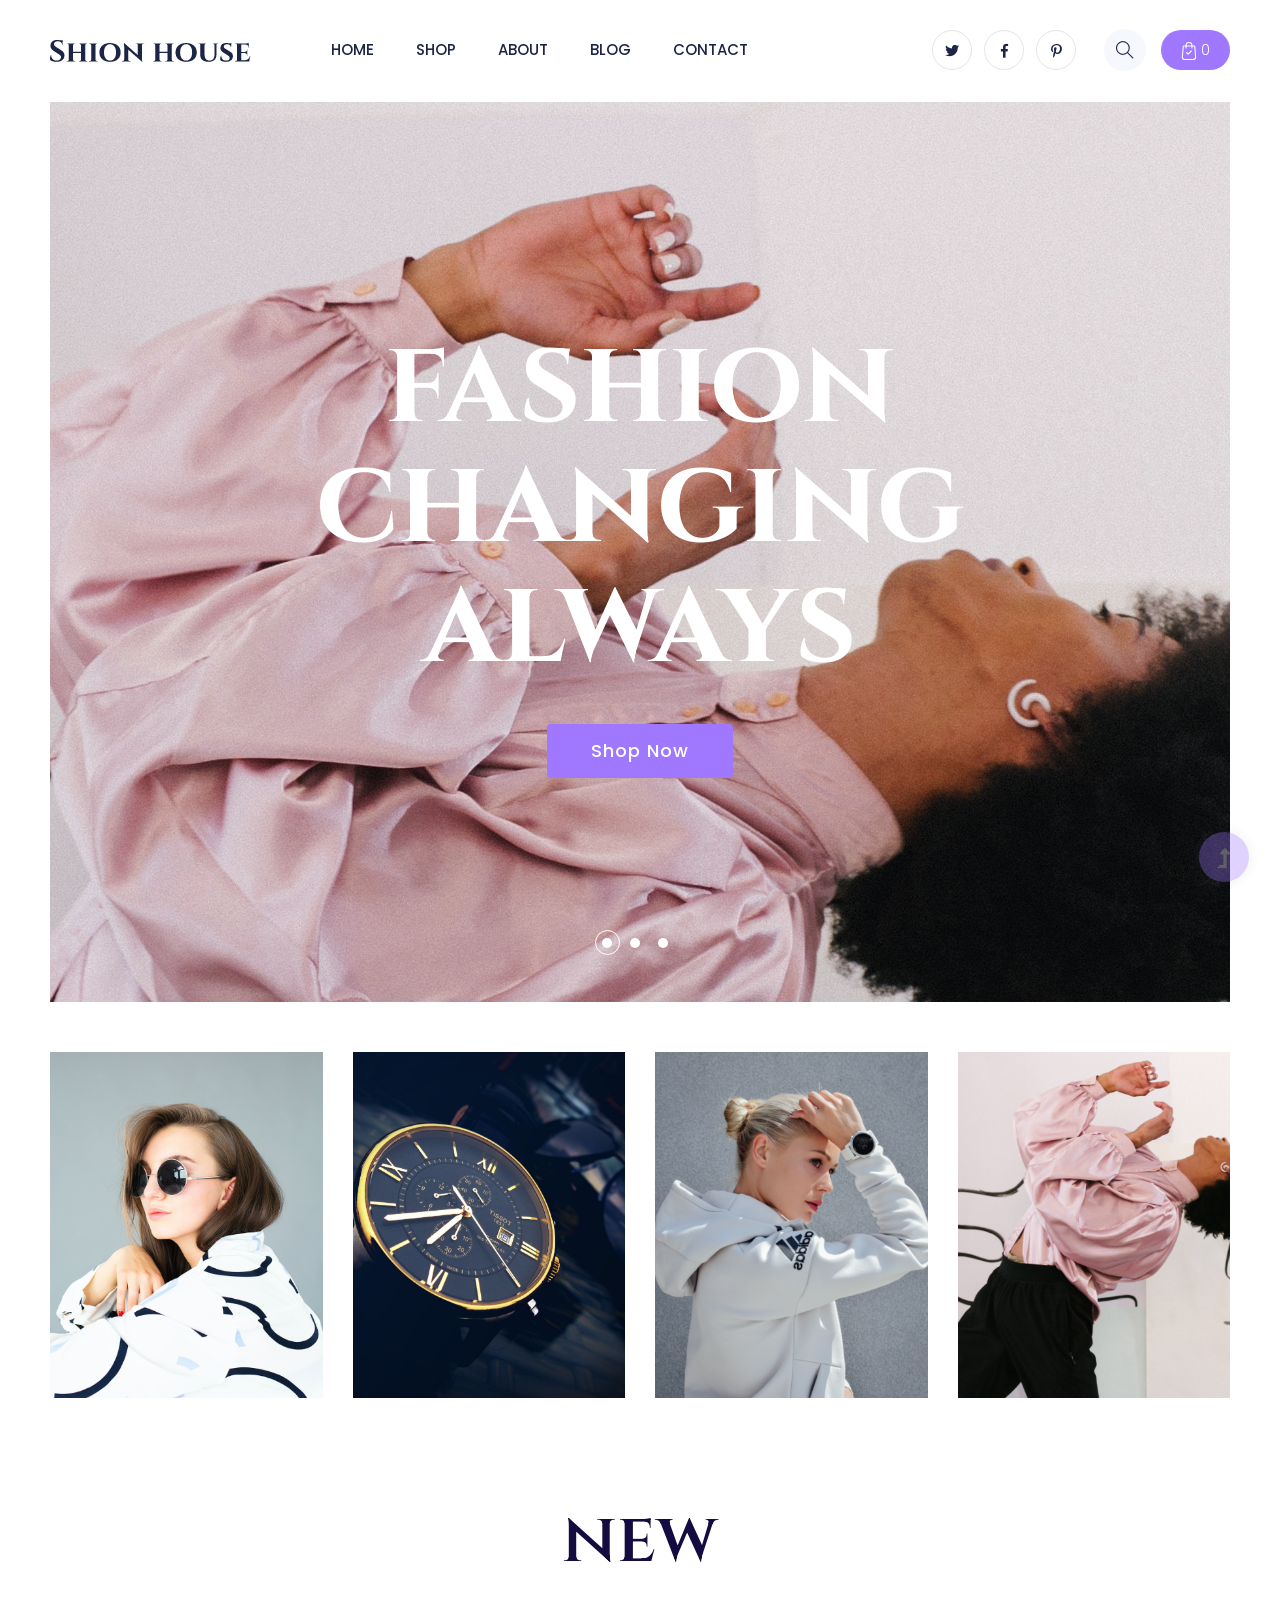
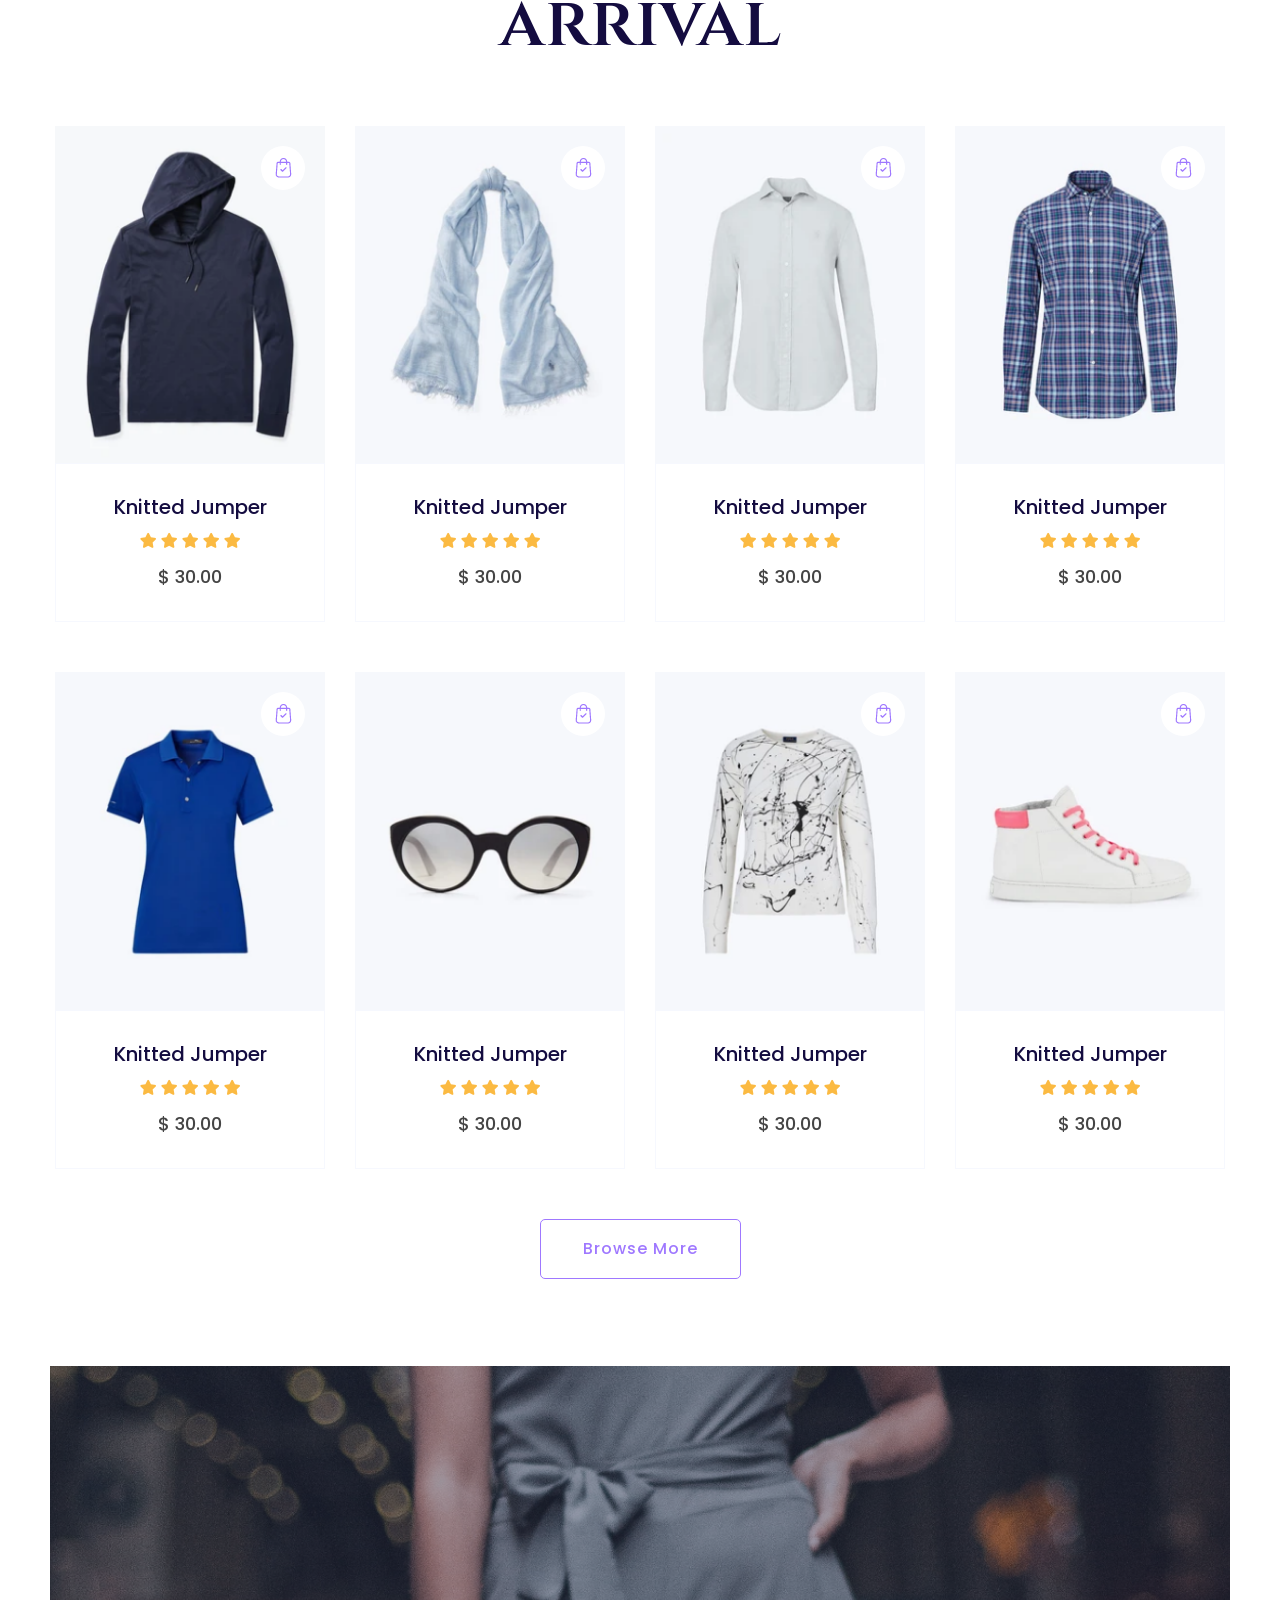
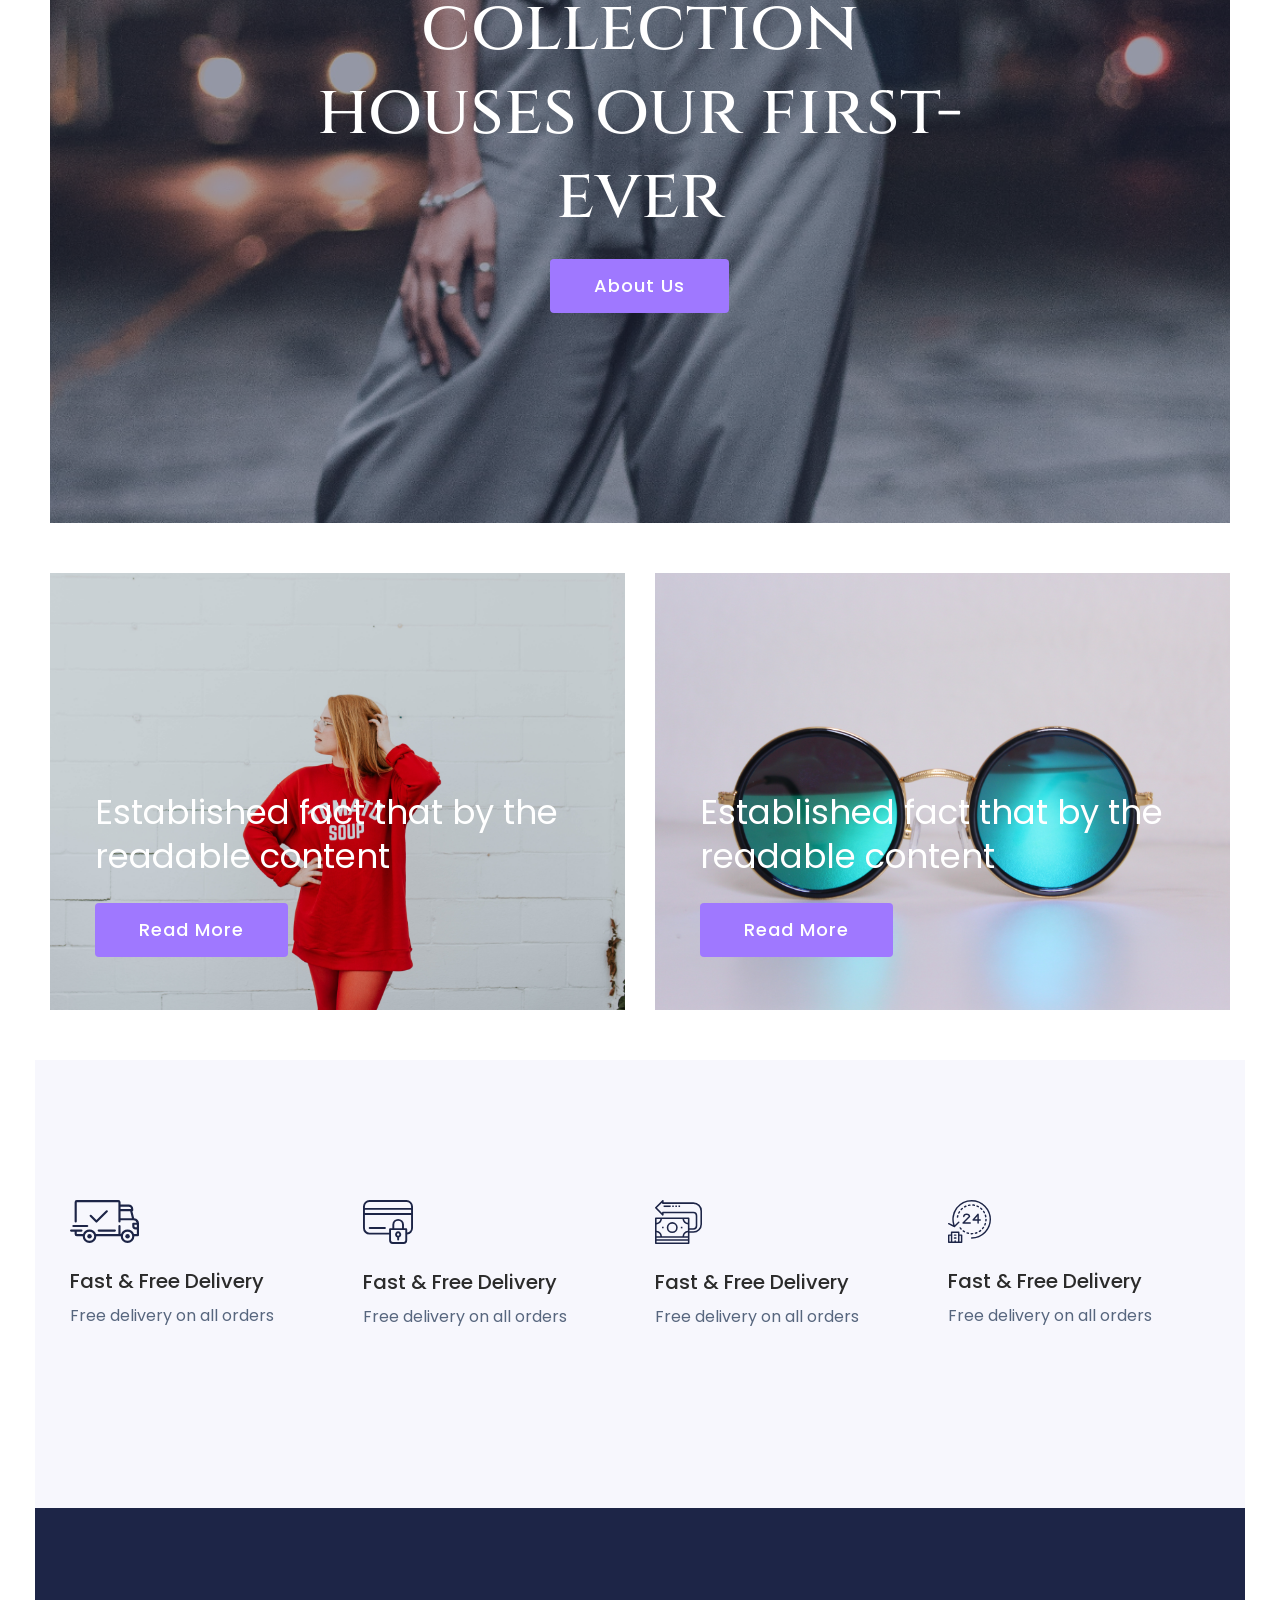
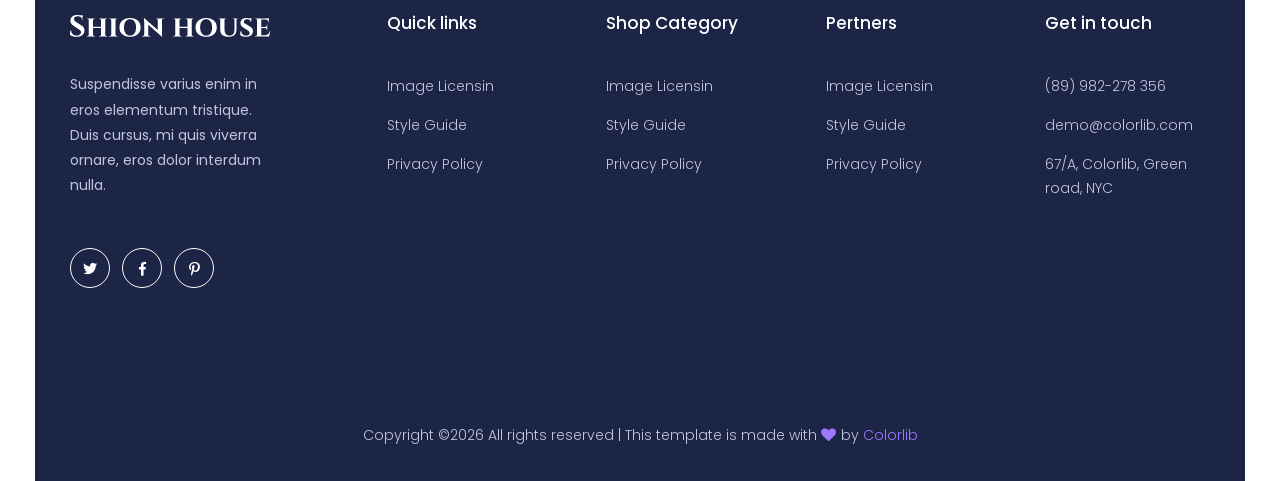
==== index.html @ a125b618 "first commit" ====
<!doctype html>
<html class="no-js" lang="zxx">
<head>
    <meta charset="utf-8">
    <meta http-equiv="x-ua-compatible" content="ie=edge">
    <title>Fashion | Teamplate</title>
    <meta name="description" content="">
    <meta name="viewport" content="width=device-width, initial-scale=1">
    <link rel="manifest" href="site.webmanifest">
    <link rel="shortcut icon" type="image/x-icon" href="assets/img/favicon.ico">

    <!-- CSS here -->
    <link rel="stylesheet" href="assets/css/bootstrap.min.css">
    <link rel="stylesheet" href="assets/css/owl.carousel.min.css">
    <link rel="stylesheet" href="assets/css/slicknav.css">
    <link rel="stylesheet" href="assets/css/flaticon.css">
    <link rel="stylesheet" href="assets/css/progressbar_barfiller.css">
    <link rel="stylesheet" href="assets/css/gijgo.css">
    <link rel="stylesheet" href="assets/css/animate.min.css">
    <link rel="stylesheet" href="assets/css/animated-headline.css">
    <link rel="stylesheet" href="assets/css/magnific-popup.css">
    <link rel="stylesheet" href="assets/css/fontawesome-all.min.css">
    <link rel="stylesheet" href="assets/css/themify-icons.css">
    <link rel="stylesheet" href="assets/css/slick.css">
    <link rel="stylesheet" href="assets/css/nice-select.css">
    <link rel="stylesheet" href="assets/css/style.css">
    
</head>
<body class="full-wrapper">
    <!-- ? Preloader Start -->
    <div id="preloader-active">
        <div class="preloader d-flex align-items-center justify-content-center">
            <div class="preloader-inner position-relative">
                <div class="preloader-circle"></div>
                <div class="preloader-img pere-text">
                    <img src="assets/img/logo/loder.png" alt="">
                </div>
            </div>
        </div>
    </div>
    <!-- Preloader Start-->
    <header>
        <!-- Header Start -->
        <div class="header-area ">
            <div class="main-header header-sticky">
                <div class="container-fluid">
                    <div class="menu-wrapper d-flex align-items-center justify-content-between">
                        <div class="header-left d-flex align-items-center">
                            <!-- Logo -->
                            <div class="logo">
                                <a href="index.html"><img src="assets/img/logo/logo.png" alt=""></a>
                            </div>
                            <!-- Main-menu -->
                            <div class="main-menu  d-none d-lg-block">
                                <nav>
                                    <ul id="navigation">
                                        <li><a href="index.html">Home</a></li> 
                                        <li><a href="shop.html">shop</a></li>
                                        <li><a href="about.html">About</a></li>
                                        <li><a href="blog.html">Blog</a>
                                            <ul class="submenu">
                                                <li><a href="blog.html">Blog</a></li>
                                                <li><a href="blog_details.html">Blog Details</a></li>
                                                <li><a href="elements.html">Elements</a></li>
                                                <li><a href="product_details.html">Product Details</a></li>
                                            </ul>
                                        </li>
                                        <li><a href="contact.html">Contact</a></li>
                                    </ul>
                                </nav>
                            </div>   
                        </div>
                        <div class="header-right1 d-flex align-items-center">
                            <!-- Social -->
                            <div class="header-social d-none d-md-block">
                                <a href="#"><i class="fab fa-twitter"></i></a>
                                <a href="https://bit.ly/sai4ull"><i class="fab fa-facebook-f"></i></a>
                                <a href="#"><i class="fab fa-pinterest-p"></i></a>
                            </div>
                            <!-- Search Box -->
                            <div class="search d-none d-md-block">
                                <ul class="d-flex align-items-center">
                                    <li class="mr-15">
                                        <div class="nav-search search-switch">
                                            <i class="ti-search"></i>
                                        </div>
                                    </li>
                                    <li>
                                        <div class="card-stor">
                                            <img src="assets/img/gallery/card.svg" alt="">
                                            <span>0</span>
                                        </div>
                                    </li>
                                </ul>
                            </div>
                        </div>
                        <!-- Mobile Menu -->
                        <div class="col-12">
                            <div class="mobile_menu d-block d-lg-none"></div>
                        </div>
                    </div>
                </div>
            </div>
        </div>
        <!-- Header End -->
    </header>
    <!-- header end -->
    <main>
        <!--? Hero Area Start-->
        <div class="container-fluid">
            <div class="slider-area">
                <!-- Mobile Device Show Menu-->
                <div class="header-right2 d-flex align-items-center">
                    <!-- Social -->
                    <div class="header-social  d-block d-md-none">
                        <a href="#"><i class="fab fa-twitter"></i></a>
                        <a href="https://bit.ly/sai4ull"><i class="fab fa-facebook-f"></i></a>
                        <a href="#"><i class="fab fa-pinterest-p"></i></a>
                    </div>
                    <!-- Search Box -->
                    <div class="search d-block d-md-none" >
                        <ul class="d-flex align-items-center">
                            <li class="mr-15">
                                <div class="nav-search search-switch">
                                    <i class="ti-search"></i>
                                </div>
                            </li>
                            <li>
                                <div class="card-stor">
                                    <img src="assets/img/gallery/card.svg" alt="">
                                    <span>0</span>
                                </div>
                            </li>
                        </ul>
                    </div>
                </div>
                <!-- /End mobile  Menu-->

                <div class="slider-active dot-style">
                    <!-- Single -->
                    <div class="single-slider slider-bg1 hero-overly slider-height d-flex align-items-center">
                        <div class="container">
                            <div class="row justify-content-center">
                                <div class="col-xl-8 col-lg-9">
                                    <!-- Hero Caption -->
                                    <div class="hero__caption">
                                        <h1>fashion<br>changing<br>always</h1>
                                        <a href="shop.html" class="btn">Shop Now</a>
                                    </div>
                                </div>
                            </div>
                        </div>
                    </div>
                    <!-- Single -->
                    <div class="single-slider slider-bg2 hero-overly slider-height d-flex align-items-center">
                        <div class="container">
                            <div class="row justify-content-center">
                                <div class="col-xl-8 col-lg-9">
                                    <!-- Hero Caption -->
                                    <div class="hero__caption">
                                        <h1>fashion<br>changing<br>always</h1>
                                        <a href="shop.html" class="btn">Shop Now</a>
                                    </div>
                                </div>
                            </div>
                        </div>
                    </div>
                    <!-- Single -->
                    <div class="single-slider slider-bg3 hero-overly slider-height d-flex align-items-center">
                        <div class="container">
                            <div class="row justify-content-center">
                                <div class="col-xl-8 col-lg-9">
                                    <!-- Hero Caption -->
                                    <div class="hero__caption">
                                        <h1>fashion<br>changing<br>always</h1>
                                        <a href="shop.html" class="btn">Shop Now</a>
                                    </div>
                                </div>
                            </div>
                        </div>
                    </div>
                </div>
            </div>
        </div>
        <!-- End Hero -->
        <!--? Popular Items Start -->
        <div class="popular-items pt-50">
            <div class="container-fluid">
                <div class="row">
                    <div class="col-lg-3 col-md-6 col-sm-6">
                        <div class="single-popular-items mb-50 text-center wow fadeInUp" data-wow-duration="1s" data-wow-delay=".1s">
                            <div class="popular-img">
                                <img src="assets/img/gallery/popular1.png" alt="">
                                <div class="img-cap">
                                    <span>Glasses</span>
                                </div>
                                <div class="favorit-items">
                                 <a href="shop.html" class="btn">Shop Now</a>
                             </div>
                         </div>
                     </div>
                 </div>
                 <div class="col-lg-3 col-md-6 col-sm-6">
                    <div class="single-popular-items mb-50 text-center wow fadeInUp" data-wow-duration="1s" data-wow-delay=".2s">
                        <div class="popular-img">
                            <img src="assets/img/gallery/popular2.png" alt="">
                            <div class="img-cap">
                                <span>Watches</span>
                            </div>
                            <div class="favorit-items">
                             <a href="shop.html" class="btn">Shop Now</a>
                         </div>
                     </div>
                 </div>
             </div>
             <div class="col-lg-3 col-md-6 col-sm-6">
                <div class="single-popular-items mb-50 text-center wow fadeInUp" data-wow-duration="1s" data-wow-delay=".4s">
                    <div class="popular-img">
                        <img src="assets/img/gallery/popular3.png" alt="">
                        <div class="img-cap">
                            <span>Jackets</span>
                        </div>
                        <div class="favorit-items">
                         <a href="shop.html" class="btn">Shop Now</a>
                     </div>
                 </div>
             </div>
         </div>
         <div class="col-lg-3 col-md-6 col-sm-6">
            <div class="single-popular-items mb-50 text-center wow fadeInUp" data-wow-duration="1s" data-wow-delay=".6s">
                <div class="popular-img">
                    <img src="assets/img/gallery/popular4.png" alt="">
                    <div class="img-cap">
                        <span>Clothes</span>
                    </div>
                    <div class="favorit-items">
                     <a href="shop.html" class="btn">Shop Now</a>
                 </div>
             </div>
         </div>
     </div>
 </div>
</div>
</div>
<!-- Popular Items End -->
<!--? New Arrival Start -->
<div class="new-arrival">
    <div class="container">
        <!-- Section tittle -->
        <div class="row justify-content-center">
            <div class="col-xl-7 col-lg-8 col-md-10">
                <div class="section-tittle mb-60 text-center wow fadeInUp" data-wow-duration="2s" data-wow-delay=".2s">
                    <h2>new<br>arrival</h2>
                </div>
            </div>
        </div>
        <div class="row">
            <div class="col-xl-3 col-lg-3 col-md-6 col-sm-6">
                <div class="single-new-arrival mb-50 text-center wow fadeInUp" data-wow-duration="1s" data-wow-delay=".1s">
                    <div class="popular-img">
                        <img src="assets/img/gallery/arrival1.png" alt="">
                        <div class="favorit-items">
                            <!-- <span class="flaticon-heart"></span> -->
                            <img src="assets/img/gallery/favorit-card.png" alt="">
                        </div>
                    </div>
                    <div class="popular-caption">
                        <h3><a href="product_details.html">Knitted Jumper</a></h3>
                        <div class="rating mb-10">
                            <i class="fas fa-star"></i>
                            <i class="fas fa-star"></i>
                            <i class="fas fa-star"></i>
                            <i class="fas fa-star"></i>
                            <i class="fas fa-star"></i>
                        </div>
                        <span>$ 30.00</span>
                    </div>
                </div>
            </div>
            <div class="col-xl-3 col-lg-3 col-md-6 col-sm-6">
                <div class="single-new-arrival mb-50 text-center wow fadeInUp" data-wow-duration="1s" data-wow-delay=".2s">
                    <div class="popular-img">
                        <img src="assets/img/gallery/arrival2.png" alt="">
                        <div class="favorit-items">
                            <!-- <span class="flaticon-heart"></span> -->
                            <img src="assets/img/gallery/favorit-card.png" alt="">
                        </div>
                    </div>
                    <div class="popular-caption">
                     <h3><a href="product_details.html">Knitted Jumper</a></h3>
                     <div class="rating mb-10">
                        <i class="fas fa-star"></i>
                        <i class="fas fa-star"></i>
                        <i class="fas fa-star"></i>
                        <i class="fas fa-star"></i>
                        <i class="fas fa-star"></i>
                    </div>
                    <span>$ 30.00</span>
                </div>
            </div>
        </div>
        <div class="col-xl-3 col-lg-3 col-md-6 col-sm-6">
            <div class="single-new-arrival mb-50 text-center wow fadeInUp" data-wow-duration="1s" data-wow-delay=".3s">
                <div class="popular-img">
                    <img src="assets/img/gallery/arrival3.png" alt="">
                    <div class="favorit-items">
                        <!-- <span class="flaticon-heart"></span> -->
                        <img src="assets/img/gallery/favorit-card.png" alt="">
                    </div>
                </div>
                <div class="popular-caption">
                 <h3><a href="product_details.html">Knitted Jumper</a></h3>
                 <div class="rating mb-10">
                    <i class="fas fa-star"></i>
                    <i class="fas fa-star"></i>
                    <i class="fas fa-star"></i>
                    <i class="fas fa-star"></i>
                    <i class="fas fa-star"></i>
                </div>
                <span>$ 30.00</span>
            </div>
        </div>
    </div>
    <div class="col-xl-3 col-lg-3 col-md-6 col-sm-6">
        <div class="single-new-arrival mb-50 text-center wow fadeInUp" data-wow-duration="1s" data-wow-delay=".4s">
            <div class="popular-img">
                <img src="assets/img/gallery/arrival4.png" alt="">
                <div class="favorit-items">
                    <!-- <span class="flaticon-heart"></span> -->
                    <img src="assets/img/gallery/favorit-card.png" alt="">
                </div>
            </div>
            <div class="popular-caption">
             <h3><a href="product_details.html">Knitted Jumper</a></h3>
             <div class="rating mb-10">
                <i class="fas fa-star"></i>
                <i class="fas fa-star"></i>
                <i class="fas fa-star"></i>
                <i class="fas fa-star"></i>
                <i class="fas fa-star"></i>
            </div>
            <span>$ 30.00</span>
        </div>
    </div>
</div>
<div class="col-xl-3 col-lg-3 col-md-6 col-sm-6">
    <div class="single-new-arrival mb-50 text-center wow fadeInUp" data-wow-duration="1s" data-wow-delay=".5s">
        <div class="popular-img">
            <img src="assets/img/gallery/arrival5.png" alt="">
            <div class="favorit-items">
                <!-- <span class="flaticon-heart"></span> -->
                <img src="assets/img/gallery/favorit-card.png" alt="">
            </div>
        </div>
        <div class="popular-caption">
         <h3><a href="product_details.html">Knitted Jumper</a></h3>
         <div class="rating mb-10">
            <i class="fas fa-star"></i>
            <i class="fas fa-star"></i>
            <i class="fas fa-star"></i>
            <i class="fas fa-star"></i>
            <i class="fas fa-star"></i>
        </div>
        <span>$ 30.00</span>
    </div>
</div>
</div>
<div class="col-xl-3 col-lg-3 col-md-6 col-sm-6">
    <div class="single-new-arrival mb-50 text-center wow fadeInUp" data-wow-duration="1s" data-wow-delay=".6s">
        <div class="popular-img">
            <img src="assets/img/gallery/arrival6.png" alt="">
            <div class="favorit-items">
                <!-- <span class="flaticon-heart"></span> -->
                <img src="assets/img/gallery/favorit-card.png" alt="">
            </div>
        </div>
        <div class="popular-caption">
         <h3><a href="product_details.html">Knitted Jumper</a></h3>
         <div class="rating mb-10">
            <i class="fas fa-star"></i>
            <i class="fas fa-star"></i>
            <i class="fas fa-star"></i>
            <i class="fas fa-star"></i>
            <i class="fas fa-star"></i>
        </div>
        <span>$ 30.00</span>
    </div>
</div>
</div>
<div class="col-xl-3 col-lg-3 col-md-6 col-sm-6">
    <div class="single-new-arrival mb-50 text-center wow fadeInUp" data-wow-duration="1s" data-wow-delay=".7s">
        <div class="popular-img">
            <img src="assets/img/gallery/arrival7.png" alt="">
            <div class="favorit-items">
                <!-- <span class="flaticon-heart"></span> -->
                <img src="assets/img/gallery/favorit-card.png" alt="">
            </div>
        </div>
        <div class="popular-caption">
         <h3><a href="product_details.html">Knitted Jumper</a></h3>
         <div class="rating mb-10">
            <i class="fas fa-star"></i>
            <i class="fas fa-star"></i>
            <i class="fas fa-star"></i>
            <i class="fas fa-star"></i>
            <i class="fas fa-star"></i>
        </div>
        <span>$ 30.00</span>
    </div>
</div>
</div>
<div class="col-xl-3 col-lg-3 col-md-6 col-sm-6">
    <div class="single-new-arrival mb-50 text-center wow fadeInUp" data-wow-duration="1s" data-wow-delay=".8s">
        <div class="popular-img">
            <img src="assets/img/gallery/arrival8.png" alt="">
            <div class="favorit-items">
                <!-- <span class="flaticon-heart"></span> -->
                <img src="assets/img/gallery/favorit-card.png" alt="">
            </div>
        </div>
        <div class="popular-caption">
         <h3><a href="product_details.html">Knitted Jumper</a></h3>
         <div class="rating mb-10">
            <i class="fas fa-star"></i>
            <i class="fas fa-star"></i>
            <i class="fas fa-star"></i>
            <i class="fas fa-star"></i>
            <i class="fas fa-star"></i>
        </div>
        <span>$ 30.00</span>
    </div>
</div>
</div>
</div>
<!-- Button -->
<div class="row justify-content-center">
    <div class="room-btn">
        <a href="catagori.html" class="border-btn">Browse More</a>
    </div>
</div>
</div>
</div>
<!--? New Arrival End -->
<!--? collection -->
<section class="collection section-bg2 section-padding30 section-over1 ml-15 mr-15" data-background="assets/img/gallery/section_bg01.png">
    <div class="container-fluid"></div>
    <div class="row justify-content-center">
        <div class="col-xl-7 col-lg-9">
            <div class="single-question text-center">
                <h2 class="wow fadeInUp" data-wow-duration="2s" data-wow-delay=".1s">collection houses our first-ever</h2>
                <a href="about.html" class="btn class="wow fadeInUp" data-wow-duration="2s" data-wow-delay=".4s">About Us</a>
            </div>
        </div>
    </div>
</div>
</section>
<!-- End collection -->
<!--? Popular Locations Start 01-->
<div class="popular-product pt-50">
    <div class="container-fluid">
        <div class="row">
            <div class="col-lg-6 col-md-6 col-sm-12">
                <div class="single-product mb-50">
                    <div class="location-img">
                        <img src="assets/img/gallery/popular-imtes1.png" alt="">
                    </div>
                    <div class="location-details">
                        <p><a href="product_details.html">Established fact that by the<br> readable content</a></p>
                        <a href="product_details.html" class="btn">Read More</a>
                    </div>
                </div>
            </div>
            <div class="col-lg-6 col-md-6 col-sm-12">
                <div class="single-product mb-50">
                    <div class="location-img">
                        <img src="assets/img/gallery/popular-imtes2.png" alt="">
                    </div>
                    <div class="location-details">
                        <p><a href="product_details.html">Established fact that by the<br> readable content</a></p>
                        <a href="product_details.html" class="btn">Read More</a>
                    </div>
                </div>
            </div>
        </div>
    </div>
</div>
<!-- Popular Locations End -->
<!--? Services Area Start -->
<div class="categories-area section-padding40 gray-bg">
    <div class="container-fluid">
        <div class="row">
            <div class="col-lg-3 col-md-6 col-sm-6">
                <div class="single-cat mb-50 wow fadeInUp" data-wow-duration="1s" data-wow-delay=".2s">
                    <div class="cat-icon">
                        <img src="assets/img/icon/services1.svg" alt="">
                    </div>
                    <div class="cat-cap">
                        <h5>Fast & Free Delivery</h5>
                        <p>Free delivery on all orders</p>
                    </div>
                </div>
            </div>
            <div class="col-lg-3 col-md-6 col-sm-6">
                <div class="single-cat mb-50 wow fadeInUp" data-wow-duration="1s" data-wow-delay=".2s">
                    <div class="cat-icon">
                        <img src="assets/img/icon/services2.svg" alt="">
                    </div>
                    <div class="cat-cap">
                        <h5>Fast & Free Delivery</h5>
                        <p>Free delivery on all orders</p>
                    </div>
                </div>
            </div>
            <div class="col-lg-3 col-md-6 col-sm-6">
                <div class="single-cat mb-30 wow fadeInUp" data-wow-duration="1s" data-wow-delay=".4s">
                    <div class="cat-icon">
                        <img src="assets/img/icon/services3.svg" alt="">
                    </div>
                    <div class="cat-cap">
                        <h5>Fast & Free Delivery</h5>
                        <p>Free delivery on all orders</p>
                    </div>
                </div>
            </div>
            <div class="col-lg-3 col-md-6 col-sm-6">
                <div class="single-cat wow fadeInUp" data-wow-duration="1s" data-wow-delay=".5s">
                    <div class="cat-icon">
                        <img src="assets/img/icon/services4.svg" alt="">
                    </div>
                    <div class="cat-cap">
                        <h5>Fast & Free Delivery</h5>
                        <p>Free delivery on all orders</p>
                    </div>
                </div>
            </div>
        </div>
    </div>
</div>
<!--? Services Area End -->
</main>
<footer>
    <!-- Footer Start-->
    <div class="footer-area footer-padding">
        <div class="container-fluid ">
            <div class="row d-flex justify-content-between">
                <div class="col-xl-3 col-lg-3 col-md-8 col-sm-8">
                 <div class="single-footer-caption mb-50">
                   <div class="single-footer-caption mb-30">
                      <!-- logo -->
                      <div class="footer-logo mb-35">
                       <a href="index.html"><img src="assets/img/logo/logo2_footer.png" alt=""></a>
                   </div>
                   <div class="footer-tittle">
                       <div class="footer-pera">
                           <p>Suspendisse varius enim in eros elementum tristique. Duis cursus, mi quis viverra ornare, eros dolor interdum nulla.</p>
                       </div>
                   </div>
                   <!-- social -->
                   <div class="footer-social">
                    <a href="#"><i class="fab fa-twitter"></i></a>
                    <a href="https://bit.ly/sai4ull"><i class="fab fa-facebook-f"></i></a>
                    <a href="#"><i class="fab fa-pinterest-p"></i></a>
                </div>
            </div>
        </div>
    </div>
    <div class="col-xl-2 col-lg-2 col-md-4 col-sm-4">
        <div class="single-footer-caption mb-50">
            <div class="footer-tittle">
                <h4>Quick links</h4>
                <ul>
                    <li><a href="#">Image Licensin</a></li>
                    <li><a href="#">Style Guide</a></li>
                    <li><a href="#">Privacy Policy</a></li>
                </ul>
            </div>
        </div>
    </div>
    <div class="col-xl-2 col-lg-2 col-md-4 col-sm-4">
        <div class="single-footer-caption mb-50">
            <div class="footer-tittle">
                <h4>Shop Category</h4>
                <ul>
                    <li><a href="#">Image Licensin</a></li>
                    <li><a href="#">Style Guide</a></li>
                    <li><a href="#">Privacy Policy</a></li>
                </ul>
            </div>
        </div>
    </div>
    <div class="col-xl-2 col-lg-2 col-md-4 col-sm-4">
        <div class="single-footer-caption mb-50">
            <div class="footer-tittle">
                <h4>Pertners</h4>
                <ul>
                    <li><a href="#">Image Licensin</a></li>
                    <li><a href="#">Style Guide</a></li>
                    <li><a href="#">Privacy Policy</a></li>
                </ul>
            </div>
        </div>
    </div>
    <div class="col-xl-2 col-lg-3 col-md-4 col-sm-4">
        <div class="single-footer-caption mb-50">
            <div class="footer-tittle">
                <h4>Get in touch</h4>
                <ul>
                    <li><a href="#">(89) 982-278 356</a></li>
                    <li><a href="#">demo@colorlib.com</a></li>
                    <li><a href="#">67/A, Colorlib, Green road, NYC</a></li>
                </ul>
            </div>
        </div>
    </div>
</div>
</div>
</div>
<!-- footer-bottom area -->
<div class="footer-bottom-area">
    <div class="container">
        <div class="footer-border">
           <div class="row d-flex align-items-center">
               <div class="col-xl-12 ">
                   <div class="footer-copy-right text-center">
                       <p><!-- Link back to Colorlib can't be removed. Template is licensed under CC BY 3.0. -->
                          Copyright &copy;<script>document.write(new Date().getFullYear());</script> All rights reserved | This template is made with <i class="fa fa-heart" aria-hidden="true"></i> by <a href="https://colorlib.com" target="_blank">Colorlib</a>
                          <!-- Link back to Colorlib can't be removed. Template is licensed under CC BY 3.0. --></p>
                      </div>
                  </div>
              </div>
          </div>
      </div>
  </div>
  <!-- Footer End-->
</footer>
<!--? Search model Begin -->
<div class="search-model-box">
    <div class="h-100 d-flex align-items-center justify-content-center">
        <div class="search-close-btn">+</div>
        <form class="search-model-form">
            <input type="text" id="search-input" placeholder="Searching key.....">
        </form>
    </div>
</div>
<!-- Search model end -->
<!-- Scroll Up -->
<div id="back-top" >
    <a title="Go to Top" href="#"> <i class="fas fa-level-up-alt"></i></a>
</div>

<!-- JS here -->
<!-- Jquery, Popper, Bootstrap -->
<script src="./assets/js/vendor/modernizr-3.5.0.min.js"></script>
<script src="./assets/js/vendor/jquery-1.12.4.min.js"></script>
<script src="./assets/js/popper.min.js"></script>
<script src="./assets/js/bootstrap.min.js"></script>

<!-- Slick-slider , Owl-Carousel ,slick-nav -->
<script src="./assets/js/owl.carousel.min.js"></script>
<script src="./assets/js/slick.min.js"></script>
<script src="./assets/js/jquery.slicknav.min.js"></script>

<!-- One Page, Animated-HeadLin, Date Picker -->
<script src="./assets/js/wow.min.js"></script>
<script src="./assets/js/animated.headline.js"></script>
<script src="./assets/js/jquery.magnific-popup.js"></script>
<script src="./assets/js/gijgo.min.js"></script>

<!-- Nice-select, sticky,Progress -->
<script src="./assets/js/jquery.nice-select.min.js"></script>
<script src="./assets/js/jquery.sticky.js"></script>
<script src="./assets/js/jquery.barfiller.js"></script>

<!-- counter , waypoint,Hover Direction -->
<script src="./assets/js/jquery.counterup.min.js"></script>
<script src="./assets/js/waypoints.min.js"></script>
<script src="./assets/js/jquery.countdown.min.js"></script>
<script src="./assets/js/hover-direction-snake.min.js"></script>

<!-- contact js -->
<script src="./assets/js/contact.js"></script>
<script src="./assets/js/jquery.form.js"></script>
<script src="./assets/js/jquery.validate.min.js"></script>
<script src="./assets/js/mail-script.js"></script>
<script src="./assets/js/jquery.ajaxchimp.min.js"></script>

<!-- Jquery Plugins, main Jquery -->	
<script src="./assets/js/plugins.js"></script>
<script src="./assets/js/main.js"></script>

</body>
</html>
---- assets/css/progressbar_barfiller.css ----
/* Custom Code skills */
.single-skill{
  display: flex;
}

.single-skill span {
	color: #79838b;
	font-size: 13px;
	font-weight: 300;
	letter-spacing: 0;
	margin-bottom: 14px;
	display: block;
}
.single-skill .bar-progress {
	width: 100%;
}
.single-skill .bar-title {
  width: 20%;
  margin-bottom: 19px;
}

.skills-content {
  padding-top: 200px;
  padding-left: 70px;
}

.skills-shape-bg {
  height: 651px;
  width: 868px;
  position: absolute;
  content: "";
  border: 2px solid #4d4d4d;
  left: 40%;
  top: 255px;
}

.skills-shape-bg::before {
  position: absolute;
  content: "";
  height: 465px;
  width: 300px;
  border: 2px solid #4d4d4d;
  left: -35%;
  top: 50%;
  transform: translateY(-50%);
  border-right: 0;
}



/* Default */
.barfiller {
	width: 100%;
	height: 10px;
	background: #f6f9fc;
  position: relative;
  border-radius: 5px;
}

.barfiller .fill {
  display: block;
  position: relative;
  width: 0px;
  height: 100%;
  background: #333;
  z-index: 1;
  border-radius: 5px;
}

.barfiller .tipWrap { display: none; }

.barfiller .tip {
  margin-top: -28px;
  padding: 2px 4px;
  font-size: 16px;
  color: #09cc7f;
  left: 0px;
  position: absolute;
  z-index: 2;
  background: transparent;
  font-weight: 800;
}

.barfiller .tip:after {
  border: solid;
  border-color: rgba(0,0,0,.8) transparent;
  border-width: 6px 6px 0 6px;
  content: "";
  display: block;
  position: absolute;
  left: 9px;
  top: 100%;
  z-index: 9;
  display: none;
  
}
---- assets/css/gijgo.css ----
.gj-button {
    background-color: #f5f5f5;
    border: 1px solid #ddd;
    color: #000;
    border-radius: 3px;
    padding: 6px 10px;
    cursor: pointer;
}

.gj-unselectable {
    -webkit-touch-callout: none;
    -webkit-user-select: none;
    -khtml-user-select: none;
    -moz-user-select: none;
    -ms-user-select: none;
    user-select: none;
}

.gj-row {
    display: -webkit-box;
    display: -ms-flexbox;
    display: flex;
    -ms-flex-wrap: wrap;
    flex-wrap: wrap;
}

.gj-margin-left-5 {
    margin-left: 5px;
}

.gj-margin-left-10 {
    margin-left: 10px;
}

.gj-width-full {
    width: 100%;
}

.gj-cursor-pointer {
    cursor: pointer;
}

.gj-text-align-center {
    text-align: center;
}

.gj-font-size-16 {
    font-size: 16px;
}

.gj-hidden {
    display: none;
}

/** Material Design */
.gj-button-md {
    background: 0 0;
    border: none;
    border-radius: 2px;
    color: rgba(0, 0, 0, 0.87);
    position: relative;
    height: 36px;
    margin: 0;
    min-width: 64px;
    padding: 0 16px;
    display: inline-block;
    font-family: "Roboto","Helvetica","Arial",sans-serif;
    font-size: 1rem;
    font-weight: 500;
    text-transform: uppercase;
    letter-spacing: 0;
    overflow: hidden;
    will-change: box-shadow;
    transition: box-shadow .2s cubic-bezier(.4,0,1,1),background-color .2s cubic-bezier(.4,0,.2,1),color .2s cubic-bezier(.4,0,.2,1);
    outline: none;
    cursor: pointer;
    text-decoration: none;
    text-align: center;
    line-height: 36px;
    vertical-align: middle;
    overflow: hidden;
    -webkit-user-select: none;
    -moz-user-select: none;
    -ms-user-select: none;
    user-select: none;
}

.gj-button-md:hover {
    background-color: rgba(158,158,158,.2);
}

.gj-button-md:disabled {
    color: rgba(0,0,0,.26);
    background: 0 0;
}

.gj-button-md .material-icons,
.gj-button-md .gj-icon {
    vertical-align: middle;
    /*font-size: 1.3rem;
    margin-right: 4px;*/
}

.gj-button-md.gj-button-md-icon {
    width: 24px;
    height: 31px;
    min-width: 24px;
    padding: 0px;
    display: table;
}

.gj-button-md.gj-button-md-icon .material-icons,
.gj-button-md.gj-button-md-icon .gj-icon {
    display: table-cell;
    margin-right: 0px;
    width: 24px;
    height: 24px;
}

.gj-button-md.active {
    background-color: rgba(158,158,158,.4);
}

.gj-button-md-group {
    position: relative;
    display: inline-block;
    vertical-align: middle;
}
.gj-textbox-md {
	/* border: none; */
	/* border-bottom: 1px solid rgba(0,0,0,.42); */
	display: block;
	font-family: "Helvetica","Arial",sans-serif;
	font-size: 16px;
	line-height: 16px;
	/* padding: 4px 0px; */
	margin: 0;
	/* width: 100%; */
	background: 0 0;
	/* text-align: ; */
	color: rgba(0,0,0,.87);
	padding-left: 44px;
	border: 1px solid #dca73a;
	/* padding: 15px 15px; */
	/* text-align: center; */
	width: 177px;
	height: 55px;
	border-radius: 5px;
}
.gj-textbox-md:focus,
.gj-textbox-md:active {
    /* border-bottom: 2px solid rgba(0,0,0,.42); */
    outline: none;
}

.gj-textbox-md::placeholder {
    color: #8e8e8e;
}

.gj-textbox-md:-ms-input-placeholder {
    color: #8e8e8e;
}

.gj-textbox-md::-ms-input-placeholder {
    color: #8e8e8e;
}

.gj-md-spacer-24 {
    min-width: 24px;
    width: 24px;
    display: inline-block;
}

.gj-md-spacer-32 {
    min-width: 32px;
    width: 32px;
    display: inline-block;
}

.gj-modal {
    position: fixed;
    top: 0;
    right: 0;
    bottom: 0;
    left: 0;
    z-index: 1203;
    display: none;
    overflow: hidden;
    -webkit-overflow-scrolling: touch;
    outline: 0;
    background-color: rgba(0, 0, 0, 0.54118);
    transition: 200ms ease opacity;
    will-change: opacity;
}

/* List */
ul.gj-list li [data-role="wrapper"] {
    display: table;
    width: 100%;
}

ul.gj-list li [data-role="checkbox"] {
    display: table-cell;
    vertical-align:middle;
    text-align:center;
}

ul.gj-list li [data-role="image"] {
    display: table-cell;
    vertical-align:middle;
    text-align:center;
}

ul.gj-list li [data-role="display"] {
    display: table-cell;
    vertical-align:middle;
    cursor: pointer;
}

ul.gj-list li [data-role="display"]:empty:before {
  content: "\200b"; /* unicode zero width space character */
}

/* List - Bootstrap */
ul.gj-list-bootstrap {
    padding-left: 0px;
    margin-bottom: 0px;
}

ul.gj-list-bootstrap li {
    padding: 0px;
}

ul.gj-list-bootstrap li [data-role="wrapper"] {
    padding: 0px 10px;
}

ul.gj-list-bootstrap li [data-role="checkbox"] {
    width: 24px;
    padding: 3px;
}

ul.gj-list-bootstrap li [data-role="image"] {
    width: 24px;
    height: 24px;
}

ul.gj-list-bootstrap li [data-role="display"] {
    padding: 8px 0px 8px 4px;
}

.list-group-item.active ul li, .list-group-item.active:focus ul li, .list-group-item.active:hover ul li {
    text-shadow: none;
    color:initial;
}

/* List - Material Design */
ul.gj-list-md {
    padding: 0px;
    list-style: none;
    list-style-type: none;
    line-height: 24px;
    letter-spacing: 0;
    color: #616161; /* Gray 700 */
}

ul.gj-list-md li {
    display: list-item;
    list-style-type: none;
    padding: 0px;
    min-height: unset;
    box-sizing: border-box;
    align-items: center;
    cursor: default;
    overflow: hidden;

    font-family: "Roboto","Helvetica","Arial",sans-serif;
    font-size: 16px;
    font-weight: 400;
    letter-spacing: .04em;
    line-height: 1;
    
    -webkit-flex-direction: row;
    -ms-flex-direction: row;
    flex-direction: row;
    -webkit-flex-wrap: nowrap;
    -ms-flex-wrap: nowrap;
    flex-wrap: nowrap;
}

ul.gj-list-md li [data-role="checkbox"] {
    height: 24px;
    width: 24px;
}

ul.gj-list-md li [data-role="image"] {
    height: 24px;
    width: 24px;
}

ul.gj-list-md li [data-role="display"] {
    padding: 8px 0px 8px 5px;
    order: 0;
    flex-grow: 2;
    text-decoration: none;
    box-sizing: border-box;
    align-items: center;
    text-align: left;
    color: rgba(0,0,0,.87);
}

ul.gj-list-md li.disabled>[data-role="wrapper"]>[data-role="display"] {
    color: #9E9E9E; /* Gray 500 */
}

.gj-list-md-active {
    background: #e0e0e0;
    color: #3f51b5;
}


/* Picker */
.gj-picker {
    position: absolute;
    z-index: 1203;
    background-color: #fff;
}

.gj-picker .selected {
    color: #fff;
}

/* Material Design */
.gj-picker-md {
    font-family: "Roboto","Helvetica","Arial",sans-serif;
    font-size: 16px;
    font-weight: 400;
    letter-spacing: .04em;
    line-height: 1;
    color: rgba(0,0,0,.87);
    border: 1px solid #E0E0E0;
}

.gj-modal .gj-picker-md {
    border: 0px;
}

.gj-picker-md [role="header"] {
    color: rgba(255, 255, 255, 0.54);
    display: flex;
    background: #2196f3;
    align-items: baseline;
    user-select: none;
    justify-content: center;
}

.gj-picker-md [role="footer"] {
    float: right;
    padding: 10px;
}

.gj-picker-md [role="footer"] button.gj-button-md {
    color: #2196f3;
    font-weight: bold;
    font-size: 13px;
}

/* Bootstrap */
.gj-picker-bootstrap {
    border-radius: 4px;
    border: 1px solid #E0E0E0;
}

.gj-picker-bootstrap .selected {
    color: #888;
}

.gj-picker-bootstrap [role="header"] {
    background: #eee;
    color: #AAA;
}
@font-face {
    font-family: 'gijgo-material';
    src: url('../fonts/gijgo-material.eot?235541');
    src: url('../fonts/gijgo-material.eot?235541#iefix') format('embedded-opentype'), url('../fonts/gijgo-material.ttf?235541') format('truetype'), url('../fonts/gijgo-material.woff?235541') format('woff'), url('../fonts/gijgo-material.svg?235541#gijgo-material') format('svg');
    font-weight: normal;
    font-style: normal;
}

.gj-icon {
    /* use !important to prevent issues with browser extensions that change fonts */
    font-family: 'gijgo-material' !important;
    font-size: 24px;
    speak: none;
    font-style: normal;
    font-weight: normal;
    font-variant: normal;
    text-transform: none;
    line-height: 1;
    /* Enable Ligatures ================ */
    letter-spacing: 0;
    -webkit-font-feature-settings: "liga";
    -moz-font-feature-settings: "liga=1";
    -moz-font-feature-settings: "liga";
    -ms-font-feature-settings: "liga" 1;
    font-feature-settings: "liga";
    -webkit-font-variant-ligatures: discretionary-ligatures;
    font-variant-ligatures: discretionary-ligatures;
    /* Better Font Rendering =========== */
    -webkit-font-smoothing: antialiased;
    -moz-osx-font-smoothing: grayscale;
}

.gj-icon.undo:before {
    content: "\e900";
}

.gj-icon.vertical-align-top:before {
    content: "\e901";
}

.gj-icon.vertical-align-center:before {
    content: "\e902";
}

.gj-icon.vertical-align-bottom:before {
    content: "\e903";
}

.gj-icon.arrow-dropup:before {
    content: "\e904";
}

.gj-icon.clock:before {
    content: "\e905";
}

.gj-icon.refresh:before {
    content: "\e906";
}

.gj-icon.last-page:before {
    content: "\e907";
}

.gj-icon.first-page:before {
    content: "\e908";
}

.gj-icon.cancel:before {
    content: "\e909";
}

.gj-icon.clear:before {
    content: "\e90a";
}

.gj-icon.check-circle:before {
    content: "\e90b";
}

.gj-icon.delete:before {
    content: "\e90c";
}

.gj-icon.arrow-upward:before {
    content: "\e90d";
}

.gj-icon.arrow-forward:before {
    content: "\e90e";
}

.gj-icon.arrow-downward:before {
    content: "\e90f";
}

.gj-icon.arrow-back:before {
    content: "\e910";
}

.gj-icon.list-numbered:before {
    content: "\e911";
}

.gj-icon.list-bulleted:before {
    content: "\e912";
}

.gj-icon.indent-increase:before {
    content: "\e913";
}

.gj-icon.indent-decrease:before {
    content: "\e914";
}

.gj-icon.redo:before {
    content: "\e915";
}

.gj-icon.align-right:before {
    content: "\e916";
}

.gj-icon.align-left:before {
    content: "\e917";
}

.gj-icon.align-justify:before {
    content: "\e918";
}

.gj-icon.align-center:before {
    content: "\e919";
}

.gj-icon.strikethrough:before {
    content: "\e91a";
}

.gj-icon.italic:before {
    content: "\e91b";
}

.gj-icon.underlined:before {
    content: "\e91c";
}

.gj-icon.bold:before {
    content: "\e91d";
}

.gj-icon.arrow-dropdown:before {
    content: "\e91e";
}

.gj-icon.done:before {
    content: "\e91f";
}

.gj-icon.pencil:before {
    content: "\e920";
}

.gj-icon.minus:before {
    content: "\e921";
}

.gj-icon.plus:before {
    content: "\e922";
}

.gj-icon.chevron-up:before {
    content: "\e923";
}

.gj-icon.chevron-right:before {
    content: "\e924";
}

.gj-icon.chevron-down:before {
    content: "\e925";
}

.gj-icon.chevron-left:before {
    content: "\e926";
}

.gj-icon.event:before {
    content: "\e927";
}
.gj-draggable {
    cursor: move;
}
.gj-resizable-handle {
    position: absolute;
    font-size: 0.1px;
    display: block;
    -ms-touch-action: none;
    touch-action: none;
    z-index: 1203;
}

.gj-resizable-n {
    cursor: n-resize;
    height: 7px;
    width: 100%;
    top: -5px;
    left: 0;
}
.gj-resizable-e {
    cursor: e-resize;
    width: 7px;
    right: -5px;
    top: 0;
    height: 100%;
}
.gj-resizable-s {
    cursor: s-resize;
    height: 7px;
    width: 100%;
    bottom: -5px;
    left: 0;
}
.gj-resizable-w {
	cursor: w-resize;
	width: 7px;
	left: -5px;
	top: 0;
	height: 100%;
}
.gj-resizable-se {
	cursor: se-resize;
	width: 12px;
	height: 12px;
	right: 1px;
	bottom: 1px;
}
.gj-resizable-sw {
	cursor: sw-resize;
	width: 9px;
	height: 9px;
	left: -5px;
	bottom: -5px;
}
.gj-resizable-nw {
	cursor: nw-resize;
	width: 9px;
	height: 9px;
	left: -5px;
	top: -5px;
}
.gj-resizable-ne {
	cursor: ne-resize;
	width: 9px;
	height: 9px;
	right: -5px;
	top: -5px;
}

.gj-dialog-footer {
    position: absolute;
    bottom: 0px;
    width: 100%;
    margin-top: 0px;
}

.gj-dialog-scrollable [data-role="body"] {
    overflow-x: hidden;
    overflow-y: scroll;
}

/** Bootstrap 3 **/
.gj-dialog-bootstrap {
    overflow: hidden;
    z-index: 1202;
}

.gj-dialog-bootstrap [data-role="title"] {
    display: inline;
}
.gj-dialog-bootstrap [data-role="close"] {
    line-height: 1.42857143;
}

/** Bootstrap 4 **/
.gj-dialog-bootstrap4 {
    overflow: hidden;
    z-index: 1202;
}

.gj-dialog-bootstrap4 [data-role="title"] {
    display: inline;
}
.gj-dialog-bootstrap4 [data-role="close"] {
    line-height: 1.5;
}

/** Material Design **/
.gj-dialog-md {
    background-color: #FFF;
    overflow: hidden;
    border: none;
    box-shadow: 0 11px 15px -7px rgba(0,0,0,.2), 0 24px 38px 3px rgba(0,0,0,.14), 0 9px 46px 8px rgba(0,0,0,.12);
    box-sizing: border-box;
    position: relative;
    display: -webkit-box;
    display: -webkit-flex;
    display: -ms-flexbox;
    display: flex;
    -webkit-box-orient: vertical;
    -webkit-box-direction: normal;
    -webkit-flex-direction: column;
    -ms-flex-direction: column;
    flex-direction: column;
    -webkit-background-clip: padding-box;
    background-clip: padding-box;
    outline: 0;
    z-index: 1202;
}

.gj-dialog-md-header {
    padding: 24px 24px 0px 24px;
    font-family: "Roboto","Helvetica","Arial",sans-serif;
}

.gj-dialog-md-title {
    margin: 0;
    font-weight: 400;
    display: inline;
    line-height: 28px;
    font-size: 20px;
}

.gj-dialog-md-close {
    -webkit-appearance: none;
    padding: 0;
    cursor: pointer;
    background: 0 0;
    border: 0;
    float: right;
    line-height: 28px;
    font-size: 28px;
}

.gj-dialog-md-body {
    padding: 20px 24px 24px 24px;
    color: rgba(0,0,0,.54);
    font-family: "Helvetica","Arial",sans-serif;
    font-size: 14px;
    font-weight: 400;
    line-height: 20px;
}

.gj-dialog-md-footer {
    padding: 8px 8px 8px 24px;
    display: -webkit-flex;
    display: -ms-flexbox;
    display: flex;
    -webkit-flex-direction: row-reverse;
    -ms-flex-direction: row-reverse;
    flex-direction: row-reverse;
    -webkit-flex-wrap: wrap;
    -ms-flex-wrap: wrap;
    flex-wrap: wrap;

    box-sizing: border-box;
}

.gj-dialog-md-footer>*:first-child {
    margin-right: 0;
}

.gj-dialog-md-footer>* {
    margin-right: 8px;
    height: 36px;
}
DIV.gj-grid-wrapper {
    margin: auto;
    position: relative;
    clear:both;
    z-index: 1;
}

TABLE.gj-grid {
    margin: auto;    
    border-collapse: collapse;
    width: 100%;
    table-layout: fixed;
}

TABLE.gj-grid THEAD TH [data-role="selectAll"] {
    margin: auto;
}

TABLE.gj-grid THEAD TH [data-role="title"] {
    display: inline-block;
}

TABLE.gj-grid THEAD TH [data-role="sorticon"] {
    display: inline-block;
}

TABLE.gj-grid THEAD TH {
    overflow: hidden;
    text-overflow: ellipsis;
}

TABLE.gj-grid.autogrow-header-row THEAD TH {
    overflow: auto;
    text-overflow: initial;
    white-space: pre-wrap;
    -ms-word-break: break-word;
    word-break: break-word;
}

TABLE.gj-grid > tbody > tr > td {
    overflow: hidden;
    position: relative;
}

table.gj-grid tbody div[data-role="display"] {
    vertical-align: middle;
    text-indent: 0;
    white-space: pre-wrap;
    -ms-word-break: break-word;
    word-break: break-word;
}

table.gj-grid.fixed-body-rows tbody div[data-role="display"] {
    overflow: hidden;
    text-overflow: ellipsis;
    white-space: nowrap;
    -ms-word-break: initial;
    word-break: initial;
}

table.gj-grid tfoot DIV[data-role="display"] {
    vertical-align: middle;
    text-indent: 0;
    display: flex;
}

TABLE.gj-grid .fa {
    padding: 2px;
}

TABLE.gj-grid > tbody > tr > td > div {
    padding: 2px;
    overflow: hidden;
}

DIV.gj-grid-wrapper DIV.gj-grid-loading-cover
{
    background: #BBBBBB;
    opacity: 0.5;
    position: absolute;
    vertical-align: middle;
}

DIV.gj-grid-wrapper DIV.gj-grid-loading-text
{
    position: absolute;
    font-weight: bold;
}

/* Bootstrap Theme */
table.gj-grid-bootstrap thead th {
    background-color: #f5f5f5;
    vertical-align:middle;
}

table.gj-grid-bootstrap thead th [data-role="sorticon"] {
    margin-left: 5px;
}

table.gj-grid-bootstrap thead th [data-role="sorticon"] i.gj-icon,
table.gj-grid-bootstrap thead th [data-role="sorticon"] i.material-icons {
    position: absolute;
    font-size: 20px;
    top: 15px;
}

table.gj-grid-bootstrap tbody tr td div[data-role="display"] {
    padding: 0px;
}

.gj-grid-bootstrap-4 .gj-checkbox-bootstrap {
    display: inline-block;
    padding-top: 2px;
}

.gj-grid-bootstrap-4 tbody tr.active {
    background-color: rgba(0,0,0,.075);
}

/* Material Design Theme */
.gj-grid-md {
    position: relative;
    border: 1px solid #e0e0e0;
    border-collapse: collapse;
    white-space: nowrap;
    font-size: 13px;
    font-family: "Roboto","Helvetica","Arial",sans-serif;
    background-color: #fff;
}

.gj-grid-md td:first-of-type, .gj-grid-md th:first-of-type {
    padding-left: 24px;
}

.gj-grid-md th {
    position: relative;
    vertical-align: bottom;
    font-weight: 700;
    line-height: 31px;
    letter-spacing: 0;
    height: 56px;
    font-size: 12px;
    color: rgba(0,0,0,.54);
    padding-bottom: 8px;
    box-sizing: border-box;
    padding: 12px 18px;
    text-align: right;
}

.gj-grid-md td {
    position: relative;
    height: 48px;
    border-top: 1px solid #e0e0e0;
    border-bottom: 1px solid #e0e0e0;
    padding: 12px 18px;
    box-sizing: border-box;
    text-align: left;
    color: rgba(0,0,0,.87);
}

.gj-grid-md tbody tr {
    position: relative;
    height: 48px;
    transition-duration: .28s;
    transition-timing-function: cubic-bezier(.4,0,.2,1);
    transition-property: background-color;
}

.gj-grid-md tbody tr:hover {
    background-color: #EEEEEE; /* Gray 200 */
}

.gj-grid-md tbody tr.gj-grid-md-select {
    background-color: #F5F5F5; /* Grey 100 */
}


table.gj-grid-md thead th [data-role="sorticon"] {
    margin-left: 5px;
}

table.gj-grid-md thead th [data-role="sorticon"] i.gj-icon,
table.gj-grid-md thead th [data-role="sorticon"] i.material-icons {
    position: absolute;
    font-size: 16px;
    top: 19px;
}

table.gj-grid-md thead th.gj-grid-select-all {
    padding-bottom: 3px;
}
/* Hide all prioritized columns by default */
@media only all {
	th.display-1120,
	td.display-1120,
	th.display-960,
	td.display-960,
	th.display-800,
	td.display-800,
	th.display-640,
	td.display-640,
	th.display-480,
	td.display-480,
	th.display-320,
	td.display-320 {
		display: none;
	}
}

/* Show at 320px (20em x 16px) */
@media screen and (min-width: 20em) {
	TABLE.gj-grid-bootstrap th.display-320,
	TABLE.gj-grid-bootstrap td.display-320 {
		display: table-cell;
	}
}
/* Show at 480px (30em x 16px) */
@media screen and (min-width: 30em) {
	TABLE.gj-grid-bootstrap th.display-480,
	TABLE.gj-grid-bootstrap td.display-480 {
		display: table-cell;
	}
}
/* Show at 640px (40em x 16px) */
@media screen and (min-width: 40em) {
	TABLE.gj-grid-bootstrap th.display-640,
	TABLE.gj-grid-bootstrap td.display-640 {
		display: table-cell;
	}
}
/* Show at 800px (50em x 16px) */
@media screen and (min-width: 50em) {
	TABLE.gj-grid-bootstrap th.display-800,
	TABLE.gj-grid-bootstrap td.display-800 {
		display: table-cell;
	}
}
/* Show at 960px (60em x 16px) */
@media screen and (min-width: 60em) {
	TABLE.gj-grid-bootstrap th.display-960,
	TABLE.gj-grid-bootstrap td.display-960 {
		display: table-cell;
	}
}
/* Show at 1,120px (70em x 16px) */
@media screen and (min-width: 70em) {
	TABLE.gj-grid-bootstrap th.display-1120,
	TABLE.gj-grid-bootstrap td.display-1120 {
		display: table-cell;
	}
}

/* Material Design Theme */
.gj-grid-md tfoot tr th {
    padding-right: 14px;
}

.gj-grid-md tfoot tr[data-role="pager"] .gj-grid-mdl-pager-label {
    padding-left: 5px;
    padding-right: 5px;
}

.gj-grid-md tfoot tr[data-role="pager"] .gj-dropdown-md {
    margin-left: 12px;
}

.gj-grid-md tfoot tr[data-role="pager"] .gj-dropdown-md [role="presenter"] {
    font-size: 12px;
    font-weight: bold;
    color: rgba(0,0,0,.54);
}

.gj-grid-md tfoot tr[data-role="pager"] .gj-dropdown-md [role="presenter"] [role="display"] {
    text-align: right;
}

.gj-grid-md tfoot tr[data-role="pager"] .gj-grid-md-limit-select {
    margin-left: 10px;
    font-size: 12px;
    font-weight: bold;
    color: rgba(0,0,0,.54);
}

/* Bootstrap */
.gj-grid-bootstrap tfoot tr[data-role="pager"] th {
    line-height: 30px;
    background-color: #f5f5f5;
}

.gj-grid-bootstrap tfoot tr[data-role="pager"] th > div > div {
    margin-right: 5px;
}

.gj-grid-bootstrap tfoot tr[data-role="pager"] th > div > button {
    margin-right: 5px;
}

.gj-grid-bootstrap-4 tfoot tr[data-role="pager"] th > div button {
    height: 34px;
}

.gj-grid-bootstrap-4 tfoot tr[data-role="pager"] th div .gj-dropdown-bootstrap-4 .gj-dropdown-expander-mi .gj-icon {
    top: 5px;
}

.gj-grid-bootstrap-3 tfoot tr[data-role="pager"] th > div > input {
    margin-right: 5px;
    width: 40px;
    text-align: right;
    display: inline-block;
    font-weight: bold;
}

.gj-grid-bootstrap-4 tfoot tr[data-role="pager"] th > div > div.input-group {
    width: 40px;
}

.gj-grid-bootstrap-4 tfoot tr[data-role="pager"] th > div > div.input-group input {
    text-align: right;
    font-weight: bold;
    height: 34px;
    padding-top: 2px;
    padding-bottom: 6px;
}

.gj-grid-bootstrap tfoot tr[data-role="pager"] th > div > select {
    display: inline-block;
    margin-right: 5px;
    width: 60px;
}

.gj-grid-bootstrap tfoot tr[data-role="pager"] th .gj-dropdown-bootstrap .gj-list-bootstrap [data-role="display"] {
    line-height: 14px;
}

.gj-grid-bootstrap tfoot tr[data-role="pager"] th .gj-dropdown-bootstrap [role="presenter"] [role="display"] {
    font-weight: bold;
}

.gj-grid-bootstrap tfoot tr[data-role="pager"] th .gj-dropdown-bootstrap-3 [role="presenter"] {
    padding: 2px 8px;
}

.gj-grid-bootstrap tfoot tr[data-role="pager"] th .gj-dropdown-bootstrap-4 [role="presenter"] {
    padding: 1px 8px;
}
.gj-grid thead tr th div.gj-grid-column-resizer-wrapper {
    position: relative;
    width: 100%;
    height: 0px; 
    top: 0px; 
    left: 0px; 
    padding: 0px;
}

span.gj-grid-column-resizer {
    position: absolute;
    right: 0px;
    width: 10px;
    top: -100px;
    height: 300px;
    z-index: 1203;
    cursor: e-resize;
}

.gj-grid-resize-cursor {
    cursor: e-resize;
}
.gj-grid-md tbody tr.gj-grid-top-border td {
  border-top: 2px solid #777;
}
.gj-grid-md tbody tr.gj-grid-bottom-border td {
  border-bottom: 2px solid #777;
}

.gj-grid-bootstrap tbody tr.gj-grid-top-border td {
  border-top: 2px solid #777;
}
.gj-grid-bootstrap tbody tr.gj-grid-bottom-border td {
  border-bottom: 2px solid #777;
}
.gj-grid-md thead tr th.gj-grid-left-border,
.gj-grid-md tbody tr td.gj-grid-left-border
{
    border-left: 3px solid #777;
}
.gj-grid-md thead tr th.gj-grid-right-border,
.gj-grid-md tbody tr td.gj-grid-right-border
{
    border-right: 3px solid #777;
}

.gj-grid-bootstrap thead tr th.gj-grid-left-border,
.gj-grid-bootstrap tbody tr td.gj-grid-left-border
{
    border-left: 5px solid #ddd;
}
.gj-grid-bootstrap thead tr th.gj-grid-right-border,
.gj-grid-bootstrap tbody tr td.gj-grid-right-border
{
    border-right: 5px solid #ddd;
}
.gj-dirty {
    position: absolute;
    top: 0px;
    left: 0px;
    border-style: solid;
    border-width: 3px;
    border-color: #f00 transparent transparent #f00;
    padding: 0;
    overflow: hidden;
    vertical-align: top;
}

/* Material Design */
.gj-grid-md tbody tr td.gj-grid-management-column {
    padding: 3px;
}

.gj-grid-md tbody tr td[data-mode="edit"] {
    padding: 0px 18px;
}

.gj-grid-md tbody .gj-dropdown-md [role="presenter"] [role="display"] {
    padding: 0px;
}

/* Bootstrap */
.gj-grid-bootstrap tbody tr td[data-mode="edit"] {
    padding: 0px;
}

.gj-grid-bootstrap tbody tr td[data-mode="edit"] [data-role="edit"] {
    padding: 0px;
}

/* Bootstrap 3 */
.gj-grid-bootstrap-3 tbody tr td.gj-grid-management-column {
    padding: 3px;
}

.gj-grid-bootstrap-3 tbody tr td[data-mode="edit"] {
    height: 38px;
}

.gj-grid-bootstrap-3 tbody tr td[data-mode="edit"] [data-role="edit"] input[type="text"] {
    height: 37px;
    padding: 8px;
}

.gj-grid-bootstrap-3 tbody tr td[data-mode="edit"] .gj-dropdown-bootstrap [role="presenter"] {
    border: 0px;
    border-radius: 0px;
    height: 37px;
    padding-left: 8px;
}

.gj-grid-bootstrap-3 tbody tr td[data-mode="edit"] .gj-datepicker-bootstrap {
    height: 37px;
}

.gj-grid-bootstrap-3 tbody tr td[data-mode="edit"] .gj-datepicker-bootstrap [role="input"] {
    height: 37px;
    border:0px;
    border-radius: 0px;
}

.gj-grid-bootstrap-3 tbody tr td[data-mode="edit"] .gj-datepicker-bootstrap [role="right-icon"] {
    border:0px;
    border-radius: 0px;
}

.gj-grid-bootstrap-3 tbody tr td[data-mode="edit"] .gj-checkbox-bootstrap {
    display: inline-block;
    padding-top: 10px;
    height: 32px;
}

/* Bootstrap 4 */
.gj-grid-bootstrap-4 tbody tr td.gj-grid-management-column {
    padding: 6px;
}

.gj-grid-bootstrap-4 tbody tr td[data-mode="edit"] [data-role="edit"] input[type="text"] {
    height: 48px;
    padding-left: 12px;
}

.gj-grid-bootstrap-4 tbody tr td[data-mode="edit"] .gj-dropdown-bootstrap [role="presenter"] {
    border: 0px;
    border-radius: 0px;
    height: 48px;
    padding-left: 12px;
    font-family: -apple-system,system-ui,BlinkMacSystemFont,"Segoe UI",Roboto,"Helvetica Neue",Arial,sans-serif;
}

.gj-grid-bootstrap-4 tbody tr td[data-mode="edit"] .gj-dropdown-bootstrap-4 [role="expander"].gj-dropdown-expander-mi .gj-icon,
.gj-grid-bootstrap-4 tbody tr td[data-mode="edit"] .gj-dropdown-bootstrap-4 [role="expander"].gj-dropdown-expander-mi .material-icons {
    top: 13px;
}

.gj-grid-bootstrap-4 tbody tr td[data-mode="edit"] .gj-datepicker-bootstrap {
    height: 48px;
}

.gj-grid-bootstrap-4 tbody tr td[data-mode="edit"] .gj-datepicker-bootstrap [role="input"] {
    height: 48px;
    border:0px;
    border-radius: 0px;
}

.gj-grid-bootstrap-4 tbody tr td[data-mode="edit"] .gj-datepicker-bootstrap [role="right-icon"] {
    background-color: #fff;
}

.gj-grid-bootstrap-4 tbody tr td[data-mode="edit"] .gj-datepicker-bootstrap [role="right-icon"] button {
    border: 0px;
    border-radius: 0px;
    width: 43px;
    position: relative;
}

.gj-grid-bootstrap-4 tbody tr td[data-mode="edit"] .gj-datepicker-bootstrap [role="right-icon"] .gj-icon,
.gj-grid-bootstrap-4 tbody tr td[data-mode="edit"] .gj-datepicker-bootstrap [role="right-icon"] .material-icons {
    top: 13px;
    left: 10px;
    font-size: 24px;
}

.gj-grid-bootstrap-4 tbody tr td[data-mode="edit"] .gj-checkbox-bootstrap {
    display: inline-block;
    padding-top: 15px;
    height: 42px;
}
.gj-grid-md thead tr[data-role="filter"] th {
    border-top: 1px solid #e0e0e0;
}

div.gj-grid-wrapper div.gj-grid-bootstrap-toolbar {
    background-color: #f5f5f5;
    padding: 8px;
    font-weight: bold;
    border: 1px solid #ddd;
}

div.gj-grid-wrapper div.gj-grid-bootstrap-4-toolbar {
    background-color: #f5f5f5;
    padding: 12px;
    font-weight: bold;
    border: 1px solid #ddd;
}

div.gj-grid-wrapper div.gj-grid-md-toolbar {
    font-weight: bold;
    font-size: 24px;
    font-family: "Helvetica","Arial",sans-serif;
    background-color: rgb(255, 255, 255);
    
    border-top: 1px solid #e0e0e0;
    border-left: 1px solid #e0e0e0;
    border-right: 1px solid #e0e0e0;
    border-bottom: 0px;
    border-collapse: collapse;

    padding: 0 18px 0px 18px;
    line-height: 56px;
}
table.gj-grid-scrollable tbody {
    overflow-y: auto;
    overflow-x: hidden;
    display: block;
}

/* Material Design */
table.gj-grid-md.gj-grid-scrollable {
    border-bottom: 0px;
}

table.gj-grid-md.gj-grid-scrollable tbody {
    border-right: 1px solid #e0e0e0;
    border-bottom: 1px solid #e0e0e0;
}

table.gj-grid-md.gj-grid-scrollable tfoot {
    border-bottom: 1px solid #e0e0e0;
}

/* Bootstrap 3 */
table.gj-grid-bootstrap.gj-grid-scrollable {
    border-bottom: 0px;
}

table.gj-grid-bootstrap.gj-grid-scrollable tbody {
    border-right: 1px solid #ddd;
    border-bottom: 1px solid #ddd;
}

table.gj-grid-bootstrap.gj-grid-scrollable tbody tr[data-role="row"]:first-child td {
    border-top: 0px;
}

table.gj-grid-bootstrap.gj-grid-scrollable tbody tr[data-role="row"] td:first-child {
    border-left: 0px;
}

table.gj-grid-bootstrap.gj-grid-scrollable tbody tr[data-role="row"] td:last-child {
    border-right: 0px;
}

table.gj-grid-bootstrap.gj-grid-scrollable tfoot {
    border-bottom: 1px solid #ddd;
}

ul.gj-list li [data-role="spacer"] {
    display: table-cell;
}

ul.gj-list li [data-role="expander"] {
    display: table-cell;
    vertical-align:middle;
    text-align:center;
    cursor: pointer;
}

[data-type="tree"] ul li [data-role="expander"].gj-tree-material-icons-expander {
    width: 24px;
}

[data-type="tree"] ul li [data-role="expander"].gj-tree-font-awesome-expander {
    width: 24px;
}

[data-type="tree"] ul li [data-role="expander"].gj-tree-glyphicons-expander {
    width: 24px;
}

[data-type="tree"] ul li [data-role="expander"].gj-tree-glyphicons-expander .glyphicon {
    top: 4px;
    height: 24px;
}

/* Bootstrap Theme */
.gj-tree-bootstrap-3 ul.gj-list-bootstrap li {
    border: 0px;
    border-radius: 0px;
    color: #333;
}

.gj-tree-bootstrap-3 ul.gj-list-bootstrap li.active {
    color: #fff;
}

.gj-tree-bootstrap-3 ul.gj-list-bootstrap li.disabled {
    color: #777;
    background-color: #eee;
}

.gj-tree-bootstrap-4 ul.gj-list-bootstrap li {
    border: 0px;
    border-radius: 0px;
    color: #212529;
}

.gj-tree-bootstrap-4 ul.gj-list-bootstrap li.active {
    color: #fff;
}

.gj-tree-bootstrap-4 ul.gj-list-bootstrap li.disabled {
    color: #868e96;
}

.gj-tree-bootstrap-4 ul.gj-list-bootstrap li ul.gj-list-bootstrap {
    width: 100%;
}

.gj-tree-bootstrap-border ul.gj-list-bootstrap li {
    border: 1px solid #ddd;
}

.gj-tree-bootstrap-border ul.gj-list-bootstrap li ul.gj-list-bootstrap li {
    border-left: 0px;
    border-right: 0px;
}

.gj-tree-bootstrap-border ul.gj-list-bootstrap li:first-child {
    border-top-left-radius: 4px;
    border-top-right-radius: 4px;
}

.gj-tree-bootstrap-border ul.gj-list-bootstrap li:last-child {
    border-bottom-left-radius: 4px;
    border-bottom-right-radius: 4px;
}

.gj-tree-bootstrap-border ul.gj-list-bootstrap li ul.gj-list-bootstrap li:first-child {
    border-top-left-radius: 0px;
    border-top-right-radius: 0px;
}

.gj-tree-bootstrap-border ul.gj-list-bootstrap li ul.gj-list-bootstrap li:last-child {
    border-bottom: 0px;
    border-bottom-left-radius: 0px;
    border-bottom-right-radius: 0px;
}

ul.gj-list-bootstrap li [data-role="expander"].gj-tree-material-icons-expander {
    padding-top: 8px;
    padding-bottom: 4px;
}

ul.gj-list-bootstrap li [data-role="expander"].gj-tree-material-icons-expander .gj-icon {
    width: 24px;
    height: 24px;
}

/* Material Design Theme */
ul.gj-list-md li.disabled > [data-role="wrapper"] > [data-role="expander"] {
    color: #9E9E9E; /* Gray 500 */
}

.gj-tree-md-border ul.gj-list-md li {
    border: 1px solid #616161; /* Gray 700 */
    margin-bottom: -1px;
}

.gj-tree-md-border ul.gj-list-md li ul.gj-list-md li {
    border-left: 0px;
    border-right: 0px;
}

.gj-tree-md-border ul.gj-list-md li ul.gj-list-md li:last-child {
    border-bottom: 0px;
}
.gj-tree-drop-above {    
    border-top: 1px solid #000;
}

.gj-tree-drop-below {
    border-bottom: 1px solid #000;
}

.gj-tree-bootstrap-3 ul.gj-list-bootstrap li [data-role="wrapper"].drop-above {
    border-top: 2px solid #000;
}

.gj-tree-bootstrap-3 ul.gj-list-bootstrap li [data-role="wrapper"].drop-below {
    border-bottom: 2px solid #000;
}

.gj-tree-bootstrap-4 ul.gj-list-bootstrap li [data-role="wrapper"].drop-above {
    border-top: 2px solid #000;
}

.gj-tree-bootstrap-4 ul.gj-list-bootstrap li [data-role="wrapper"].drop-below {
    border-bottom: 2px solid #000;
}

.gj-tree-drag-el {
    padding: 0px;
    margin: 0px;
    z-index: 1203;
}

.gj-tree-drag-el li {
    padding: 0px;
    margin: 0px;
}

.gj-tree-drag-el [data-role="wrapper"] {
    cursor: move;
    display: table;
}

.gj-tree-drag-el [data-role="indicator"] {
    width: 14px;
    padding: 0px 3px;
    display: table-cell;
    vertical-align: middle;
    text-align: center;
}

.gj-tree-bootstrap-drag-el li.list-group-item {
    border: 0px;
    background: unset;
}

.gj-tree-bootstrap-drag-el [data-role="indicator"] {
    width: 24px;
    height: 24px;
    padding: 0px;
}

.gj-tree-md-drag-el [data-role="indicator"] {
    width: 24px;
    height: 24px;
    padding: 0px;
}
/* Bootstrap */
.gj-checkbox-bootstrap {
    min-width: 0;
    font-size: 0;
    font-weight: normal;
    margin: 0px;
    text-align: center;
    width: 18px;
    height: 18px;
    position: relative;
    display: inline;
}

.gj-checkbox-bootstrap input[type="checkbox"] {
    display: none;
    margin-bottom: -12px;
}

.gj-checkbox-bootstrap span {
    background: #fff;
    display: block;
    content: " ";
    width: 18px;
    height: 18px;
    line-height: 11px;
    font-size: 11px;
    padding: 2px;
    color: #555555;
    border: 1px solid #CCCCCC;
    border-radius: 3px;
    transition: box-shadow 0.2s linear, border-color 0.2s linear;
    cursor: pointer;
    margin: auto;
}

.gj-checkbox-bootstrap input[type="checkbox"]:focus + span:before {
    outline: 0;
    box-shadow: 0 0 0 0 #66afe9, 0 0 6px rgba(102, 175, 233, .6);
    border-color: #66afe9;
}

.gj-checkbox-bootstrap input[type="checkbox"][disabled] + span {
    opacity: 0.6;
    cursor: not-allowed;
}

/* Bootstrap 4 */
.gj-checkbox-bootstrap.gj-checkbox-bootstrap-4 span {
    line-height: 16px;
    padding: 0px;
}

.gj-checkbox-bootstrap-4.gj-checkbox-material-icons input[type="checkbox"]:checked + span:after {
    font-size: 16px;
}

.gj-checkbox-bootstrap-4.gj-checkbox-material-icons input[type="checkbox"]:indeterminate + span:after {
    font-size: 16px;
}

/* Material Design */
.gj-checkbox-md {
    min-width: 0;
    font-size: 0;
    font-weight: normal;
    margin: 0px;
    text-align: center;
    width: 16px;
    height: 16px;
    position: relative;
}

.gj-checkbox-md input[type="checkbox"] {
    display: none;
    margin-bottom: -12px;
}

.gj-checkbox-md span {
    display: inline-block;
    box-sizing: border-box;
    width: 16px;
    height: 16px;
    margin: 0;
    cursor: pointer;
    overflow: hidden;
    border: 2px solid #616161; /* Gray 700 */
    border-radius: 2px;
    z-index: 2;
}

.gj-checkbox-md input[type="checkbox"]:checked + span {
    border: 2px solid #536DFE; /* Indigo A200 */
}

.gj-checkbox-md input[type="checkbox"]:checked + span:after {
    color: #FFF;
    background-color: #536DFE; /* Indigo A200 */
    position: absolute;
    left: 1px;
    top: -15px;
}

.gj-checkbox-md input[type="checkbox"]:indeterminate + span {
    border: 2px solid #616161; /* Gray 700 */
}

.gj-checkbox-md input[type="checkbox"]:indeterminate + span:after {    
    color: #616161;/*color: rgba(0, 0, 0, 1);*/
    position: absolute;
    left: 1px;
    top: -15px;
}

.gj-checkbox-md input[type="checkbox"][disabled] + span {
    border: 2px solid #9E9E9E;
}

.gj-checkbox-md input[type="checkbox"][disabled] + span:after {
    background-color: #9E9E9E;
}

.gj-checkbox-md input[type="checkbox"][disabled]:indeterminate + span:after {
    color: #FFFFFF;
}

/* Material Icons */
.gj-checkbox-material-icons input[type="checkbox"]:checked + span:after {
    content: "\e91f";
    font-size: 14px;
    font-weight: bold;
    white-space: pre;
}

.gj-checkbox-material-icons input[type="checkbox"]:indeterminate + span:after {
    content: "\e921";
    font-size: 14px;
    font-weight: bold;
    white-space: pre;
}

/* Glyphicons */
.gj-checkbox-glyphicons input[type="checkbox"]:checked + span:after {
    display: inline-block;
    font-family: 'Glyphicons Halflings';
    content: "\e013 ";
}

.gj-checkbox-glyphicons input[type="checkbox"]:indeterminate + span:after {
    display: inline-block;
    font-family: 'Glyphicons Halflings';
    content: "\2212 ";
    padding-right: 1px;
}

/* fontawesome */
.gj-checkbox-fontawesome .fa {
    font-size: 14px;
}
.gj-checkbox-bootstrap.gj-checkbox-fontawesome .fa {
    line-height: 18px;
}

.gj-checkbox-fontawesome input[type="checkbox"]:checked + span:before {
    content: "\f00c ";
}

.gj-checkbox-fontawesome input[type="checkbox"]:indeterminate + span:before {
    content: "\f068 ";
}
.gj-editor [role="body"] {
    overflow: auto;
    outline: 0px solid transparent;
    box-sizing: border-box;
}

/* Material Design */
.gj-editor-md {
    padding: 7px;
    font-family: "Roboto","Helvetica","Arial",sans-serif;
    font-size: 14px;
    font-weight: 500;
    letter-spacing: 0;
    border: 1px solid rgba(158,158,158,.2);
}

.gj-editor-md [role="toolbar"] {
    margin-bottom: 7px;
}

.gj-editor-md [role="toolbar"] .gj-button-md {
    min-width: 54px;
    margin-right: 5px;
}

.gj-editor-md [role="toolbar"] .gj-button-md .gj-icon {
    width: 24px;
    height: 24px;
}

.gj-editor-md [role="body"] {
    border: 1px solid rgba(158,158,158,.2);
}

.gj-editor-md p {
    margin: 0;
    padding: 0;
}

.gj-editor-md blockquote {
    font-size: 14px;
}

/* Bootstrap */
.gj-editor-bootstrap {
    padding: 7px;
    border: 1px solid #eceeef;
}

.gj-editor-bootstrap [role="toolbar"] {
    margin-bottom: 7px;
}

.gj-editor-bootstrap [role="toolbar"] .btn-group {
    margin-right: 10px;
}

.gj-editor-bootstrap [role="toolbar"] button {
    height: 36px;
}

.gj-editor-bootstrap [role="body"] {
    border: 1px solid #eceeef;
}

.gj-editor-bootstrap p {
    margin: 0;
    padding: 0;
}

.gj-editor-bootstrap blockquote {
    font-size: 14px;
}
.gj-dropdown {
    position: relative;
    border-collapse: separate;
}

.gj-dropdown [role="presenter"] {
    display: table;
    cursor: pointer;
    outline: none;
    position: relative;
}

.gj-dropdown [role="presenter"] [role="display"] {
    display: table-cell;
    text-align: left;
    width: 100%;
}

.gj-dropdown [role="presenter"] [role="expander"] {
    display: table-cell;
    vertical-align:middle;
    text-align:center;
    width: 24px;
    height: 24px;
}

/* Material Design */
.gj-dropdown-md [role="presenter"] {
    font-family: "Roboto","Helvetica","Arial",sans-serif;
    font-size: 16px;
    font-weight: 400;
    letter-spacing: .04em;
    line-height: 1;
    color: rgba(0,0,0,.87);
    padding: 0px;
    border: 0px;
    border-bottom: 1px solid rgba(0,0,0,.42);
    background: transparent;
}

.gj-dropdown-md [role="presenter"]:focus,
.gj-dropdown-md [role="presenter"]:active {
    border-bottom: 2px solid rgba(0,0,0,.42);
}

.gj-dropdown-md [role="presenter"] [role="display"] {
    padding: 4px 0px;
    line-height: 18px;
}

.gj-dropdown-md [role="presenter"] [role="display"] .placeholder {
    color: #8e8e8e;
}

.gj-dropdown-list-md {
    position: absolute;
    top: 0px;
    left: 0px;
    background-color: #f5f5f5;
    color: #000;
    margin: 0px;
    z-index: 1203;
}

.gj-dropdown-list-md li:hover, .gj-dropdown-list-md li.active {
    background-color: #eee;
}

/* Bootstrap */
.gj-dropdown-bootstrap [role="presenter"] [role="display"] {
    padding-right: 5px;
}

.gj-dropdown-bootstrap [role="presenter"] [role="expander"] {
    padding-left: 5px;
}

.gj-dropdown-bootstrap [role="presenter"] [role="expander"].gj-dropdown-expander-mi {
    width: 24px;
}

.gj-dropdown-bootstrap-3 [role="presenter"] [role="display"] {
    line-height: 20px;
}

.gj-dropdown-bootstrap-3 [role="presenter"] [role="display"] .placeholder {
    color: #9999b3;
}

.gj-dropdown-bootstrap-3 [role="presenter"] [role="expander"] {
    width: 20px;
    height: 20px;
}

.gj-dropdown-bootstrap-3 [role="presenter"] [role="expander"].gj-dropdown-expander-mi .gj-icon,
.gj-dropdown-bootstrap-3 [role="presenter"] [role="expander"].gj-dropdown-expander-mi .material-icons {
    top: 5px;
    right: 10px;
    position: absolute;
}

.gj-dropdown-bootstrap-4 [role="presenter"] {
    border: 1px solid #ced4da;
}

.gj-dropdown-bootstrap-4 [role="presenter"] [role="display"] {
    line-height: 24px;
}

.gj-dropdown-bootstrap-4 [role="presenter"] [role="expander"].gj-dropdown-expander-mi .gj-icon,
.gj-dropdown-bootstrap-4 [role="presenter"] [role="expander"].gj-dropdown-expander-mi .material-icons {
    top: 7px;
    right: 10px;
    position: absolute;
}

.gj-dropdown-list-bootstrap {
    position: absolute;
    top: 32px;
    left: 0px;
    margin: 0px;
    z-index: 1203;
}
.gj-datepicker [role="input"]::-ms-clear {
    display: none;
}

.gj-datepicker [role="right-icon"] {
    cursor: pointer;
}

.gj-picker div[role="navigator"] {
    display: -webkit-box;
    display: -ms-flexbox;
    display: flex;
    -ms-flex-wrap: wrap;
    flex-wrap: wrap;
}

.gj-picker div[role="navigator"] div {
    cursor: pointer;
    position: relative;
    flex-basis: 0;
    -webkit-box-flex: 1;
    -ms-flex-positive: 1;
    flex-grow: 1;
    max-width: 100%;
}

.gj-picker div[role="navigator"] div[role="period"] {
    width: 100%;
    text-align: center;
}

/* Material Design */
.gj-datepicker-md {
	font-family: "Roboto","Helvetica","Arial",sans-serif;
	font-size: 16px;
	font-weight: 400;
	letter-spacing: .04em;
	line-height: 1;
	color: #9d9d9d;
    position: relative;
    /* background-image: url(../img/logo/date-picker-icon.png); */
}
.gj-datepicker-md [role="right-icon"] {
	position: absolute;
	left: 13px;
	top: 16px;
	font-size: 24px;
}

.gj-datepicker-md.small .gj-textbox-md {
    font-size: 14px;
}

.gj-datepicker-md.small .gj-icon {
    font-size: 22px;
}

.gj-datepicker-md.large .gj-textbox-md {
    font-size: 18px;
}

.gj-datepicker-md.large .gj-icon {
    font-size: 28px;
}

.gj-picker-md.datepicker [role="header"] {
    padding: 20px 20px;
    display: block;
}

.gj-picker-md.datepicker [role="header"] [role="year"] {
    font-size: 17px;
    padding-bottom: 5px;
    cursor: pointer;
}

.gj-picker-md.datepicker [role="header"] [role="date"] {
    font-size: 36px;
    cursor: pointer;
}

.gj-picker-md div[role="navigator"] {
    height: 42px;
    line-height: 42px;
}

.gj-picker div[role="navigator"] div[role="period"] {
    font-weight: bold;
    font-size: 15px;
}

.gj-picker-md div[role="navigator"] div:first-child {
    max-width: 42px;
}

.gj-picker-md div[role="navigator"] div:last-child {
    max-width: 42px;
}

.gj-picker-md div[role="navigator"] div i.gj-icon,
.gj-picker-md div[role="navigator"] div i.material-icons {
    position: absolute;
    top: 8px;
}

.gj-picker-md div[role="navigator"] div:first-child i.gj-icon,
.gj-picker-md div[role="navigator"] div:first-child i.material-icons {
    left: 10px;
}

.gj-picker-md div[role="navigator"] div:last-child i.gj-icon,
.gj-picker-md div[role="navigator"] div:last-child i.material-icons {
    right: 11px;
}

.gj-picker-md table thead {
    color: #9E9E9E; /* Gray 500 */
}

.gj-picker-md table tr th div,
.gj-picker-md table tr td div {
    display: block;
    width: 40px;
    height: 40px;
    line-height: 40px;
    font-size: 13px;
    text-align: center;
    vertical-align: middle;
}

[type="year"].gj-picker-md table tr td div,
[type="decade"].gj-picker-md table tr td div,
[type="century"].gj-picker-md table tr td div {
    width: 73px;
    height: 73px;
    line-height: 73px;
    cursor: pointer;
}

.gj-picker-md table tr td.gj-cursor-pointer div:hover {
    background: #EEEEEE;
    border-radius: 50%;
    color: rgba(0,0,0,.87);
}

.gj-picker-md table tr td.other-month div,
.gj-picker-md table tr td.disabled div {
    color: #BDBDBD; /* Gray 400 */
}

.gj-picker-md table tr td.focused div {
    background: #E0E0E0; /* Gray 300 */
    border-radius: 50%;
}

.gj-picker-md table tr td.today div {
    color: #1976D2;
}

.gj-picker-md table tr td.selected.gj-cursor-pointer div {
    color: #FFFFFF;
    background: #1976D2; /* Blue 700 */
    border-radius: 50%;
}

.gj-picker-md table tr td.calendar-week div {
    font-weight: bold;
}

/* Bootstrap */
.gj-datepicker-bootstrap :focus,
.gj-datepicker-bootstrap :active {
    box-shadow: none;
}

.gj-picker-bootstrap {
    border: 1px solid rgba(0,0,0,0.15);
    border-radius: 4px;
    padding: 4px;
}

.gj-modal .gj-picker-bootstrap {
    padding: 0px;
}

.gj-picker-bootstrap.datepicker [role="header"] {
    padding: 10px 20px;
    display: block;
}

.gj-picker-bootstrap.datepicker [role="header"] [role="year"] {
    font-size: 15px;
    cursor: pointer;
}

.gj-picker-bootstrap [role="header"] [role="date"] {
    font-size: 24px;
    cursor: pointer;
}

.gj-modal .gj-picker-bootstrap.datepicker [role="body"] {
    padding: 15px;
}

.gj-picker-bootstrap div[role="navigator"] {
    height: 30px;
    line-height: 30px;
    text-align: center;
}

.gj-picker-bootstrap div[role="navigator"] div:first-child {
    max-width: 30px;
}

.gj-picker-bootstrap div[role="navigator"] div:last-child {
    max-width: 30px;
}

.gj-picker-bootstrap table tr td div,
.gj-picker-bootstrap table tr th div {
    display: block;
    width: 30px;
    height: 30px;
    line-height: 30px;
    text-align: center;
    vertical-align: middle;
}

[type="year"].gj-picker-bootstrap table tr td div,
[type="decade"].gj-picker-bootstrap table tr td div,
[type="century"].gj-picker-bootstrap table tr td div {
    width: 53px;
    height: 53px;
    line-height: 53px;
    cursor: pointer;
}

.gj-picker-bootstrap table tr th div i,
.gj-picker-bootstrap table tr th div span {
    line-height: 30px;
}

.gj-picker-bootstrap div[role="navigator"] .gj-icon,
.gj-picker-bootstrap div[role="navigator"] .material-icons {
    margin: 3px;
}

.gj-picker-bootstrap table tr td.focused div,
.gj-picker-bootstrap table tr td.gj-cursor-pointer div:hover {
    background: #EEEEEE;
    border-radius: 4px;
    color: #212529;
}

.gj-picker-bootstrap table tr td.today div {
    color: #204d74;
    font-weight: bold;
}

.gj-picker-bootstrap table tr td.selected.gj-cursor-pointer div {
    color: #fff;
    background-color: #204d74;
    border-color: #122b40;
    border-radius: 4px;
}

.gj-picker-bootstrap table tr td.other-month div,
.gj-picker-bootstrap table tr td.disabled div {
    color: #777;
}

/* Bootstrap 3 */
.gj-datepicker-bootstrap span[role="right-icon"].input-group-addon {
    border-top-left-radius: 0px;
    border-bottom-left-radius: 0px;
    border-top-right-radius: 4px;
    border-bottom-right-radius: 4px;
    border-left: 0px;
    position: relative;
    /*width: 38px;*/
}

.gj-datepicker-bootstrap span[role="right-icon"].input-group-addon .gj-icon,
.gj-datepicker-bootstrap span[role="right-icon"].input-group-addon .material-icons {
    position: absolute;
    top: 7px;
    left: 7px;
}

/* Bootstrap 4 */
.gj-datepicker-bootstrap [role="right-icon"] button {
    width: 38px;
    position: relative;
    border: 1px solid #ced4da;
}

.gj-datepicker-bootstrap [role="right-icon"] button:hover {
    color: #6c757d;
    background-color: transparent;
}

.gj-datepicker-bootstrap.input-group-sm [role="right-icon"] button {
    width: 30px;
}

.gj-datepicker-bootstrap.input-group-lg [role="right-icon"] button {
    width: 48px;
}

.gj-datepicker-bootstrap [role="right-icon"] button .gj-icon,
.gj-datepicker-bootstrap [role="right-icon"] button .material-icons {
    position: absolute;
    font-size: 21px;
    top: 9px;
    left: 9px;
}

.gj-datepicker-bootstrap.input-group-sm [role="right-icon"] button .gj-icon,
.gj-datepicker-bootstrap.input-group-sm [role="right-icon"] button .material-icons {
    top: 6px;
    left: 6px;
    font-size: 19px;
}

.gj-datepicker-bootstrap.input-group-lg [role="right-icon"] button .gj-icon,
.gj-datepicker-bootstrap.input-group-lg [role="right-icon"] button .material-icons {
    font-size: 27px;
    top: 10px;
    left: 10px;
}
.gj-timepicker [role="input"]::-ms-clear {
    display: none;
}

.gj-timepicker [role="right-icon"] {
    cursor: pointer;
}

.gj-picker.timepicker [role="header"] {
    font-size: 58px;
    padding: 20px 0;
    line-height: 58px;

    display: flex;
    align-items: baseline;
    user-select: none;
    justify-content: center;
}

.gj-picker.timepicker [role="header"] div {
    cursor: pointer;
    width: 66px;
    text-align: right;
}

.gj-picker [role="header"] [role="mode"] {
    position: relative;
    width: 0px;
}

.gj-picker [role="header"] [role="mode"] span {
    position: absolute;
    left: 7px;
    line-height: 18px;
    font-size: 18px;
}

.gj-picker [role="header"] [role="mode"] span[role="am"] {
    top: 7px;
}

.gj-picker [role="header"] [role="mode"] span[role="pm"] {
    bottom: 7px;
}

.gj-picker [role="body"] [role="dial"] {
    width: 256px;
    color: rgba(0, 0, 0, 0.87);
    height: 256px;
    position: relative;
    background: #eeeeee;
    border-radius: 50%;
    margin: 10px;
}

.gj-picker [role="body"] [role="hour"] {
    top: calc(50% - 16px);
    left: calc(50% - 16px);
    width: 32px;
    height: 32px;
    cursor: pointer;
    position: absolute;
    font-size: 14px;
    text-align: center;
    line-height: 32px;
    user-select: none;
    pointer-events: none;
}

.gj-picker [role="body"] [role="hour"].selected {
    color: rgba(255, 255, 255, 1);
}

.gj-picker [role="body"] [role="arrow"] {
    top: calc(50% - 1px);
    left: 50%;
    width: calc(50% - 20px);
    height: 2px;
    position: absolute;
    pointer-events: none;
    transform-origin: left center;
    transition: all 250ms cubic-bezier(0.4, 0, 0.2, 1);
    width: calc(50% - 52px);
}

.gj-picker .arrow-begin {
    top: -3px;
    left: -4px;
    width: 8px;
    height: 8px;
    position: absolute;
    border-radius: 50%;
}

.gj-picker .arrow-end {
    top: -15px;
    right: -16px;
    width: 0;
    height: 0;
    position: absolute;
    box-sizing: content-box;
    border-width: 16px;
    border-radius: 50%;
}

/* Material Design */
.gj-timepicker-md {
    font-family: "Roboto","Helvetica","Arial",sans-serif;
    font-size: 16px;
    font-weight: 400;
    letter-spacing: .04em;
    line-height: 1;
    color: rgba(0,0,0,.87);
    position: relative;
}

.gj-timepicker-md.small .gj-textbox-md {
    font-size: 14px;
}

.gj-timepicker-md.small .gj-icon {
    font-size: 22px;
}

.gj-timepicker-md.large .gj-textbox-md {
    font-size: 18px;
}

.gj-timepicker-md.large .gj-icon {
    font-size: 28px;
}

.gj-timepicker-md [role="right-icon"] {
    cursor: pointer;
    position: absolute;
    right: 0px;
    top: 0px;
    font-size: 24px;
}

.gj-picker-md .arrow-begin {
    background-color: #2196f3;
}
.gj-picker-md .arrow-end {
    border: 16px solid #2196f3;
}

.gj-picker-md [role="body"] [role="arrow"] {
    background-color: #2196f3;
}

/* Bootstrap */
.gj-timepicker-bootstrap :focus,
.gj-timepicker-bootstrap :active {
    box-shadow: none;
}

.gj-picker-bootstrap [role="body"] [role="arrow"] {
    background-color: #888;
}

.gj-picker-bootstrap .arrow-begin {
    background-color: #888;
}

.gj-picker-bootstrap .arrow-end {
    border: 16px solid #888;
}

/* Bootstrap 3 */
.gj-timepicker-bootstrap .input-group-addon {
    border-top-left-radius: 0px;
    border-bottom-left-radius: 0px;
    border-top-right-radius: 4px;
    border-bottom-right-radius: 4px;
    border-left: 0px;
    position: relative;
    width: 38px;
}

.gj-timepicker-bootstrap.input-group-sm .input-group-addon {
    width: 30px;
}

.gj-timepicker-bootstrap.input-group-lg .input-group-addon {
    width: 46px;
}

.gj-timepicker-bootstrap .input-group-addon .gj-icon,
.gj-timepicker-bootstrap .input-group-addon .material-icons {
    position: absolute;
    font-size: 21px;
    top: 6px;
    left: 8px;
}

.gj-timepicker-bootstrap.input-group-sm .input-group-addon .gj-icon,
.gj-timepicker-bootstrap.input-group-sm .input-group-addon .material-icons {
    font-size: 19px;
    top: 5px;
    left: 5px;
}

.gj-timepicker-bootstrap.input-group-lg .input-group-addon .gj-icon,
.gj-timepicker-bootstrap.input-group-lg .input-group-addon .material-icons {
    font-size: 27px;
    top: 10px;
    left: 10px;
}

/* Bootstrap 4 */
.gj-timepicker-bootstrap [role="right-icon"] button {
    width: 38px;
    position: relative;
}

.gj-timepicker-bootstrap.input-group-sm [role="right-icon"] button {
    width: 30px;
}

.gj-timepicker-bootstrap.input-group-lg [role="right-icon"] button {
    width: 48px;
}

.gj-timepicker-bootstrap [role="right-icon"] button .gj-icon,
.gj-timepicker-bootstrap [role="right-icon"] button .material-icons {
    position: absolute;
    font-size: 21px;
    top: 7px;
    left: 9px;
}

.gj-timepicker-bootstrap.input-group-sm [role="right-icon"] button .gj-icon,
.gj-timepicker-bootstrap.input-group-sm [role="right-icon"] button .material-icons {
    top: 4px;
    left: 6px;
    font-size: 19px;
}

.gj-timepicker-bootstrap.input-group-lg [role="right-icon"] button .gj-icon,
.gj-timepicker-bootstrap.input-group-lg [role="right-icon"] button .material-icons {
    font-size: 27px;
    top: 8px;
    left: 10px;
}
.gj-picker.datetimepicker [role="header"] [role="date"] {
    padding-bottom: 5px;
    text-align: center;
    cursor: pointer;
}

.gj-picker [role="switch"] {
    align-items: baseline;
    user-select: none;
    position: relative;
}

.gj-picker [role="switch"] [role="calendarMode"] {
    cursor: pointer;
    position: absolute;
    bottom: 2px;
    left: 0px;
}

.gj-picker [role="switch"] [role="time"] {
    width: 100%;
    text-align: center;
}

.gj-picker [role="switch"] [role="time"] div {
    display: inline;
    cursor: pointer;
}

.gj-picker [role="switch"] [role="calendarMode"] {
    cursor: pointer;
}

.gj-picker [role="switch"] [role="clockMode"] {
    position: absolute;
    right: 0px;
    bottom: 3px;
    cursor: pointer;
}

/* Material Design */
.gj-picker-md.datetimepicker [role="header"] {
    font-size: 36px;
    padding: 10px 20px;
    display: block;
}

.gj-picker-md [role="switch"] {
    color: rgba(255, 255, 255, 0.54);
    background: #2196f3;
    font-size: 32px;
}

/* Bootstrap */
.gj-picker-bootstrap.datetimepicker [role="header"] {
    font-size: 36px;
    padding: 10px 20px;
    display: block;
}

.gj-picker-bootstrap.datetimepicker [role="header"] [role="time"] {
    font-size: 22px;
}

.gj-slider {
    position: relative;
    padding: 8px 6px;
}

.gj-slider [role="track"] {
    width: 100%;
}

.gj-slider [role="progress"] {
    position: absolute;
    z-index: 1203;
}

.gj-slider [role="handle"] {
    position: absolute;
}

.gj-slider-md [role="track"] {
    display: -webkit-box;
    display: -ms-flexbox;
    display: flex;
    -webkit-box-orient: vertical;
    -webkit-box-direction: normal;
    -ms-flex-direction: column;
    flex-direction: column;
    -webkit-box-pack: center;
    -ms-flex-pack: center;
    justify-content: center;
    color: #fff;
    text-align: center;
    background-color: #e9ecef;
    height: 2px;
    background-color: rgba(0,0,0,.26);
}

.gj-slider-md [role="progress"] {
    display: -webkit-box;
    display: -ms-flexbox;
    display: flex;
    -webkit-box-orient: vertical;
    -webkit-box-direction: normal;
    -ms-flex-direction: column;
    flex-direction: column;
    -webkit-box-pack: center;
    -ms-flex-pack: center;
    justify-content: center;
    color: #fff;
    text-align: center;
    height: 2px;
    background-color: #536DFE; /* Indigo A200 */
    top: 8px;
    left: 6px;
}

.gj-slider-md [role="handle"] {
    top: 3px;
    left: 0px;
    width: 12px;
    height: 12px;
    background-color: #536DFE; /* Indigo A200 */
    filter: progid:DXImageTransform.Microsoft.gradient(startColorstr='#ff337ab7', endColorstr='#ff2e6da4', GradientType=0);
    filter: none;
    -webkit-box-shadow: inset 0 1px 0 rgba(255,255,255,.2), 0 1px 2px rgba(0,0,0,.05);
    box-shadow: inset 0 1px 0 rgba(255,255,255,.2), 0 1px 2px rgba(0,0,0,.05);
    border: 0px solid transparent;
    border-radius: 50%;
    cursor: pointer;
    z-index: 1204;
}

/* Bootstrap */
.gj-slider-bootstrap [role="track"] {
    border-radius: 4px;
    height: 10px;
}

.gj-slider-bootstrap [role="progress"] {
    height: 10px;
    border-radius: 4px;
    top: 8px;
    left: 6px;
    transition: none;
}

.gj-slider-bootstrap [role="handle"] {
    top: 2px;
    left: 0px;
    width: 20px;
    height: 20px;
    filter: progid:DXImageTransform.Microsoft.gradient(startColorstr='#ff337ab7', endColorstr='#ff2e6da4', GradientType=0);
    filter: none;
    -webkit-box-shadow: inset 0 1px 0 rgba(255,255,255,.2), 0 1px 2px rgba(0,0,0,.05);
    box-shadow: inset 0 1px 0 rgba(255,255,255,.2), 0 1px 2px rgba(0,0,0,.05);
    border: 0px solid transparent;
    border-radius: 50%;
    cursor: pointer;
    z-index: 1204;
}

.gj-slider-bootstrap-3 [role="handle"] {
    background-color: #337ab7;
    background-image: -webkit-linear-gradient(top, #337ab7 0%, #2e6da4 100%);
    background-image: -o-linear-gradient(top, #337ab7 0%, #2e6da4 100%);
    background-image: linear-gradient(to bottom, #337ab7 0%, #2e6da4 100%);
    background-repeat: repeat-x;
}

.gj-slider-bootstrap-4 [role="handle"] {
    background-color: #007bff;
    background-image: -webkit-linear-gradient(top, #007bff 0%, #2e6da4 100%);
    background-image: -o-linear-gradient(top, #007bff 0%, #2e6da4 100%);
    background-image: linear-gradient(to bottom, #007bff 0%, #2e6da4 100%);
    background-repeat: repeat-x;
}


.gj-colorpicker [role="right-icon"] {
    cursor: pointer;
}


/* Material Design */
.gj-colorpicker-md {
    font-family: "Roboto","Helvetica","Arial",sans-serif;
    font-size: 16px;
    font-weight: 400;
    letter-spacing: .04em;
    line-height: 1;
    color: rgba(0,0,0,.87);
    position: relative;
}

.gj-colorpicker-md [role="right-icon"] {
    position: absolute;
    right: 0px;
    top: 0px;
    font-size: 24px;
}
---- assets/css/animated-headline.css ----
/* -------------------------------- 

Primary style

-------------------------------- */
*, *::after, *::before {
  -webkit-box-sizing: border-box;
  -moz-box-sizing: border-box;
  box-sizing: border-box;
}

html * {
  -webkit-font-smoothing: antialiased;
  -moz-osx-font-smoothing: grayscale;
}

html {
  font-size: 62.5%;
}


a {
  text-decoration: none;
}

.cd-title {
  position: relative;
  height: 160px;
  line-height: 230px;
  text-align: center;
}
.cd-title h1 {
  font-size: 2.4rem;
  font-weight: 700;
}
@media only screen and (min-width: 768px) {
  .cd-title {
    line-height: 250px;
  }
}
@media only screen and (min-width: 1170px) {
  .cd-title {
    height: 200px;
    line-height: 300px;
  }
  .cd-title h1 {
    font-size: 3rem;
  }
}

.cd-intro {
  width: 90%;
  max-width: 768px;
  text-align: center;
}

.cd-intro {
  margin: 4em auto;
}
@media only screen and (min-width: 768px) {
  .cd-intro {
    margin: 5em auto;
  }
}
@media only screen and (min-width: 1170px) {
  .cd-intro {
    margin: 6em auto;
  }
}

.cd-headline {
  font-size: 3rem;
  line-height: 1.2;
}
@media only screen and (min-width: 768px) {
  .cd-headline {
    font-size: 4.4rem;
    font-weight: 300;
  }
}
@media only screen and (min-width: 1170px) {
  .cd-headline {
    font-size: 6rem;
  }
}

.cd-words-wrapper {
  display: inline-block;
  position: relative;
  text-align: left;
}
.cd-words-wrapper b {
  display: inline-block;
  position: absolute;
  white-space: nowrap;
  left: 0;
  top: 0;
}
.cd-words-wrapper b.is-visible {
  position: relative;
}
.no-js .cd-words-wrapper b {
  opacity: 0;
}
.no-js .cd-words-wrapper b.is-visible {
  opacity: 1;
}

/* -------------------------------- 

xrotate-1 

-------------------------------- */
.cd-headline.rotate-1 .cd-words-wrapper {
  -webkit-perspective: 300px;
  -moz-perspective: 300px;
  perspective: 300px;
}
.cd-headline.rotate-1 b {
  opacity: 0;
  -webkit-transform-origin: 50% 100%;
  -moz-transform-origin: 50% 100%;
  -ms-transform-origin: 50% 100%;
  -o-transform-origin: 50% 100%;
  transform-origin: 50% 100%;
  -webkit-transform: rotateX(180deg);
  -moz-transform: rotateX(180deg);
  -ms-transform: rotateX(180deg);
  -o-transform: rotateX(180deg);
  transform: rotateX(180deg);
}
.cd-headline.rotate-1 b.is-visible {
  opacity: 1;
  -webkit-transform: rotateX(0deg);
  -moz-transform: rotateX(0deg);
  -ms-transform: rotateX(0deg);
  -o-transform: rotateX(0deg);
  transform: rotateX(0deg);
  -webkit-animation: cd-rotate-1-in 1.2s;
  -moz-animation: cd-rotate-1-in 1.2s;
  animation: cd-rotate-1-in 1.2s;
}
.cd-headline.rotate-1 b.is-hidden {
  -webkit-transform: rotateX(180deg);
  -moz-transform: rotateX(180deg);
  -ms-transform: rotateX(180deg);
  -o-transform: rotateX(180deg);
  transform: rotateX(180deg);
  -webkit-animation: cd-rotate-1-out 1.2s;
  -moz-animation: cd-rotate-1-out 1.2s;
  animation: cd-rotate-1-out 1.2s;
}

@-webkit-keyframes cd-rotate-1-in {
  0% {
    -webkit-transform: rotateX(180deg);
    opacity: 0;
  }
  35% {
    -webkit-transform: rotateX(120deg);
    opacity: 0;
  }
  65% {
    opacity: 0;
  }
  100% {
    -webkit-transform: rotateX(360deg);
    opacity: 1;
  }
}
@-moz-keyframes cd-rotate-1-in {
  0% {
    -moz-transform: rotateX(180deg);
    opacity: 0;
  }
  35% {
    -moz-transform: rotateX(120deg);
    opacity: 0;
  }
  65% {
    opacity: 0;
  }
  100% {
    -moz-transform: rotateX(360deg);
    opacity: 1;
  }
}
@keyframes cd-rotate-1-in {
  0% {
    -webkit-transform: rotateX(180deg);
    -moz-transform: rotateX(180deg);
    -ms-transform: rotateX(180deg);
    -o-transform: rotateX(180deg);
    transform: rotateX(180deg);
    opacity: 0;
  }
  35% {
    -webkit-transform: rotateX(120deg);
    -moz-transform: rotateX(120deg);
    -ms-transform: rotateX(120deg);
    -o-transform: rotateX(120deg);
    transform: rotateX(120deg);
    opacity: 0;
  }
  65% {
    opacity: 0;
  }
  100% {
    -webkit-transform: rotateX(360deg);
    -moz-transform: rotateX(360deg);
    -ms-transform: rotateX(360deg);
    -o-transform: rotateX(360deg);
    transform: rotateX(360deg);
    opacity: 1;
  }
}
@-webkit-keyframes cd-rotate-1-out {
  0% {
    -webkit-transform: rotateX(0deg);
    opacity: 1;
  }
  35% {
    -webkit-transform: rotateX(-40deg);
    opacity: 1;
  }
  65% {
    opacity: 0;
  }
  100% {
    -webkit-transform: rotateX(180deg);
    opacity: 0;
  }
}
@-moz-keyframes cd-rotate-1-out {
  0% {
    -moz-transform: rotateX(0deg);
    opacity: 1;
  }
  35% {
    -moz-transform: rotateX(-40deg);
    opacity: 1;
  }
  65% {
    opacity: 0;
  }
  100% {
    -moz-transform: rotateX(180deg);
    opacity: 0;
  }
}
@keyframes cd-rotate-1-out {
  0% {
    -webkit-transform: rotateX(0deg);
    -moz-transform: rotateX(0deg);
    -ms-transform: rotateX(0deg);
    -o-transform: rotateX(0deg);
    transform: rotateX(0deg);
    opacity: 1;
  }
  35% {
    -webkit-transform: rotateX(-40deg);
    -moz-transform: rotateX(-40deg);
    -ms-transform: rotateX(-40deg);
    -o-transform: rotateX(-40deg);
    transform: rotateX(-40deg);
    opacity: 1;
  }
  65% {
    opacity: 0;
  }
  100% {
    -webkit-transform: rotateX(180deg);
    -moz-transform: rotateX(180deg);
    -ms-transform: rotateX(180deg);
    -o-transform: rotateX(180deg);
    transform: rotateX(180deg);
    opacity: 0;
  }
}
/* -------------------------------- 

xtype 

-------------------------------- */
.cd-headline.type .cd-words-wrapper {
  vertical-align: top;
  overflow: hidden;
}
.cd-headline.type .cd-words-wrapper::after {
  /* vertical bar */
  content: '';
  position: absolute;
  right: 0;
  top: 50%;
  bottom: auto;
  -webkit-transform: translateY(-50%);
  -moz-transform: translateY(-50%);
  -ms-transform: translateY(-50%);
  -o-transform: translateY(-50%);
  transform: translateY(-50%);
  height: 90%;
  width: 1px;
  background-color: #aebcb9;
}
.cd-headline.type .cd-words-wrapper.waiting::after {
  -webkit-animation: cd-pulse 1s infinite;
  -moz-animation: cd-pulse 1s infinite;
  animation: cd-pulse 1s infinite;
}
.cd-headline.type .cd-words-wrapper.selected {
  background-color: #aebcb9;
}
.cd-headline.type .cd-words-wrapper.selected::after {
  visibility: hidden;
}
.cd-headline.type .cd-words-wrapper.selected b {
  color: #0d0d0d;
}
.cd-headline.type b {
  visibility: hidden;
}
.cd-headline.type b.is-visible {
  visibility: visible;
}
.cd-headline.type i {
  position: absolute;
  visibility: hidden;
}
.cd-headline.type i.in {
  position: relative;
  visibility: visible;
}

@-webkit-keyframes cd-pulse {
  0% {
    -webkit-transform: translateY(-50%) scale(1);
    opacity: 1;
  }
  40% {
    -webkit-transform: translateY(-50%) scale(0.9);
    opacity: 0;
  }
  100% {
    -webkit-transform: translateY(-50%) scale(0);
    opacity: 0;
  }
}
@-moz-keyframes cd-pulse {
  0% {
    -moz-transform: translateY(-50%) scale(1);
    opacity: 1;
  }
  40% {
    -moz-transform: translateY(-50%) scale(0.9);
    opacity: 0;
  }
  100% {
    -moz-transform: translateY(-50%) scale(0);
    opacity: 0;
  }
}
@keyframes cd-pulse {
  0% {
    -webkit-transform: translateY(-50%) scale(1);
    -moz-transform: translateY(-50%) scale(1);
    -ms-transform: translateY(-50%) scale(1);
    -o-transform: translateY(-50%) scale(1);
    transform: translateY(-50%) scale(1);
    opacity: 1;
  }
  40% {
    -webkit-transform: translateY(-50%) scale(0.9);
    -moz-transform: translateY(-50%) scale(0.9);
    -ms-transform: translateY(-50%) scale(0.9);
    -o-transform: translateY(-50%) scale(0.9);
    transform: translateY(-50%) scale(0.9);
    opacity: 0;
  }
  100% {
    -webkit-transform: translateY(-50%) scale(0);
    -moz-transform: translateY(-50%) scale(0);
    -ms-transform: translateY(-50%) scale(0);
    -o-transform: translateY(-50%) scale(0);
    transform: translateY(-50%) scale(0);
    opacity: 0;
  }
}
/* -------------------------------- 

xrotate-2 

-------------------------------- */
.cd-headline.rotate-2 .cd-words-wrapper {
  -webkit-perspective: 300px;
  -moz-perspective: 300px;
  perspective: 300px;
}
.cd-headline.rotate-2 i, .cd-headline.rotate-2 em {
  display: inline-block;
  -webkit-backface-visibility: hidden;
  backface-visibility: hidden;
}
.cd-headline.rotate-2 b {
  opacity: 0;
}
.cd-headline.rotate-2 i {
  -webkit-transform-style: preserve-3d;
  -moz-transform-style: preserve-3d;
  -ms-transform-style: preserve-3d;
  -o-transform-style: preserve-3d;
  transform-style: preserve-3d;
  -webkit-transform: translateZ(-20px) rotateX(90deg);
  -moz-transform: translateZ(-20px) rotateX(90deg);
  -ms-transform: translateZ(-20px) rotateX(90deg);
  -o-transform: translateZ(-20px) rotateX(90deg);
  transform: translateZ(-20px) rotateX(90deg);
  opacity: 0;
}
.is-visible .cd-headline.rotate-2 i {
  opacity: 1;
}
.cd-headline.rotate-2 i.in {
  -webkit-animation: cd-rotate-2-in 0.4s forwards;
  -moz-animation: cd-rotate-2-in 0.4s forwards;
  animation: cd-rotate-2-in 0.4s forwards;
}
.cd-headline.rotate-2 i.out {
  -webkit-animation: cd-rotate-2-out 0.4s forwards;
  -moz-animation: cd-rotate-2-out 0.4s forwards;
  animation: cd-rotate-2-out 0.4s forwards;
}
.cd-headline.rotate-2 em {
  -webkit-transform: translateZ(20px);
  -moz-transform: translateZ(20px);
  -ms-transform: translateZ(20px);
  -o-transform: translateZ(20px);
  transform: translateZ(20px);
}

.no-csstransitions .cd-headline.rotate-2 i {
  -webkit-transform: rotateX(0deg);
  -moz-transform: rotateX(0deg);
  -ms-transform: rotateX(0deg);
  -o-transform: rotateX(0deg);
  transform: rotateX(0deg);
  opacity: 0;
}
.no-csstransitions .cd-headline.rotate-2 i em {
  -webkit-transform: scale(1);
  -moz-transform: scale(1);
  -ms-transform: scale(1);
  -o-transform: scale(1);
  transform: scale(1);
}

.no-csstransitions .cd-headline.rotate-2 .is-visible i {
  opacity: 1;
}

@-webkit-keyframes cd-rotate-2-in {
  0% {
    opacity: 0;
    -webkit-transform: translateZ(-20px) rotateX(90deg);
  }
  60% {
    opacity: 1;
    -webkit-transform: translateZ(-20px) rotateX(-10deg);
  }
  100% {
    opacity: 1;
    -webkit-transform: translateZ(-20px) rotateX(0deg);
  }
}
@-moz-keyframes cd-rotate-2-in {
  0% {
    opacity: 0;
    -moz-transform: translateZ(-20px) rotateX(90deg);
  }
  60% {
    opacity: 1;
    -moz-transform: translateZ(-20px) rotateX(-10deg);
  }
  100% {
    opacity: 1;
    -moz-transform: translateZ(-20px) rotateX(0deg);
  }
}
@keyframes cd-rotate-2-in {
  0% {
    opacity: 0;
    -webkit-transform: translateZ(-20px) rotateX(90deg);
    -moz-transform: translateZ(-20px) rotateX(90deg);
    -ms-transform: translateZ(-20px) rotateX(90deg);
    -o-transform: translateZ(-20px) rotateX(90deg);
    transform: translateZ(-20px) rotateX(90deg);
  }
  60% {
    opacity: 1;
    -webkit-transform: translateZ(-20px) rotateX(-10deg);
    -moz-transform: translateZ(-20px) rotateX(-10deg);
    -ms-transform: translateZ(-20px) rotateX(-10deg);
    -o-transform: translateZ(-20px) rotateX(-10deg);
    transform: translateZ(-20px) rotateX(-10deg);
  }
  100% {
    opacity: 1;
    -webkit-transform: translateZ(-20px) rotateX(0deg);
    -moz-transform: translateZ(-20px) rotateX(0deg);
    -ms-transform: translateZ(-20px) rotateX(0deg);
    -o-transform: translateZ(-20px) rotateX(0deg);
    transform: translateZ(-20px) rotateX(0deg);
  }
}
@-webkit-keyframes cd-rotate-2-out {
  0% {
    opacity: 1;
    -webkit-transform: translateZ(-20px) rotateX(0);
  }
  60% {
    opacity: 0;
    -webkit-transform: translateZ(-20px) rotateX(-100deg);
  }
  100% {
    opacity: 0;
    -webkit-transform: translateZ(-20px) rotateX(-90deg);
  }
}
@-moz-keyframes cd-rotate-2-out {
  0% {
    opacity: 1;
    -moz-transform: translateZ(-20px) rotateX(0);
  }
  60% {
    opacity: 0;
    -moz-transform: translateZ(-20px) rotateX(-100deg);
  }
  100% {
    opacity: 0;
    -moz-transform: translateZ(-20px) rotateX(-90deg);
  }
}
@keyframes cd-rotate-2-out {
  0% {
    opacity: 1;
    -webkit-transform: translateZ(-20px) rotateX(0);
    -moz-transform: translateZ(-20px) rotateX(0);
    -ms-transform: translateZ(-20px) rotateX(0);
    -o-transform: translateZ(-20px) rotateX(0);
    transform: translateZ(-20px) rotateX(0);
  }
  60% {
    opacity: 0;
    -webkit-transform: translateZ(-20px) rotateX(-100deg);
    -moz-transform: translateZ(-20px) rotateX(-100deg);
    -ms-transform: translateZ(-20px) rotateX(-100deg);
    -o-transform: translateZ(-20px) rotateX(-100deg);
    transform: translateZ(-20px) rotateX(-100deg);
  }
  100% {
    opacity: 0;
    -webkit-transform: translateZ(-20px) rotateX(-90deg);
    -moz-transform: translateZ(-20px) rotateX(-90deg);
    -ms-transform: translateZ(-20px) rotateX(-90deg);
    -o-transform: translateZ(-20px) rotateX(-90deg);
    transform: translateZ(-20px) rotateX(-90deg);
  }
}
/* -------------------------------- 

xloading-bar 

-------------------------------- */
.cd-headline.loading-bar span {
  display: inline-block;
  padding: .2em 0;
}
.cd-headline.loading-bar .cd-words-wrapper {
  overflow: hidden;
  vertical-align: top;
}
.cd-headline.loading-bar .cd-words-wrapper::after {
  /* loading bar */
  content: '';
  position: absolute;
  left: 0;
  bottom: 0;
  height: 3px;
  width: 0;
  background: #0096a7;
  z-index: 2;
  -webkit-transition: width 0.3s -0.1s;
  -moz-transition: width 0.3s -0.1s;
  transition: width 0.3s -0.1s;
}
.cd-headline.loading-bar .cd-words-wrapper.is-loading::after {
  width: 100%;
  -webkit-transition: width 3s;
  -moz-transition: width 3s;
  transition: width 3s;
}
.cd-headline.loading-bar b {
  top: .2em;
  opacity: 0;
  -webkit-transition: opacity 0.3s;
  -moz-transition: opacity 0.3s;
  transition: opacity 0.3s;
}
.cd-headline.loading-bar b.is-visible {
  opacity: 1;
  top: 0;
}

/* -------------------------------- 

xslide 

-------------------------------- */
.cd-headline.slide span {
  display: inline-block;
  padding: .2em 0;
}
.cd-headline.slide .cd-words-wrapper {
  overflow: hidden;
  vertical-align: top;
}
.cd-headline.slide b {
  opacity: 0;
  top: .2em;
}
.cd-headline.slide b.is-visible {
  top: 0;
  opacity: 1;
  -webkit-animation: slide-in 0.6s;
  -moz-animation: slide-in 0.6s;
  animation: slide-in 0.6s;
}
.cd-headline.slide b.is-hidden {
  -webkit-animation: slide-out 0.6s;
  -moz-animation: slide-out 0.6s;
  animation: slide-out 0.6s;
}

@-webkit-keyframes slide-in {
  0% {
    opacity: 0;
    -webkit-transform: translateY(-100%);
  }
  60% {
    opacity: 1;
    -webkit-transform: translateY(20%);
  }
  100% {
    opacity: 1;
    -webkit-transform: translateY(0);
  }
}
@-moz-keyframes slide-in {
  0% {
    opacity: 0;
    -moz-transform: translateY(-100%);
  }
  60% {
    opacity: 1;
    -moz-transform: translateY(20%);
  }
  100% {
    opacity: 1;
    -moz-transform: translateY(0);
  }
}
@keyframes slide-in {
  0% {
    opacity: 0;
    -webkit-transform: translateY(-100%);
    -moz-transform: translateY(-100%);
    -ms-transform: translateY(-100%);
    -o-transform: translateY(-100%);
    transform: translateY(-100%);
  }
  60% {
    opacity: 1;
    -webkit-transform: translateY(20%);
    -moz-transform: translateY(20%);
    -ms-transform: translateY(20%);
    -o-transform: translateY(20%);
    transform: translateY(20%);
  }
  100% {
    opacity: 1;
    -webkit-transform: translateY(0);
    -moz-transform: translateY(0);
    -ms-transform: translateY(0);
    -o-transform: translateY(0);
    transform: translateY(0);
  }
}
@-webkit-keyframes slide-out {
  0% {
    opacity: 1;
    -webkit-transform: translateY(0);
  }
  60% {
    opacity: 0;
    -webkit-transform: translateY(120%);
  }
  100% {
    opacity: 0;
    -webkit-transform: translateY(100%);
  }
}
@-moz-keyframes slide-out {
  0% {
    opacity: 1;
    -moz-transform: translateY(0);
  }
  60% {
    opacity: 0;
    -moz-transform: translateY(120%);
  }
  100% {
    opacity: 0;
    -moz-transform: translateY(100%);
  }
}
@keyframes slide-out {
  0% {
    opacity: 1;
    -webkit-transform: translateY(0);
    -moz-transform: translateY(0);
    -ms-transform: translateY(0);
    -o-transform: translateY(0);
    transform: translateY(0);
  }
  60% {
    opacity: 0;
    -webkit-transform: translateY(120%);
    -moz-transform: translateY(120%);
    -ms-transform: translateY(120%);
    -o-transform: translateY(120%);
    transform: translateY(120%);
  }
  100% {
    opacity: 0;
    -webkit-transform: translateY(100%);
    -moz-transform: translateY(100%);
    -ms-transform: translateY(100%);
    -o-transform: translateY(100%);
    transform: translateY(100%);
  }
}
/* -------------------------------- 

xclip 

-------------------------------- */
.cd-headline.clip span {
  display: inline-block;
  padding: .2em 0;
}
.cd-headline.clip .cd-words-wrapper {
  overflow: hidden;
  vertical-align: top;
}
.cd-headline.clip .cd-words-wrapper::after {
  /* line */
  content: '';
  position: absolute;
  top: 0;
  right: 0;
  width: 2px;
  height: 100%;
  background-color: #aebcb9;
}
.cd-headline.clip b {
  opacity: 0;
}
.cd-headline.clip b.is-visible {
  opacity: 1;
}

/* -------------------------------- 

xzoom 

-------------------------------- */
.cd-headline.zoom .cd-words-wrapper {
  -webkit-perspective: 300px;
  -moz-perspective: 300px;
  perspective: 300px;
}
.cd-headline.zoom b {
  opacity: 0;
}
.cd-headline.zoom b.is-visible {
  opacity: 1;
  -webkit-animation: zoom-in 0.8s;
  -moz-animation: zoom-in 0.8s;
  animation: zoom-in 0.8s;
}
.cd-headline.zoom b.is-hidden {
  -webkit-animation: zoom-out 0.8s;
  -moz-animation: zoom-out 0.8s;
  animation: zoom-out 0.8s;
}

@-webkit-keyframes zoom-in {
  0% {
    opacity: 0;
    -webkit-transform: translateZ(100px);
  }
  100% {
    opacity: 1;
    -webkit-transform: translateZ(0);
  }
}
@-moz-keyframes zoom-in {
  0% {
    opacity: 0;
    -moz-transform: translateZ(100px);
  }
  100% {
    opacity: 1;
    -moz-transform: translateZ(0);
  }
}
@keyframes zoom-in {
  0% {
    opacity: 0;
    -webkit-transform: translateZ(100px);
    -moz-transform: translateZ(100px);
    -ms-transform: translateZ(100px);
    -o-transform: translateZ(100px);
    transform: translateZ(100px);
  }
  100% {
    opacity: 1;
    -webkit-transform: translateZ(0);
    -moz-transform: translateZ(0);
    -ms-transform: translateZ(0);
    -o-transform: translateZ(0);
    transform: translateZ(0);
  }
}
@-webkit-keyframes zoom-out {
  0% {
    opacity: 1;
    -webkit-transform: translateZ(0);
  }
  100% {
    opacity: 0;
    -webkit-transform: translateZ(-100px);
  }
}
@-moz-keyframes zoom-out {
  0% {
    opacity: 1;
    -moz-transform: translateZ(0);
  }
  100% {
    opacity: 0;
    -moz-transform: translateZ(-100px);
  }
}
@keyframes zoom-out {
  0% {
    opacity: 1;
    -webkit-transform: translateZ(0);
    -moz-transform: translateZ(0);
    -ms-transform: translateZ(0);
    -o-transform: translateZ(0);
    transform: translateZ(0);
  }
  100% {
    opacity: 0;
    -webkit-transform: translateZ(-100px);
    -moz-transform: translateZ(-100px);
    -ms-transform: translateZ(-100px);
    -o-transform: translateZ(-100px);
    transform: translateZ(-100px);
  }
}
/* -------------------------------- 

xrotate-3 

-------------------------------- */
.cd-headline.rotate-3 .cd-words-wrapper {
  -webkit-perspective: 300px;
  -moz-perspective: 300px;
  perspective: 300px;
}
.cd-headline.rotate-3 b {
  opacity: 0;
}
.cd-headline.rotate-3 i {
  display: inline-block;
  -webkit-transform: rotateY(180deg);
  -moz-transform: rotateY(180deg);
  -ms-transform: rotateY(180deg);
  -o-transform: rotateY(180deg);
  transform: rotateY(180deg);
  -webkit-backface-visibility: hidden;
  backface-visibility: hidden;
}
.is-visible .cd-headline.rotate-3 i {
  -webkit-transform: rotateY(0deg);
  -moz-transform: rotateY(0deg);
  -ms-transform: rotateY(0deg);
  -o-transform: rotateY(0deg);
  transform: rotateY(0deg);
}
.cd-headline.rotate-3 i.in {
  -webkit-animation: cd-rotate-3-in 0.6s forwards;
  -moz-animation: cd-rotate-3-in 0.6s forwards;
  animation: cd-rotate-3-in 0.6s forwards;
}
.cd-headline.rotate-3 i.out {
  -webkit-animation: cd-rotate-3-out 0.6s forwards;
  -moz-animation: cd-rotate-3-out 0.6s forwards;
  animation: cd-rotate-3-out 0.6s forwards;
}

.no-csstransitions .cd-headline.rotate-3 i {
  -webkit-transform: rotateY(0deg);
  -moz-transform: rotateY(0deg);
  -ms-transform: rotateY(0deg);
  -o-transform: rotateY(0deg);
  transform: rotateY(0deg);
  opacity: 0;
}

.no-csstransitions .cd-headline.rotate-3 .is-visible i {
  opacity: 1;
}

@-webkit-keyframes cd-rotate-3-in {
  0% {
    -webkit-transform: rotateY(180deg);
  }
  100% {
    -webkit-transform: rotateY(0deg);
  }
}
@-moz-keyframes cd-rotate-3-in {
  0% {
    -moz-transform: rotateY(180deg);
  }
  100% {
    -moz-transform: rotateY(0deg);
  }
}
@keyframes cd-rotate-3-in {
  0% {
    -webkit-transform: rotateY(180deg);
    -moz-transform: rotateY(180deg);
    -ms-transform: rotateY(180deg);
    -o-transform: rotateY(180deg);
    transform: rotateY(180deg);
  }
  100% {
    -webkit-transform: rotateY(0deg);
    -moz-transform: rotateY(0deg);
    -ms-transform: rotateY(0deg);
    -o-transform: rotateY(0deg);
    transform: rotateY(0deg);
  }
}
@-webkit-keyframes cd-rotate-3-out {
  0% {
    -webkit-transform: rotateY(0);
  }
  100% {
    -webkit-transform: rotateY(-180deg);
  }
}
@-moz-keyframes cd-rotate-3-out {
  0% {
    -moz-transform: rotateY(0);
  }
  100% {
    -moz-transform: rotateY(-180deg);
  }
}
@keyframes cd-rotate-3-out {
  0% {
    -webkit-transform: rotateY(0);
    -moz-transform: rotateY(0);
    -ms-transform: rotateY(0);
    -o-transform: rotateY(0);
    transform: rotateY(0);
  }
  100% {
    -webkit-transform: rotateY(-180deg);
    -moz-transform: rotateY(-180deg);
    -ms-transform: rotateY(-180deg);
    -o-transform: rotateY(-180deg);
    transform: rotateY(-180deg);
  }
}
/* -------------------------------- 

xscale 

-------------------------------- */
.cd-headline.scale b {
  opacity: 0;
}
.cd-headline.scale i {
  display: inline-block;
  opacity: 0;
  -webkit-transform: scale(0);
  -moz-transform: scale(0);
  -ms-transform: scale(0);
  -o-transform: scale(0);
  transform: scale(0);
  font-style: normal;
}
.is-visible .cd-headline.scale i {
  opacity: 1;
}
.cd-headline.scale i.in {
  -webkit-animation: scale-up 0.6s forwards;
  -moz-animation: scale-up 0.6s forwards;
  animation: scale-up 0.6s forwards;
}
.cd-headline.scale i.out {
  -webkit-animation: scale-down 0.6s forwards;
  -moz-animation: scale-down 0.6s forwards;
  animation: scale-down 0.6s forwards;
}

.no-csstransitions .cd-headline.scale i {
  -webkit-transform: scale(1);
  -moz-transform: scale(1);
  -ms-transform: scale(1);
  -o-transform: scale(1);
  transform: scale(1);
  opacity: 0;
}

.no-csstransitions .cd-headline.scale .is-visible i {
  opacity: 1;
}

@-webkit-keyframes scale-up {
  0% {
    -webkit-transform: scale(0);
    opacity: 0;
  }
  60% {
    -webkit-transform: scale(1.2);
    opacity: 1;
  }
  100% {
    -webkit-transform: scale(1);
    opacity: 1;
  }
}
@-moz-keyframes scale-up {
  0% {
    -moz-transform: scale(0);
    opacity: 0;
  }
  60% {
    -moz-transform: scale(1.2);
    opacity: 1;
  }
  100% {
    -moz-transform: scale(1);
    opacity: 1;
  }
}
@keyframes scale-up {
  0% {
    -webkit-transform: scale(0);
    -moz-transform: scale(0);
    -ms-transform: scale(0);
    -o-transform: scale(0);
    transform: scale(0);
    opacity: 0;
  }
  60% {
    -webkit-transform: scale(1.2);
    -moz-transform: scale(1.2);
    -ms-transform: scale(1.2);
    -o-transform: scale(1.2);
    transform: scale(1.2);
    opacity: 1;
  }
  100% {
    -webkit-transform: scale(1);
    -moz-transform: scale(1);
    -ms-transform: scale(1);
    -o-transform: scale(1);
    transform: scale(1);
    opacity: 1;
  }
}
@-webkit-keyframes scale-down {
  0% {
    -webkit-transform: scale(1);
    opacity: 1;
  }
  60% {
    -webkit-transform: scale(0);
    opacity: 0;
  }
}
@-moz-keyframes scale-down {
  0% {
    -moz-transform: scale(1);
    opacity: 1;
  }
  60% {
    -moz-transform: scale(0);
    opacity: 0;
  }
}
@keyframes scale-down {
  0% {
    -webkit-transform: scale(1);
    -moz-transform: scale(1);
    -ms-transform: scale(1);
    -o-transform: scale(1);
    transform: scale(1);
    opacity: 1;
  }
  60% {
    -webkit-transform: scale(0);
    -moz-transform: scale(0);
    -ms-transform: scale(0);
    -o-transform: scale(0);
    transform: scale(0);
    opacity: 0;
  }
}
/* -------------------------------- 

xpush 

-------------------------------- */
.cd-headline.push b {
  opacity: 0;
}
.cd-headline.push b.is-visible {
  opacity: 1;
  -webkit-animation: push-in 0.6s;
  -moz-animation: push-in 0.6s;
  animation: push-in 0.6s;
}
.cd-headline.push b.is-hidden {
  -webkit-animation: push-out 0.6s;
  -moz-animation: push-out 0.6s;
  animation: push-out 0.6s;
}

@-webkit-keyframes push-in {
  0% {
    opacity: 0;
    -webkit-transform: translateX(-100%);
  }
  60% {
    opacity: 1;
    -webkit-transform: translateX(10%);
  }
  100% {
    opacity: 1;
    -webkit-transform: translateX(0);
  }
}
@-moz-keyframes push-in {
  0% {
    opacity: 0;
    -moz-transform: translateX(-100%);
  }
  60% {
    opacity: 1;
    -moz-transform: translateX(10%);
  }
  100% {
    opacity: 1;
    -moz-transform: translateX(0);
  }
}
@keyframes push-in {
  0% {
    opacity: 0;
    -webkit-transform: translateX(-100%);
    -moz-transform: translateX(-100%);
    -ms-transform: translateX(-100%);
    -o-transform: translateX(-100%);
    transform: translateX(-100%);
  }
  60% {
    opacity: 1;
    -webkit-transform: translateX(10%);
    -moz-transform: translateX(10%);
    -ms-transform: translateX(10%);
    -o-transform: translateX(10%);
    transform: translateX(10%);
  }
  100% {
    opacity: 1;
    -webkit-transform: translateX(0);
    -moz-transform: translateX(0);
    -ms-transform: translateX(0);
    -o-transform: translateX(0);
    transform: translateX(0);
  }
}
@-webkit-keyframes push-out {
  0% {
    opacity: 1;
    -webkit-transform: translateX(0);
  }
  60% {
    opacity: 0;
    -webkit-transform: translateX(110%);
  }
  100% {
    opacity: 0;
    -webkit-transform: translateX(100%);
  }
}
@-moz-keyframes push-out {
  0% {
    opacity: 1;
    -moz-transform: translateX(0);
  }
  60% {
    opacity: 0;
    -moz-transform: translateX(110%);
  }
  100% {
    opacity: 0;
    -moz-transform: translateX(100%);
  }
}
@keyframes push-out {
  0% {
    opacity: 1;
    -webkit-transform: translateX(0);
    -moz-transform: translateX(0);
    -ms-transform: translateX(0);
    -o-transform: translateX(0);
    transform: translateX(0);
  }
  60% {
    opacity: 0;
    -webkit-transform: translateX(110%);
    -moz-transform: translateX(110%);
    -ms-transform: translateX(110%);
    -o-transform: translateX(110%);
    transform: translateX(110%);
  }
  100% {
    opacity: 0;
    -webkit-transform: translateX(100%);
    -moz-transform: translateX(100%);
    -ms-transform: translateX(100%);
    -o-transform: translateX(100%);
    transform: translateX(100%);
  }
}
---- assets/css/style.css ----
@import url("https://fonts.googleapis.com/css2?family=Cinzel:wght@400;700;900&family=Poppins:wght@300;400;500;600;700;800;900&display=swap");.white-bg{background:#ffffff}.gray-bg{background:#f5f5f5}.gray-bg{background:#f7f7fd}.white-bg{background:#fff}.black-bg{background:#16161a}.theme-bg{background:#9F78FF}.brand-bg{background:#f1f4fa}.testimonial-bg{background:#f9fafc}.white-color{color:#fff}.black-color{color:#16161a}.theme-color{color:#9F78FF}.boxed-btn{background:#fff;color:#9F78FF !important;display:inline-block;padding:18px 44px;font-family:"Cinzel",serif;font-size:14px;font-weight:400;border:0;border:1px solid #9F78FF;letter-spacing:3px;text-align:center;color:#9F78FF;text-transform:uppercase;cursor:pointer}.boxed-btn:hover{background:#9F78FF;color:#fff !important;border:1px solid #9F78FF}.boxed-btn:focus{outline:none}.boxed-btn.large-width{width:220px}[data-overlay]{position:relative;background-size:cover;background-repeat:no-repeat;background-position:center center}[data-overlay]::before{position:absolute;left:0;top:0;right:0;bottom:0;content:""}[data-opacity="1"]::before{opacity:0.1}[data-opacity="2"]::before{opacity:0.2}[data-opacity="3"]::before{opacity:0.3}[data-opacity="4"]::before{opacity:0.4}[data-opacity="5"]::before{opacity:0.5}[data-opacity="6"]::before{opacity:0.6}[data-opacity="7"]::before{opacity:0.7}[data-opacity="8"]::before{opacity:0.8}[data-opacity="9"]::before{opacity:0.9}body{font-family:"Poppins",sans-serif;font-weight:normal;font-style:normal;font-size:16px}h1,h2,h3,h4,h5,h6{font-family:"Cinzel",serif;color:#140C40;margin-top:0px;font-style:normal;font-weight:500;text-transform:normal}p{font-family:"Poppins",sans-serif;color:#646D77;font-size:14px;line-height:30px;margin-bottom:15px;font-weight:normal;line-height:1.4}.bg-img-1{background-image:url(../img/slider/slider-img-1.jpg)}.bg-img-2{background-image:url(../img/background-img/bg-img-2.jpg)}.cta-bg-1{background-image:url(../img/background-img/bg-img-3.jpg)}.img{max-width:100%;-webkit-transition:.3s;-moz-transition:.3s;-o-transition:.3s;transition:.3s}.f-left{float:left}.f-right{float:right}.fix{overflow:hidden}.clear{clear:both}a,.button{-webkit-transition:.3s;-moz-transition:.3s;-o-transition:.3s;transition:.3s}a:focus,.button:focus{text-decoration:none;outline:none}a{color:#635c5c}a:hover{color:#fff}a:focus,a:hover,.portfolio-cat a:hover,.footer -menu li a:hover{text-decoration:none}a,button{color:#fff;outline:medium none}button:focus,input:focus,input:focus,textarea,textarea:focus{outline:0}.uppercase{text-transform:uppercase}input:focus::-moz-placeholder{opacity:0;-webkit-transition:.4s;-o-transition:.4s;transition:.4s}.capitalize{text-transform:capitalize}h1 a,h2 a,h3 a,h4 a,h5 a,h6 a{color:inherit}ul{margin:0px;padding:0px}li{list-style:none}hr{border-bottom:1px solid #eceff8;border-top:0 none;margin:30px 0;padding:0}.theme-overlay{position:relative}.theme-overlay::before{background:#1696e7 none repeat scroll 0 0;content:"";height:100%;left:0;opacity:0.6;position:absolute;top:0;width:100%}.overlay2{position:relative;z-index:0}.overlay2::before{position:absolute;content:"";top:0;left:0;width:100%;height:100%;z-index:-1}.overlay2{position:relative;z-index:0}.overlay2::before{position:absolute;content:"";background-color:#2E2200;top:0;left:0;width:100%;height:100%;z-index:-1;opacity:0.5}.section-padding{padding-top:120px;padding-bottom:120px}.separator{border-top:1px solid #f2f2f2}.mb-90{margin-bottom:90px}@media (max-width: 767px){.mb-90{margin-bottom:30px}}@media (min-width: 768px) and (max-width: 991px){.mb-90{margin-bottom:45px}}.owl-carousel .owl-nav div{background:rgba(255,255,255,0.8) none repeat scroll 0 0;height:40px;left:20px;line-height:40px;font-size:22px;color:#646464;opacity:1;visibility:visible;position:absolute;text-align:center;top:50%;transform:translateY(-50%);transition:all 0.3s ease 0s;width:40px}.owl-carousel .owl-nav div.owl-next{left:auto;right:-30px}.owl-carousel .owl-nav div.owl-next i{position:relative;right:0;top:1px}.owl-carousel .owl-nav div.owl-prev i{position:relative;right:1px;top:0px}.owl-carousel:hover .owl-nav div{opacity:1;visibility:visible}.owl-carousel:hover .owl-nav div:hover{color:#fff;background:#ff3500}.btn{background:#9F78FF;text-transform:capitalize;padding:27px 44px;color:#fff;cursor:pointer;font-weight:500;font-size:18px;display:inline-block;line-height:1;-moz-user-select:none;letter-spacing:1px;line-height:0;margin-bottom:0;cursor:pointer;transition:color 0.4s linear;position:relative;z-index:1;border:0;overflow:hidden;margin:0;border-radius:4px}@media (max-width: 575px){.btn{padding:22px 24px;font-size:16px}}.btn::before{content:"";position:absolute;left:0;top:0;width:101%;height:101%;background:#8c6ae4;z-index:1;border-radius:5px;transition:transform 0.5s;transition-timing-function:ease;transform-origin:0 0;transition-timing-function:cubic-bezier(0.5, 1.6, 0.4, 0.7);transform:scaleX(0);border-radius:0px}.btn:hover::before{transform:scaleX(1);color:#fff !important;z-index:-1}.btn.focus,.btn:focus{outline:0;box-shadow:none}.btn.focus,.btn:focus{outline:0;box-shadow:none}.about-btn{padding:28px 52px}.header-btn{padding:18px 43px}.hero-btn{padding:18px 43px}.white-btn{padding:30px 39px;background:#fff;color:#072366 !important}.white-btn::before{background:#9F78FF;color:#fff !important}.black-btn{padding:14px 35px;background:#000;display:inline-block}.black-btn::before{background:#331391}.borders-btn{padding:10px 64px;background:none;border:1px solid #FD8F5F;display:inline-block;color:#FD8F5F;border-radius:30px}.cal-btn i{color:#09cc7f !important;font-size:31px;font-weight:300;margin-right:10px}.cal-btn>p{color:#072366 !important;font-weight:700;font-size:16px;display:inline-block;margin:0 !important;position:relative;top:-7px}.submit-btn2{background:#9F78FF;width:100%;height:60px;padding:10px 20px;border:0;color:#fff;text-transform:capitalize;cursor:pointer;font-size:16px;border-radius:0px}.border-btn{border:1px solid #9F78FF;color:#9F78FF;background:none;border-radius:5px;text-transform:capitalize;padding:17px 42px;-moz-user-select:none;cursor:pointer;display:inline-block;font-size:16px;font-weight:500;letter-spacing:1px;margin-bottom:0;position:relative;transition:color 0.4s linear;position:relative;overflow:hidden;margin:0}.border-btn i{font-size:16px;margin-right:10px;color:#9F78FF;-webkit-transition:.3s;-moz-transition:.3s;-o-transition:.3s;transition:.3s}.border-btn::before{border:1px solid transparent;content:"";position:absolute;left:0;top:0;width:101%;height:101%;background:#9F78FF;z-index:-1;transition:transform 0.5s;transition-timing-function:ease;transform-origin:0 0;transition-timing-function:cubic-bezier(0.5, 1.6, 0.4, 0.7);transform:scaleY(0);border-radius:0}.border-btn:hover::before{transform:scaleY(1);border:1px solid transparent;color:#fff}.section-over1{position:relative;z-index:0}.section-over1::before{position:absolute;content:"";background-color:rgba(29,37,71,0.4);width:100%;height:100%;left:0;top:0;bottom:0;right:0;z-index:-1;background-repeat:no-repeat}.breadcrumb>.active{color:#888}#scrollUp,#back-top{background:#9F78FF;height:50px;width:50px;right:31px;bottom:18px;position:fixed;color:#fff;font-size:20px;text-align:center;border-radius:50%;line-height:48px;border:2px solid transparent;box-shadow:0 0 10px 3px rgba(108,98,98,0.2)}@media (max-width: 575px){#scrollUp,#back-top{right:16px}}#scrollUp a i,#back-top a i{display:block;line-height:50px}#scrollUp:hover{color:#fff}.sticky-bar{left:0;margin:auto;position:fixed;top:0;width:100%;-webkit-box-shadow:0 10px 15px rgba(25,25,25,0.1);box-shadow:0 10px 15px rgba(25,25,25,0.1);z-index:9999;-webkit-animation:300ms ease-in-out 0s normal none 1 running fadeInDown;animation:300ms ease-in-out 0s normal none 1 running fadeInDown;-webkit-box-shadow:0 10px 15px rgba(25,25,25,0.1);background:#fff}.mt-5{margin-top:5px}.mt-10{margin-top:10px}.mt-15{margin-top:15px}.mt-20{margin-top:20px}.mt-25{margin-top:25px}.mt-30{margin-top:30px}.mt-35{margin-top:35px}.mt-40{margin-top:40px}.mt-45{margin-top:45px}.mt-50{margin-top:50px}.mt-55{margin-top:55px}.mt-60{margin-top:60px}.mt-65{margin-top:65px}.mt-70{margin-top:70px}.mt-75{margin-top:75px}.mt-80{margin-top:80px}.mt-85{margin-top:85px}.mt-90{margin-top:90px}.mt-95{margin-top:95px}.mt-100{margin-top:100px}.mt-105{margin-top:105px}.mt-110{margin-top:110px}.mt-115{margin-top:115px}.mt-120{margin-top:120px}.mt-125{margin-top:125px}.mt-130{margin-top:130px}.mt-135{margin-top:135px}.mt-140{margin-top:140px}.mt-145{margin-top:145px}.mt-150{margin-top:150px}.mt-155{margin-top:155px}.mt-160{margin-top:160px}.mt-165{margin-top:165px}.mt-170{margin-top:170px}.mt-175{margin-top:175px}.mt-180{margin-top:180px}.mt-185{margin-top:185px}.mt-190{margin-top:190px}.mt-195{margin-top:195px}.mt-200{margin-top:200px}.mb-5{margin-bottom:5px}.mb-10{margin-bottom:10px}.mb-15{margin-bottom:15px}.mb-20{margin-bottom:20px}.mb-25{margin-bottom:25px}.mb-30{margin-bottom:30px}.mb-35{margin-bottom:35px}.mb-40{margin-bottom:40px}.mb-45{margin-bottom:45px}.mb-50{margin-bottom:50px}.mb-55{margin-bottom:55px}.mb-60{margin-bottom:60px}.mb-65{margin-bottom:65px}.mb-70{margin-bottom:70px}.mb-75{margin-bottom:75px}.mb-80{margin-bottom:80px}.mb-85{margin-bottom:85px}.mb-90{margin-bottom:90px}.mb-95{margin-bottom:95px}.mb-100{margin-bottom:100px}.mb-105{margin-bottom:105px}.mb-110{margin-bottom:110px}.mb-115{margin-bottom:115px}.mb-120{margin-bottom:120px}.mb-125{margin-bottom:125px}.mb-130{margin-bottom:130px}.mb-135{margin-bottom:135px}.mb-140{margin-bottom:140px}.mb-145{margin-bottom:145px}.mb-150{margin-bottom:150px}.mb-155{margin-bottom:155px}.mb-160{margin-bottom:160px}.mb-165{margin-bottom:165px}.mb-170{margin-bottom:170px}.mb-175{margin-bottom:175px}.mb-180{margin-bottom:180px}.mb-185{margin-bottom:185px}.mb-190{margin-bottom:190px}.mb-195{margin-bottom:195px}.mb-200{margin-bottom:200px}.ml-5{margin-left:5px}.ml-10{margin-left:10px}.ml-15{margin-left:15px}.ml-20{margin-left:20px}.ml-25{margin-left:25px}.ml-30{margin-left:30px}.ml-35{margin-left:35px}.ml-40{margin-left:40px}.ml-45{margin-left:45px}.ml-50{margin-left:50px}.ml-55{margin-left:55px}.ml-60{margin-left:60px}.ml-65{margin-left:65px}.ml-70{margin-left:70px}.ml-75{margin-left:75px}.ml-80{margin-left:80px}.ml-85{margin-left:85px}.ml-90{margin-left:90px}.ml-95{margin-left:95px}.ml-100{margin-left:100px}.ml-105{margin-left:105px}.ml-110{margin-left:110px}.ml-115{margin-left:115px}.ml-120{margin-left:120px}.ml-125{margin-left:125px}.ml-130{margin-left:130px}.ml-135{margin-left:135px}.ml-140{margin-left:140px}.ml-145{margin-left:145px}.ml-150{margin-left:150px}.ml-155{margin-left:155px}.ml-160{margin-left:160px}.ml-165{margin-left:165px}.ml-170{margin-left:170px}.ml-175{margin-left:175px}.ml-180{margin-left:180px}.ml-185{margin-left:185px}.ml-190{margin-left:190px}.ml-195{margin-left:195px}.ml-200{margin-left:200px}.mr-5{margin-right:5px}.mr-10{margin-right:10px}.mr-15{margin-right:15px}.mr-20{margin-right:20px}.mr-25{margin-right:25px}.mr-30{margin-right:30px}.mr-35{margin-right:35px}.mr-40{margin-right:40px}.mr-45{margin-right:45px}.mr-50{margin-right:50px}.mr-55{margin-right:55px}.mr-60{margin-right:60px}.mr-65{margin-right:65px}.mr-70{margin-right:70px}.mr-75{margin-right:75px}.mr-80{margin-right:80px}.mr-85{margin-right:85px}.mr-90{margin-right:90px}.mr-95{margin-right:95px}.mr-100{margin-right:100px}.mr-105{margin-right:105px}.mr-110{margin-right:110px}.mr-115{margin-right:115px}.mr-120{margin-right:120px}.mr-125{margin-right:125px}.mr-130{margin-right:130px}.mr-135{margin-right:135px}.mr-140{margin-right:140px}.mr-145{margin-right:145px}.mr-150{margin-right:150px}.mr-155{margin-right:155px}.mr-160{margin-right:160px}.mr-165{margin-right:165px}.mr-170{margin-right:170px}.mr-175{margin-right:175px}.mr-180{margin-right:180px}.mr-185{margin-right:185px}.mr-190{margin-right:190px}.mr-195{margin-right:195px}.mr-200{margin-right:200px}.pt-5{padding-top:5px}.pt-10{padding-top:10px}.pt-15{padding-top:15px}.pt-20{padding-top:20px}.pt-25{padding-top:25px}.pt-30{padding-top:30px}.pt-35{padding-top:35px}.pt-40{padding-top:40px}.pt-45{padding-top:45px}.pt-50{padding-top:50px}.pt-55{padding-top:55px}.pt-60{padding-top:60px}.pt-65{padding-top:65px}.pt-70{padding-top:70px}.pt-75{padding-top:75px}.pt-80{padding-top:80px}.pt-85{padding-top:85px}.pt-90{padding-top:90px}.pt-95{padding-top:95px}.pt-100{padding-top:100px}.pt-105{padding-top:105px}.pt-110{padding-top:110px}.pt-115{padding-top:115px}.pt-120{padding-top:120px}.pt-125{padding-top:125px}.pt-130{padding-top:130px}.pt-135{padding-top:135px}.pt-140{padding-top:140px}.pt-145{padding-top:145px}.pt-150{padding-top:150px}.pt-155{padding-top:155px}.pt-160{padding-top:160px}.pt-165{padding-top:165px}.pt-170{padding-top:170px}.pt-175{padding-top:175px}.pt-180{padding-top:180px}.pt-185{padding-top:185px}.pt-190{padding-top:190px}.pt-195{padding-top:195px}.pt-200{padding-top:200px}.pt-260{padding-top:260px}.pb-5{padding-bottom:5px}.pb-10{padding-bottom:10px}.pb-15{padding-bottom:15px}.pb-20{padding-bottom:20px}.pb-25{padding-bottom:25px}.pb-30{padding-bottom:30px}.pb-35{padding-bottom:35px}.pb-40{padding-bottom:40px}.pb-45{padding-bottom:45px}.pb-50{padding-bottom:50px}.pb-55{padding-bottom:55px}.pb-60{padding-bottom:60px}.pb-65{padding-bottom:65px}.pb-70{padding-bottom:70px}.pb-75{padding-bottom:75px}.pb-80{padding-bottom:80px}.pb-85{padding-bottom:85px}.pb-90{padding-bottom:90px}.pb-95{padding-bottom:95px}.pb-100{padding-bottom:100px}.pb-105{padding-bottom:105px}.pb-110{padding-bottom:110px}.pb-115{padding-bottom:115px}.pb-120{padding-bottom:120px}.pb-125{padding-bottom:125px}.pb-130{padding-bottom:130px}.pb-135{padding-bottom:135px}.pb-140{padding-bottom:140px}.pb-145{padding-bottom:145px}.pb-150{padding-bottom:150px}.pb-155{padding-bottom:155px}.pb-160{padding-bottom:160px}.pb-165{padding-bottom:165px}.pb-170{padding-bottom:170px}.pb-175{padding-bottom:175px}.pb-180{padding-bottom:180px}.pb-185{padding-bottom:185px}.pb-190{padding-bottom:190px}.pb-195{padding-bottom:195px}.pb-200{padding-bottom:200px}.pl-5{padding-left:5px}.pl-10{padding-left:10px}.pl-15{padding-left:15px}.pl-20{padding-left:20px}.pl-25{padding-left:25px}.pl-30{padding-left:30px}.pl-35{padding-left:35px}.pl-40{padding-left:40px}.pl-45{padding-left:45px}.pl-50{padding-left:50px}.pl-55{padding-left:55px}.pl-60{padding-left:60px}.pl-65{padding-left:65px}.pl-70{padding-left:70px}.pl-75{padding-left:75px}.pl-80{padding-left:80px}.pl-85{padding-left:85px}.pl-90{padding-left:90px}.pl-95{padding-left:95px}.pl-100{padding-left:100px}.pl-105{padding-left:105px}.pl-110{padding-left:110px}.pl-115{padding-left:115px}.pl-120{padding-left:120px}.pl-125{padding-left:125px}.pl-130{padding-left:130px}.pl-135{padding-left:135px}.pl-140{padding-left:140px}.pl-145{padding-left:145px}.pl-150{padding-left:150px}.pl-155{padding-left:155px}.pl-160{padding-left:160px}.pl-165{padding-left:165px}.pl-170{padding-left:170px}.pl-175{padding-left:175px}.pl-180{padding-left:180px}.pl-185{padding-left:185px}.pl-190{padding-left:190px}.pl-195{padding-left:195px}.pl-200{padding-left:200px}.pr-5{padding-right:5px}.pr-10{padding-right:10px}.pr-15{padding-right:15px}.pr-20{padding-right:20px}.pr-25{padding-right:25px}.pr-30{padding-right:30px}.pr-35{padding-right:35px}.pr-40{padding-right:40px}.pr-45{padding-right:45px}.pr-50{padding-right:50px}.pr-55{padding-right:55px}.pr-60{padding-right:60px}.pr-65{padding-right:65px}.pr-70{padding-right:70px}.pr-75{padding-right:75px}.pr-80{padding-right:80px}.pr-85{padding-right:85px}.pr-90{padding-right:90px}.pr-95{padding-right:95px}.pr-100{padding-right:100px}.pr-105{padding-right:105px}.pr-110{padding-right:110px}.pr-115{padding-right:115px}.pr-120{padding-right:120px}.pr-125{padding-right:125px}.pr-130{padding-right:130px}.pr-135{padding-right:135px}.pr-140{padding-right:140px}.pr-145{padding-right:145px}.pr-150{padding-right:150px}.pr-155{padding-right:155px}.pr-160{padding-right:160px}.pr-165{padding-right:165px}.pr-170{padding-right:170px}.pr-175{padding-right:175px}.pr-180{padding-right:180px}.pr-185{padding-right:185px}.pr-190{padding-right:190px}.pr-195{padding-right:195px}.pr-200{padding-right:200px}.bounce-animate{animation-name:float-bob;animation-duration:2s;animation-iteration-count:infinite;-moz-animation-name:float-bob;-moz-animation-duration:2s;-moz-animation-iteration-count:infinite;-moz-animation-timing-function:linear;-ms-animation-name:float-bob;-ms-animation-duration:2s;-ms-animation-iteration-count:infinite;-ms-animation-timing-function:linear;-o-animation-name:float-bob;-o-animation-duration:2s;-o-animation-iteration-count:infinite;-o-animation-timing-function:linear}@-webkit-keyframes float-bob{0%{-webkit-transform:translateY(-20px);transform:translateY(-20px)}50%{-webkit-transform:translateY(-10px);transform:translateY(-10px)}100%{-webkit-transform:translateY(-20px);transform:translateY(-20px)}}.heartbeat{animation:heartbeat 1s infinite alternate}@-webkit-keyframes heartbeat{to{-webkit-transform:scale(1.03);transform:scale(1.03)}}.rotateme{-webkit-animation-name:rotateme;animation-name:rotateme;-webkit-animation-duration:30s;animation-duration:30s;-webkit-animation-iteration-count:infinite;animation-iteration-count:infinite;-webkit-animation-timing-function:linear;animation-timing-function:linear}@keyframes rotateme{from{-webkit-transform:rotate(0deg);transform:rotate(0deg)}to{-webkit-transform:rotate(360deg);transform:rotate(360deg)}}@-webkit-keyframes rotateme{from{-webkit-transform:rotate(0deg)}to{-webkit-transform:rotate(360deg)}}.preloader{background-color:#f7f7f7;width:100%;height:100%;position:fixed;top:0;left:0;right:0;bottom:0;z-index:999999;-webkit-transition:.6s;-o-transition:.6s;transition:.6s;margin:0 auto}.preloader .preloader-circle{width:100px;height:100px;position:relative;border-style:solid;border-width:1px;border-top-color:#9F78FF;border-bottom-color:transparent;border-left-color:transparent;border-right-color:transparent;z-index:10;border-radius:50%;-webkit-box-shadow:0 1px 5px 0 rgba(35,181,185,0.15);box-shadow:0 1px 5px 0 rgba(35,181,185,0.15);background-color:#fff;-webkit-animation:zoom 2000ms infinite ease;animation:zoom 2000ms infinite ease;-webkit-transition:.6s;-o-transition:.6s;transition:.6s}.preloader .preloader-circle2{border-top-color:#0078ff}.preloader .preloader-img{position:absolute;top:50%;z-index:200;left:0;right:0;margin:0 auto;text-align:center;display:inline-block;-webkit-transform:translateY(-50%);-ms-transform:translateY(-50%);transform:translateY(-50%);padding-top:6px;-webkit-transition:.6s;-o-transition:.6s;transition:.6s}.preloader .preloader-img img{max-width:55px}.preloader .pere-text strong{font-weight:800;color:#dca73a;text-transform:uppercase}@-webkit-keyframes zoom{0%{-webkit-transform:rotate(0deg);transform:rotate(0deg);-webkit-transition:.6s;-o-transition:.6s;transition:.6s}100%{-webkit-transform:rotate(360deg);transform:rotate(360deg);-webkit-transition:.6s;-o-transition:.6s;transition:.6s}}@keyframes zoom{0%{-webkit-transform:rotate(0deg);transform:rotate(0deg);-webkit-transition:.6s;-o-transition:.6s;transition:.6s}100%{-webkit-transform:rotate(360deg);transform:rotate(360deg);-webkit-transition:.6s;-o-transition:.6s;transition:.6s}}.slick-initialized .slick-slide{outline:0}.section-padding2{padding-top:200px;padding-bottom:200px}@media only screen and (min-width: 1200px) and (max-width: 1600px){.section-padding2{padding-top:200px;padding-bottom:200px}}@media only screen and (min-width: 992px) and (max-width: 1199px){.section-padding2{padding-top:200px;padding-bottom:200px}}@media only screen and (min-width: 768px) and (max-width: 991px){.section-padding2{padding-top:100px;padding-bottom:100px}}@media only screen and (min-width: 576px) and (max-width: 767px){.section-padding2{padding-top:70px;padding-bottom:70px}}@media (max-width: 575px){.section-padding2{padding-top:70px;padding-bottom:70px}}.pb-bottom{padding-bottom:100px}@media only screen and (min-width: 768px) and (max-width: 991px){.pb-bottom{padding-bottom:50px}}@media only screen and (min-width: 576px) and (max-width: 767px){.pb-bottom{padding-bottom:10px}}@media (max-width: 575px){.pb-bottom{padding-bottom:10px}}.pt-top{padding-top:160px}@media only screen and (min-width: 768px) and (max-width: 991px){.pt-top{padding-top:70px}}@media only screen and (min-width: 576px) and (max-width: 767px){.pt-top{padding-top:70px}}@media (max-width: 575px){.pt-top{padding-top:70px}}.w-padding2{padding:80px 30px}@media (max-width: 575px){.w-padding2{padding:70px 20px}}.testimonial-padding{padding-top:190px;padding-bottom:90px}@media only screen and (min-width: 768px) and (max-width: 991px){.testimonial-padding{padding-top:100px;padding-bottom:60px}}@media only screen and (min-width: 576px) and (max-width: 767px){.testimonial-padding{padding-top:60px;padding-bottom:99px}}@media (max-width: 575px){.testimonial-padding{padding-top:60px;padding-bottom:99px}}.w-padding{padding-top:100px;padding-bottom:95px}@media only screen and (min-width: 576px) and (max-width: 767px){.w-padding{padding-top:70px;padding-bottom:70px}}@media (max-width: 575px){.w-padding{padding-top:70px;padding-bottom:70px}}.section-padding30{padding-top:195px;padding-bottom:180px}@media only screen and (min-width: 992px) and (max-width: 1199px){.section-padding30{padding-top:150px;padding-bottom:140px}}@media only screen and (min-width: 768px) and (max-width: 991px){.section-padding30{padding-top:100px;padding-bottom:70px}}@media only screen and (min-width: 576px) and (max-width: 767px){.section-padding30{padding-top:65px;padding-bottom:70px}}@media (max-width: 575px){.section-padding30{padding-top:65px;padding-bottom:70px}}.section-padding40{padding-top:140px;padding-bottom:130px}@media only screen and (min-width: 768px) and (max-width: 991px){.section-padding40{padding-top:100px;padding-bottom:70px}}@media only screen and (min-width: 576px) and (max-width: 767px){.section-padding40{padding-top:65px;padding-bottom:70px}}@media (max-width: 575px){.section-padding40{padding-top:65px;padding-bottom:70px}}.services-padding{padding-top:145px;padding-bottom:170px}@media only screen and (min-width: 992px) and (max-width: 1199px){.services-padding{padding-top:145px;padding-bottom:170px}}@media only screen and (min-width: 768px) and (max-width: 991px){.services-padding{padding-top:100px;padding-bottom:70px}}@media only screen and (min-width: 576px) and (max-width: 767px){.services-padding{padding-top:65px;padding-bottom:70px}}@media (max-width: 575px){.services-padding{padding-top:65px;padding-bottom:70px}}.section-paddingt30{padding-top:195px;padding-bottom:90px}@media only screen and (min-width: 992px) and (max-width: 1199px){.section-paddingt30{padding-top:150px;padding-bottom:90px}}@media only screen and (min-width: 768px) and (max-width: 991px){.section-paddingt30{padding-top:100px;padding-bottom:40px}}@media only screen and (min-width: 576px) and (max-width: 767px){.section-paddingt30{padding-top:65px;padding-bottom:10px}}@media (max-width: 575px){.section-paddingt30{padding-top:65px;padding-bottom:10px}}.section-padding3{padding-top:150px;padding-bottom:0}@media only screen and (min-width: 992px) and (max-width: 1199px){.section-padding3{padding-top:150px;padding-bottom:0}}@media only screen and (min-width: 768px) and (max-width: 991px){.section-padding3{padding-top:60px;padding-bottom:0}}@media only screen and (min-width: 576px) and (max-width: 767px){.section-padding3{padding-top:60px;padding-bottom:0}}@media (max-width: 575px){.section-padding3{padding-top:60px;padding-bottom:0}}.footer-padding{padding-top:105px;padding-bottom:50px}@media only screen and (min-width: 768px) and (max-width: 991px){.footer-padding{padding-top:100px;padding-bottom:70px}}@media only screen and (min-width: 576px) and (max-width: 767px){.footer-padding{padding-top:80px;padding-bottom:0px}}@media (max-width: 575px){.footer-padding{padding-top:80px;padding-bottom:0px}}@media only screen and (min-width: 576px) and (max-width: 767px){.section-tittle{margin-bottom:50px}}.section-tittle p{color:#1D2547;font-size:16px;font-weight:400}.section-tittle p.pera{color:#646D77;font-size:20px;font-weight:400;line-height:1.7;padding-top:20px}.section-tittle>span{color:#140C40;font-size:20px;font-weight:400;margin-bottom:22px;text-transform:capitalize;display:inline-block;letter-spacing:0.05em}@media (max-width: 575px){.section-tittle>span{font-size:14px;padding-left:0px;text-align:left}}.section-tittle h2{font-size:70px;display:block;font-weight:600;line-height:1.2;margin-bottom:4px}@media only screen and (min-width: 992px) and (max-width: 1199px){.section-tittle h2{font-size:50px}}@media only screen and (min-width: 576px) and (max-width: 767px){.section-tittle h2{font-size:50px}}@media (max-width: 575px){.section-tittle h2{font-size:35px}}.section-tittle2 p{color:rgba(255,255,255,0.6)}.section-tittle2 h2{color:#fff}.small-tittle h2{font-family:"Poppins",sans-serif}.section-bg{background-size:cover;background-repeat:no-repeat;background-position:center center;background-attachment:fixed}.section-bg2{background-size:cover;background-position:center;background-repeat:no-repeat}.white-bg{background:#ffffff}.gray-bg{background:#f5f5f5}.gray-bg{background:#f7f7fd}.white-bg{background:#fff}.black-bg{background:#16161a}.theme-bg{background:#9F78FF}.brand-bg{background:#f1f4fa}.testimonial-bg{background:#f9fafc}.white-color{color:#fff}.black-color{color:#16161a}.theme-color{color:#9F78FF}@media only screen and (min-width: 768px) and (max-width: 991px){.header-area .main-header{padding:20px 0px}}@media only screen and (min-width: 576px) and (max-width: 767px){.header-area .main-header{padding:20px 0}}@media (max-width: 575px){.header-area .main-header{padding:20px 0}}.header-area .menu-wrapper{display:flex;align-content:center;justify-content:space-between;flex-wrap:wrap;align-items:center}.header-area .menu-wrapper .main-menu{margin-left:61px}@media only screen and (min-width: 992px) and (max-width: 1199px){.header-area .menu-wrapper .main-menu{margin-left:46px}}.header-area .menu-wrapper .main-menu ul li{display:inline-block;position:relative;z-index:1}.header-area .menu-wrapper .main-menu ul li a{color:#1D2547;font-weight:500;padding:39px 19px;display:block;font-size:15px;font-family:"Poppins",sans-serif;-webkit-transition:.3s;-moz-transition:.3s;-o-transition:.3s;transition:.3s;text-transform:uppercase}@media only screen and (min-width: 992px) and (max-width: 1199px){.header-area .menu-wrapper .main-menu ul li a{padding:39px 9px}}.header-area .menu-wrapper .main-menu ul li:hover>a{color:#9F78FF}.header-area .menu-wrapper .main-menu ul li:hover>ul.submenu{visibility:visible;opacity:1;top:100%}.header-area .menu-wrapper .main-menu ul li:hover>ul.submenu::before{top:-8px}.header-area .menu-wrapper .main-menu ul ul.submenu{position:absolute;width:170px;background:#fff;left:0;top:90%;visibility:hidden;opacity:0;box-shadow:0 0 10px 3px rgba(0,0,0,0.05);padding:17px 0;border-top:3px solid #9F78FF;-webkit-transition:.3s;-moz-transition:.3s;-o-transition:.3s;transition:.3s;border-radius:5px 5px 0 0}.header-area .menu-wrapper .main-menu ul ul.submenu>li{margin-left:7px;display:block}.header-area .menu-wrapper .main-menu ul ul.submenu>li>a{padding:6px 10px !important;font-size:16px;text-transform:capitalize}.header-area .menu-wrapper .main-menu ul ul.submenu>li>a:hover{padding-left:13px !important}.header-area .menu-wrapper .main-menu ul ul.submenu::before{border-style:solid;border-width:0 6px 6px 6px;border-color:transparent transparent #9F78FF transparent;content:"";top:-5px;left:13%;position:absolute;transition:.3s;z-index:-1;overflow:hidden;-webkit-transition:.3s;-moz-transition:.3s;-o-transition:.3s;transition:.3s}.header-sticky.sticky-bar{background:#fff;padding:0 35px}@media only screen and (min-width: 992px) and (max-width: 1199px){.header-sticky.sticky-bar{padding:0px 15px}}@media only screen and (min-width: 768px) and (max-width: 991px){.header-sticky.sticky-bar{padding:20px 0}}@media only screen and (min-width: 576px) and (max-width: 767px){.header-sticky.sticky-bar{padding:20px 0}}@media (max-width: 575px){.header-sticky.sticky-bar{padding:20px 0}}.header-sticky.sticky-bar.sticky .main-menu ul li a{padding:20px 20px !important}@media only screen and (min-width: 768px) and (max-width: 991px){.header-sticky.sticky-bar.sticky{padding:15px 0px}}@media only screen and (min-width: 576px) and (max-width: 767px){.header-sticky.sticky-bar.sticky{padding:15px 0px}}@media (max-width: 575px){.header-sticky.sticky-bar.sticky{padding:15px 0px}}.mobile_menu{position:absolute;right:0px;width:100%;z-index:99}.mobile_menu .slicknav_menu{background:transparent;margin-top:0px !important}.mobile_menu .slicknav_menu .slicknav_btn{top:-33px}@media (max-width: 575px){.mobile_menu .slicknav_menu .slicknav_btn{top:-25px}}@media only screen and (min-width: 576px) and (max-width: 767px){.mobile_menu .slicknav_menu .slicknav_btn{top:-25px}}.mobile_menu .slicknav_menu .slicknav_btn .slicknav_icon-bar{background-color:#9F78FF !important;height:3px;margin:6px 0;width:33px}.mobile_menu .slicknav_menu .slicknav_nav{margin-top:14px !important}.mobile_menu .slicknav_menu .slicknav_nav a:hover{background:transparent;color:#9F78FF}.mobile_menu .slicknav_menu .slicknav_nav a{font-size:15px;padding:7px 10px}.mobile_menu .slicknav_menu .slicknav_nav .slicknav_item a{padding:0 !important}@media only screen and (min-width: 768px) and (max-width: 991px){.header-right1{margin-right:70px}}.header-right1 .header-social{margin-right:20px}@media (max-width: 575px){.header-right1 .header-social{margin-right:0px}}.header-right1 .header-social a{color:#1D2547;width:40px;height:40px;border-radius:50%;font-size:14px;line-height:40px;display:inline-block;text-align:center;margin-right:8px;border:1px solid rgba(29,37,71,0.12)}@media only screen and (min-width: 576px) and (max-width: 767px){.header-right1 .header-social a{color:#fff;border:1px solid #fff}}@media (max-width: 575px){.header-right1 .header-social a{color:#fff;border:1px solid #fff}}.header-right1 .header-social a:hover{color:#9F78FF}.header-right1 .header-social a:hover i{transform:rotateY(180deg);-webkit-transform:rotateY(180deg);-moz-transform:rotateY(180deg);-ms-transform:rotateY(180deg);-o-transform:rotateY(180deg)}.header-right1 .header-social a i{display:inline-block;-webkit-transition:.4s;-moz-transition:.4s;-o-transition:.4s;transition:.4s;transform:rotateY(0deg);-webkit-transform:rotateY(0deg);-moz-transform:rotateY(0deg);-ms-transform:rotateY(0deg);-o-transform:rotateY(0deg)}.header-right1 .search ul{display:inline-block}@media (max-width: 575px){.header-right1 .search ul li{margin-right:7px}}.header-right1 .search ul li .nav-search i{color:#1D2547;font-size:18px;cursor:pointer;padding:12px 12px;float:right;background:#F6F8FE;border-radius:50%}.header-right1 .card-stor{background:#9F78FF;padding:8px 20px;border-radius:30px;cursor:pointer}.header-right1 .card-stor img{width:16px;height:18px}.header-right1 .card-stor span{color:#fff;font-size:14px;top:2px;font-weight:300}.header-right2{position:absolute}@media only screen and (min-width: 576px) and (max-width: 767px){.header-right2{position:absolute;top:15px;z-index:2;right:13px}}@media (max-width: 575px){.header-right2{position:absolute;top:15px;z-index:2;right:13px}}.header-right2 .header-social{margin-right:20px}@media (max-width: 575px){.header-right2 .header-social{margin-right:0px}}.header-right2 .header-social a{color:#1D2547;width:40px;height:40px;border-radius:50%;font-size:14px;line-height:40px;display:inline-block;text-align:center;margin-right:8px;border:1px solid rgba(29,37,71,0.12)}@media only screen and (min-width: 576px) and (max-width: 767px){.header-right2 .header-social a{color:#fff;border:1px solid #fff}}@media (max-width: 575px){.header-right2 .header-social a{color:#fff;border:1px solid #fff;margin-right:4px}}.header-right2 .header-social a:hover{color:#9F78FF}.header-right2 .header-social a:hover i{transform:rotateY(180deg);-webkit-transform:rotateY(180deg);-moz-transform:rotateY(180deg);-ms-transform:rotateY(180deg);-o-transform:rotateY(180deg)}.header-right2 .header-social a i{display:inline-block;-webkit-transition:.4s;-moz-transition:.4s;-o-transition:.4s;transition:.4s;transform:rotateY(0deg);-webkit-transform:rotateY(0deg);-moz-transform:rotateY(0deg);-ms-transform:rotateY(0deg);-o-transform:rotateY(0deg)}.header-right2 .search ul{display:inline-block}@media (max-width: 575px){.header-right2 .search ul li{margin-right:7px}}.header-right2 .search ul li .nav-search i{color:#1D2547;font-size:18px;cursor:pointer;padding:12px 12px;float:right;background:#F6F8FE;border-radius:50%}.header-right2 .card-stor{background:#9F78FF;padding:8px 20px;border-radius:30px;cursor:pointer}.header-right2 .card-stor img{width:16px;height:18px}.header-right2 .card-stor span{color:#fff;font-size:14px;top:2px;font-weight:300}.search-model-box{display:none;position:fixed;width:100%;height:100%;left:0;top:0;background:#000;z-index:99999}.search-model-box .search-model-form{padding:0 15px}.search-model-box .search-model-form input{width:500px;font-size:40px;border:none;border-bottom:2px solid #333;background:none;color:#999}@media only screen and (min-width: 576px) and (max-width: 767px){.search-model-box .search-model-form input{width:251px;font-size:26px}}@media (max-width: 575px){.search-model-box .search-model-form input{width:251px;font-size:26px}}.search-model-box .search-close-btn{position:absolute;width:50px;height:50px;background:#333;color:#fff;text-align:center;border-radius:50%;font-size:28px;line-height:28px;top:30px;cursor:pointer;-webkit-transform:rotate(45deg);-ms-transform:rotate(45deg);transform:rotate(45deg);display:-webkit-box;display:-ms-flexbox;display:flex;-webkit-box-align:center;-ms-flex-align:center;align-items:center;-webkit-box-pack:center;-ms-flex-pack:center;justify-content:center}.full-wrapper{margin:0 35px}@media only screen and (min-width: 992px) and (max-width: 1199px){.full-wrapper{margin:0 15px}}@media only screen and (min-width: 768px) and (max-width: 991px){.full-wrapper{margin:0 0px}}@media only screen and (min-width: 576px) and (max-width: 767px){.full-wrapper{margin:0 0px}}@media (max-width: 575px){.full-wrapper{margin:0 0px}}.slider-height{min-height:900px;background-repeat:no-repeat;background-position:center center;background-size:cover}@media only screen and (min-width: 992px) and (max-width: 1199px){.slider-height{min-height:680px}}@media only screen and (min-width: 768px) and (max-width: 991px){.slider-height{min-height:600px}}@media only screen and (min-width: 576px) and (max-width: 767px){.slider-height{min-height:600px}}@media (max-width: 575px){.slider-height{min-height:450px}}.slider-bg1{background-image:url(../img/hero/h1_hero1.png)}.slider-bg2{background-image:url(../img/hero/h1_hero2.png)}.slider-bg3{background-image:url(../img/hero/h1_hero3.png)}.slider-area{position:relative}.slider-area .single-slider{background-size:cover;background-repeat:no-repeat}.slider-area .hero__caption{text-align:center}@media only screen and (min-width: 576px) and (max-width: 767px){.slider-area .hero__caption{padding-top:100px}}.slider-area .hero__caption p{color:#fff;font-size:14px}@media (max-width: 575px){.slider-area .hero__caption p{font-size:11px}}.slider-area .hero__caption h1{font-size:120px;font-weight:700;margin-bottom:14px;text-transform:normal;color:#fff;line-height:120px;margin-bottom:39px}@media only screen and (min-width: 992px) and (max-width: 1199px){.slider-area .hero__caption h1{font-size:90px;line-height:88px}}@media only screen and (min-width: 768px) and (max-width: 991px){.slider-area .hero__caption h1{font-size:78px;line-height:76px}}@media only screen and (min-width: 576px) and (max-width: 767px){.slider-area .hero__caption h1{font-size:63px;line-height:62px}}@media (max-width: 575px){.slider-area .hero__caption h1{font-size:41px;line-height:1.2;margin-bottom:20px}}.slider-area .hero__caption span{color:#31ff7a;font-size:60px;line-height:1.2;font-weight:400;margin-bottom:30px;display:block}@media (max-width: 575px){.slider-area .hero__caption span{margin-bottom:30px;font-size:56px}}.hero-overly{position:relative;z-index:1}.hero-overly::before{position:absolute;content:"";background:rgba(29,37,71,0.1);width:100%;height:100%;left:0;top:0;bottom:0;right:0;z-index:0;background-repeat:no-repeat}.header-transparent{position:absolute;top:0;right:0;left:0;z-index:9}.hero-area2{background-image:url(../img/hero/hero2.png);background-size:cover;background-repeat:no-repeat;min-height:500px}@media only screen and (min-width: 576px) and (max-width: 767px){.hero-area2{min-height:400px}}@media (max-width: 575px){.hero-area2{min-height:360px}}.hero-area2 .hero-cap h2{color:#fff;font-size:55px;font-weight:600;text-transform:uppercase;padding-top:12px}@media only screen and (min-width: 576px) and (max-width: 767px){.hero-area2 .hero-cap h2{font-size:43px}}@media (max-width: 575px){.hero-area2 .hero-cap h2{font-size:32px}}.slider-area2 .hero-cap h2{color:#fff;font-size:50px;font-weight:800;text-transform:capitalize;line-height:1}@media only screen and (min-width: 576px) and (max-width: 767px){.slider-area2 .hero-cap h2{font-size:50px}}@media (max-width: 575px){.slider-area2 .hero-cap h2{font-size:27px}}.dot-style .slick-dots{text-align:center;bottom:-58px;left:0;right:0;position:absolute}.dot-style .slick-dots li{display:inline-block;margin:0 4px}.dot-style .slick-dots li.slick-active button::before{position:absolute;content:"";height:25px;width:25px;border:1px solid #fff;left:50%;margin:0 auto;text-align:center;top:48%;transform:translateY(-48%) translateX(-48%);border-radius:50%;line-height:25px;-webkit-transition:.4s;-moz-transition:.4s;-o-transition:.4s;transition:.4s}.dot-style .slick-dots button{text-indent:-100000px;height:10px;width:10px;border:0;padding:0;margin-right:10px;cursor:pointer;border-radius:50%;margin-bottom:112px;background:#fff}.dot-style .slick-dots .slick-active button{background:#fff;position:relative;-webkit-transition:.4s;-moz-transition:.4s;-o-transition:.4s;transition:.4s}.popular-items .single-popular-items .popular-img{overflow:hidden;margin-bottom:19px;position:relative}.popular-items .single-popular-items .popular-img img{width:100%}.popular-items .single-popular-items .popular-img .img-cap{position:absolute;bottom:-20%;width:100%;opacity:0;visibility:hidden;-webkit-transition:.4s;-moz-transition:.4s;-o-transition:.4s;transition:.4s}.popular-items .single-popular-items .popular-img .img-cap span{color:#fff;background:rgba(29,37,71,0.5);padding:20px 0;display:block;cursor:pointer;font-size:30px;font-weight:400;text-transform:uppercase;font-family:"Cinzel",serif}.popular-items .single-popular-items .popular-img .favorit-items{position:absolute;top:45%;right:0;opacity:0;visibility:hidden;left:0;margin:0 auto;transform:translateY(-45%);-webkit-transition:.4s;-moz-transition:.4s;-o-transition:.4s;transition:.4s}.popular-items .single-popular-items .popular-img .favorit-items span{color:#333333;font-size:30px;cursor:pointer}.popular-items .single-popular-items .popular-caption h3 a{color:#444444;font-weight:700;font-size:24px;margin-bottom:12px}@media only screen and (min-width: 576px) and (max-width: 767px){.popular-items .single-popular-items .popular-caption h3 a{font-size:17px}}@media (max-width: 575px){.popular-items .single-popular-items .popular-caption h3 a{font-size:20px}}.popular-items .single-popular-items .popular-caption span{color:#444444;font-size:18px;font-weight:500;display:block}.popular-items .nav-tabs{margin-bottom:15px;padding-bottom:0px;position:relative;border:0;display:flex;justify-content:center}.popular-items .nav-tabs .nav-link{border:0;border-bottom:2px solid transparent}@media (max-width: 575px){.popular-items .nav-tabs .nav-link{padding:.5rem .6rem}}.popular-items .nav-tabs .nav-item{padding-bottom:10px;display:block;color:#1b1b1b;text-transform:capitalize;font-size:16px}.popular-items .nav-tabs .nav-item.show .nav-link,.popular-items .nav-tabs .nav-link.active{background:none;border-bottom:2px solid #ff5757;z-index:5;position:relative}.popular-items .nice-select{background-color:#f2f2f2;border-radius:30px;border:none;color:#333333;height:31px;line-height:31px;padding-right:47px}.popular-items .nice-select::after{border-bottom:1px solid #333333;border-right:1px solid #333333;height:7px;width:7px;margin-top:-4px;right:17px}.popular-items .nice-select .list{background-color:#fff;border-radius:0;width:100%}.single-popular-items:hover .popular-img .img-cap{bottom:0;opacity:1;visibility:visible}.single-popular-items:hover .popular-img .favorit-items{opacity:1;visibility:visible;top:50%;transform:translateY(-50%)}.new-arrival{padding-top:50px;padding-bottom:80px}@media only screen and (min-width: 768px) and (max-width: 991px){.new-arrival{padding-top:90px;padding-bottom:80px}}@media only screen and (min-width: 576px) and (max-width: 767px){.new-arrival{padding-top:17px;padding-bottom:60px}}@media (max-width: 575px){.new-arrival{padding-top:0;padding-bottom:50px}}.new-arrival.new-arrival2{padding:0}.new-arrival .single-new-arrival .popular-img{overflow:hidden;position:relative}.new-arrival .single-new-arrival .popular-img img{width:100%}.new-arrival .single-new-arrival .popular-img .favorit-items{position:absolute;top:20px;right:20px;opacity:1;visibility:visible;-webkit-transition:.2s;-moz-transition:.2s;-o-transition:.2s;transition:.2s;transform:scale(1);cursor:pointer}.new-arrival .single-new-arrival .popular-img .favorit-items span{color:#333333;font-size:30px;cursor:pointer}.new-arrival .single-new-arrival .popular-img .favorit-items img{width:44px;height:44px}.new-arrival .single-new-arrival .popular-caption{border:1px solid #F6F8FE;padding:31px 0;-webkit-transition:.3s;-moz-transition:.3s;-o-transition:.3s;transition:.3s}.new-arrival .single-new-arrival .popular-caption h3 a{font-weight:500;font-size:20px;display:block;margin-bottom:10px;-webkit-transition:.3s;-moz-transition:.3s;-o-transition:.3s;transition:.3s;text-decoration:underline transparent;font-family:"Poppins",sans-serif}@media only screen and (min-width: 576px) and (max-width: 767px){.new-arrival .single-new-arrival .popular-caption h3 a{font-size:17px}}@media (max-width: 575px){.new-arrival .single-new-arrival .popular-caption h3 a{font-size:20px}}.new-arrival .single-new-arrival .popular-caption .rating i{font-size:15px;color:#FBBA42}.new-arrival .single-new-arrival .popular-caption span{color:#444444;font-size:18px;font-weight:500;display:block}.single-new-arrival:hover .popular-img .favorit-items{opacity:1;visibility:visible;right:20px;transform:scale(1.08)}.single-new-arrival:hover .popular-caption{-webkit-box-shadow:0 13px 36px rgba(29,37,71,0.05)}.single-new-arrival:hover .popular-caption h3 a{color:inherit;text-decoration:underline}.categories-area{padding-left:40px;padding-right:40px}@media only screen and (min-width: 1200px) and (max-width: 1600px){.categories-area{padding-left:20px;padding-right:20px}}@media only screen and (min-width: 992px) and (max-width: 1199px){.categories-area{padding-left:20px;padding-right:20px}}@media only screen and (min-width: 768px) and (max-width: 991px){.categories-area{padding-left:20px;padding-right:20px}}@media only screen and (min-width: 576px) and (max-width: 767px){.categories-area{padding-left:20px;padding-right:20px}}@media (max-width: 575px){.categories-area{padding-left:0px;padding-right:0px}}.categories-area .single-cat{-webkit-transition:.4s;-moz-transition:.4s;-o-transition:.4s;transition:.4s;z-index:1}.categories-area .single-cat .cat-icon img{margin-bottom:26px;display:block}.categories-area .single-cat .cat-cap h5{font-size:20px;font-weight:500;margin-bottom:12px;display:block;text-transform:capitalize;color:#2B2B2B;font-family:"Poppins",sans-serif}@media only screen and (min-width: 992px) and (max-width: 1199px){.categories-area .single-cat .cat-cap h5{font-size:17px}}@media only screen and (min-width: 576px) and (max-width: 767px){.categories-area .single-cat .cat-cap h5{font-size:17px}}@media (max-width: 575px){.categories-area .single-cat .cat-cap h5{font-size:23px}}.categories-area .single-cat .cat-cap p{color:#57667e;font-size:16px;-webkit-transition:.2s;-moz-transition:.2s;-o-transition:.2s;transition:.2s}@media only screen and (min-width: 576px) and (max-width: 767px){.categories-area .single-cat .cat-cap p{font-size:15px}}.categories-area .single-cat .cat-cap a{color:#1c165c;font-size:16px;font-weight:600;-webkit-transition:.2s;-moz-transition:.2s;-o-transition:.2s;transition:.2s}.categories-area .single-cat:hover .cat-cap h5{color:#000}.collection{padding-top:220px;padding-bottom:210px}@media only screen and (min-width: 992px) and (max-width: 1199px){.collection{padding-top:180px;padding-bottom:170px}}@media only screen and (min-width: 768px) and (max-width: 991px){.collection{padding-top:160px;padding-bottom:150px}}@media only screen and (min-width: 576px) and (max-width: 767px){.collection{padding-top:130px;padding-bottom:120px}}@media (max-width: 575px){.collection{padding-top:90px;padding-bottom:80px}}.collection .single-question h2{color:#fff;font-size:70px;margin-bottom:21px;line-height:1.2}@media only screen and (min-width: 576px) and (max-width: 767px){.collection .single-question h2{font-size:38px}}@media (max-width: 575px){.collection .single-question h2{font-size:26px}}.popular-product .single-product{position:relative}.popular-product .single-product .location-img{overflow:hidden;position:relative;z-index:0}.popular-product .single-product .location-img img{width:100%;transform:scale(1);transition:all .5s ease-out 0s}.popular-product .single-product .location-details{position:absolute;left:45px;bottom:53px;-webkit-transition:.4s;-moz-transition:.4s;-o-transition:.4s;transition:.4s}@media only screen and (min-width: 768px) and (max-width: 991px){.popular-product .single-product .location-details{left:32px;bottom:30px}}@media (max-width: 575px){.popular-product .single-product .location-details{left:19px;bottom:20px}}.popular-product .single-product .location-details p{color:#fff;font-size:34px;font-weight:400;display:block;line-height:44px;margin-bottom:25px}@media (max-width: 575px){.popular-product .single-product .location-details p{font-size:18px}}@media only screen and (min-width: 992px) and (max-width: 1199px){.popular-product .single-product .location-details p{font-size:29px;line-height:35px}}@media only screen and (min-width: 768px) and (max-width: 991px){.popular-product .single-product .location-details p{font-size:19px;line-height:25px;margin-bottom:13px}}@media (max-width: 575px){.popular-product .single-product .location-details p{font-size:19px;line-height:25px;margin-bottom:13px}}.single-product:hover .location-img img{transform:scale(1.1)}.footer-area{background:#1D2547;padding-left:100px;padding-right:100px}@media only screen and (min-width: 1200px) and (max-width: 1600px){.footer-area{padding-left:20px;padding-right:20px}}@media only screen and (min-width: 992px) and (max-width: 1199px){.footer-area{padding-left:10px;padding-right:10px}}@media only screen and (min-width: 768px) and (max-width: 991px){.footer-area{padding-left:10px;padding-right:10px}}@media only screen and (min-width: 576px) and (max-width: 767px){.footer-area{padding-left:10px;padding-right:10px}}@media (max-width: 575px){.footer-area{padding-left:10px;padding-right:10px}}.footer-area .footer-pera p{color:#C2C5DB;padding-right:52px;font-size:16px;margin-bottom:50px;line-height:1.8}@media only screen and (min-width: 768px) and (max-width: 991px){.footer-area .footer-pera p{padding-right:0px}}.footer-area .footer-pera.footer-pera2 p{padding:0}.footer-area .footer-tittle h4{color:#fff;font-size:17px;margin-bottom:40px;font-weight:500;font-family:"Poppins",sans-serif}.footer-area .footer-tittle ul li{margin-bottom:15px}.footer-area .footer-tittle ul li a{color:#C2C5DB;font-weight:300;font-size:14px;text-decoration:underline transparent}.footer-area .footer-tittle ul li a:hover{color:#9F78FF;text-decoration:underline}.footer-area .footer-tittle p{color:#C2C5DB;font-size:14px}.footer-area .footer-form{margin-top:40px}.footer-area .footer-form form{position:relative}.footer-area .footer-form form input{width:100%;height:43px;padding:10px 20px;border:1px solid #C2C5DB;background:no-repeat;color:#fff;border-radius:30px}.footer-area .footer-form form .form-icon button{border:0;cursor:pointer;padding:13px 22px;background:#9F78FF;line-height:1;width:100%;display:block;margin-top:24px;border-radius:30px}.footer-area .info.error{color:#9F78FF}.footer-bottom-area{background:#1D2547}.footer-bottom-area .footer-border{padding:33px 0px 20px}.footer-bottom-area .footer-copy-right p{color:#C2C5DB;font-weight:300;font-size:14px;line-height:2;margin-bottom:12px}.footer-bottom-area .footer-copy-right p i{color:#9F78FF}.footer-bottom-area .footer-copy-right p a{color:#9F78FF}.footer-social a{color:#fff;width:40px;height:40px;border-radius:50%;font-size:14px;line-height:40px;display:inline-block;text-align:center;margin-right:8px;border:1px solid #fff}.footer-social a:hover{color:#fff;border:1px solid transparent;background:#9F78FF}.footer-social a i{display:inline-block}.pagination-area{padding-top:50px}.pagination-area .page-item{margin:0}.pagination-area .page-item:first-child{margin:0}.pagination-area .page-item:first-child .page-link{margin-left:0;border-top-left-radius:0%;border-bottom-left-radius:0%}.pagination-area .page-item:last-child .page-link{border-top-right-radius:0%;border-bottom-right-radius:0%}.pagination-area .page-item.active .page-link{z-index:1;border:0;position:relative;box-shadow:none;outline:0;color:#fff;background:#3B4855}.pagination-area .page-link{border:0;font-size:15px;text-align:center;background:none;box-shadow:none;outline:0;color:#727272;padding:16px 18px;background:#fff;margin:0 7px;border-radius:0%;border:1px solid #f0f0f0}@media (max-width: 575px){.pagination-area .page-link{margin:0 4px;padding:8px 11px}}.pagination-area .page-link:hover{color:#fff;background:#3B4855;border:1px solid transparent}.page-notification{background:#EFF5F8;padding:13px 0;margin-bottom:95px}@media only screen and (min-width: 576px) and (max-width: 767px){.page-notification{margin-bottom:50px;margin-top:9px}}@media (max-width: 575px){.page-notification{margin-bottom:30px;margin-top:9px}}.page-notification.page-notification2{margin-bottom:0}.breadcrumb{background:none;padding:0;margin:0}.breadcrumb a{color:#949EA5;font-size:15px;text-transform:capitalize;line-height:1;font-weight:400}.breadcrumb-item+.breadcrumb-item::before{display:inline-block;color:#949EA5;content:">";font-size:17px;line-height:1;padding:0 4px;padding-right:8px}.category-area{padding-bottom:120px}@media (max-width: 575px){.category-area{padding-bottom:70px}}@media only screen and (min-width: 576px) and (max-width: 767px){.category-area{padding-bottom:70px}}.category-area .count span{color:#001d38;font-size:18px}@media (max-width: 575px){.category-area .count span{margin-bottom:30px}}.category-listing .single-listing .input-form input{width:100%;height:45px;background:#fff;color:#777777;font-size:18px;font-weight:400;padding:9px 33px 9px 18px;border:1px solid #ededed;border-radius:5px;position:relative;margin-bottom:20px}.category-listing .single-listing .select-job-items1 .nice-select,.category-listing .single-listing .select-job-items2 .nice-select{width:100%;height:45px;background:#fff;border-radius:5px;padding:11px 19px 11px 18px;color:#616875;line-height:20px;border:1px solid #ededed;margin-bottom:20px}@media (max-width: 575px){.category-listing .single-listing .select-job-items1 .nice-select,.category-listing .single-listing .select-job-items2 .nice-select{padding-left:25px}}@media only screen and (min-width: 576px) and (max-width: 767px){.category-listing .single-listing .select-job-items1 .nice-select,.category-listing .single-listing .select-job-items2 .nice-select{padding-left:25px}}.category-listing .single-listing .select-job-items1 .nice-select .list,.category-listing .single-listing .select-job-items2 .nice-select .list{width:100%}.category-listing .single-listing .select-job-items1 .nice-select.open .list,.category-listing .single-listing .select-job-items2 .nice-select.open .list{width:100%;border-radius:0;border:0}.category-listing .single-listing .select-job-items1 .nice-select::after,.category-listing .single-listing .select-job-items2 .nice-select::after{border-bottom:1px solid #a9b6cd;border-right:1px solid #a9b6cd;height:12px;width:12px;margin-top:-9px;right:29px}.category-listing .single-listing .select-Categories .container{display:block;position:relative;padding-left:35px;margin-bottom:12px;cursor:pointer;font-size:22px;-webkit-user-select:none;-moz-user-select:none;-ms-user-select:none;user-select:none;color:#666666;font-size:16px}@media (max-width: 575px){.category-listing .single-listing .select-Categories .container{font-size:14px}}.category-listing .single-listing .select-Categories .container input{position:absolute;opacity:0;cursor:pointer;height:0;width:0}.category-listing .single-listing .select-Categories .checkmark{position:absolute;top:0;left:0;height:24px;width:24px;border:1px solid  #ddd}.category-listing .single-listing .select-Categories .container input:checked ~ .checkmark{background-color:#9F78FF;border:2px solid transparent}.category-listing .single-listing .select-Categories .checkmark:after{content:"";position:absolute;display:none}.category-listing .single-listing .select-Categories .container input:checked ~ .checkmark:after{display:block}.category-listing .single-listing .select-Categories .container .checkmark::after{left:8px;top:1px;width:6px;height:14px;border:solid white;border-width:0px 2px 2px 0;-webkit-transform:rotate(45deg);-ms-transform:rotate(45deg);transform:rotate(45deg)}.range_item p{margin-bottom:0}.price_value input{border:0px;text-align:center;max-width:50px;background-color:transparent}.price_value{align-items:center}.irs-to,.irs-from,.irs-max,.irs-min{display:none}.price_rangs_aside .l_w_title h3{line-height:20px;margin-bottom:0px}.irs-bar{height:2px;top:33px;border-top:1px solid #ff3368;border-bottom:1px solid #ff3368;background:#ff3368;background:linear-gradient(to top, #ff3368 0%, #ff3368 100%)}.irs-line{height:2px;top:33px;background:linear-gradient(to bottom, #ffeaef -50%, #ffeaef 150%);border:1px solid #ffeaef;border-radius:16px;-moz-border-radius:16px}.irs-slider{height:15px;width:15px;border:1px solid #ff3368;background-color:#ff3368;background:#fff;top:26px;box-shadow:none;border-radius:4px}@media (max-width: 991px){.product_bar_item{width:100% !important}}@media (max-width: 991px){.product_top_bar{margin-top:70px}.product_top_bar h2{font-size:25px}.product_bar_single{margin-left:0;margin-right:5px}.product_bar_single .nice-select{padding-left:15px;padding-right:35px}}.gallery-img img{width:100%;margin-bottom:30px}.map img{width:100%}.form-wrapper input{border:1px solid #eaeaea;height:50px;width:100%;padding:10px 25px;padding-right:30px;color:#a3a3a3;font-weight:300;text-transform:capitalize;border-radius:0px}.form-wrapper input .list{width:100%;border-radius:0}.form-wrapper .nice-select{border:1px solid #eaeaea;height:50px;width:100%;color:#a3a3a3;font-weight:500;text-transform:capitalize;padding-top:10px;border-radius:0px}.form-wrapper .nice-select::after{border-bottom:2px solid #a3a3a3;border-right:2px solid #a3a3a3;height:7px;right:41px;width:7px}.form-wrapper .nice-select.open .list{width:100%;border-radius:0}.form-wrapper .nice-select .option{color:#a3a3a3}.form-wrapper textarea{color:#a3a3a3;border:1px solid #eaeaea;font-weight:500;letter-spacing:2px;text-transform:capitalize;height:180px;width:100%;padding:30px 50px;border-radius:0px}@media only screen and (min-width: 768px) and (max-width: 991px){.form-wrapper textarea{padding:30px 42px}}@media only screen and (min-width: 576px) and (max-width: 767px){.form-wrapper textarea{padding:30px 42px}}@media (max-width: 575px){.form-wrapper textarea{padding:30px 42px}}.form-wrapper textarea::placeholder{color:#898faf;font-size:16px;font-weight:300;transition:.4s}.details-cap .icon{padding-right:20px}.details-cap .properties__caption h3{color:#ffff;font-size:18px}.details-cap .properties__caption h3 a:hover{color:ffff}.details-cap .properties__caption p{color:#fff}@media (max-width: 575px){.double-btn{float:left}}@media only screen and (min-width: 576px) and (max-width: 767px){.double-btn{float:left}}@media only screen and (min-width: 768px) and (max-width: 991px){.double-btn{float:left}}.home-blog-area{background:#f8fcff}.home-blog-area .home-blog-single{-webkit-transition:.4s;-moz-transition:.4s;-o-transition:.4s;transition:.4s}.home-blog-area .home-blog-single .blog-img-cap .blog-img{overflow:hidden;position:relative}.home-blog-area .home-blog-single .blog-img-cap .blog-img img{width:100%;-webkit-transform:scale 1;-moz-transform:scale 1;-ms-transform:scale 1;transform:scale 1;transition:all 0.3s ease-out 0s}.home-blog-area .home-blog-single .blog-img-cap .blog-cap{background:#fff;padding:32px 29px 19px 33px;border:1px solid #f7f7f7;border-top:0;-webkit-transition:.4s;-moz-transition:.4s;-o-transition:.4s;transition:.4s}@media only screen and (min-width: 992px) and (max-width: 1199px){.home-blog-area .home-blog-single .blog-img-cap .blog-cap{padding:37px 23px 37px 45px}}@media only screen and (min-width: 576px) and (max-width: 767px){.home-blog-area .home-blog-single .blog-img-cap .blog-cap{padding:19px 8px 17px 18px}}@media only screen and (min-width: 768px) and (max-width: 991px){.home-blog-area .home-blog-single .blog-img-cap .blog-cap{padding:19px 8px 17px 18px}}@media (max-width: 575px){.home-blog-area .home-blog-single .blog-img-cap .blog-cap{padding:19px 8px 17px 18px}}.home-blog-area .home-blog-single .blog-img-cap .blog-cap p{color:#707b8e}.home-blog-area .home-blog-single .blog-img-cap .blog-cap h3 a{color:#191d34;font-size:24px;font-weight:700;line-height:1.4;margin-bottom:19px;display:block;text-transform:capitalize}.home-blog-area .home-blog-single .blog-img-cap .blog-cap h3 a:hover{color:#9F78FF}@media only screen and (min-width: 992px) and (max-width: 1199px){.home-blog-area .home-blog-single .blog-img-cap .blog-cap h3 a{font-size:20px}}@media only screen and (min-width: 768px) and (max-width: 991px){.home-blog-area .home-blog-single .blog-img-cap .blog-cap h3 a{font-size:23px}}@media only screen and (min-width: 576px) and (max-width: 767px){.home-blog-area .home-blog-single .blog-img-cap .blog-cap h3 a{font-size:19px}}@media (max-width: 575px){.home-blog-area .home-blog-single .blog-img-cap .blog-cap h3 a{font-size:19px}}.home-blog-area .home-blog-single .blog-img-cap .blog-cap .more-btn{color:#3a3a3a;text-transform:uppercase;font-size:14px;font-family:"Cinzel",serif;color:#3a3a3a}.home-blog-area .home-blog-single .blog-img-cap .blog-cap .more-btn:hover{color:#014b85}.home-blog-single:hover .blog-img-cap .blog-img img{-webkit-transform:scale(1.04);-moz-transform:scale(1.04);-ms-transform:scale(1.04);transform:scale(1.04)}.home-blog-single:hover .blog-img-cap .blog-cap{border-top:0}.latest-blog-area .area-heading{margin-bottom:70px}.blog_area a{color:"Cinzel",serif !important;text-decoration:none;transition:.4s}.blog_area a:hover,.blog_area a :hover{background:-webkit-linear-gradient(131deg, #9F78FF 0%, #9F78FF 99%);-webkit-background-clip:text;-webkit-text-fill-color:transparent;text-decoration:none;transition:.4s}.single-blog{overflow:hidden;margin-bottom:30px}.single-blog:hover{box-shadow:0px 10px 20px 0px rgba(42,34,123,0.1)}.single-blog .thumb{overflow:hidden;position:relative}.single-blog .thumb:after{content:'';position:absolute;left:0;top:0;width:100%;height:100%;background:#000;opacity:0;-webkit-transition:.3s;-moz-transition:.3s;-o-transition:.3s;transition:.3s}.single-blog h4{border-bottom:1px solid #dfdfdf;padding-bottom:34px;margin-bottom:25px}.single-blog a{font-size:20px;font-weight:600}.single-blog .date{color:#666666;text-align:left;display:inline-block;font-size:13px;font-weight:300}.single-blog .tag{text-align:left;display:inline-block;float:left;font-size:13px;font-weight:300;margin-right:22px;position:relative}.single-blog .tag:after{content:'';position:absolute;width:1px;height:10px;background:#acacac;right:-12px;top:7px}@media (max-width: 1199px){.single-blog .tag{margin-right:8px}.single-blog .tag:after{display:none}}.single-blog .likes{margin-right:16px}@media (max-width: 800px){.single-blog{margin-bottom:30px}}.single-blog .single-blog-content{padding:30px}.single-blog .single-blog-content .meta-bottom p{font-size:13px;font-weight:300}.single-blog .single-blog-content .meta-bottom i{color:#fdcb9e;font-size:13px;margin-right:7px}@media (max-width: 1199px){.single-blog .single-blog-content{padding:15px}}.single-blog:hover .thumb:after{opacity:.7;-webkit-transition:.3s;-moz-transition:.3s;-o-transition:.3s;transition:.3s}@media (max-width: 1199px){.single-blog h4{transition:all 300ms linear 0s;border-bottom:1px solid #dfdfdf;padding-bottom:14px;margin-bottom:12px}.single-blog h4 a{font-size:18px}}.full_image.single-blog{position:relative}.full_image.single-blog .single-blog-content{position:absolute;left:35px;bottom:0;opacity:0;visibility:hidden;-webkit-transition:.3s;-moz-transition:.3s;-o-transition:.3s;transition:.3s}@media (min-width: 992px){.full_image.single-blog .single-blog-content{bottom:100px}}.full_image.single-blog h4{-webkit-transition:.3s;-moz-transition:.3s;-o-transition:.3s;transition:.3s;border-bottom:none;padding-bottom:5px}.full_image.single-blog a{font-size:20px;font-weight:600}.full_image.single-blog .date{color:#fff}.full_image.single-blog:hover .single-blog-content{opacity:1;visibility:visible;-webkit-transition:.3s;-moz-transition:.3s;-o-transition:.3s;transition:.3s}.l_blog_item .l_blog_text .date{margin-top:24px;margin-bottom:15px}.l_blog_item .l_blog_text .date a{font-size:12px}.l_blog_item .l_blog_text h4{font-size:18px;border-bottom:1px solid #eeeeee;margin-bottom:0px;padding-bottom:20px;-webkit-transition:.3s;-moz-transition:.3s;-o-transition:.3s;transition:.3s}.l_blog_item .l_blog_text p{margin-bottom:0px;padding-top:20px}.causes_slider .owl-dots{text-align:center;margin-top:80px}.causes_slider .owl-dots .owl-dot{height:14px;width:14px;background:#eeeeee;display:inline-block;margin-right:7px}.causes_slider .owl-dots .owl-dot:last-child{margin-right:0px}.causes_item{background:#fff}.causes_item .causes_img{position:relative}.causes_item .causes_img .c_parcent{position:absolute;bottom:0px;width:100%;left:0px;height:3px;background:rgba(255,255,255,0.5)}.causes_item .causes_img .c_parcent span{width:70%;height:3px;position:absolute;left:0px;bottom:0px}.causes_item .causes_img .c_parcent span:before{content:"75%";position:absolute;right:-10px;bottom:0px;color:#fff;padding:0px 5px}.causes_item .causes_text{padding:30px 35px 40px 30px}.causes_item .causes_text h4{font-size:18px;font-weight:600;margin-bottom:15px;cursor:pointer}.causes_item .causes_text p{font-size:14px;line-height:24px;font-weight:300;margin-bottom:0px}.causes_item .causes_bottom a{width:50%;border:1px solid;text-align:center;float:left;line-height:50px;color:#fff;font-size:14px;font-weight:500}.causes_item .causes_bottom a+a{border-color:#eeeeee;background:#fff;font-size:14px}.latest_blog_area{background:#f9f9ff}.single-recent-blog-post{margin-bottom:30px}.single-recent-blog-post .thumb{overflow:hidden}.single-recent-blog-post .thumb img{transition:all 0.7s linear}.single-recent-blog-post .details{padding-top:30px}.single-recent-blog-post .details .sec_h4{line-height:24px;padding:10px 0px 13px;transition:all 0.3s linear}.single-recent-blog-post .date{font-size:14px;line-height:24px;font-weight:400}.single-recent-blog-post:hover img{transform:scale(1.23) rotate(10deg)}.tags .tag_btn{font-size:12px;font-weight:500;line-height:20px;border:1px solid #eeeeee;display:inline-block;padding:1px 18px;text-align:center}.tags .tag_btn+.tag_btn{margin-left:2px}.blog_categorie_area{padding-top:30px;padding-bottom:30px}@media (min-width: 900px){.blog_categorie_area{padding-top:80px;padding-bottom:80px}}@media (min-width: 1100px){.blog_categorie_area{padding-top:120px;padding-bottom:120px}}.categories_post{position:relative;text-align:center;cursor:pointer}.categories_post img{max-width:100%}.categories_post .categories_details{position:absolute;top:20px;left:20px;right:20px;bottom:20px;background:rgba(34,34,34,0.75);color:#fff;transition:all 0.3s linear;display:flex;align-items:center;justify-content:center}.categories_post .categories_details h5{margin-bottom:0px;font-size:18px;line-height:26px;text-transform:uppercase;color:#fff;position:relative}.categories_post .categories_details p{font-weight:300;font-size:14px;line-height:26px;margin-bottom:0px}.categories_post .categories_details .border_line{margin:10px 0px;background:#fff;width:100%;height:1px}.categories_post:hover .categories_details{background:rgba(222,99,32,0.85)}.blog_item{margin-bottom:50px}.blog_details{padding:30px 0 20px 10px;box-shadow:0px 10px 20px 0px rgba(221,221,221,0.3)}@media (min-width: 768px){.blog_details{padding:60px 30px 35px 35px}}.blog_details p{margin-bottom:30px}.blog_details a{color:#080808}.blog_details a:hover{color:#9F78FF}.blog_details h2{font-size:18px;font-weight:600;margin-bottom:8px}@media (min-width: 768px){.blog_details h2{font-size:24px;margin-bottom:15px}}.blog-info-link li{float:left;font-size:14px}.blog-info-link li a{color:#999999}.blog-info-link li i,.blog-info-link li span{font-size:13px;margin-right:5px}.blog-info-link li::after{content:"|";padding-left:10px;padding-right:10px}.blog-info-link li:last-child::after{display:none}.blog-info-link::after{content:"";display:block;clear:both;display:table}.blog_item_img{position:relative}.blog_item_img .blog_item_date{position:absolute;bottom:-10px;left:10px;display:block;color:#fff;background-color:#9F78FF;padding:8px 15px;border-radius:5px}@media (min-width: 768px){.blog_item_img .blog_item_date{bottom:-20px;left:40px;padding:13px 30px}}.blog_item_img .blog_item_date h3{font-size:22px;font-weight:600;color:#fff;margin-bottom:0;line-height:1.2}@media (min-width: 768px){.blog_item_img .blog_item_date h3{font-size:30px}}.blog_item_img .blog_item_date p{font-size:18px;margin-bottom:0;color:#fff}@media (min-width: 768px){.blog_item_img .blog_item_date p{font-size:18px}}.blog_right_sidebar .widget_title{font-size:20px;margin-bottom:40px}.blog_right_sidebar .widget_title::after{content:"";display:block;padding-top:15px;border-bottom:1px solid #f0e9ff}.blog_right_sidebar .single_sidebar_widget{background:#fbf9ff;padding:30px;margin-bottom:30px}.blog_right_sidebar .single_sidebar_widget .btn_1{margin-top:0px}.blog_right_sidebar .search_widget .form-control{height:50px;border-color:#f0e9ff;font-size:13px;color:#999999;padding-left:20px;border-radius:0;border-right:0}.blog_right_sidebar .search_widget .form-control::placeholder{color:#999999}.blog_right_sidebar .search_widget .form-control:focus{border-color:#f0e9ff;outline:0;box-shadow:none}.blog_right_sidebar .search_widget .input-group button{background:#9F78FF;border-left:0;border:1px solid #f0e9ff;padding:4px 15px;border-left:0;cursor:pointer}.blog_right_sidebar .search_widget .input-group button i{color:#fff}.blog_right_sidebar .search_widget .input-group button span{font-size:14px;color:#999999}.blog_right_sidebar .newsletter_widget .form-control{height:50px;border-color:#f0e9ff;font-size:13px;color:#999999;padding-left:20px;border-radius:0}.blog_right_sidebar .newsletter_widget .form-control::placeholder{color:#999999}.blog_right_sidebar .newsletter_widget .form-control:focus{border-color:#f0e9ff;outline:0;box-shadow:none}.blog_right_sidebar .newsletter_widget .input-group button{background:#fff;border-left:0;border:1px solid #f0e9ff;padding:4px 15px;border-left:0}.blog_right_sidebar .newsletter_widget .input-group button i,.blog_right_sidebar .newsletter_widget .input-group button span{font-size:14px;color:#fff}.blog_right_sidebar .post_category_widget .cat-list li{border-bottom:1px solid #f0e9ff;transition:all 0.3s ease 0s;padding-bottom:12px}.blog_right_sidebar .post_category_widget .cat-list li:last-child{border-bottom:0}.blog_right_sidebar .post_category_widget .cat-list li a{font-size:14px;line-height:20px;color:#888888}.blog_right_sidebar .post_category_widget .cat-list li a p{margin-bottom:0px}.blog_right_sidebar .post_category_widget .cat-list li+li{padding-top:15px}.blog_right_sidebar .popular_post_widget .post_item .media-body{justify-content:center;align-self:center;padding-left:20px}.blog_right_sidebar .popular_post_widget .post_item .media-body h3{font-size:16px;line-height:20px;margin-bottom:6px;transition:all 0.3s linear}.blog_right_sidebar .popular_post_widget .post_item .media-body a:hover{color:#fff}.blog_right_sidebar .popular_post_widget .post_item .media-body p{font-size:14px;line-height:21px;margin-bottom:0px}.blog_right_sidebar .popular_post_widget .post_item+.post_item{margin-top:20px}.blog_right_sidebar .tag_cloud_widget ul li{display:inline-block}.blog_right_sidebar .tag_cloud_widget ul li a{display:inline-block;border:1px solid #eeeeee;background:#fff;padding:4px 20px;margin-bottom:8px;margin-right:3px;transition:all 0.3s ease 0s;color:#888888;font-size:13px}.blog_right_sidebar .tag_cloud_widget ul li a:hover{background:#9F78FF;color:#fff !important;-webkit-text-fill-color:#fff;text-decoration:none;-webkit-transition:0.5s;transition:0.5s}.blog_right_sidebar .instagram_feeds .instagram_row{display:flex;margin-right:-6px;margin-left:-6px}.blog_right_sidebar .instagram_feeds .instagram_row li{width:33.33%;float:left;padding-right:6px;padding-left:6px;margin-bottom:15px}.blog_right_sidebar .br{width:100%;height:1px;background:#eee;margin:30px 0px}.blog-pagination{margin-top:80px}.blog-pagination .page-link{font-size:14px;position:relative;display:block;padding:0;text-align:center;margin-left:-1px;line-height:45px;width:45px;height:45px;border-radius:0 !important;color:#8a8a8a;border:1px solid #f0e9ff;margin-right:10px}.blog-pagination .page-link i,.blog-pagination .page-link span{font-size:13px}.blog-pagination .page-item.active .page-link{background-color:#fbf9ff;border-color:#f0e9ff;color:#888888}.blog-pagination .page-item:last-child .page-link{margin-right:0}.single-post-area .blog_details{box-shadow:none;padding:0}.single-post-area .social-links{padding-top:10px}.single-post-area .social-links li{display:inline-block;margin-bottom:10px}.single-post-area .social-links li a{color:#cccccc;padding:7px;font-size:14px;transition:all 0.2s linear}.single-post-area .blog_details{padding-top:26px}.single-post-area .blog_details p{margin-bottom:20px;font-size:15px}.single-post-area .quote-wrapper{background:rgba(130,139,178,0.1);padding:15px;line-height:1.733;color:#888888;font-style:italic;margin-top:25px;margin-bottom:25px}@media (min-width: 768px){.single-post-area .quote-wrapper{padding:30px}}.single-post-area .quotes{background:#fff;padding:15px 15px 15px 20px;border-left:2px solid}@media (min-width: 768px){.single-post-area .quotes{padding:25px 25px 25px 30px}}.single-post-area .arrow{position:absolute}.single-post-area .arrow .lnr{font-size:20px;font-weight:600}.single-post-area .thumb .overlay-bg{background:rgba(0,0,0,0.8)}.single-post-area .navigation-top{padding-top:15px;border-top:1px solid #f0e9ff}.single-post-area .navigation-top p{margin-bottom:0}.single-post-area .navigation-top .like-info{font-size:14px}.single-post-area .navigation-top .like-info i,.single-post-area .navigation-top .like-info span{font-size:16px;margin-right:5px}.single-post-area .navigation-top .comment-count{font-size:14px}.single-post-area .navigation-top .comment-count i,.single-post-area .navigation-top .comment-count span{font-size:16px;margin-right:5px}.single-post-area .navigation-top .social-icons li{display:inline-block;margin-right:15px}.single-post-area .navigation-top .social-icons li:last-child{margin:0}.single-post-area .navigation-top .social-icons li i,.single-post-area .navigation-top .social-icons li span{font-size:14px;color:#999999}.single-post-area .blog-author{padding:40px 30px;background:#fbf9ff;margin-top:50px}@media (max-width: 600px){.single-post-area .blog-author{padding:20px 8px}}.single-post-area .blog-author img{width:90px;height:90px;border-radius:50%;margin-right:30px}@media (max-width: 600px){.single-post-area .blog-author img{margin-right:15px;width:45px;height:45px}}.single-post-area .blog-author a{display:inline-block}.single-post-area .blog-author a:hover{color:#9F78FF}.single-post-area .blog-author p{margin-bottom:0;font-size:15px}.single-post-area .blog-author h4{font-size:16px}.single-post-area .navigation-area{border-bottom:1px solid #eee;padding-bottom:30px;margin-top:55px}.single-post-area .navigation-area p{margin-bottom:0px}.single-post-area .navigation-area h4{font-size:18px;line-height:25px}.single-post-area .navigation-area .nav-left{text-align:left}.single-post-area .navigation-area .nav-left .thumb{margin-right:20px;background:#000}.single-post-area .navigation-area .nav-left .thumb img{-webkit-transition:.3s;-moz-transition:.3s;-o-transition:.3s;transition:.3s}.single-post-area .navigation-area .nav-left .lnr{margin-left:20px;opacity:0;-webkit-transition:.3s;-moz-transition:.3s;-o-transition:.3s;transition:.3s}.single-post-area .navigation-area .nav-left:hover .lnr{opacity:1}.single-post-area .navigation-area .nav-left:hover .thumb img{opacity:.5}@media (max-width: 767px){.single-post-area .navigation-area .nav-left{margin-bottom:30px}}.single-post-area .navigation-area .nav-right{text-align:right}.single-post-area .navigation-area .nav-right .thumb{margin-left:20px;background:#000}.single-post-area .navigation-area .nav-right .thumb img{-webkit-transition:.3s;-moz-transition:.3s;-o-transition:.3s;transition:.3s}.single-post-area .navigation-area .nav-right .lnr{margin-right:20px;opacity:0;-webkit-transition:.3s;-moz-transition:.3s;-o-transition:.3s;transition:.3s}.single-post-area .navigation-area .nav-right:hover .lnr{opacity:1}.single-post-area .navigation-area .nav-right:hover .thumb img{opacity:.5}@media (max-width: 991px){.single-post-area .sidebar-widgets{padding-bottom:0px}}.comments-area{background:transparent;border-top:1px solid #eee;padding:45px 0;margin-top:50px}@media (max-width: 414px){.comments-area{padding:50px 8px}}.comments-area h4{margin-bottom:35px;font-size:18px}.comments-area h5{font-size:16px;margin-bottom:0px}.comments-area .comment-list{padding-bottom:48px}.comments-area .comment-list:last-child{padding-bottom:0px}.comments-area .comment-list.left-padding{padding-left:25px}@media (max-width: 413px){.comments-area .comment-list .single-comment h5{font-size:12px}.comments-area .comment-list .single-comment .date{font-size:11px}.comments-area .comment-list .single-comment .comment{font-size:10px}}.comments-area .thumb{margin-right:20px}.comments-area .thumb img{width:70px;border-radius:50%}.comments-area .date{font-size:14px;color:#999999;margin-bottom:0;margin-left:20px}.comments-area .comment{margin-bottom:10px;color:#777777;font-size:15px}.comments-area .btn-reply{background-color:transparent;color:#888888;padding:5px 18px;font-size:14px;display:block;font-weight:400}.comment-form{border-top:1px solid #eee;padding-top:45px;margin-top:50px;margin-bottom:20px}.comment-form .form-group{margin-bottom:30px}.comment-form h4{margin-bottom:40px;font-size:18px;line-height:22px}.comment-form .name{padding-left:0px}@media (max-width: 767px){.comment-form .name{padding-right:0px;margin-bottom:1rem}}.comment-form .email{padding-right:0px}@media (max-width: 991px){.comment-form .email{padding-left:0px}}.comment-form .form-control{border:1px solid #f0e9ff;border-radius:5px;height:48px;padding-left:18px;font-size:13px;background:transparent}.comment-form .form-control:focus{outline:0;box-shadow:none}.comment-form .form-control::placeholder{font-weight:300;color:#999999}.comment-form .form-control::placeholder{color:#777777}.comment-form textarea{padding-top:18px;border-radius:12px;height:100% !important}.comment-form ::-webkit-input-placeholder{font-size:13px;color:#777}.comment-form ::-moz-placeholder{font-size:13px;color:#777}.comment-form :-ms-input-placeholder{font-size:13px;color:#777}.comment-form :-moz-placeholder{font-size:13px;color:#777}.dropdown .dropdown-menu{-webkit-transition:all 0.3s;-moz-transition:all 0.3s;-ms-transition:all 0.3s;-o-transition:all 0.3s;transition:all 0.3s}.contact-info{margin-bottom:25px}.contact-info__icon{margin-right:20px}.contact-info__icon i,.contact-info__icon span{color:#8f9195;font-size:27px}.contact-info .media-body h3{font-size:16px;margin-bottom:0;font-size:16px;color:#2a2a2a}.contact-info .media-body h3 a:hover{color:#1f2b7b}.contact-info .media-body p{color:#8a8a8a}.contact-title{font-size:27px;font-weight:600;margin-bottom:20px}.form-contact label{font-size:14px}.form-contact .form-group{margin-bottom:30px}.form-contact .form-control{border:1px solid #e5e6e9;border-radius:0px;height:48px;padding-left:18px;font-size:13px;background:transparent}.form-contact .form-control:focus{outline:0;box-shadow:none}.form-contact .form-control::placeholder{font-weight:300;color:#999999}.form-contact textarea{border-radius:0px;height:100% !important}.modal-message .modal-dialog{position:absolute;top:36%;left:50%;transform:translateX(-50%) translateY(-50%) !important;margin:0px;max-width:500px;width:100%}.modal-message .modal-dialog .modal-content .modal-header{text-align:center;display:block;border-bottom:none;padding-top:50px;padding-bottom:50px}.modal-message .modal-dialog .modal-content .modal-header .close{position:absolute;right:-15px;top:-15px;padding:0px;color:#fff;opacity:1;cursor:pointer}.modal-message .modal-dialog .modal-content .modal-header h2{display:block;text-align:center;padding-bottom:10px}.modal-message .modal-dialog .modal-content .modal-header p{display:block}.contact-section{padding:130px 0 100px}@media (max-width: 991px){.contact-section{padding:70px 0 40px}}@media only screen and (min-width: 992px) and (max-width: 1200px){.contact-section{padding:80px 0 50px}}.contact-section .btn_2{background-color:#191d34;padding:18px 60px;border-radius:50px;margin-top:0}.contact-section .btn_2:hover{background-color:#1f2b7b}.breadcam_bg{background-image:url(../img/banner/bradcam.png)}.breadcam_bg_1{background-image:url(../img/banner/bradcam2.png)}.breadcam_bg_2{background-image:url(../img/banner/bradcam3.png)}.bradcam_area{background-size:cover;background-position:center center;padding:160px 0;background-position:bottom;background-repeat:no-repeat}@media (max-width: 767px){.bradcam_area{padding:150px 0}}@media (min-width: 768px) and (max-width: 991px){.bradcam_area{padding:150px 0}}.bradcam_area h3{font-size:50px;color:#fff;font-weight:900;margin-bottom:0;font-family:"Cinzel",serif;text-transform:capitalize}@media (max-width: 767px){.bradcam_area h3{font-size:30px}}@media (min-width: 768px) and (max-width: 991px){.bradcam_area h3{font-size:40px}}.popup_box{background:#fff;display:inline-block;z-index:9;width:681px;padding:60px 40px}@media (max-width: 767px){.popup_box{width:320px;padding:45px 30px}}@media only screen and (min-width: 480px) and (max-width: 767px){.popup_box{width:420px !important;padding:45px 30px}}.popup_box h3{text-align:center;font-size:22px;color:#1F1F1F;margin-bottom:46px}.popup_box .boxed-btn3{width:100%;text-transform:capitalize}.popup_box .nice-select{-webkit-tap-highlight-color:transparent;background-color:#fff;border:solid 1px #E2E2E2;box-sizing:border-box;clear:both;cursor:pointer;display:block;float:left;font-family:"Poppins",sans-serif;font-weight:normal;width:100% !important;line-height:50px;outline:none;padding-left:18px;padding-right:30px;position:relative;text-align:left !important;-webkit-transition:all 0.2s ease-in-out;transition:all 0.2s ease-in-out;-webkit-user-select:none;-moz-user-select:none;-ms-user-select:none;user-select:none;white-space:nowrap;width:auto;border-radius:0;margin-bottom:30px;height:50px !important;font-size:16px;font-weight:400;color:#919191}.popup_box .nice-select::after{content:"\f0d7";display:block;height:5px;margin-top:-5px;pointer-events:none;position:absolute;right:17px;top:3px;transition:all 0.15s ease-in-out;width:5px;font-family:fontawesome;color:#919191;font-size:15px}.popup_box .nice-select.open .list{opacity:1;pointer-events:auto;-webkit-transform:scale(1) translateY(0);-ms-transform:scale(1) translateY(0);transform:scale(1) translateY(0);height:200px;overflow-y:scroll}.popup_box .nice-select.list{height:200px;overflow-y:scroll}#test-form{display:inline-block;margin:auto;text-align:center;position:absolute;left:50%;top:50%;-webkit-transform:translate(-50%, -50%);-moz-transform:translate(-50%, -50%);-ms-transform:translate(-50%, -50%);transform:translate(-50%, -50%)}@media (max-width: 767px){#test-form{top:0;left:0;width:100%;height:100%;-webkit-transform:none;-moz-transform:none;-ms-transform:none;transform:none}}#test-form .mfp-close-btn-in .mfp-close{color:#333;display:none !important}#test-form button.mfp-close{display:none !important}@media (max-width: 767px){#test-form button.mfp-close{display:block !important;position:absolute;left:0;right:0;margin:auto}}#test-form button.mfp-close{overflow:visible;cursor:pointer;background:transparent;border:0;-webkit-appearance:none;display:block;outline:none;padding:0;z-index:1046;box-shadow:none;touch-action:manipulation;width:40px;height:40px;background:#4A3600;text-align:center;line-height:20px;position:absolute;right:0;border-bottom-right-radius:20px;border-bottom-left-radius:20px;position:absolute;right:-6px;color:#fff !important}.mfp-bg{top:0;left:0;width:100%;height:100%;z-index:1042;overflow:hidden;position:fixed;background:#4A3600;opacity:0.6}@media (max-width: 767px){.gj-picker.gj-picker-md.timepicker{width:310px;left:6px !important}}@media (max-width: 767px){.gj-picker.gj-picker-md.datepicker.gj-unselectable{width:320px;left:0 !important}}.flex-center-start{display:-webkit-box;display:-ms-flexbox;display:flex;-webkit-box-align:center;-ms-flex-align:center;align-items:center;-webkit-box-pack:start;-ms-flex-pack:start;justify-content:start}.overlay2::before{background-image:-moz-linear-gradient(170deg, rgba(34,34,34,0) 0%, #000 100%);background-image:-webkit-linear-gradient(170deg, rgba(34,34,34,0) 0%, #000 100%);background-image:-ms-linear-gradient(170deg, rgba(34,34,34,0) 0%, #000 100%)}.sample-text-area{background:#fff;padding:100px 0 70px 0}.text-heading{margin-bottom:30px;font-size:24px}b,sup,sub,u,del{color:#1f2b7b}.typography h1,.typography h2,.typography h3,.typography h4,.typography h5,.typography h6{color:#828bb2}.button-area{background:#fff}.button-area .border-top-generic{padding:70px 15px;border-top:1px dotted #eee}.button-group-area .genric-btn{margin-right:10px;margin-top:10px}.button-group-area .genric-btn:last-child{margin-right:0}.genric-btn{display:inline-block;outline:none;line-height:40px;padding:0 30px;font-size:.8em;text-align:center;text-decoration:none;font-weight:500;cursor:pointer;-webkit-transition:all 0.3s ease 0s;-moz-transition:all 0.3s ease 0s;-o-transition:all 0.3s ease 0s;transition:all 0.3s ease 0s}.genric-btn:focus{outline:none}.genric-btn.e-large{padding:0 40px;line-height:50px}.genric-btn.large{line-height:45px}.genric-btn.medium{line-height:30px}.genric-btn.small{line-height:25px}.genric-btn.radius{border-radius:3px}.genric-btn.circle{border-radius:20px}.genric-btn.arrow{display:-webkit-inline-box;display:-ms-inline-flexbox;display:inline-flex;-webkit-box-align:center;-ms-flex-align:center;align-items:center}.genric-btn.arrow span{margin-left:10px}.genric-btn.default{color:#415094;background:#f9f9ff;border:1px solid transparent}.genric-btn.default:hover{border:1px solid #f9f9ff;background:#fff}.genric-btn.default-border{border:1px solid #f9f9ff;background:#fff}.genric-btn.default-border:hover{color:#415094;background:#f9f9ff;border:1px solid transparent}.genric-btn.primary{color:#fff;background:#1f2b7b;border:1px solid transparent}.genric-btn.primary:hover{color:#1f2b7b;border:1px solid #1f2b7b;background:#fff}.genric-btn.primary-border{color:#1f2b7b;border:1px solid #1f2b7b;background:#fff}.genric-btn.primary-border:hover{color:#fff;background:#1f2b7b;border:1px solid transparent}.genric-btn.success{color:#fff;background:#4cd3e3;border:1px solid transparent}.genric-btn.success:hover{color:#4cd3e3;border:1px solid #4cd3e3;background:#fff}.genric-btn.success-border{color:#4cd3e3;border:1px solid #4cd3e3;background:#fff}.genric-btn.success-border:hover{color:#fff;background:#4cd3e3;border:1px solid transparent}.genric-btn.info{color:#fff;background:#38a4ff;border:1px solid transparent}.genric-btn.info:hover{color:#38a4ff;border:1px solid #38a4ff;background:#fff}.genric-btn.info-border{color:#38a4ff;border:1px solid #38a4ff;background:#fff}.genric-btn.info-border:hover{color:#fff;background:#38a4ff;border:1px solid transparent}.genric-btn.warning{color:#fff;background:#f4e700;border:1px solid transparent}.genric-btn.warning:hover{color:#f4e700;border:1px solid #f4e700;background:#fff}.genric-btn.warning-border{color:#f4e700;border:1px solid #f4e700;background:#fff}.genric-btn.warning-border:hover{color:#fff;background:#f4e700;border:1px solid transparent}.genric-btn.danger{color:#fff;background:#f44a40;border:1px solid transparent}.genric-btn.danger:hover{color:#f44a40;border:1px solid #f44a40;background:#fff}.genric-btn.danger-border{color:#f44a40;border:1px solid #f44a40;background:#fff}.genric-btn.danger-border:hover{color:#fff;background:#f44a40;border:1px solid transparent}.genric-btn.link{color:#415094;background:#f9f9ff;text-decoration:underline;border:1px solid transparent}.genric-btn.link:hover{color:#415094;border:1px solid #f9f9ff;background:#fff}.genric-btn.link-border{color:#415094;border:1px solid #f9f9ff;background:#fff;text-decoration:underline}.genric-btn.link-border:hover{color:#415094;background:#f9f9ff;border:1px solid transparent}.genric-btn.disable{color:#222,0.3;background:#f9f9ff;border:1px solid transparent;cursor:not-allowed}.generic-blockquote{padding:30px 50px 30px 30px;background:#f9f9ff;border-left:2px solid #1f2b7b}.progress-table-wrap{overflow-x:scroll}.progress-table{background:#f9f9ff;padding:15px 0px 30px 0px;min-width:800px}.progress-table .serial{width:11.83%;padding-left:30px}.progress-table .country{width:28.07%}.progress-table .visit{width:19.74%}.progress-table .percentage{width:40.36%;padding-right:50px}.progress-table .table-head{display:flex}.progress-table .table-head .serial,.progress-table .table-head .country,.progress-table .table-head .visit,.progress-table .table-head .percentage{color:#415094;line-height:40px;text-transform:uppercase;font-weight:500}.progress-table .table-row{padding:15px 0;border-top:1px solid #edf3fd;display:flex}.progress-table .table-row .serial,.progress-table .table-row .country,.progress-table .table-row .visit,.progress-table .table-row .percentage{display:flex;align-items:center}.progress-table .table-row .country img{margin-right:15px}.progress-table .table-row .percentage .progress{width:80%;border-radius:0px;background:transparent}.progress-table .table-row .percentage .progress .progress-bar{height:5px;line-height:5px}.progress-table .table-row .percentage .progress .progress-bar.color-1{background-color:#6382e6}.progress-table .table-row .percentage .progress .progress-bar.color-2{background-color:#e66686}.progress-table .table-row .percentage .progress .progress-bar.color-3{background-color:#f09359}.progress-table .table-row .percentage .progress .progress-bar.color-4{background-color:#73fbaf}.progress-table .table-row .percentage .progress .progress-bar.color-5{background-color:#73fbaf}.progress-table .table-row .percentage .progress .progress-bar.color-6{background-color:#6382e6}.progress-table .table-row .percentage .progress .progress-bar.color-7{background-color:#a367e7}.progress-table .table-row .percentage .progress .progress-bar.color-8{background-color:#e66686}.single-gallery-image{margin-top:30px;background-repeat:no-repeat !important;background-position:center center !important;background-size:cover !important;height:200px}.list-style{width:14px;height:14px}.unordered-list li{position:relative;padding-left:30px;line-height:1.82em !important}.unordered-list li:before{content:"";position:absolute;width:14px;height:14px;border:3px solid #1f2b7b;background:#fff;top:4px;left:0;border-radius:50%}.ordered-list{margin-left:30px}.ordered-list li{list-style-type:decimal-leading-zero;color:#1f2b7b;font-weight:500;line-height:1.82em !important}.ordered-list li span{font-weight:300;color:#828bb2}.ordered-list-alpha li{margin-left:30px;list-style-type:lower-alpha;color:#1f2b7b;font-weight:500;line-height:1.82em !important}.ordered-list-alpha li span{font-weight:300;color:#828bb2}.ordered-list-roman li{margin-left:30px;list-style-type:lower-roman;color:#1f2b7b;font-weight:500;line-height:1.82em !important}.ordered-list-roman li span{font-weight:300;color:#828bb2}.single-input{display:block;width:100%;line-height:40px;border:none;outline:none;background:#f9f9ff;padding:0 20px}.single-input:focus{outline:none}.input-group-icon{position:relative}.input-group-icon .icon{position:absolute;left:20px;top:0;line-height:40px;z-index:3}.input-group-icon .icon i{color:#797979}.input-group-icon .single-input{padding-left:45px}.single-textarea{display:block;width:100%;line-height:40px;border:none;outline:none;background:#f9f9ff;padding:0 20px;height:100px;resize:none}.single-textarea:focus{outline:none}.single-input-primary{display:block;width:100%;line-height:40px;border:1px solid transparent;outline:none;background:#f9f9ff;padding:0 20px}.single-input-primary:focus{outline:none;border:1px solid #1f2b7b}.single-input-accent{display:block;width:100%;line-height:40px;border:1px solid transparent;outline:none;background:#f9f9ff;padding:0 20px}.single-input-accent:focus{outline:none;border:1px solid #eb6b55}.single-input-secondary{display:block;width:100%;line-height:40px;border:1px solid transparent;outline:none;background:#f9f9ff;padding:0 20px}.single-input-secondary:focus{outline:none;border:1px solid #f09359}.default-switch{width:35px;height:17px;border-radius:8.5px;background:#f9f9ff;position:relative;cursor:pointer}.default-switch input{position:absolute;left:0;top:0;right:0;bottom:0;width:100%;height:100%;opacity:0;cursor:pointer}.default-switch input+label{position:absolute;top:1px;left:1px;width:15px;height:15px;border-radius:50%;background:#1f2b7b;-webkit-transition:all 0.2s;-moz-transition:all 0.2s;-o-transition:all 0.2s;transition:all 0.2s;box-shadow:0px 4px 5px 0px rgba(0,0,0,0.2);cursor:pointer}.default-switch input:checked+label{left:19px}.primary-switch{width:35px;height:17px;border-radius:8.5px;background:#f9f9ff;position:relative;cursor:pointer}.primary-switch input{position:absolute;left:0;top:0;right:0;bottom:0;width:100%;height:100%;opacity:0}.primary-switch input+label{position:absolute;left:0;top:0;right:0;bottom:0;width:100%;height:100%}.primary-switch input+label:before{content:"";position:absolute;left:0;top:0;right:0;bottom:0;width:100%;height:100%;background:transparent;border-radius:8.5px;cursor:pointer;-webkit-transition:all 0.2s;-moz-transition:all 0.2s;-o-transition:all 0.2s;transition:all 0.2s}.primary-switch input+label:after{content:"";position:absolute;top:1px;left:1px;width:15px;height:15px;border-radius:50%;background:#fff;-webkit-transition:all 0.2s;-moz-transition:all 0.2s;-o-transition:all 0.2s;transition:all 0.2s;box-shadow:0px 4px 5px 0px rgba(0,0,0,0.2);cursor:pointer}.primary-switch input:checked+label:after{left:19px}.primary-switch input:checked+label:before{background:#1f2b7b}.confirm-switch{width:35px;height:17px;border-radius:8.5px;background:#f9f9ff;position:relative;cursor:pointer}.confirm-switch input{position:absolute;left:0;top:0;right:0;bottom:0;width:100%;height:100%;opacity:0}.confirm-switch input+label{position:absolute;left:0;top:0;right:0;bottom:0;width:100%;height:100%}.confirm-switch input+label:before{content:"";position:absolute;left:0;top:0;right:0;bottom:0;width:100%;height:100%;background:transparent;border-radius:8.5px;-webkit-transition:all 0.2s;-moz-transition:all 0.2s;-o-transition:all 0.2s;transition:all 0.2s;cursor:pointer}.confirm-switch input+label:after{content:"";position:absolute;top:1px;left:1px;width:15px;height:15px;border-radius:50%;background:#fff;-webkit-transition:all 0.2s;-moz-transition:all 0.2s;-o-transition:all 0.2s;transition:all 0.2s;box-shadow:0px 4px 5px 0px rgba(0,0,0,0.2);cursor:pointer}.confirm-switch input:checked+label:after{left:19px}.confirm-switch input:checked+label:before{background:#4cd3e3}.primary-checkbox{width:16px;height:16px;border-radius:3px;background:#f9f9ff;position:relative;cursor:pointer}.primary-checkbox input{position:absolute;left:0;top:0;right:0;bottom:0;width:100%;height:100%;opacity:0}.primary-checkbox input+label{position:absolute;left:0;top:0;right:0;bottom:0;width:100%;height:100%;border-radius:3px;cursor:pointer;border:1px solid #f1f1f1}.primary-checkbox input:checked+label{background:url(../img/elements/primary-check.png) no-repeat center center/cover;border:none}.confirm-checkbox{width:16px;height:16px;border-radius:3px;background:#f9f9ff;position:relative;cursor:pointer}.confirm-checkbox input{position:absolute;left:0;top:0;right:0;bottom:0;width:100%;height:100%;opacity:0}.confirm-checkbox input+label{position:absolute;left:0;top:0;right:0;bottom:0;width:100%;height:100%;border-radius:3px;cursor:pointer;border:1px solid #f1f1f1}.confirm-checkbox input:checked+label{background:url(../img/elements/success-check.png) no-repeat center center/cover;border:none}.disabled-checkbox{width:16px;height:16px;border-radius:3px;background:#f9f9ff;position:relative;cursor:pointer}.disabled-checkbox input{position:absolute;left:0;top:0;right:0;bottom:0;width:100%;height:100%;opacity:0}.disabled-checkbox input+label{position:absolute;left:0;top:0;right:0;bottom:0;width:100%;height:100%;border-radius:3px;cursor:pointer;border:1px solid #f1f1f1}.disabled-checkbox input:disabled{cursor:not-allowed;z-index:3}.disabled-checkbox input:checked+label{background:url(../img/elements/disabled-check.png) no-repeat center center/cover;border:none}.primary-radio{width:16px;height:16px;border-radius:8px;background:#f9f9ff;position:relative;cursor:pointer}.primary-radio input{position:absolute;left:0;top:0;right:0;bottom:0;width:100%;height:100%;opacity:0}.primary-radio input+label{position:absolute;left:0;top:0;right:0;bottom:0;width:100%;height:100%;border-radius:8px;cursor:pointer;border:1px solid #f1f1f1}.primary-radio input:checked+label{background:url(../img/elements/primary-radio.png) no-repeat center center/cover;border:none}.confirm-radio{width:16px;height:16px;border-radius:8px;background:#f9f9ff;position:relative;cursor:pointer}.confirm-radio input{position:absolute;left:0;top:0;right:0;bottom:0;width:100%;height:100%;opacity:0}.confirm-radio input+label{position:absolute;left:0;top:0;right:0;bottom:0;width:100%;height:100%;border-radius:8px;cursor:pointer;border:1px solid #f1f1f1}.confirm-radio input:checked+label{background:url(../img/elements/success-radio.png) no-repeat center center/cover;border:none}.disabled-radio{width:16px;height:16px;border-radius:8px;background:#f9f9ff;position:relative;cursor:pointer}.disabled-radio input{position:absolute;left:0;top:0;right:0;bottom:0;width:100%;height:100%;opacity:0}.disabled-radio input+label{position:absolute;left:0;top:0;right:0;bottom:0;width:100%;height:100%;border-radius:8px;cursor:pointer;border:1px solid #f1f1f1}.disabled-radio input:disabled{cursor:not-allowed;z-index:3}.disabled-radio input:checked+label{background:url(../img/elements/disabled-radio.png) no-repeat center center/cover;border:none}.default-select{height:40px}.default-select .nice-select{border:none;border-radius:0px;height:40px;background:#f9f9ff;padding-left:20px;padding-right:40px}.default-select .nice-select .list{margin-top:0;border:none;border-radius:0px;box-shadow:none;width:100%;padding:10px 0 10px 0px}.default-select .nice-select .list .option{font-weight:300;-webkit-transition:all 0.3s ease 0s;-moz-transition:all 0.3s ease 0s;-o-transition:all 0.3s ease 0s;transition:all 0.3s ease 0s;line-height:28px;min-height:28px;font-size:12px;padding-left:20px}.default-select .nice-select .list .option.selected{color:#1f2b7b;background:transparent}.default-select .nice-select .list .option:hover{color:#1f2b7b;background:transparent}.default-select .current{margin-right:50px;font-weight:300}.default-select .nice-select::after{right:20px}.form-select{height:40px;width:100%}.form-select .nice-select{border:none;border-radius:0px;height:40px;background:#f9f9ff;padding-left:45px;padding-right:40px;width:100%}.form-select .nice-select .list{margin-top:0;border:none;border-radius:0px;box-shadow:none;width:100%;padding:10px 0 10px 0px}.form-select .nice-select .list .option{font-weight:300;-webkit-transition:all 0.3s ease 0s;-moz-transition:all 0.3s ease 0s;-o-transition:all 0.3s ease 0s;transition:all 0.3s ease 0s;line-height:28px;min-height:28px;font-size:12px;padding-left:45px}.form-select .nice-select .list .option.selected{color:#1f2b7b;background:transparent}.form-select .nice-select .list .option:hover{color:#1f2b7b;background:transparent}.form-select .current{margin-right:50px;font-weight:300}.form-select .nice-select::after{right:20px}.mt-10{margin-top:10px}.section-top-border{padding:50px 0;border-top:1px dotted #eee}.mb-30{margin-bottom:30px}.mt-30{margin-top:30px}.switch-wrap{margin-bottom:10px}
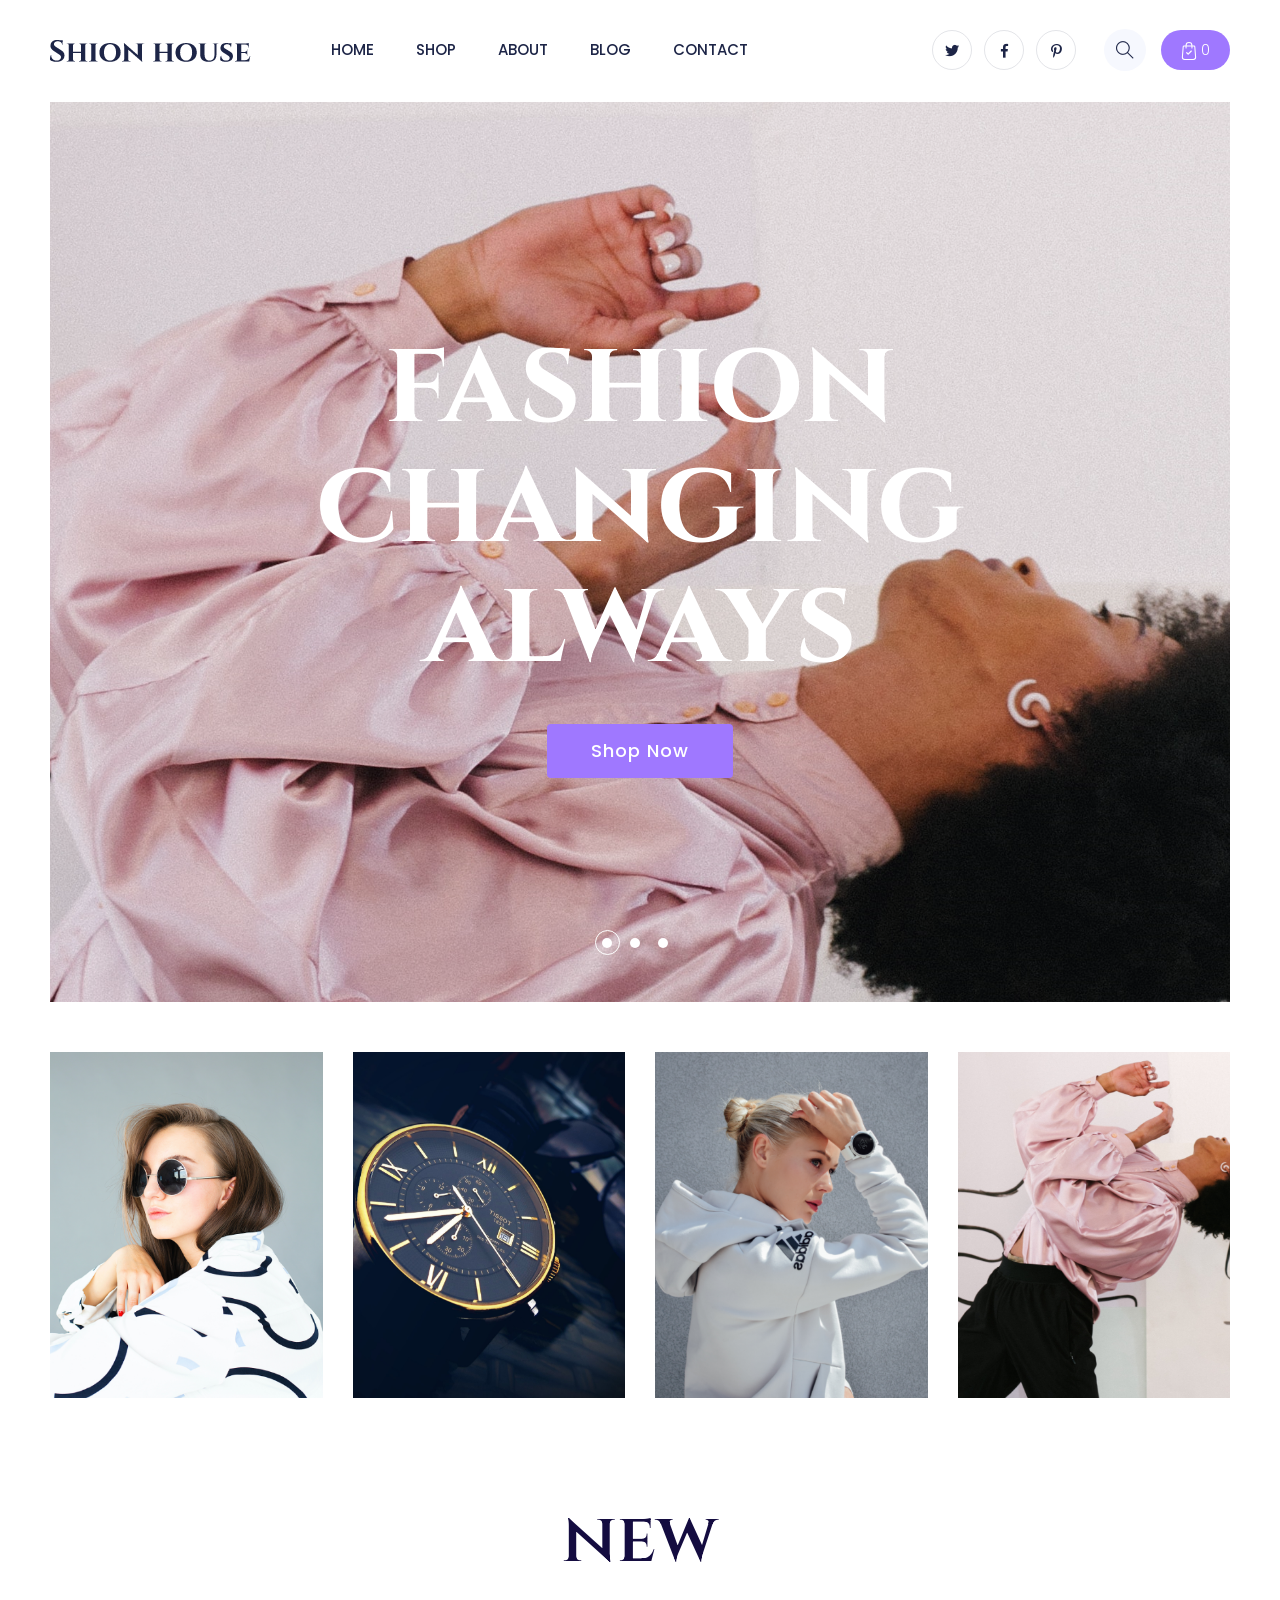
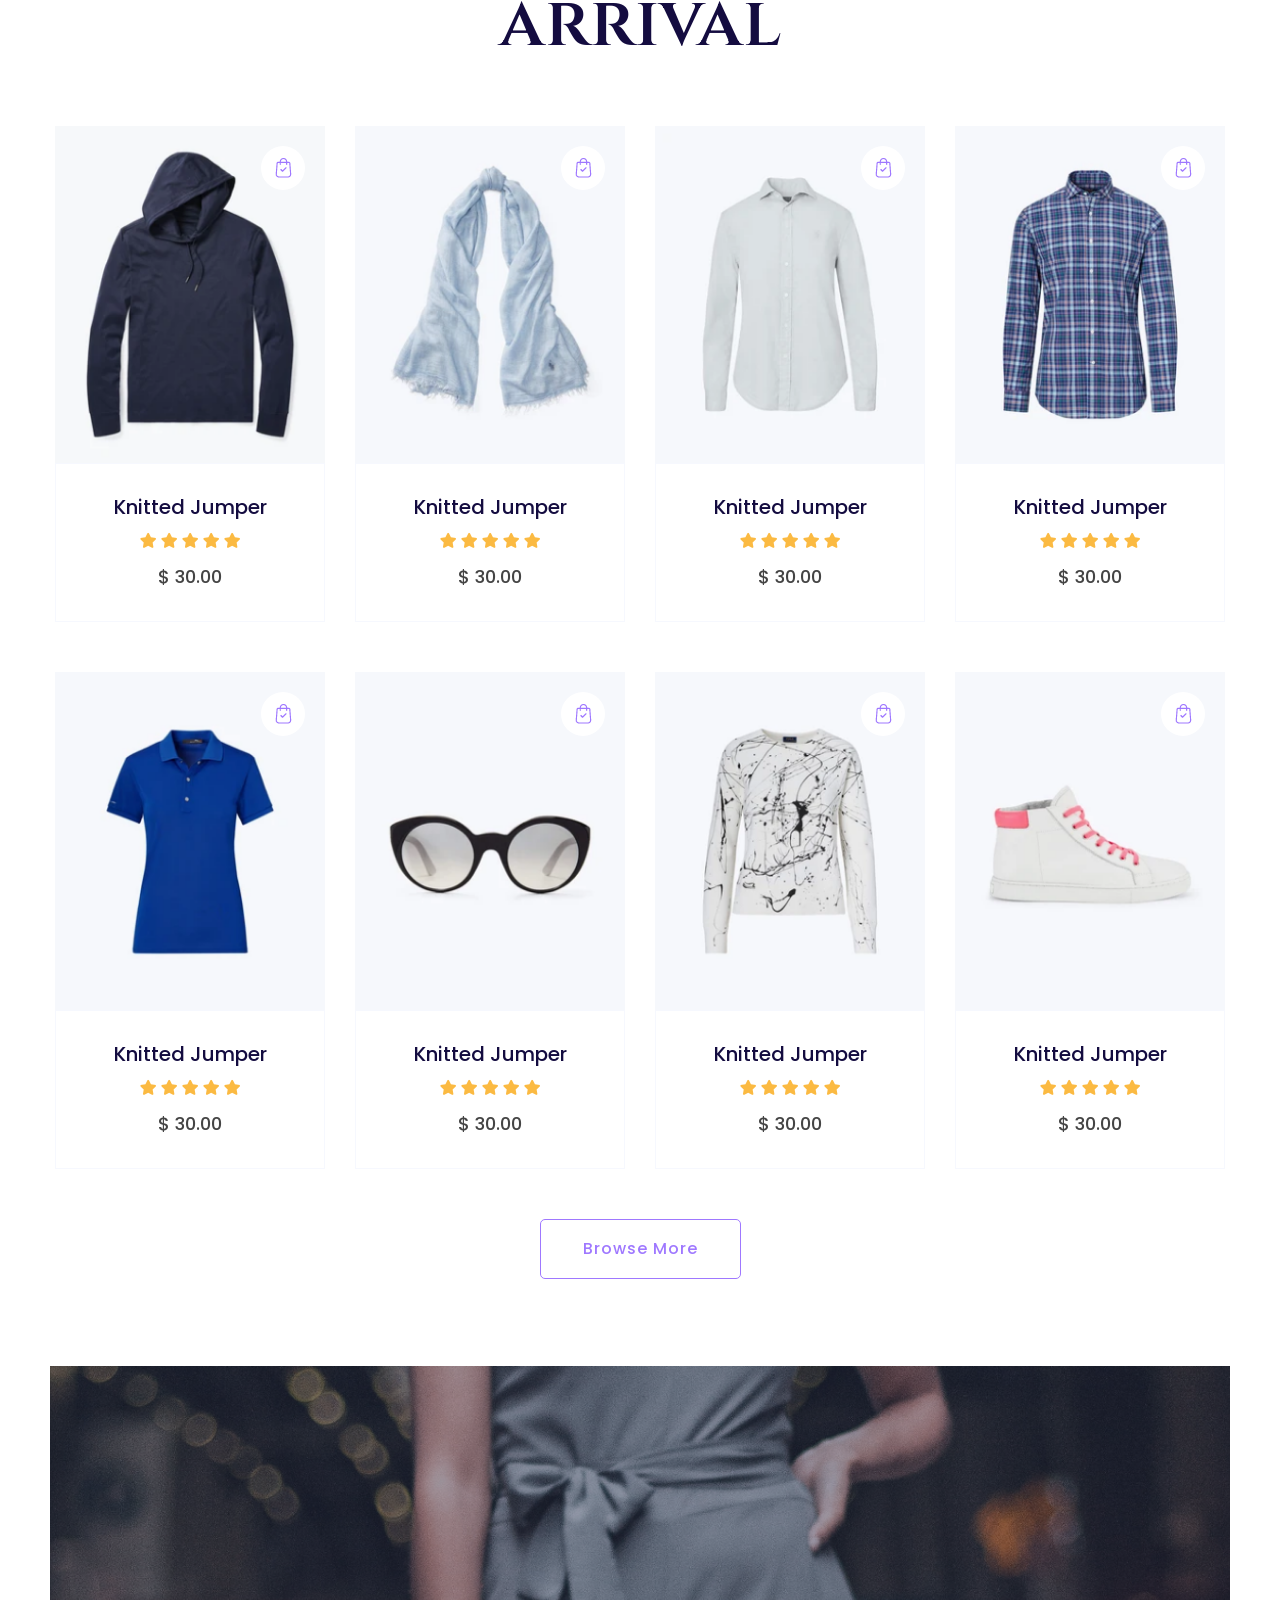
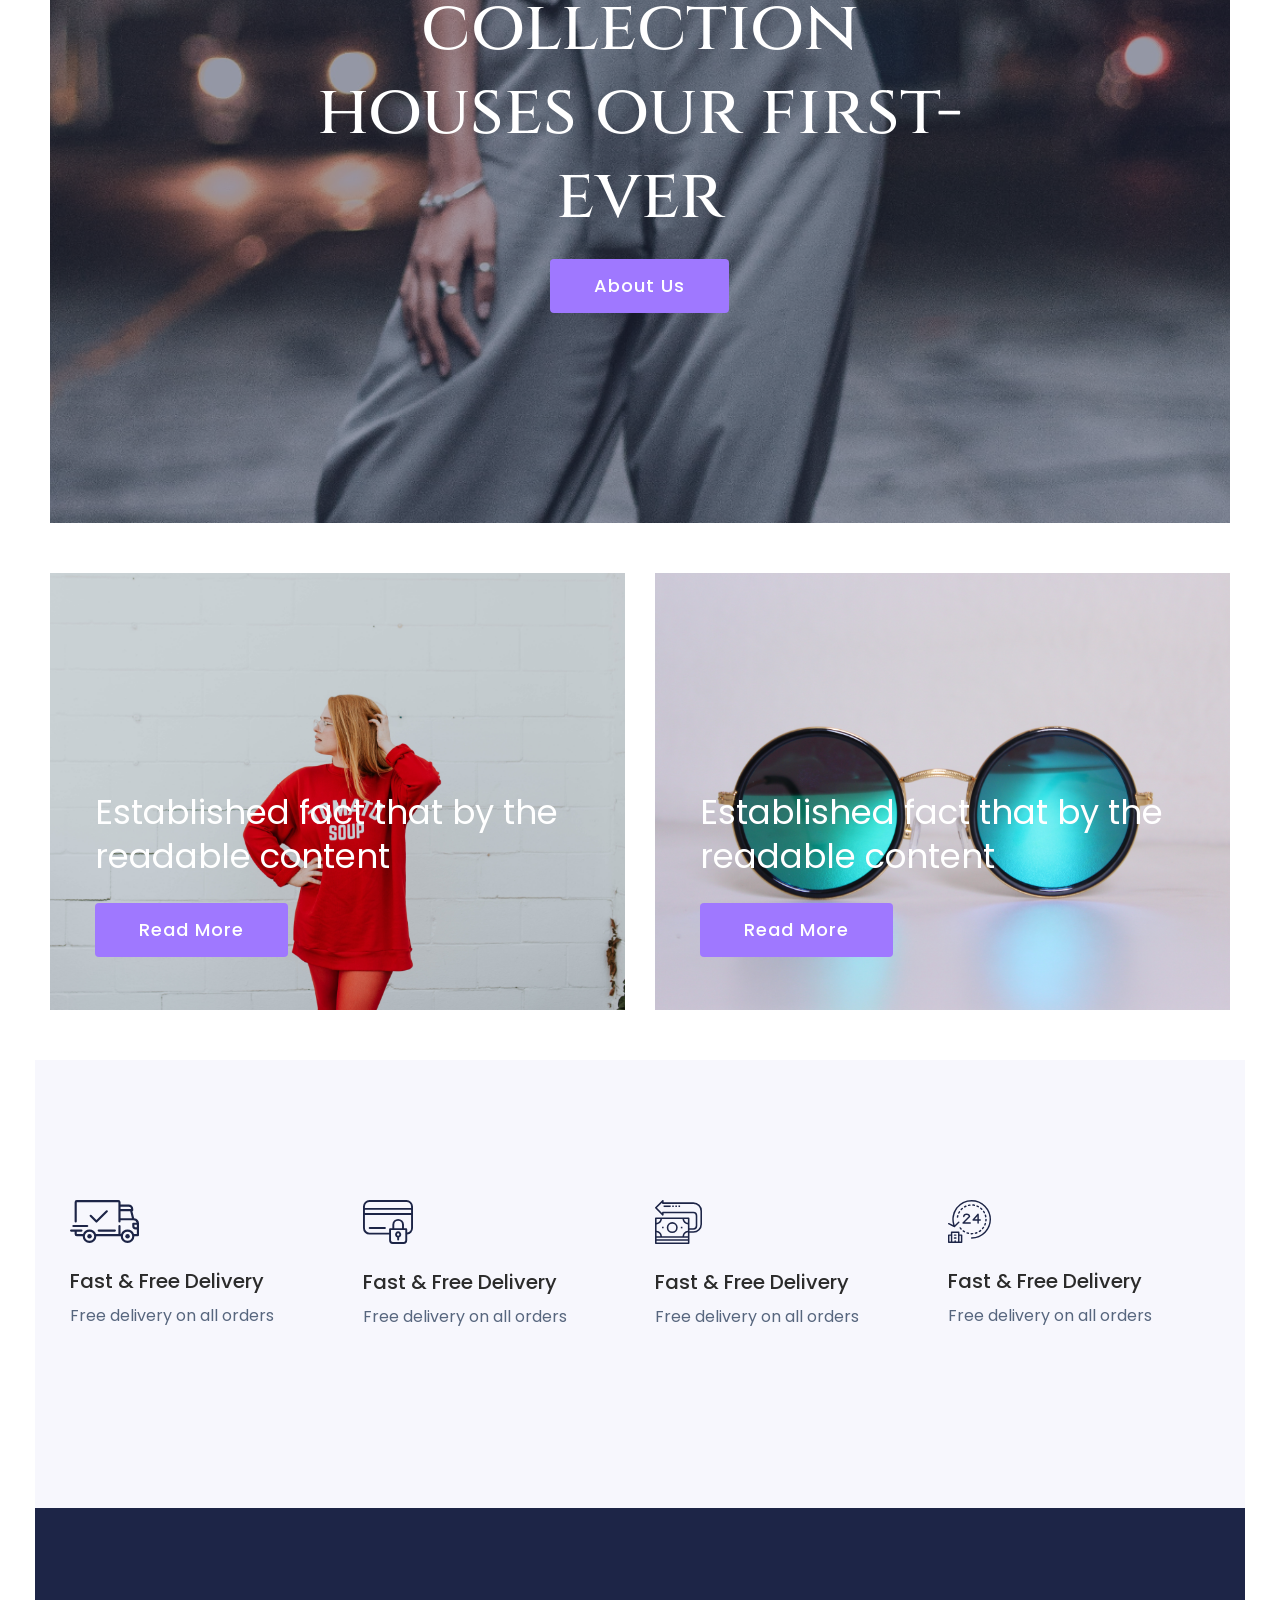
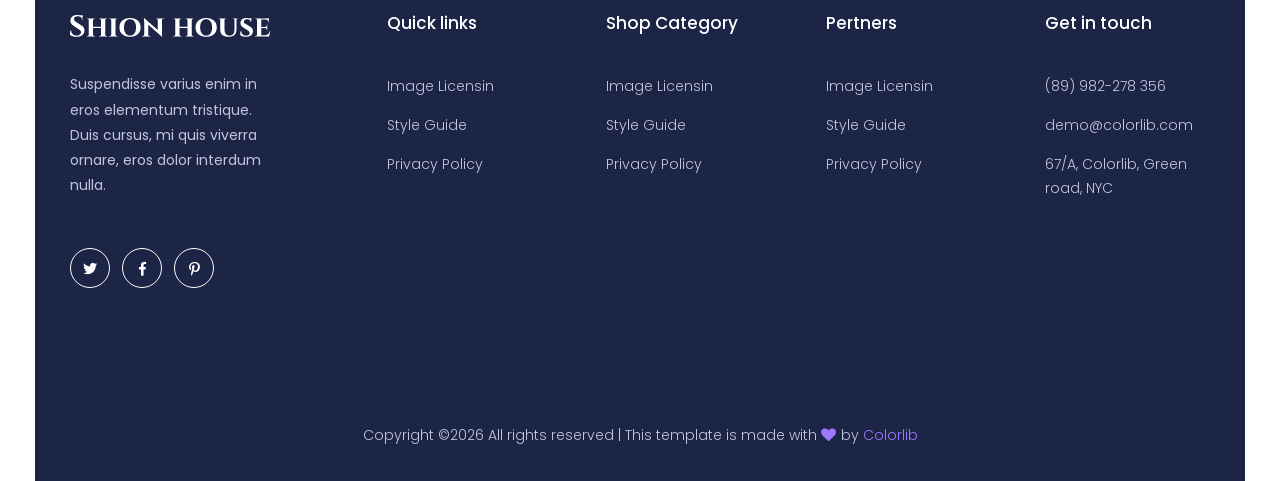
==== commit 2a1ff67d: "feat: implement persistent shopping cart with localstorage. Co-authored-by: Copilot <copilot@github." ====
--- a/index.html
+++ b/index.html
@@ -688,5 +688,14 @@
 <script src="./assets/js/plugins.js"></script>
 <script src="./assets/js/main.js"></script>
 
+<script src="assets/js/cart-service.js"></script>
+<script>
+
+// 3. Initialize UI on page load
+// This ensures the badge shows the correct number immediately when the site opens
+document.addEventListener('DOMContentLoaded', updateCartUI);
+
+</script>
+
 </body>
 </html>
--- a/assets/css/style.css
+++ b/assets/css/style.css
@@ -1 +1 @@
-@import url("https://fonts.googleapis.com/css2?family=Cinzel:wght@400;700;900&family=Poppins:wght@300;400;500;600;700;800;900&display=swap");.white-bg{background:#ffffff}.gray-bg{background:#f5f5f5}.gray-bg{background:#f7f7fd}.white-bg{background:#fff}.black-bg{background:#16161a}.theme-bg{background:#9F78FF}.brand-bg{background:#f1f4fa}.testimonial-bg{background:#f9fafc}.white-color{color:#fff}.black-color{color:#16161a}.theme-color{color:#9F78FF}.boxed-btn{background:#fff;color:#9F78FF !important;display:inline-block;padding:18px 44px;font-family:"Cinzel",serif;font-size:14px;font-weight:400;border:0;border:1px solid #9F78FF;letter-spacing:3px;text-align:center;color:#9F78FF;text-transform:uppercase;cursor:pointer}.boxed-btn:hover{background:#9F78FF;color:#fff !important;border:1px solid #9F78FF}.boxed-btn:focus{outline:none}.boxed-btn.large-width{width:220px}[data-overlay]{position:relative;background-size:cover;background-repeat:no-repeat;background-position:center center}[data-overlay]::before{position:absolute;left:0;top:0;right:0;bottom:0;content:""}[data-opacity="1"]::before{opacity:0.1}[data-opacity="2"]::before{opacity:0.2}[data-opacity="3"]::before{opacity:0.3}[data-opacity="4"]::before{opacity:0.4}[data-opacity="5"]::before{opacity:0.5}[data-opacity="6"]::before{opacity:0.6}[data-opacity="7"]::before{opacity:0.7}[data-opacity="8"]::before{opacity:0.8}[data-opacity="9"]::before{opacity:0.9}body{font-family:"Poppins",sans-serif;font-weight:normal;font-style:normal;font-size:16px}h1,h2,h3,h4,h5,h6{font-family:"Cinzel",serif;color:#140C40;margin-top:0px;font-style:normal;font-weight:500;text-transform:normal}p{font-family:"Poppins",sans-serif;color:#646D77;font-size:14px;line-height:30px;margin-bottom:15px;font-weight:normal;line-height:1.4}.bg-img-1{background-image:url(../img/slider/slider-img-1.jpg)}.bg-img-2{background-image:url(../img/background-img/bg-img-2.jpg)}.cta-bg-1{background-image:url(../img/background-img/bg-img-3.jpg)}.img{max-width:100%;-webkit-transition:.3s;-moz-transition:.3s;-o-transition:.3s;transition:.3s}.f-left{float:left}.f-right{float:right}.fix{overflow:hidden}.clear{clear:both}a,.button{-webkit-transition:.3s;-moz-transition:.3s;-o-transition:.3s;transition:.3s}a:focus,.button:focus{text-decoration:none;outline:none}a{color:#635c5c}a:hover{color:#fff}a:focus,a:hover,.portfolio-cat a:hover,.footer -menu li a:hover{text-decoration:none}a,button{color:#fff;outline:medium none}button:focus,input:focus,input:focus,textarea,textarea:focus{outline:0}.uppercase{text-transform:uppercase}input:focus::-moz-placeholder{opacity:0;-webkit-transition:.4s;-o-transition:.4s;transition:.4s}.capitalize{text-transform:capitalize}h1 a,h2 a,h3 a,h4 a,h5 a,h6 a{color:inherit}ul{margin:0px;padding:0px}li{list-style:none}hr{border-bottom:1px solid #eceff8;border-top:0 none;margin:30px 0;padding:0}.theme-overlay{position:relative}.theme-overlay::before{background:#1696e7 none repeat scroll 0 0;content:"";height:100%;left:0;opacity:0.6;position:absolute;top:0;width:100%}.overlay2{position:relative;z-index:0}.overlay2::before{position:absolute;content:"";top:0;left:0;width:100%;height:100%;z-index:-1}.overlay2{position:relative;z-index:0}.overlay2::before{position:absolute;content:"";background-color:#2E2200;top:0;left:0;width:100%;height:100%;z-index:-1;opacity:0.5}.section-padding{padding-top:120px;padding-bottom:120px}.separator{border-top:1px solid #f2f2f2}.mb-90{margin-bottom:90px}@media (max-width: 767px){.mb-90{margin-bottom:30px}}@media (min-width: 768px) and (max-width: 991px){.mb-90{margin-bottom:45px}}.owl-carousel .owl-nav div{background:rgba(255,255,255,0.8) none repeat scroll 0 0;height:40px;left:20px;line-height:40px;font-size:22px;color:#646464;opacity:1;visibility:visible;position:absolute;text-align:center;top:50%;transform:translateY(-50%);transition:all 0.3s ease 0s;width:40px}.owl-carousel .owl-nav div.owl-next{left:auto;right:-30px}.owl-carousel .owl-nav div.owl-next i{position:relative;right:0;top:1px}.owl-carousel .owl-nav div.owl-prev i{position:relative;right:1px;top:0px}.owl-carousel:hover .owl-nav div{opacity:1;visibility:visible}.owl-carousel:hover .owl-nav div:hover{color:#fff;background:#ff3500}.btn{background:#9F78FF;text-transform:capitalize;padding:27px 44px;color:#fff;cursor:pointer;font-weight:500;font-size:18px;display:inline-block;line-height:1;-moz-user-select:none;letter-spacing:1px;line-height:0;margin-bottom:0;cursor:pointer;transition:color 0.4s linear;position:relative;z-index:1;border:0;overflow:hidden;margin:0;border-radius:4px}@media (max-width: 575px){.btn{padding:22px 24px;font-size:16px}}.btn::before{content:"";position:absolute;left:0;top:0;width:101%;height:101%;background:#8c6ae4;z-index:1;border-radius:5px;transition:transform 0.5s;transition-timing-function:ease;transform-origin:0 0;transition-timing-function:cubic-bezier(0.5, 1.6, 0.4, 0.7);transform:scaleX(0);border-radius:0px}.btn:hover::before{transform:scaleX(1);color:#fff !important;z-index:-1}.btn.focus,.btn:focus{outline:0;box-shadow:none}.btn.focus,.btn:focus{outline:0;box-shadow:none}.about-btn{padding:28px 52px}.header-btn{padding:18px 43px}.hero-btn{padding:18px 43px}.white-btn{padding:30px 39px;background:#fff;color:#072366 !important}.white-btn::before{background:#9F78FF;color:#fff !important}.black-btn{padding:14px 35px;background:#000;display:inline-block}.black-btn::before{background:#331391}.borders-btn{padding:10px 64px;background:none;border:1px solid #FD8F5F;display:inline-block;color:#FD8F5F;border-radius:30px}.cal-btn i{color:#09cc7f !important;font-size:31px;font-weight:300;margin-right:10px}.cal-btn>p{color:#072366 !important;font-weight:700;font-size:16px;display:inline-block;margin:0 !important;position:relative;top:-7px}.submit-btn2{background:#9F78FF;width:100%;height:60px;padding:10px 20px;border:0;color:#fff;text-transform:capitalize;cursor:pointer;font-size:16px;border-radius:0px}.border-btn{border:1px solid #9F78FF;color:#9F78FF;background:none;border-radius:5px;text-transform:capitalize;padding:17px 42px;-moz-user-select:none;cursor:pointer;display:inline-block;font-size:16px;font-weight:500;letter-spacing:1px;margin-bottom:0;position:relative;transition:color 0.4s linear;position:relative;overflow:hidden;margin:0}.border-btn i{font-size:16px;margin-right:10px;color:#9F78FF;-webkit-transition:.3s;-moz-transition:.3s;-o-transition:.3s;transition:.3s}.border-btn::before{border:1px solid transparent;content:"";position:absolute;left:0;top:0;width:101%;height:101%;background:#9F78FF;z-index:-1;transition:transform 0.5s;transition-timing-function:ease;transform-origin:0 0;transition-timing-function:cubic-bezier(0.5, 1.6, 0.4, 0.7);transform:scaleY(0);border-radius:0}.border-btn:hover::before{transform:scaleY(1);border:1px solid transparent;color:#fff}.section-over1{position:relative;z-index:0}.section-over1::before{position:absolute;content:"";background-color:rgba(29,37,71,0.4);width:100%;height:100%;left:0;top:0;bottom:0;right:0;z-index:-1;background-repeat:no-repeat}.breadcrumb>.active{color:#888}#scrollUp,#back-top{background:#9F78FF;height:50px;width:50px;right:31px;bottom:18px;position:fixed;color:#fff;font-size:20px;text-align:center;border-radius:50%;line-height:48px;border:2px solid transparent;box-shadow:0 0 10px 3px rgba(108,98,98,0.2)}@media (max-width: 575px){#scrollUp,#back-top{right:16px}}#scrollUp a i,#back-top a i{display:block;line-height:50px}#scrollUp:hover{color:#fff}.sticky-bar{left:0;margin:auto;position:fixed;top:0;width:100%;-webkit-box-shadow:0 10px 15px rgba(25,25,25,0.1);box-shadow:0 10px 15px rgba(25,25,25,0.1);z-index:9999;-webkit-animation:300ms ease-in-out 0s normal none 1 running fadeInDown;animation:300ms ease-in-out 0s normal none 1 running fadeInDown;-webkit-box-shadow:0 10px 15px rgba(25,25,25,0.1);background:#fff}.mt-5{margin-top:5px}.mt-10{margin-top:10px}.mt-15{margin-top:15px}.mt-20{margin-top:20px}.mt-25{margin-top:25px}.mt-30{margin-top:30px}.mt-35{margin-top:35px}.mt-40{margin-top:40px}.mt-45{margin-top:45px}.mt-50{margin-top:50px}.mt-55{margin-top:55px}.mt-60{margin-top:60px}.mt-65{margin-top:65px}.mt-70{margin-top:70px}.mt-75{margin-top:75px}.mt-80{margin-top:80px}.mt-85{margin-top:85px}.mt-90{margin-top:90px}.mt-95{margin-top:95px}.mt-100{margin-top:100px}.mt-105{margin-top:105px}.mt-110{margin-top:110px}.mt-115{margin-top:115px}.mt-120{margin-top:120px}.mt-125{margin-top:125px}.mt-130{margin-top:130px}.mt-135{margin-top:135px}.mt-140{margin-top:140px}.mt-145{margin-top:145px}.mt-150{margin-top:150px}.mt-155{margin-top:155px}.mt-160{margin-top:160px}.mt-165{margin-top:165px}.mt-170{margin-top:170px}.mt-175{margin-top:175px}.mt-180{margin-top:180px}.mt-185{margin-top:185px}.mt-190{margin-top:190px}.mt-195{margin-top:195px}.mt-200{margin-top:200px}.mb-5{margin-bottom:5px}.mb-10{margin-bottom:10px}.mb-15{margin-bottom:15px}.mb-20{margin-bottom:20px}.mb-25{margin-bottom:25px}.mb-30{margin-bottom:30px}.mb-35{margin-bottom:35px}.mb-40{margin-bottom:40px}.mb-45{margin-bottom:45px}.mb-50{margin-bottom:50px}.mb-55{margin-bottom:55px}.mb-60{margin-bottom:60px}.mb-65{margin-bottom:65px}.mb-70{margin-bottom:70px}.mb-75{margin-bottom:75px}.mb-80{margin-bottom:80px}.mb-85{margin-bottom:85px}.mb-90{margin-bottom:90px}.mb-95{margin-bottom:95px}.mb-100{margin-bottom:100px}.mb-105{margin-bottom:105px}.mb-110{margin-bottom:110px}.mb-115{margin-bottom:115px}.mb-120{margin-bottom:120px}.mb-125{margin-bottom:125px}.mb-130{margin-bottom:130px}.mb-135{margin-bottom:135px}.mb-140{margin-bottom:140px}.mb-145{margin-bottom:145px}.mb-150{margin-bottom:150px}.mb-155{margin-bottom:155px}.mb-160{margin-bottom:160px}.mb-165{margin-bottom:165px}.mb-170{margin-bottom:170px}.mb-175{margin-bottom:175px}.mb-180{margin-bottom:180px}.mb-185{margin-bottom:185px}.mb-190{margin-bottom:190px}.mb-195{margin-bottom:195px}.mb-200{margin-bottom:200px}.ml-5{margin-left:5px}.ml-10{margin-left:10px}.ml-15{margin-left:15px}.ml-20{margin-left:20px}.ml-25{margin-left:25px}.ml-30{margin-left:30px}.ml-35{margin-left:35px}.ml-40{margin-left:40px}.ml-45{margin-left:45px}.ml-50{margin-left:50px}.ml-55{margin-left:55px}.ml-60{margin-left:60px}.ml-65{margin-left:65px}.ml-70{margin-left:70px}.ml-75{margin-left:75px}.ml-80{margin-left:80px}.ml-85{margin-left:85px}.ml-90{margin-left:90px}.ml-95{margin-left:95px}.ml-100{margin-left:100px}.ml-105{margin-left:105px}.ml-110{margin-left:110px}.ml-115{margin-left:115px}.ml-120{margin-left:120px}.ml-125{margin-left:125px}.ml-130{margin-left:130px}.ml-135{margin-left:135px}.ml-140{margin-left:140px}.ml-145{margin-left:145px}.ml-150{margin-left:150px}.ml-155{margin-left:155px}.ml-160{margin-left:160px}.ml-165{margin-left:165px}.ml-170{margin-left:170px}.ml-175{margin-left:175px}.ml-180{margin-left:180px}.ml-185{margin-left:185px}.ml-190{margin-left:190px}.ml-195{margin-left:195px}.ml-200{margin-left:200px}.mr-5{margin-right:5px}.mr-10{margin-right:10px}.mr-15{margin-right:15px}.mr-20{margin-right:20px}.mr-25{margin-right:25px}.mr-30{margin-right:30px}.mr-35{margin-right:35px}.mr-40{margin-right:40px}.mr-45{margin-right:45px}.mr-50{margin-right:50px}.mr-55{margin-right:55px}.mr-60{margin-right:60px}.mr-65{margin-right:65px}.mr-70{margin-right:70px}.mr-75{margin-right:75px}.mr-80{margin-right:80px}.mr-85{margin-right:85px}.mr-90{margin-right:90px}.mr-95{margin-right:95px}.mr-100{margin-right:100px}.mr-105{margin-right:105px}.mr-110{margin-right:110px}.mr-115{margin-right:115px}.mr-120{margin-right:120px}.mr-125{margin-right:125px}.mr-130{margin-right:130px}.mr-135{margin-right:135px}.mr-140{margin-right:140px}.mr-145{margin-right:145px}.mr-150{margin-right:150px}.mr-155{margin-right:155px}.mr-160{margin-right:160px}.mr-165{margin-right:165px}.mr-170{margin-right:170px}.mr-175{margin-right:175px}.mr-180{margin-right:180px}.mr-185{margin-right:185px}.mr-190{margin-right:190px}.mr-195{margin-right:195px}.mr-200{margin-right:200px}.pt-5{padding-top:5px}.pt-10{padding-top:10px}.pt-15{padding-top:15px}.pt-20{padding-top:20px}.pt-25{padding-top:25px}.pt-30{padding-top:30px}.pt-35{padding-top:35px}.pt-40{padding-top:40px}.pt-45{padding-top:45px}.pt-50{padding-top:50px}.pt-55{padding-top:55px}.pt-60{padding-top:60px}.pt-65{padding-top:65px}.pt-70{padding-top:70px}.pt-75{padding-top:75px}.pt-80{padding-top:80px}.pt-85{padding-top:85px}.pt-90{padding-top:90px}.pt-95{padding-top:95px}.pt-100{padding-top:100px}.pt-105{padding-top:105px}.pt-110{padding-top:110px}.pt-115{padding-top:115px}.pt-120{padding-top:120px}.pt-125{padding-top:125px}.pt-130{padding-top:130px}.pt-135{padding-top:135px}.pt-140{padding-top:140px}.pt-145{padding-top:145px}.pt-150{padding-top:150px}.pt-155{padding-top:155px}.pt-160{padding-top:160px}.pt-165{padding-top:165px}.pt-170{padding-top:170px}.pt-175{padding-top:175px}.pt-180{padding-top:180px}.pt-185{padding-top:185px}.pt-190{padding-top:190px}.pt-195{padding-top:195px}.pt-200{padding-top:200px}.pt-260{padding-top:260px}.pb-5{padding-bottom:5px}.pb-10{padding-bottom:10px}.pb-15{padding-bottom:15px}.pb-20{padding-bottom:20px}.pb-25{padding-bottom:25px}.pb-30{padding-bottom:30px}.pb-35{padding-bottom:35px}.pb-40{padding-bottom:40px}.pb-45{padding-bottom:45px}.pb-50{padding-bottom:50px}.pb-55{padding-bottom:55px}.pb-60{padding-bottom:60px}.pb-65{padding-bottom:65px}.pb-70{padding-bottom:70px}.pb-75{padding-bottom:75px}.pb-80{padding-bottom:80px}.pb-85{padding-bottom:85px}.pb-90{padding-bottom:90px}.pb-95{padding-bottom:95px}.pb-100{padding-bottom:100px}.pb-105{padding-bottom:105px}.pb-110{padding-bottom:110px}.pb-115{padding-bottom:115px}.pb-120{padding-bottom:120px}.pb-125{padding-bottom:125px}.pb-130{padding-bottom:130px}.pb-135{padding-bottom:135px}.pb-140{padding-bottom:140px}.pb-145{padding-bottom:145px}.pb-150{padding-bottom:150px}.pb-155{padding-bottom:155px}.pb-160{padding-bottom:160px}.pb-165{padding-bottom:165px}.pb-170{padding-bottom:170px}.pb-175{padding-bottom:175px}.pb-180{padding-bottom:180px}.pb-185{padding-bottom:185px}.pb-190{padding-bottom:190px}.pb-195{padding-bottom:195px}.pb-200{padding-bottom:200px}.pl-5{padding-left:5px}.pl-10{padding-left:10px}.pl-15{padding-left:15px}.pl-20{padding-left:20px}.pl-25{padding-left:25px}.pl-30{padding-left:30px}.pl-35{padding-left:35px}.pl-40{padding-left:40px}.pl-45{padding-left:45px}.pl-50{padding-left:50px}.pl-55{padding-left:55px}.pl-60{padding-left:60px}.pl-65{padding-left:65px}.pl-70{padding-left:70px}.pl-75{padding-left:75px}.pl-80{padding-left:80px}.pl-85{padding-left:85px}.pl-90{padding-left:90px}.pl-95{padding-left:95px}.pl-100{padding-left:100px}.pl-105{padding-left:105px}.pl-110{padding-left:110px}.pl-115{padding-left:115px}.pl-120{padding-left:120px}.pl-125{padding-left:125px}.pl-130{padding-left:130px}.pl-135{padding-left:135px}.pl-140{padding-left:140px}.pl-145{padding-left:145px}.pl-150{padding-left:150px}.pl-155{padding-left:155px}.pl-160{padding-left:160px}.pl-165{padding-left:165px}.pl-170{padding-left:170px}.pl-175{padding-left:175px}.pl-180{padding-left:180px}.pl-185{padding-left:185px}.pl-190{padding-left:190px}.pl-195{padding-left:195px}.pl-200{padding-left:200px}.pr-5{padding-right:5px}.pr-10{padding-right:10px}.pr-15{padding-right:15px}.pr-20{padding-right:20px}.pr-25{padding-right:25px}.pr-30{padding-right:30px}.pr-35{padding-right:35px}.pr-40{padding-right:40px}.pr-45{padding-right:45px}.pr-50{padding-right:50px}.pr-55{padding-right:55px}.pr-60{padding-right:60px}.pr-65{padding-right:65px}.pr-70{padding-right:70px}.pr-75{padding-right:75px}.pr-80{padding-right:80px}.pr-85{padding-right:85px}.pr-90{padding-right:90px}.pr-95{padding-right:95px}.pr-100{padding-right:100px}.pr-105{padding-right:105px}.pr-110{padding-right:110px}.pr-115{padding-right:115px}.pr-120{padding-right:120px}.pr-125{padding-right:125px}.pr-130{padding-right:130px}.pr-135{padding-right:135px}.pr-140{padding-right:140px}.pr-145{padding-right:145px}.pr-150{padding-right:150px}.pr-155{padding-right:155px}.pr-160{padding-right:160px}.pr-165{padding-right:165px}.pr-170{padding-right:170px}.pr-175{padding-right:175px}.pr-180{padding-right:180px}.pr-185{padding-right:185px}.pr-190{padding-right:190px}.pr-195{padding-right:195px}.pr-200{padding-right:200px}.bounce-animate{animation-name:float-bob;animation-duration:2s;animation-iteration-count:infinite;-moz-animation-name:float-bob;-moz-animation-duration:2s;-moz-animation-iteration-count:infinite;-moz-animation-timing-function:linear;-ms-animation-name:float-bob;-ms-animation-duration:2s;-ms-animation-iteration-count:infinite;-ms-animation-timing-function:linear;-o-animation-name:float-bob;-o-animation-duration:2s;-o-animation-iteration-count:infinite;-o-animation-timing-function:linear}@-webkit-keyframes float-bob{0%{-webkit-transform:translateY(-20px);transform:translateY(-20px)}50%{-webkit-transform:translateY(-10px);transform:translateY(-10px)}100%{-webkit-transform:translateY(-20px);transform:translateY(-20px)}}.heartbeat{animation:heartbeat 1s infinite alternate}@-webkit-keyframes heartbeat{to{-webkit-transform:scale(1.03);transform:scale(1.03)}}.rotateme{-webkit-animation-name:rotateme;animation-name:rotateme;-webkit-animation-duration:30s;animation-duration:30s;-webkit-animation-iteration-count:infinite;animation-iteration-count:infinite;-webkit-animation-timing-function:linear;animation-timing-function:linear}@keyframes rotateme{from{-webkit-transform:rotate(0deg);transform:rotate(0deg)}to{-webkit-transform:rotate(360deg);transform:rotate(360deg)}}@-webkit-keyframes rotateme{from{-webkit-transform:rotate(0deg)}to{-webkit-transform:rotate(360deg)}}.preloader{background-color:#f7f7f7;width:100%;height:100%;position:fixed;top:0;left:0;right:0;bottom:0;z-index:999999;-webkit-transition:.6s;-o-transition:.6s;transition:.6s;margin:0 auto}.preloader .preloader-circle{width:100px;height:100px;position:relative;border-style:solid;border-width:1px;border-top-color:#9F78FF;border-bottom-color:transparent;border-left-color:transparent;border-right-color:transparent;z-index:10;border-radius:50%;-webkit-box-shadow:0 1px 5px 0 rgba(35,181,185,0.15);box-shadow:0 1px 5px 0 rgba(35,181,185,0.15);background-color:#fff;-webkit-animation:zoom 2000ms infinite ease;animation:zoom 2000ms infinite ease;-webkit-transition:.6s;-o-transition:.6s;transition:.6s}.preloader .preloader-circle2{border-top-color:#0078ff}.preloader .preloader-img{position:absolute;top:50%;z-index:200;left:0;right:0;margin:0 auto;text-align:center;display:inline-block;-webkit-transform:translateY(-50%);-ms-transform:translateY(-50%);transform:translateY(-50%);padding-top:6px;-webkit-transition:.6s;-o-transition:.6s;transition:.6s}.preloader .preloader-img img{max-width:55px}.preloader .pere-text strong{font-weight:800;color:#dca73a;text-transform:uppercase}@-webkit-keyframes zoom{0%{-webkit-transform:rotate(0deg);transform:rotate(0deg);-webkit-transition:.6s;-o-transition:.6s;transition:.6s}100%{-webkit-transform:rotate(360deg);transform:rotate(360deg);-webkit-transition:.6s;-o-transition:.6s;transition:.6s}}@keyframes zoom{0%{-webkit-transform:rotate(0deg);transform:rotate(0deg);-webkit-transition:.6s;-o-transition:.6s;transition:.6s}100%{-webkit-transform:rotate(360deg);transform:rotate(360deg);-webkit-transition:.6s;-o-transition:.6s;transition:.6s}}.slick-initialized .slick-slide{outline:0}.section-padding2{padding-top:200px;padding-bottom:200px}@media only screen and (min-width: 1200px) and (max-width: 1600px){.section-padding2{padding-top:200px;padding-bottom:200px}}@media only screen and (min-width: 992px) and (max-width: 1199px){.section-padding2{padding-top:200px;padding-bottom:200px}}@media only screen and (min-width: 768px) and (max-width: 991px){.section-padding2{padding-top:100px;padding-bottom:100px}}@media only screen and (min-width: 576px) and (max-width: 767px){.section-padding2{padding-top:70px;padding-bottom:70px}}@media (max-width: 575px){.section-padding2{padding-top:70px;padding-bottom:70px}}.pb-bottom{padding-bottom:100px}@media only screen and (min-width: 768px) and (max-width: 991px){.pb-bottom{padding-bottom:50px}}@media only screen and (min-width: 576px) and (max-width: 767px){.pb-bottom{padding-bottom:10px}}@media (max-width: 575px){.pb-bottom{padding-bottom:10px}}.pt-top{padding-top:160px}@media only screen and (min-width: 768px) and (max-width: 991px){.pt-top{padding-top:70px}}@media only screen and (min-width: 576px) and (max-width: 767px){.pt-top{padding-top:70px}}@media (max-width: 575px){.pt-top{padding-top:70px}}.w-padding2{padding:80px 30px}@media (max-width: 575px){.w-padding2{padding:70px 20px}}.testimonial-padding{padding-top:190px;padding-bottom:90px}@media only screen and (min-width: 768px) and (max-width: 991px){.testimonial-padding{padding-top:100px;padding-bottom:60px}}@media only screen and (min-width: 576px) and (max-width: 767px){.testimonial-padding{padding-top:60px;padding-bottom:99px}}@media (max-width: 575px){.testimonial-padding{padding-top:60px;padding-bottom:99px}}.w-padding{padding-top:100px;padding-bottom:95px}@media only screen and (min-width: 576px) and (max-width: 767px){.w-padding{padding-top:70px;padding-bottom:70px}}@media (max-width: 575px){.w-padding{padding-top:70px;padding-bottom:70px}}.section-padding30{padding-top:195px;padding-bottom:180px}@media only screen and (min-width: 992px) and (max-width: 1199px){.section-padding30{padding-top:150px;padding-bottom:140px}}@media only screen and (min-width: 768px) and (max-width: 991px){.section-padding30{padding-top:100px;padding-bottom:70px}}@media only screen and (min-width: 576px) and (max-width: 767px){.section-padding30{padding-top:65px;padding-bottom:70px}}@media (max-width: 575px){.section-padding30{padding-top:65px;padding-bottom:70px}}.section-padding40{padding-top:140px;padding-bottom:130px}@media only screen and (min-width: 768px) and (max-width: 991px){.section-padding40{padding-top:100px;padding-bottom:70px}}@media only screen and (min-width: 576px) and (max-width: 767px){.section-padding40{padding-top:65px;padding-bottom:70px}}@media (max-width: 575px){.section-padding40{padding-top:65px;padding-bottom:70px}}.services-padding{padding-top:145px;padding-bottom:170px}@media only screen and (min-width: 992px) and (max-width: 1199px){.services-padding{padding-top:145px;padding-bottom:170px}}@media only screen and (min-width: 768px) and (max-width: 991px){.services-padding{padding-top:100px;padding-bottom:70px}}@media only screen and (min-width: 576px) and (max-width: 767px){.services-padding{padding-top:65px;padding-bottom:70px}}@media (max-width: 575px){.services-padding{padding-top:65px;padding-bottom:70px}}.section-paddingt30{padding-top:195px;padding-bottom:90px}@media only screen and (min-width: 992px) and (max-width: 1199px){.section-paddingt30{padding-top:150px;padding-bottom:90px}}@media only screen and (min-width: 768px) and (max-width: 991px){.section-paddingt30{padding-top:100px;padding-bottom:40px}}@media only screen and (min-width: 576px) and (max-width: 767px){.section-paddingt30{padding-top:65px;padding-bottom:10px}}@media (max-width: 575px){.section-paddingt30{padding-top:65px;padding-bottom:10px}}.section-padding3{padding-top:150px;padding-bottom:0}@media only screen and (min-width: 992px) and (max-width: 1199px){.section-padding3{padding-top:150px;padding-bottom:0}}@media only screen and (min-width: 768px) and (max-width: 991px){.section-padding3{padding-top:60px;padding-bottom:0}}@media only screen and (min-width: 576px) and (max-width: 767px){.section-padding3{padding-top:60px;padding-bottom:0}}@media (max-width: 575px){.section-padding3{padding-top:60px;padding-bottom:0}}.footer-padding{padding-top:105px;padding-bottom:50px}@media only screen and (min-width: 768px) and (max-width: 991px){.footer-padding{padding-top:100px;padding-bottom:70px}}@media only screen and (min-width: 576px) and (max-width: 767px){.footer-padding{padding-top:80px;padding-bottom:0px}}@media (max-width: 575px){.footer-padding{padding-top:80px;padding-bottom:0px}}@media only screen and (min-width: 576px) and (max-width: 767px){.section-tittle{margin-bottom:50px}}.section-tittle p{color:#1D2547;font-size:16px;font-weight:400}.section-tittle p.pera{color:#646D77;font-size:20px;font-weight:400;line-height:1.7;padding-top:20px}.section-tittle>span{color:#140C40;font-size:20px;font-weight:400;margin-bottom:22px;text-transform:capitalize;display:inline-block;letter-spacing:0.05em}@media (max-width: 575px){.section-tittle>span{font-size:14px;padding-left:0px;text-align:left}}.section-tittle h2{font-size:70px;display:block;font-weight:600;line-height:1.2;margin-bottom:4px}@media only screen and (min-width: 992px) and (max-width: 1199px){.section-tittle h2{font-size:50px}}@media only screen and (min-width: 576px) and (max-width: 767px){.section-tittle h2{font-size:50px}}@media (max-width: 575px){.section-tittle h2{font-size:35px}}.section-tittle2 p{color:rgba(255,255,255,0.6)}.section-tittle2 h2{color:#fff}.small-tittle h2{font-family:"Poppins",sans-serif}.section-bg{background-size:cover;background-repeat:no-repeat;background-position:center center;background-attachment:fixed}.section-bg2{background-size:cover;background-position:center;background-repeat:no-repeat}.white-bg{background:#ffffff}.gray-bg{background:#f5f5f5}.gray-bg{background:#f7f7fd}.white-bg{background:#fff}.black-bg{background:#16161a}.theme-bg{background:#9F78FF}.brand-bg{background:#f1f4fa}.testimonial-bg{background:#f9fafc}.white-color{color:#fff}.black-color{color:#16161a}.theme-color{color:#9F78FF}@media only screen and (min-width: 768px) and (max-width: 991px){.header-area .main-header{padding:20px 0px}}@media only screen and (min-width: 576px) and (max-width: 767px){.header-area .main-header{padding:20px 0}}@media (max-width: 575px){.header-area .main-header{padding:20px 0}}.header-area .menu-wrapper{display:flex;align-content:center;justify-content:space-between;flex-wrap:wrap;align-items:center}.header-area .menu-wrapper .main-menu{margin-left:61px}@media only screen and (min-width: 992px) and (max-width: 1199px){.header-area .menu-wrapper .main-menu{margin-left:46px}}.header-area .menu-wrapper .main-menu ul li{display:inline-block;position:relative;z-index:1}.header-area .menu-wrapper .main-menu ul li a{color:#1D2547;font-weight:500;padding:39px 19px;display:block;font-size:15px;font-family:"Poppins",sans-serif;-webkit-transition:.3s;-moz-transition:.3s;-o-transition:.3s;transition:.3s;text-transform:uppercase}@media only screen and (min-width: 992px) and (max-width: 1199px){.header-area .menu-wrapper .main-menu ul li a{padding:39px 9px}}.header-area .menu-wrapper .main-menu ul li:hover>a{color:#9F78FF}.header-area .menu-wrapper .main-menu ul li:hover>ul.submenu{visibility:visible;opacity:1;top:100%}.header-area .menu-wrapper .main-menu ul li:hover>ul.submenu::before{top:-8px}.header-area .menu-wrapper .main-menu ul ul.submenu{position:absolute;width:170px;background:#fff;left:0;top:90%;visibility:hidden;opacity:0;box-shadow:0 0 10px 3px rgba(0,0,0,0.05);padding:17px 0;border-top:3px solid #9F78FF;-webkit-transition:.3s;-moz-transition:.3s;-o-transition:.3s;transition:.3s;border-radius:5px 5px 0 0}.header-area .menu-wrapper .main-menu ul ul.submenu>li{margin-left:7px;display:block}.header-area .menu-wrapper .main-menu ul ul.submenu>li>a{padding:6px 10px !important;font-size:16px;text-transform:capitalize}.header-area .menu-wrapper .main-menu ul ul.submenu>li>a:hover{padding-left:13px !important}.header-area .menu-wrapper .main-menu ul ul.submenu::before{border-style:solid;border-width:0 6px 6px 6px;border-color:transparent transparent #9F78FF transparent;content:"";top:-5px;left:13%;position:absolute;transition:.3s;z-index:-1;overflow:hidden;-webkit-transition:.3s;-moz-transition:.3s;-o-transition:.3s;transition:.3s}.header-sticky.sticky-bar{background:#fff;padding:0 35px}@media only screen and (min-width: 992px) and (max-width: 1199px){.header-sticky.sticky-bar{padding:0px 15px}}@media only screen and (min-width: 768px) and (max-width: 991px){.header-sticky.sticky-bar{padding:20px 0}}@media only screen and (min-width: 576px) and (max-width: 767px){.header-sticky.sticky-bar{padding:20px 0}}@media (max-width: 575px){.header-sticky.sticky-bar{padding:20px 0}}.header-sticky.sticky-bar.sticky .main-menu ul li a{padding:20px 20px !important}@media only screen and (min-width: 768px) and (max-width: 991px){.header-sticky.sticky-bar.sticky{padding:15px 0px}}@media only screen and (min-width: 576px) and (max-width: 767px){.header-sticky.sticky-bar.sticky{padding:15px 0px}}@media (max-width: 575px){.header-sticky.sticky-bar.sticky{padding:15px 0px}}.mobile_menu{position:absolute;right:0px;width:100%;z-index:99}.mobile_menu .slicknav_menu{background:transparent;margin-top:0px !important}.mobile_menu .slicknav_menu .slicknav_btn{top:-33px}@media (max-width: 575px){.mobile_menu .slicknav_menu .slicknav_btn{top:-25px}}@media only screen and (min-width: 576px) and (max-width: 767px){.mobile_menu .slicknav_menu .slicknav_btn{top:-25px}}.mobile_menu .slicknav_menu .slicknav_btn .slicknav_icon-bar{background-color:#9F78FF !important;height:3px;margin:6px 0;width:33px}.mobile_menu .slicknav_menu .slicknav_nav{margin-top:14px !important}.mobile_menu .slicknav_menu .slicknav_nav a:hover{background:transparent;color:#9F78FF}.mobile_menu .slicknav_menu .slicknav_nav a{font-size:15px;padding:7px 10px}.mobile_menu .slicknav_menu .slicknav_nav .slicknav_item a{padding:0 !important}@media only screen and (min-width: 768px) and (max-width: 991px){.header-right1{margin-right:70px}}.header-right1 .header-social{margin-right:20px}@media (max-width: 575px){.header-right1 .header-social{margin-right:0px}}.header-right1 .header-social a{color:#1D2547;width:40px;height:40px;border-radius:50%;font-size:14px;line-height:40px;display:inline-block;text-align:center;margin-right:8px;border:1px solid rgba(29,37,71,0.12)}@media only screen and (min-width: 576px) and (max-width: 767px){.header-right1 .header-social a{color:#fff;border:1px solid #fff}}@media (max-width: 575px){.header-right1 .header-social a{color:#fff;border:1px solid #fff}}.header-right1 .header-social a:hover{color:#9F78FF}.header-right1 .header-social a:hover i{transform:rotateY(180deg);-webkit-transform:rotateY(180deg);-moz-transform:rotateY(180deg);-ms-transform:rotateY(180deg);-o-transform:rotateY(180deg)}.header-right1 .header-social a i{display:inline-block;-webkit-transition:.4s;-moz-transition:.4s;-o-transition:.4s;transition:.4s;transform:rotateY(0deg);-webkit-transform:rotateY(0deg);-moz-transform:rotateY(0deg);-ms-transform:rotateY(0deg);-o-transform:rotateY(0deg)}.header-right1 .search ul{display:inline-block}@media (max-width: 575px){.header-right1 .search ul li{margin-right:7px}}.header-right1 .search ul li .nav-search i{color:#1D2547;font-size:18px;cursor:pointer;padding:12px 12px;float:right;background:#F6F8FE;border-radius:50%}.header-right1 .card-stor{background:#9F78FF;padding:8px 20px;border-radius:30px;cursor:pointer}.header-right1 .card-stor img{width:16px;height:18px}.header-right1 .card-stor span{color:#fff;font-size:14px;top:2px;font-weight:300}.header-right2{position:absolute}@media only screen and (min-width: 576px) and (max-width: 767px){.header-right2{position:absolute;top:15px;z-index:2;right:13px}}@media (max-width: 575px){.header-right2{position:absolute;top:15px;z-index:2;right:13px}}.header-right2 .header-social{margin-right:20px}@media (max-width: 575px){.header-right2 .header-social{margin-right:0px}}.header-right2 .header-social a{color:#1D2547;width:40px;height:40px;border-radius:50%;font-size:14px;line-height:40px;display:inline-block;text-align:center;margin-right:8px;border:1px solid rgba(29,37,71,0.12)}@media only screen and (min-width: 576px) and (max-width: 767px){.header-right2 .header-social a{color:#fff;border:1px solid #fff}}@media (max-width: 575px){.header-right2 .header-social a{color:#fff;border:1px solid #fff;margin-right:4px}}.header-right2 .header-social a:hover{color:#9F78FF}.header-right2 .header-social a:hover i{transform:rotateY(180deg);-webkit-transform:rotateY(180deg);-moz-transform:rotateY(180deg);-ms-transform:rotateY(180deg);-o-transform:rotateY(180deg)}.header-right2 .header-social a i{display:inline-block;-webkit-transition:.4s;-moz-transition:.4s;-o-transition:.4s;transition:.4s;transform:rotateY(0deg);-webkit-transform:rotateY(0deg);-moz-transform:rotateY(0deg);-ms-transform:rotateY(0deg);-o-transform:rotateY(0deg)}.header-right2 .search ul{display:inline-block}@media (max-width: 575px){.header-right2 .search ul li{margin-right:7px}}.header-right2 .search ul li .nav-search i{color:#1D2547;font-size:18px;cursor:pointer;padding:12px 12px;float:right;background:#F6F8FE;border-radius:50%}.header-right2 .card-stor{background:#9F78FF;padding:8px 20px;border-radius:30px;cursor:pointer}.header-right2 .card-stor img{width:16px;height:18px}.header-right2 .card-stor span{color:#fff;font-size:14px;top:2px;font-weight:300}.search-model-box{display:none;position:fixed;width:100%;height:100%;left:0;top:0;background:#000;z-index:99999}.search-model-box .search-model-form{padding:0 15px}.search-model-box .search-model-form input{width:500px;font-size:40px;border:none;border-bottom:2px solid #333;background:none;color:#999}@media only screen and (min-width: 576px) and (max-width: 767px){.search-model-box .search-model-form input{width:251px;font-size:26px}}@media (max-width: 575px){.search-model-box .search-model-form input{width:251px;font-size:26px}}.search-model-box .search-close-btn{position:absolute;width:50px;height:50px;background:#333;color:#fff;text-align:center;border-radius:50%;font-size:28px;line-height:28px;top:30px;cursor:pointer;-webkit-transform:rotate(45deg);-ms-transform:rotate(45deg);transform:rotate(45deg);display:-webkit-box;display:-ms-flexbox;display:flex;-webkit-box-align:center;-ms-flex-align:center;align-items:center;-webkit-box-pack:center;-ms-flex-pack:center;justify-content:center}.full-wrapper{margin:0 35px}@media only screen and (min-width: 992px) and (max-width: 1199px){.full-wrapper{margin:0 15px}}@media only screen and (min-width: 768px) and (max-width: 991px){.full-wrapper{margin:0 0px}}@media only screen and (min-width: 576px) and (max-width: 767px){.full-wrapper{margin:0 0px}}@media (max-width: 575px){.full-wrapper{margin:0 0px}}.slider-height{min-height:900px;background-repeat:no-repeat;background-position:center center;background-size:cover}@media only screen and (min-width: 992px) and (max-width: 1199px){.slider-height{min-height:680px}}@media only screen and (min-width: 768px) and (max-width: 991px){.slider-height{min-height:600px}}@media only screen and (min-width: 576px) and (max-width: 767px){.slider-height{min-height:600px}}@media (max-width: 575px){.slider-height{min-height:450px}}.slider-bg1{background-image:url(../img/hero/h1_hero1.png)}.slider-bg2{background-image:url(../img/hero/h1_hero2.png)}.slider-bg3{background-image:url(../img/hero/h1_hero3.png)}.slider-area{position:relative}.slider-area .single-slider{background-size:cover;background-repeat:no-repeat}.slider-area .hero__caption{text-align:center}@media only screen and (min-width: 576px) and (max-width: 767px){.slider-area .hero__caption{padding-top:100px}}.slider-area .hero__caption p{color:#fff;font-size:14px}@media (max-width: 575px){.slider-area .hero__caption p{font-size:11px}}.slider-area .hero__caption h1{font-size:120px;font-weight:700;margin-bottom:14px;text-transform:normal;color:#fff;line-height:120px;margin-bottom:39px}@media only screen and (min-width: 992px) and (max-width: 1199px){.slider-area .hero__caption h1{font-size:90px;line-height:88px}}@media only screen and (min-width: 768px) and (max-width: 991px){.slider-area .hero__caption h1{font-size:78px;line-height:76px}}@media only screen and (min-width: 576px) and (max-width: 767px){.slider-area .hero__caption h1{font-size:63px;line-height:62px}}@media (max-width: 575px){.slider-area .hero__caption h1{font-size:41px;line-height:1.2;margin-bottom:20px}}.slider-area .hero__caption span{color:#31ff7a;font-size:60px;line-height:1.2;font-weight:400;margin-bottom:30px;display:block}@media (max-width: 575px){.slider-area .hero__caption span{margin-bottom:30px;font-size:56px}}.hero-overly{position:relative;z-index:1}.hero-overly::before{position:absolute;content:"";background:rgba(29,37,71,0.1);width:100%;height:100%;left:0;top:0;bottom:0;right:0;z-index:0;background-repeat:no-repeat}.header-transparent{position:absolute;top:0;right:0;left:0;z-index:9}.hero-area2{background-image:url(../img/hero/hero2.png);background-size:cover;background-repeat:no-repeat;min-height:500px}@media only screen and (min-width: 576px) and (max-width: 767px){.hero-area2{min-height:400px}}@media (max-width: 575px){.hero-area2{min-height:360px}}.hero-area2 .hero-cap h2{color:#fff;font-size:55px;font-weight:600;text-transform:uppercase;padding-top:12px}@media only screen and (min-width: 576px) and (max-width: 767px){.hero-area2 .hero-cap h2{font-size:43px}}@media (max-width: 575px){.hero-area2 .hero-cap h2{font-size:32px}}.slider-area2 .hero-cap h2{color:#fff;font-size:50px;font-weight:800;text-transform:capitalize;line-height:1}@media only screen and (min-width: 576px) and (max-width: 767px){.slider-area2 .hero-cap h2{font-size:50px}}@media (max-width: 575px){.slider-area2 .hero-cap h2{font-size:27px}}.dot-style .slick-dots{text-align:center;bottom:-58px;left:0;right:0;position:absolute}.dot-style .slick-dots li{display:inline-block;margin:0 4px}.dot-style .slick-dots li.slick-active button::before{position:absolute;content:"";height:25px;width:25px;border:1px solid #fff;left:50%;margin:0 auto;text-align:center;top:48%;transform:translateY(-48%) translateX(-48%);border-radius:50%;line-height:25px;-webkit-transition:.4s;-moz-transition:.4s;-o-transition:.4s;transition:.4s}.dot-style .slick-dots button{text-indent:-100000px;height:10px;width:10px;border:0;padding:0;margin-right:10px;cursor:pointer;border-radius:50%;margin-bottom:112px;background:#fff}.dot-style .slick-dots .slick-active button{background:#fff;position:relative;-webkit-transition:.4s;-moz-transition:.4s;-o-transition:.4s;transition:.4s}.popular-items .single-popular-items .popular-img{overflow:hidden;margin-bottom:19px;position:relative}.popular-items .single-popular-items .popular-img img{width:100%}.popular-items .single-popular-items .popular-img .img-cap{position:absolute;bottom:-20%;width:100%;opacity:0;visibility:hidden;-webkit-transition:.4s;-moz-transition:.4s;-o-transition:.4s;transition:.4s}.popular-items .single-popular-items .popular-img .img-cap span{color:#fff;background:rgba(29,37,71,0.5);padding:20px 0;display:block;cursor:pointer;font-size:30px;font-weight:400;text-transform:uppercase;font-family:"Cinzel",serif}.popular-items .single-popular-items .popular-img .favorit-items{position:absolute;top:45%;right:0;opacity:0;visibility:hidden;left:0;margin:0 auto;transform:translateY(-45%);-webkit-transition:.4s;-moz-transition:.4s;-o-transition:.4s;transition:.4s}.popular-items .single-popular-items .popular-img .favorit-items span{color:#333333;font-size:30px;cursor:pointer}.popular-items .single-popular-items .popular-caption h3 a{color:#444444;font-weight:700;font-size:24px;margin-bottom:12px}@media only screen and (min-width: 576px) and (max-width: 767px){.popular-items .single-popular-items .popular-caption h3 a{font-size:17px}}@media (max-width: 575px){.popular-items .single-popular-items .popular-caption h3 a{font-size:20px}}.popular-items .single-popular-items .popular-caption span{color:#444444;font-size:18px;font-weight:500;display:block}.popular-items .nav-tabs{margin-bottom:15px;padding-bottom:0px;position:relative;border:0;display:flex;justify-content:center}.popular-items .nav-tabs .nav-link{border:0;border-bottom:2px solid transparent}@media (max-width: 575px){.popular-items .nav-tabs .nav-link{padding:.5rem .6rem}}.popular-items .nav-tabs .nav-item{padding-bottom:10px;display:block;color:#1b1b1b;text-transform:capitalize;font-size:16px}.popular-items .nav-tabs .nav-item.show .nav-link,.popular-items .nav-tabs .nav-link.active{background:none;border-bottom:2px solid #ff5757;z-index:5;position:relative}.popular-items .nice-select{background-color:#f2f2f2;border-radius:30px;border:none;color:#333333;height:31px;line-height:31px;padding-right:47px}.popular-items .nice-select::after{border-bottom:1px solid #333333;border-right:1px solid #333333;height:7px;width:7px;margin-top:-4px;right:17px}.popular-items .nice-select .list{background-color:#fff;border-radius:0;width:100%}.single-popular-items:hover .popular-img .img-cap{bottom:0;opacity:1;visibility:visible}.single-popular-items:hover .popular-img .favorit-items{opacity:1;visibility:visible;top:50%;transform:translateY(-50%)}.new-arrival{padding-top:50px;padding-bottom:80px}@media only screen and (min-width: 768px) and (max-width: 991px){.new-arrival{padding-top:90px;padding-bottom:80px}}@media only screen and (min-width: 576px) and (max-width: 767px){.new-arrival{padding-top:17px;padding-bottom:60px}}@media (max-width: 575px){.new-arrival{padding-top:0;padding-bottom:50px}}.new-arrival.new-arrival2{padding:0}.new-arrival .single-new-arrival .popular-img{overflow:hidden;position:relative}.new-arrival .single-new-arrival .popular-img img{width:100%}.new-arrival .single-new-arrival .popular-img .favorit-items{position:absolute;top:20px;right:20px;opacity:1;visibility:visible;-webkit-transition:.2s;-moz-transition:.2s;-o-transition:.2s;transition:.2s;transform:scale(1);cursor:pointer}.new-arrival .single-new-arrival .popular-img .favorit-items span{color:#333333;font-size:30px;cursor:pointer}.new-arrival .single-new-arrival .popular-img .favorit-items img{width:44px;height:44px}.new-arrival .single-new-arrival .popular-caption{border:1px solid #F6F8FE;padding:31px 0;-webkit-transition:.3s;-moz-transition:.3s;-o-transition:.3s;transition:.3s}.new-arrival .single-new-arrival .popular-caption h3 a{font-weight:500;font-size:20px;display:block;margin-bottom:10px;-webkit-transition:.3s;-moz-transition:.3s;-o-transition:.3s;transition:.3s;text-decoration:underline transparent;font-family:"Poppins",sans-serif}@media only screen and (min-width: 576px) and (max-width: 767px){.new-arrival .single-new-arrival .popular-caption h3 a{font-size:17px}}@media (max-width: 575px){.new-arrival .single-new-arrival .popular-caption h3 a{font-size:20px}}.new-arrival .single-new-arrival .popular-caption .rating i{font-size:15px;color:#FBBA42}.new-arrival .single-new-arrival .popular-caption span{color:#444444;font-size:18px;font-weight:500;display:block}.single-new-arrival:hover .popular-img .favorit-items{opacity:1;visibility:visible;right:20px;transform:scale(1.08)}.single-new-arrival:hover .popular-caption{-webkit-box-shadow:0 13px 36px rgba(29,37,71,0.05)}.single-new-arrival:hover .popular-caption h3 a{color:inherit;text-decoration:underline}.categories-area{padding-left:40px;padding-right:40px}@media only screen and (min-width: 1200px) and (max-width: 1600px){.categories-area{padding-left:20px;padding-right:20px}}@media only screen and (min-width: 992px) and (max-width: 1199px){.categories-area{padding-left:20px;padding-right:20px}}@media only screen and (min-width: 768px) and (max-width: 991px){.categories-area{padding-left:20px;padding-right:20px}}@media only screen and (min-width: 576px) and (max-width: 767px){.categories-area{padding-left:20px;padding-right:20px}}@media (max-width: 575px){.categories-area{padding-left:0px;padding-right:0px}}.categories-area .single-cat{-webkit-transition:.4s;-moz-transition:.4s;-o-transition:.4s;transition:.4s;z-index:1}.categories-area .single-cat .cat-icon img{margin-bottom:26px;display:block}.categories-area .single-cat .cat-cap h5{font-size:20px;font-weight:500;margin-bottom:12px;display:block;text-transform:capitalize;color:#2B2B2B;font-family:"Poppins",sans-serif}@media only screen and (min-width: 992px) and (max-width: 1199px){.categories-area .single-cat .cat-cap h5{font-size:17px}}@media only screen and (min-width: 576px) and (max-width: 767px){.categories-area .single-cat .cat-cap h5{font-size:17px}}@media (max-width: 575px){.categories-area .single-cat .cat-cap h5{font-size:23px}}.categories-area .single-cat .cat-cap p{color:#57667e;font-size:16px;-webkit-transition:.2s;-moz-transition:.2s;-o-transition:.2s;transition:.2s}@media only screen and (min-width: 576px) and (max-width: 767px){.categories-area .single-cat .cat-cap p{font-size:15px}}.categories-area .single-cat .cat-cap a{color:#1c165c;font-size:16px;font-weight:600;-webkit-transition:.2s;-moz-transition:.2s;-o-transition:.2s;transition:.2s}.categories-area .single-cat:hover .cat-cap h5{color:#000}.collection{padding-top:220px;padding-bottom:210px}@media only screen and (min-width: 992px) and (max-width: 1199px){.collection{padding-top:180px;padding-bottom:170px}}@media only screen and (min-width: 768px) and (max-width: 991px){.collection{padding-top:160px;padding-bottom:150px}}@media only screen and (min-width: 576px) and (max-width: 767px){.collection{padding-top:130px;padding-bottom:120px}}@media (max-width: 575px){.collection{padding-top:90px;padding-bottom:80px}}.collection .single-question h2{color:#fff;font-size:70px;margin-bottom:21px;line-height:1.2}@media only screen and (min-width: 576px) and (max-width: 767px){.collection .single-question h2{font-size:38px}}@media (max-width: 575px){.collection .single-question h2{font-size:26px}}.popular-product .single-product{position:relative}.popular-product .single-product .location-img{overflow:hidden;position:relative;z-index:0}.popular-product .single-product .location-img img{width:100%;transform:scale(1);transition:all .5s ease-out 0s}.popular-product .single-product .location-details{position:absolute;left:45px;bottom:53px;-webkit-transition:.4s;-moz-transition:.4s;-o-transition:.4s;transition:.4s}@media only screen and (min-width: 768px) and (max-width: 991px){.popular-product .single-product .location-details{left:32px;bottom:30px}}@media (max-width: 575px){.popular-product .single-product .location-details{left:19px;bottom:20px}}.popular-product .single-product .location-details p{color:#fff;font-size:34px;font-weight:400;display:block;line-height:44px;margin-bottom:25px}@media (max-width: 575px){.popular-product .single-product .location-details p{font-size:18px}}@media only screen and (min-width: 992px) and (max-width: 1199px){.popular-product .single-product .location-details p{font-size:29px;line-height:35px}}@media only screen and (min-width: 768px) and (max-width: 991px){.popular-product .single-product .location-details p{font-size:19px;line-height:25px;margin-bottom:13px}}@media (max-width: 575px){.popular-product .single-product .location-details p{font-size:19px;line-height:25px;margin-bottom:13px}}.single-product:hover .location-img img{transform:scale(1.1)}.footer-area{background:#1D2547;padding-left:100px;padding-right:100px}@media only screen and (min-width: 1200px) and (max-width: 1600px){.footer-area{padding-left:20px;padding-right:20px}}@media only screen and (min-width: 992px) and (max-width: 1199px){.footer-area{padding-left:10px;padding-right:10px}}@media only screen and (min-width: 768px) and (max-width: 991px){.footer-area{padding-left:10px;padding-right:10px}}@media only screen and (min-width: 576px) and (max-width: 767px){.footer-area{padding-left:10px;padding-right:10px}}@media (max-width: 575px){.footer-area{padding-left:10px;padding-right:10px}}.footer-area .footer-pera p{color:#C2C5DB;padding-right:52px;font-size:16px;margin-bottom:50px;line-height:1.8}@media only screen and (min-width: 768px) and (max-width: 991px){.footer-area .footer-pera p{padding-right:0px}}.footer-area .footer-pera.footer-pera2 p{padding:0}.footer-area .footer-tittle h4{color:#fff;font-size:17px;margin-bottom:40px;font-weight:500;font-family:"Poppins",sans-serif}.footer-area .footer-tittle ul li{margin-bottom:15px}.footer-area .footer-tittle ul li a{color:#C2C5DB;font-weight:300;font-size:14px;text-decoration:underline transparent}.footer-area .footer-tittle ul li a:hover{color:#9F78FF;text-decoration:underline}.footer-area .footer-tittle p{color:#C2C5DB;font-size:14px}.footer-area .footer-form{margin-top:40px}.footer-area .footer-form form{position:relative}.footer-area .footer-form form input{width:100%;height:43px;padding:10px 20px;border:1px solid #C2C5DB;background:no-repeat;color:#fff;border-radius:30px}.footer-area .footer-form form .form-icon button{border:0;cursor:pointer;padding:13px 22px;background:#9F78FF;line-height:1;width:100%;display:block;margin-top:24px;border-radius:30px}.footer-area .info.error{color:#9F78FF}.footer-bottom-area{background:#1D2547}.footer-bottom-area .footer-border{padding:33px 0px 20px}.footer-bottom-area .footer-copy-right p{color:#C2C5DB;font-weight:300;font-size:14px;line-height:2;margin-bottom:12px}.footer-bottom-area .footer-copy-right p i{color:#9F78FF}.footer-bottom-area .footer-copy-right p a{color:#9F78FF}.footer-social a{color:#fff;width:40px;height:40px;border-radius:50%;font-size:14px;line-height:40px;display:inline-block;text-align:center;margin-right:8px;border:1px solid #fff}.footer-social a:hover{color:#fff;border:1px solid transparent;background:#9F78FF}.footer-social a i{display:inline-block}.pagination-area{padding-top:50px}.pagination-area .page-item{margin:0}.pagination-area .page-item:first-child{margin:0}.pagination-area .page-item:first-child .page-link{margin-left:0;border-top-left-radius:0%;border-bottom-left-radius:0%}.pagination-area .page-item:last-child .page-link{border-top-right-radius:0%;border-bottom-right-radius:0%}.pagination-area .page-item.active .page-link{z-index:1;border:0;position:relative;box-shadow:none;outline:0;color:#fff;background:#3B4855}.pagination-area .page-link{border:0;font-size:15px;text-align:center;background:none;box-shadow:none;outline:0;color:#727272;padding:16px 18px;background:#fff;margin:0 7px;border-radius:0%;border:1px solid #f0f0f0}@media (max-width: 575px){.pagination-area .page-link{margin:0 4px;padding:8px 11px}}.pagination-area .page-link:hover{color:#fff;background:#3B4855;border:1px solid transparent}.page-notification{background:#EFF5F8;padding:13px 0;margin-bottom:95px}@media only screen and (min-width: 576px) and (max-width: 767px){.page-notification{margin-bottom:50px;margin-top:9px}}@media (max-width: 575px){.page-notification{margin-bottom:30px;margin-top:9px}}.page-notification.page-notification2{margin-bottom:0}.breadcrumb{background:none;padding:0;margin:0}.breadcrumb a{color:#949EA5;font-size:15px;text-transform:capitalize;line-height:1;font-weight:400}.breadcrumb-item+.breadcrumb-item::before{display:inline-block;color:#949EA5;content:">";font-size:17px;line-height:1;padding:0 4px;padding-right:8px}.category-area{padding-bottom:120px}@media (max-width: 575px){.category-area{padding-bottom:70px}}@media only screen and (min-width: 576px) and (max-width: 767px){.category-area{padding-bottom:70px}}.category-area .count span{color:#001d38;font-size:18px}@media (max-width: 575px){.category-area .count span{margin-bottom:30px}}.category-listing .single-listing .input-form input{width:100%;height:45px;background:#fff;color:#777777;font-size:18px;font-weight:400;padding:9px 33px 9px 18px;border:1px solid #ededed;border-radius:5px;position:relative;margin-bottom:20px}.category-listing .single-listing .select-job-items1 .nice-select,.category-listing .single-listing .select-job-items2 .nice-select{width:100%;height:45px;background:#fff;border-radius:5px;padding:11px 19px 11px 18px;color:#616875;line-height:20px;border:1px solid #ededed;margin-bottom:20px}@media (max-width: 575px){.category-listing .single-listing .select-job-items1 .nice-select,.category-listing .single-listing .select-job-items2 .nice-select{padding-left:25px}}@media only screen and (min-width: 576px) and (max-width: 767px){.category-listing .single-listing .select-job-items1 .nice-select,.category-listing .single-listing .select-job-items2 .nice-select{padding-left:25px}}.category-listing .single-listing .select-job-items1 .nice-select .list,.category-listing .single-listing .select-job-items2 .nice-select .list{width:100%}.category-listing .single-listing .select-job-items1 .nice-select.open .list,.category-listing .single-listing .select-job-items2 .nice-select.open .list{width:100%;border-radius:0;border:0}.category-listing .single-listing .select-job-items1 .nice-select::after,.category-listing .single-listing .select-job-items2 .nice-select::after{border-bottom:1px solid #a9b6cd;border-right:1px solid #a9b6cd;height:12px;width:12px;margin-top:-9px;right:29px}.category-listing .single-listing .select-Categories .container{display:block;position:relative;padding-left:35px;margin-bottom:12px;cursor:pointer;font-size:22px;-webkit-user-select:none;-moz-user-select:none;-ms-user-select:none;user-select:none;color:#666666;font-size:16px}@media (max-width: 575px){.category-listing .single-listing .select-Categories .container{font-size:14px}}.category-listing .single-listing .select-Categories .container input{position:absolute;opacity:0;cursor:pointer;height:0;width:0}.category-listing .single-listing .select-Categories .checkmark{position:absolute;top:0;left:0;height:24px;width:24px;border:1px solid  #ddd}.category-listing .single-listing .select-Categories .container input:checked ~ .checkmark{background-color:#9F78FF;border:2px solid transparent}.category-listing .single-listing .select-Categories .checkmark:after{content:"";position:absolute;display:none}.category-listing .single-listing .select-Categories .container input:checked ~ .checkmark:after{display:block}.category-listing .single-listing .select-Categories .container .checkmark::after{left:8px;top:1px;width:6px;height:14px;border:solid white;border-width:0px 2px 2px 0;-webkit-transform:rotate(45deg);-ms-transform:rotate(45deg);transform:rotate(45deg)}.range_item p{margin-bottom:0}.price_value input{border:0px;text-align:center;max-width:50px;background-color:transparent}.price_value{align-items:center}.irs-to,.irs-from,.irs-max,.irs-min{display:none}.price_rangs_aside .l_w_title h3{line-height:20px;margin-bottom:0px}.irs-bar{height:2px;top:33px;border-top:1px solid #ff3368;border-bottom:1px solid #ff3368;background:#ff3368;background:linear-gradient(to top, #ff3368 0%, #ff3368 100%)}.irs-line{height:2px;top:33px;background:linear-gradient(to bottom, #ffeaef -50%, #ffeaef 150%);border:1px solid #ffeaef;border-radius:16px;-moz-border-radius:16px}.irs-slider{height:15px;width:15px;border:1px solid #ff3368;background-color:#ff3368;background:#fff;top:26px;box-shadow:none;border-radius:4px}@media (max-width: 991px){.product_bar_item{width:100% !important}}@media (max-width: 991px){.product_top_bar{margin-top:70px}.product_top_bar h2{font-size:25px}.product_bar_single{margin-left:0;margin-right:5px}.product_bar_single .nice-select{padding-left:15px;padding-right:35px}}.gallery-img img{width:100%;margin-bottom:30px}.map img{width:100%}.form-wrapper input{border:1px solid #eaeaea;height:50px;width:100%;padding:10px 25px;padding-right:30px;color:#a3a3a3;font-weight:300;text-transform:capitalize;border-radius:0px}.form-wrapper input .list{width:100%;border-radius:0}.form-wrapper .nice-select{border:1px solid #eaeaea;height:50px;width:100%;color:#a3a3a3;font-weight:500;text-transform:capitalize;padding-top:10px;border-radius:0px}.form-wrapper .nice-select::after{border-bottom:2px solid #a3a3a3;border-right:2px solid #a3a3a3;height:7px;right:41px;width:7px}.form-wrapper .nice-select.open .list{width:100%;border-radius:0}.form-wrapper .nice-select .option{color:#a3a3a3}.form-wrapper textarea{color:#a3a3a3;border:1px solid #eaeaea;font-weight:500;letter-spacing:2px;text-transform:capitalize;height:180px;width:100%;padding:30px 50px;border-radius:0px}@media only screen and (min-width: 768px) and (max-width: 991px){.form-wrapper textarea{padding:30px 42px}}@media only screen and (min-width: 576px) and (max-width: 767px){.form-wrapper textarea{padding:30px 42px}}@media (max-width: 575px){.form-wrapper textarea{padding:30px 42px}}.form-wrapper textarea::placeholder{color:#898faf;font-size:16px;font-weight:300;transition:.4s}.details-cap .icon{padding-right:20px}.details-cap .properties__caption h3{color:#ffff;font-size:18px}.details-cap .properties__caption h3 a:hover{color:ffff}.details-cap .properties__caption p{color:#fff}@media (max-width: 575px){.double-btn{float:left}}@media only screen and (min-width: 576px) and (max-width: 767px){.double-btn{float:left}}@media only screen and (min-width: 768px) and (max-width: 991px){.double-btn{float:left}}.home-blog-area{background:#f8fcff}.home-blog-area .home-blog-single{-webkit-transition:.4s;-moz-transition:.4s;-o-transition:.4s;transition:.4s}.home-blog-area .home-blog-single .blog-img-cap .blog-img{overflow:hidden;position:relative}.home-blog-area .home-blog-single .blog-img-cap .blog-img img{width:100%;-webkit-transform:scale 1;-moz-transform:scale 1;-ms-transform:scale 1;transform:scale 1;transition:all 0.3s ease-out 0s}.home-blog-area .home-blog-single .blog-img-cap .blog-cap{background:#fff;padding:32px 29px 19px 33px;border:1px solid #f7f7f7;border-top:0;-webkit-transition:.4s;-moz-transition:.4s;-o-transition:.4s;transition:.4s}@media only screen and (min-width: 992px) and (max-width: 1199px){.home-blog-area .home-blog-single .blog-img-cap .blog-cap{padding:37px 23px 37px 45px}}@media only screen and (min-width: 576px) and (max-width: 767px){.home-blog-area .home-blog-single .blog-img-cap .blog-cap{padding:19px 8px 17px 18px}}@media only screen and (min-width: 768px) and (max-width: 991px){.home-blog-area .home-blog-single .blog-img-cap .blog-cap{padding:19px 8px 17px 18px}}@media (max-width: 575px){.home-blog-area .home-blog-single .blog-img-cap .blog-cap{padding:19px 8px 17px 18px}}.home-blog-area .home-blog-single .blog-img-cap .blog-cap p{color:#707b8e}.home-blog-area .home-blog-single .blog-img-cap .blog-cap h3 a{color:#191d34;font-size:24px;font-weight:700;line-height:1.4;margin-bottom:19px;display:block;text-transform:capitalize}.home-blog-area .home-blog-single .blog-img-cap .blog-cap h3 a:hover{color:#9F78FF}@media only screen and (min-width: 992px) and (max-width: 1199px){.home-blog-area .home-blog-single .blog-img-cap .blog-cap h3 a{font-size:20px}}@media only screen and (min-width: 768px) and (max-width: 991px){.home-blog-area .home-blog-single .blog-img-cap .blog-cap h3 a{font-size:23px}}@media only screen and (min-width: 576px) and (max-width: 767px){.home-blog-area .home-blog-single .blog-img-cap .blog-cap h3 a{font-size:19px}}@media (max-width: 575px){.home-blog-area .home-blog-single .blog-img-cap .blog-cap h3 a{font-size:19px}}.home-blog-area .home-blog-single .blog-img-cap .blog-cap .more-btn{color:#3a3a3a;text-transform:uppercase;font-size:14px;font-family:"Cinzel",serif;color:#3a3a3a}.home-blog-area .home-blog-single .blog-img-cap .blog-cap .more-btn:hover{color:#014b85}.home-blog-single:hover .blog-img-cap .blog-img img{-webkit-transform:scale(1.04);-moz-transform:scale(1.04);-ms-transform:scale(1.04);transform:scale(1.04)}.home-blog-single:hover .blog-img-cap .blog-cap{border-top:0}.latest-blog-area .area-heading{margin-bottom:70px}.blog_area a{color:"Cinzel",serif !important;text-decoration:none;transition:.4s}.blog_area a:hover,.blog_area a :hover{background:-webkit-linear-gradient(131deg, #9F78FF 0%, #9F78FF 99%);-webkit-background-clip:text;-webkit-text-fill-color:transparent;text-decoration:none;transition:.4s}.single-blog{overflow:hidden;margin-bottom:30px}.single-blog:hover{box-shadow:0px 10px 20px 0px rgba(42,34,123,0.1)}.single-blog .thumb{overflow:hidden;position:relative}.single-blog .thumb:after{content:'';position:absolute;left:0;top:0;width:100%;height:100%;background:#000;opacity:0;-webkit-transition:.3s;-moz-transition:.3s;-o-transition:.3s;transition:.3s}.single-blog h4{border-bottom:1px solid #dfdfdf;padding-bottom:34px;margin-bottom:25px}.single-blog a{font-size:20px;font-weight:600}.single-blog .date{color:#666666;text-align:left;display:inline-block;font-size:13px;font-weight:300}.single-blog .tag{text-align:left;display:inline-block;float:left;font-size:13px;font-weight:300;margin-right:22px;position:relative}.single-blog .tag:after{content:'';position:absolute;width:1px;height:10px;background:#acacac;right:-12px;top:7px}@media (max-width: 1199px){.single-blog .tag{margin-right:8px}.single-blog .tag:after{display:none}}.single-blog .likes{margin-right:16px}@media (max-width: 800px){.single-blog{margin-bottom:30px}}.single-blog .single-blog-content{padding:30px}.single-blog .single-blog-content .meta-bottom p{font-size:13px;font-weight:300}.single-blog .single-blog-content .meta-bottom i{color:#fdcb9e;font-size:13px;margin-right:7px}@media (max-width: 1199px){.single-blog .single-blog-content{padding:15px}}.single-blog:hover .thumb:after{opacity:.7;-webkit-transition:.3s;-moz-transition:.3s;-o-transition:.3s;transition:.3s}@media (max-width: 1199px){.single-blog h4{transition:all 300ms linear 0s;border-bottom:1px solid #dfdfdf;padding-bottom:14px;margin-bottom:12px}.single-blog h4 a{font-size:18px}}.full_image.single-blog{position:relative}.full_image.single-blog .single-blog-content{position:absolute;left:35px;bottom:0;opacity:0;visibility:hidden;-webkit-transition:.3s;-moz-transition:.3s;-o-transition:.3s;transition:.3s}@media (min-width: 992px){.full_image.single-blog .single-blog-content{bottom:100px}}.full_image.single-blog h4{-webkit-transition:.3s;-moz-transition:.3s;-o-transition:.3s;transition:.3s;border-bottom:none;padding-bottom:5px}.full_image.single-blog a{font-size:20px;font-weight:600}.full_image.single-blog .date{color:#fff}.full_image.single-blog:hover .single-blog-content{opacity:1;visibility:visible;-webkit-transition:.3s;-moz-transition:.3s;-o-transition:.3s;transition:.3s}.l_blog_item .l_blog_text .date{margin-top:24px;margin-bottom:15px}.l_blog_item .l_blog_text .date a{font-size:12px}.l_blog_item .l_blog_text h4{font-size:18px;border-bottom:1px solid #eeeeee;margin-bottom:0px;padding-bottom:20px;-webkit-transition:.3s;-moz-transition:.3s;-o-transition:.3s;transition:.3s}.l_blog_item .l_blog_text p{margin-bottom:0px;padding-top:20px}.causes_slider .owl-dots{text-align:center;margin-top:80px}.causes_slider .owl-dots .owl-dot{height:14px;width:14px;background:#eeeeee;display:inline-block;margin-right:7px}.causes_slider .owl-dots .owl-dot:last-child{margin-right:0px}.causes_item{background:#fff}.causes_item .causes_img{position:relative}.causes_item .causes_img .c_parcent{position:absolute;bottom:0px;width:100%;left:0px;height:3px;background:rgba(255,255,255,0.5)}.causes_item .causes_img .c_parcent span{width:70%;height:3px;position:absolute;left:0px;bottom:0px}.causes_item .causes_img .c_parcent span:before{content:"75%";position:absolute;right:-10px;bottom:0px;color:#fff;padding:0px 5px}.causes_item .causes_text{padding:30px 35px 40px 30px}.causes_item .causes_text h4{font-size:18px;font-weight:600;margin-bottom:15px;cursor:pointer}.causes_item .causes_text p{font-size:14px;line-height:24px;font-weight:300;margin-bottom:0px}.causes_item .causes_bottom a{width:50%;border:1px solid;text-align:center;float:left;line-height:50px;color:#fff;font-size:14px;font-weight:500}.causes_item .causes_bottom a+a{border-color:#eeeeee;background:#fff;font-size:14px}.latest_blog_area{background:#f9f9ff}.single-recent-blog-post{margin-bottom:30px}.single-recent-blog-post .thumb{overflow:hidden}.single-recent-blog-post .thumb img{transition:all 0.7s linear}.single-recent-blog-post .details{padding-top:30px}.single-recent-blog-post .details .sec_h4{line-height:24px;padding:10px 0px 13px;transition:all 0.3s linear}.single-recent-blog-post .date{font-size:14px;line-height:24px;font-weight:400}.single-recent-blog-post:hover img{transform:scale(1.23) rotate(10deg)}.tags .tag_btn{font-size:12px;font-weight:500;line-height:20px;border:1px solid #eeeeee;display:inline-block;padding:1px 18px;text-align:center}.tags .tag_btn+.tag_btn{margin-left:2px}.blog_categorie_area{padding-top:30px;padding-bottom:30px}@media (min-width: 900px){.blog_categorie_area{padding-top:80px;padding-bottom:80px}}@media (min-width: 1100px){.blog_categorie_area{padding-top:120px;padding-bottom:120px}}.categories_post{position:relative;text-align:center;cursor:pointer}.categories_post img{max-width:100%}.categories_post .categories_details{position:absolute;top:20px;left:20px;right:20px;bottom:20px;background:rgba(34,34,34,0.75);color:#fff;transition:all 0.3s linear;display:flex;align-items:center;justify-content:center}.categories_post .categories_details h5{margin-bottom:0px;font-size:18px;line-height:26px;text-transform:uppercase;color:#fff;position:relative}.categories_post .categories_details p{font-weight:300;font-size:14px;line-height:26px;margin-bottom:0px}.categories_post .categories_details .border_line{margin:10px 0px;background:#fff;width:100%;height:1px}.categories_post:hover .categories_details{background:rgba(222,99,32,0.85)}.blog_item{margin-bottom:50px}.blog_details{padding:30px 0 20px 10px;box-shadow:0px 10px 20px 0px rgba(221,221,221,0.3)}@media (min-width: 768px){.blog_details{padding:60px 30px 35px 35px}}.blog_details p{margin-bottom:30px}.blog_details a{color:#080808}.blog_details a:hover{color:#9F78FF}.blog_details h2{font-size:18px;font-weight:600;margin-bottom:8px}@media (min-width: 768px){.blog_details h2{font-size:24px;margin-bottom:15px}}.blog-info-link li{float:left;font-size:14px}.blog-info-link li a{color:#999999}.blog-info-link li i,.blog-info-link li span{font-size:13px;margin-right:5px}.blog-info-link li::after{content:"|";padding-left:10px;padding-right:10px}.blog-info-link li:last-child::after{display:none}.blog-info-link::after{content:"";display:block;clear:both;display:table}.blog_item_img{position:relative}.blog_item_img .blog_item_date{position:absolute;bottom:-10px;left:10px;display:block;color:#fff;background-color:#9F78FF;padding:8px 15px;border-radius:5px}@media (min-width: 768px){.blog_item_img .blog_item_date{bottom:-20px;left:40px;padding:13px 30px}}.blog_item_img .blog_item_date h3{font-size:22px;font-weight:600;color:#fff;margin-bottom:0;line-height:1.2}@media (min-width: 768px){.blog_item_img .blog_item_date h3{font-size:30px}}.blog_item_img .blog_item_date p{font-size:18px;margin-bottom:0;color:#fff}@media (min-width: 768px){.blog_item_img .blog_item_date p{font-size:18px}}.blog_right_sidebar .widget_title{font-size:20px;margin-bottom:40px}.blog_right_sidebar .widget_title::after{content:"";display:block;padding-top:15px;border-bottom:1px solid #f0e9ff}.blog_right_sidebar .single_sidebar_widget{background:#fbf9ff;padding:30px;margin-bottom:30px}.blog_right_sidebar .single_sidebar_widget .btn_1{margin-top:0px}.blog_right_sidebar .search_widget .form-control{height:50px;border-color:#f0e9ff;font-size:13px;color:#999999;padding-left:20px;border-radius:0;border-right:0}.blog_right_sidebar .search_widget .form-control::placeholder{color:#999999}.blog_right_sidebar .search_widget .form-control:focus{border-color:#f0e9ff;outline:0;box-shadow:none}.blog_right_sidebar .search_widget .input-group button{background:#9F78FF;border-left:0;border:1px solid #f0e9ff;padding:4px 15px;border-left:0;cursor:pointer}.blog_right_sidebar .search_widget .input-group button i{color:#fff}.blog_right_sidebar .search_widget .input-group button span{font-size:14px;color:#999999}.blog_right_sidebar .newsletter_widget .form-control{height:50px;border-color:#f0e9ff;font-size:13px;color:#999999;padding-left:20px;border-radius:0}.blog_right_sidebar .newsletter_widget .form-control::placeholder{color:#999999}.blog_right_sidebar .newsletter_widget .form-control:focus{border-color:#f0e9ff;outline:0;box-shadow:none}.blog_right_sidebar .newsletter_widget .input-group button{background:#fff;border-left:0;border:1px solid #f0e9ff;padding:4px 15px;border-left:0}.blog_right_sidebar .newsletter_widget .input-group button i,.blog_right_sidebar .newsletter_widget .input-group button span{font-size:14px;color:#fff}.blog_right_sidebar .post_category_widget .cat-list li{border-bottom:1px solid #f0e9ff;transition:all 0.3s ease 0s;padding-bottom:12px}.blog_right_sidebar .post_category_widget .cat-list li:last-child{border-bottom:0}.blog_right_sidebar .post_category_widget .cat-list li a{font-size:14px;line-height:20px;color:#888888}.blog_right_sidebar .post_category_widget .cat-list li a p{margin-bottom:0px}.blog_right_sidebar .post_category_widget .cat-list li+li{padding-top:15px}.blog_right_sidebar .popular_post_widget .post_item .media-body{justify-content:center;align-self:center;padding-left:20px}.blog_right_sidebar .popular_post_widget .post_item .media-body h3{font-size:16px;line-height:20px;margin-bottom:6px;transition:all 0.3s linear}.blog_right_sidebar .popular_post_widget .post_item .media-body a:hover{color:#fff}.blog_right_sidebar .popular_post_widget .post_item .media-body p{font-size:14px;line-height:21px;margin-bottom:0px}.blog_right_sidebar .popular_post_widget .post_item+.post_item{margin-top:20px}.blog_right_sidebar .tag_cloud_widget ul li{display:inline-block}.blog_right_sidebar .tag_cloud_widget ul li a{display:inline-block;border:1px solid #eeeeee;background:#fff;padding:4px 20px;margin-bottom:8px;margin-right:3px;transition:all 0.3s ease 0s;color:#888888;font-size:13px}.blog_right_sidebar .tag_cloud_widget ul li a:hover{background:#9F78FF;color:#fff !important;-webkit-text-fill-color:#fff;text-decoration:none;-webkit-transition:0.5s;transition:0.5s}.blog_right_sidebar .instagram_feeds .instagram_row{display:flex;margin-right:-6px;margin-left:-6px}.blog_right_sidebar .instagram_feeds .instagram_row li{width:33.33%;float:left;padding-right:6px;padding-left:6px;margin-bottom:15px}.blog_right_sidebar .br{width:100%;height:1px;background:#eee;margin:30px 0px}.blog-pagination{margin-top:80px}.blog-pagination .page-link{font-size:14px;position:relative;display:block;padding:0;text-align:center;margin-left:-1px;line-height:45px;width:45px;height:45px;border-radius:0 !important;color:#8a8a8a;border:1px solid #f0e9ff;margin-right:10px}.blog-pagination .page-link i,.blog-pagination .page-link span{font-size:13px}.blog-pagination .page-item.active .page-link{background-color:#fbf9ff;border-color:#f0e9ff;color:#888888}.blog-pagination .page-item:last-child .page-link{margin-right:0}.single-post-area .blog_details{box-shadow:none;padding:0}.single-post-area .social-links{padding-top:10px}.single-post-area .social-links li{display:inline-block;margin-bottom:10px}.single-post-area .social-links li a{color:#cccccc;padding:7px;font-size:14px;transition:all 0.2s linear}.single-post-area .blog_details{padding-top:26px}.single-post-area .blog_details p{margin-bottom:20px;font-size:15px}.single-post-area .quote-wrapper{background:rgba(130,139,178,0.1);padding:15px;line-height:1.733;color:#888888;font-style:italic;margin-top:25px;margin-bottom:25px}@media (min-width: 768px){.single-post-area .quote-wrapper{padding:30px}}.single-post-area .quotes{background:#fff;padding:15px 15px 15px 20px;border-left:2px solid}@media (min-width: 768px){.single-post-area .quotes{padding:25px 25px 25px 30px}}.single-post-area .arrow{position:absolute}.single-post-area .arrow .lnr{font-size:20px;font-weight:600}.single-post-area .thumb .overlay-bg{background:rgba(0,0,0,0.8)}.single-post-area .navigation-top{padding-top:15px;border-top:1px solid #f0e9ff}.single-post-area .navigation-top p{margin-bottom:0}.single-post-area .navigation-top .like-info{font-size:14px}.single-post-area .navigation-top .like-info i,.single-post-area .navigation-top .like-info span{font-size:16px;margin-right:5px}.single-post-area .navigation-top .comment-count{font-size:14px}.single-post-area .navigation-top .comment-count i,.single-post-area .navigation-top .comment-count span{font-size:16px;margin-right:5px}.single-post-area .navigation-top .social-icons li{display:inline-block;margin-right:15px}.single-post-area .navigation-top .social-icons li:last-child{margin:0}.single-post-area .navigation-top .social-icons li i,.single-post-area .navigation-top .social-icons li span{font-size:14px;color:#999999}.single-post-area .blog-author{padding:40px 30px;background:#fbf9ff;margin-top:50px}@media (max-width: 600px){.single-post-area .blog-author{padding:20px 8px}}.single-post-area .blog-author img{width:90px;height:90px;border-radius:50%;margin-right:30px}@media (max-width: 600px){.single-post-area .blog-author img{margin-right:15px;width:45px;height:45px}}.single-post-area .blog-author a{display:inline-block}.single-post-area .blog-author a:hover{color:#9F78FF}.single-post-area .blog-author p{margin-bottom:0;font-size:15px}.single-post-area .blog-author h4{font-size:16px}.single-post-area .navigation-area{border-bottom:1px solid #eee;padding-bottom:30px;margin-top:55px}.single-post-area .navigation-area p{margin-bottom:0px}.single-post-area .navigation-area h4{font-size:18px;line-height:25px}.single-post-area .navigation-area .nav-left{text-align:left}.single-post-area .navigation-area .nav-left .thumb{margin-right:20px;background:#000}.single-post-area .navigation-area .nav-left .thumb img{-webkit-transition:.3s;-moz-transition:.3s;-o-transition:.3s;transition:.3s}.single-post-area .navigation-area .nav-left .lnr{margin-left:20px;opacity:0;-webkit-transition:.3s;-moz-transition:.3s;-o-transition:.3s;transition:.3s}.single-post-area .navigation-area .nav-left:hover .lnr{opacity:1}.single-post-area .navigation-area .nav-left:hover .thumb img{opacity:.5}@media (max-width: 767px){.single-post-area .navigation-area .nav-left{margin-bottom:30px}}.single-post-area .navigation-area .nav-right{text-align:right}.single-post-area .navigation-area .nav-right .thumb{margin-left:20px;background:#000}.single-post-area .navigation-area .nav-right .thumb img{-webkit-transition:.3s;-moz-transition:.3s;-o-transition:.3s;transition:.3s}.single-post-area .navigation-area .nav-right .lnr{margin-right:20px;opacity:0;-webkit-transition:.3s;-moz-transition:.3s;-o-transition:.3s;transition:.3s}.single-post-area .navigation-area .nav-right:hover .lnr{opacity:1}.single-post-area .navigation-area .nav-right:hover .thumb img{opacity:.5}@media (max-width: 991px){.single-post-area .sidebar-widgets{padding-bottom:0px}}.comments-area{background:transparent;border-top:1px solid #eee;padding:45px 0;margin-top:50px}@media (max-width: 414px){.comments-area{padding:50px 8px}}.comments-area h4{margin-bottom:35px;font-size:18px}.comments-area h5{font-size:16px;margin-bottom:0px}.comments-area .comment-list{padding-bottom:48px}.comments-area .comment-list:last-child{padding-bottom:0px}.comments-area .comment-list.left-padding{padding-left:25px}@media (max-width: 413px){.comments-area .comment-list .single-comment h5{font-size:12px}.comments-area .comment-list .single-comment .date{font-size:11px}.comments-area .comment-list .single-comment .comment{font-size:10px}}.comments-area .thumb{margin-right:20px}.comments-area .thumb img{width:70px;border-radius:50%}.comments-area .date{font-size:14px;color:#999999;margin-bottom:0;margin-left:20px}.comments-area .comment{margin-bottom:10px;color:#777777;font-size:15px}.comments-area .btn-reply{background-color:transparent;color:#888888;padding:5px 18px;font-size:14px;display:block;font-weight:400}.comment-form{border-top:1px solid #eee;padding-top:45px;margin-top:50px;margin-bottom:20px}.comment-form .form-group{margin-bottom:30px}.comment-form h4{margin-bottom:40px;font-size:18px;line-height:22px}.comment-form .name{padding-left:0px}@media (max-width: 767px){.comment-form .name{padding-right:0px;margin-bottom:1rem}}.comment-form .email{padding-right:0px}@media (max-width: 991px){.comment-form .email{padding-left:0px}}.comment-form .form-control{border:1px solid #f0e9ff;border-radius:5px;height:48px;padding-left:18px;font-size:13px;background:transparent}.comment-form .form-control:focus{outline:0;box-shadow:none}.comment-form .form-control::placeholder{font-weight:300;color:#999999}.comment-form .form-control::placeholder{color:#777777}.comment-form textarea{padding-top:18px;border-radius:12px;height:100% !important}.comment-form ::-webkit-input-placeholder{font-size:13px;color:#777}.comment-form ::-moz-placeholder{font-size:13px;color:#777}.comment-form :-ms-input-placeholder{font-size:13px;color:#777}.comment-form :-moz-placeholder{font-size:13px;color:#777}.dropdown .dropdown-menu{-webkit-transition:all 0.3s;-moz-transition:all 0.3s;-ms-transition:all 0.3s;-o-transition:all 0.3s;transition:all 0.3s}.contact-info{margin-bottom:25px}.contact-info__icon{margin-right:20px}.contact-info__icon i,.contact-info__icon span{color:#8f9195;font-size:27px}.contact-info .media-body h3{font-size:16px;margin-bottom:0;font-size:16px;color:#2a2a2a}.contact-info .media-body h3 a:hover{color:#1f2b7b}.contact-info .media-body p{color:#8a8a8a}.contact-title{font-size:27px;font-weight:600;margin-bottom:20px}.form-contact label{font-size:14px}.form-contact .form-group{margin-bottom:30px}.form-contact .form-control{border:1px solid #e5e6e9;border-radius:0px;height:48px;padding-left:18px;font-size:13px;background:transparent}.form-contact .form-control:focus{outline:0;box-shadow:none}.form-contact .form-control::placeholder{font-weight:300;color:#999999}.form-contact textarea{border-radius:0px;height:100% !important}.modal-message .modal-dialog{position:absolute;top:36%;left:50%;transform:translateX(-50%) translateY(-50%) !important;margin:0px;max-width:500px;width:100%}.modal-message .modal-dialog .modal-content .modal-header{text-align:center;display:block;border-bottom:none;padding-top:50px;padding-bottom:50px}.modal-message .modal-dialog .modal-content .modal-header .close{position:absolute;right:-15px;top:-15px;padding:0px;color:#fff;opacity:1;cursor:pointer}.modal-message .modal-dialog .modal-content .modal-header h2{display:block;text-align:center;padding-bottom:10px}.modal-message .modal-dialog .modal-content .modal-header p{display:block}.contact-section{padding:130px 0 100px}@media (max-width: 991px){.contact-section{padding:70px 0 40px}}@media only screen and (min-width: 992px) and (max-width: 1200px){.contact-section{padding:80px 0 50px}}.contact-section .btn_2{background-color:#191d34;padding:18px 60px;border-radius:50px;margin-top:0}.contact-section .btn_2:hover{background-color:#1f2b7b}.breadcam_bg{background-image:url(../img/banner/bradcam.png)}.breadcam_bg_1{background-image:url(../img/banner/bradcam2.png)}.breadcam_bg_2{background-image:url(../img/banner/bradcam3.png)}.bradcam_area{background-size:cover;background-position:center center;padding:160px 0;background-position:bottom;background-repeat:no-repeat}@media (max-width: 767px){.bradcam_area{padding:150px 0}}@media (min-width: 768px) and (max-width: 991px){.bradcam_area{padding:150px 0}}.bradcam_area h3{font-size:50px;color:#fff;font-weight:900;margin-bottom:0;font-family:"Cinzel",serif;text-transform:capitalize}@media (max-width: 767px){.bradcam_area h3{font-size:30px}}@media (min-width: 768px) and (max-width: 991px){.bradcam_area h3{font-size:40px}}.popup_box{background:#fff;display:inline-block;z-index:9;width:681px;padding:60px 40px}@media (max-width: 767px){.popup_box{width:320px;padding:45px 30px}}@media only screen and (min-width: 480px) and (max-width: 767px){.popup_box{width:420px !important;padding:45px 30px}}.popup_box h3{text-align:center;font-size:22px;color:#1F1F1F;margin-bottom:46px}.popup_box .boxed-btn3{width:100%;text-transform:capitalize}.popup_box .nice-select{-webkit-tap-highlight-color:transparent;background-color:#fff;border:solid 1px #E2E2E2;box-sizing:border-box;clear:both;cursor:pointer;display:block;float:left;font-family:"Poppins",sans-serif;font-weight:normal;width:100% !important;line-height:50px;outline:none;padding-left:18px;padding-right:30px;position:relative;text-align:left !important;-webkit-transition:all 0.2s ease-in-out;transition:all 0.2s ease-in-out;-webkit-user-select:none;-moz-user-select:none;-ms-user-select:none;user-select:none;white-space:nowrap;width:auto;border-radius:0;margin-bottom:30px;height:50px !important;font-size:16px;font-weight:400;color:#919191}.popup_box .nice-select::after{content:"\f0d7";display:block;height:5px;margin-top:-5px;pointer-events:none;position:absolute;right:17px;top:3px;transition:all 0.15s ease-in-out;width:5px;font-family:fontawesome;color:#919191;font-size:15px}.popup_box .nice-select.open .list{opacity:1;pointer-events:auto;-webkit-transform:scale(1) translateY(0);-ms-transform:scale(1) translateY(0);transform:scale(1) translateY(0);height:200px;overflow-y:scroll}.popup_box .nice-select.list{height:200px;overflow-y:scroll}#test-form{display:inline-block;margin:auto;text-align:center;position:absolute;left:50%;top:50%;-webkit-transform:translate(-50%, -50%);-moz-transform:translate(-50%, -50%);-ms-transform:translate(-50%, -50%);transform:translate(-50%, -50%)}@media (max-width: 767px){#test-form{top:0;left:0;width:100%;height:100%;-webkit-transform:none;-moz-transform:none;-ms-transform:none;transform:none}}#test-form .mfp-close-btn-in .mfp-close{color:#333;display:none !important}#test-form button.mfp-close{display:none !important}@media (max-width: 767px){#test-form button.mfp-close{display:block !important;position:absolute;left:0;right:0;margin:auto}}#test-form button.mfp-close{overflow:visible;cursor:pointer;background:transparent;border:0;-webkit-appearance:none;display:block;outline:none;padding:0;z-index:1046;box-shadow:none;touch-action:manipulation;width:40px;height:40px;background:#4A3600;text-align:center;line-height:20px;position:absolute;right:0;border-bottom-right-radius:20px;border-bottom-left-radius:20px;position:absolute;right:-6px;color:#fff !important}.mfp-bg{top:0;left:0;width:100%;height:100%;z-index:1042;overflow:hidden;position:fixed;background:#4A3600;opacity:0.6}@media (max-width: 767px){.gj-picker.gj-picker-md.timepicker{width:310px;left:6px !important}}@media (max-width: 767px){.gj-picker.gj-picker-md.datepicker.gj-unselectable{width:320px;left:0 !important}}.flex-center-start{display:-webkit-box;display:-ms-flexbox;display:flex;-webkit-box-align:center;-ms-flex-align:center;align-items:center;-webkit-box-pack:start;-ms-flex-pack:start;justify-content:start}.overlay2::before{background-image:-moz-linear-gradient(170deg, rgba(34,34,34,0) 0%, #000 100%);background-image:-webkit-linear-gradient(170deg, rgba(34,34,34,0) 0%, #000 100%);background-image:-ms-linear-gradient(170deg, rgba(34,34,34,0) 0%, #000 100%)}.sample-text-area{background:#fff;padding:100px 0 70px 0}.text-heading{margin-bottom:30px;font-size:24px}b,sup,sub,u,del{color:#1f2b7b}.typography h1,.typography h2,.typography h3,.typography h4,.typography h5,.typography h6{color:#828bb2}.button-area{background:#fff}.button-area .border-top-generic{padding:70px 15px;border-top:1px dotted #eee}.button-group-area .genric-btn{margin-right:10px;margin-top:10px}.button-group-area .genric-btn:last-child{margin-right:0}.genric-btn{display:inline-block;outline:none;line-height:40px;padding:0 30px;font-size:.8em;text-align:center;text-decoration:none;font-weight:500;cursor:pointer;-webkit-transition:all 0.3s ease 0s;-moz-transition:all 0.3s ease 0s;-o-transition:all 0.3s ease 0s;transition:all 0.3s ease 0s}.genric-btn:focus{outline:none}.genric-btn.e-large{padding:0 40px;line-height:50px}.genric-btn.large{line-height:45px}.genric-btn.medium{line-height:30px}.genric-btn.small{line-height:25px}.genric-btn.radius{border-radius:3px}.genric-btn.circle{border-radius:20px}.genric-btn.arrow{display:-webkit-inline-box;display:-ms-inline-flexbox;display:inline-flex;-webkit-box-align:center;-ms-flex-align:center;align-items:center}.genric-btn.arrow span{margin-left:10px}.genric-btn.default{color:#415094;background:#f9f9ff;border:1px solid transparent}.genric-btn.default:hover{border:1px solid #f9f9ff;background:#fff}.genric-btn.default-border{border:1px solid #f9f9ff;background:#fff}.genric-btn.default-border:hover{color:#415094;background:#f9f9ff;border:1px solid transparent}.genric-btn.primary{color:#fff;background:#1f2b7b;border:1px solid transparent}.genric-btn.primary:hover{color:#1f2b7b;border:1px solid #1f2b7b;background:#fff}.genric-btn.primary-border{color:#1f2b7b;border:1px solid #1f2b7b;background:#fff}.genric-btn.primary-border:hover{color:#fff;background:#1f2b7b;border:1px solid transparent}.genric-btn.success{color:#fff;background:#4cd3e3;border:1px solid transparent}.genric-btn.success:hover{color:#4cd3e3;border:1px solid #4cd3e3;background:#fff}.genric-btn.success-border{color:#4cd3e3;border:1px solid #4cd3e3;background:#fff}.genric-btn.success-border:hover{color:#fff;background:#4cd3e3;border:1px solid transparent}.genric-btn.info{color:#fff;background:#38a4ff;border:1px solid transparent}.genric-btn.info:hover{color:#38a4ff;border:1px solid #38a4ff;background:#fff}.genric-btn.info-border{color:#38a4ff;border:1px solid #38a4ff;background:#fff}.genric-btn.info-border:hover{color:#fff;background:#38a4ff;border:1px solid transparent}.genric-btn.warning{color:#fff;background:#f4e700;border:1px solid transparent}.genric-btn.warning:hover{color:#f4e700;border:1px solid #f4e700;background:#fff}.genric-btn.warning-border{color:#f4e700;border:1px solid #f4e700;background:#fff}.genric-btn.warning-border:hover{color:#fff;background:#f4e700;border:1px solid transparent}.genric-btn.danger{color:#fff;background:#f44a40;border:1px solid transparent}.genric-btn.danger:hover{color:#f44a40;border:1px solid #f44a40;background:#fff}.genric-btn.danger-border{color:#f44a40;border:1px solid #f44a40;background:#fff}.genric-btn.danger-border:hover{color:#fff;background:#f44a40;border:1px solid transparent}.genric-btn.link{color:#415094;background:#f9f9ff;text-decoration:underline;border:1px solid transparent}.genric-btn.link:hover{color:#415094;border:1px solid #f9f9ff;background:#fff}.genric-btn.link-border{color:#415094;border:1px solid #f9f9ff;background:#fff;text-decoration:underline}.genric-btn.link-border:hover{color:#415094;background:#f9f9ff;border:1px solid transparent}.genric-btn.disable{color:#222,0.3;background:#f9f9ff;border:1px solid transparent;cursor:not-allowed}.generic-blockquote{padding:30px 50px 30px 30px;background:#f9f9ff;border-left:2px solid #1f2b7b}.progress-table-wrap{overflow-x:scroll}.progress-table{background:#f9f9ff;padding:15px 0px 30px 0px;min-width:800px}.progress-table .serial{width:11.83%;padding-left:30px}.progress-table .country{width:28.07%}.progress-table .visit{width:19.74%}.progress-table .percentage{width:40.36%;padding-right:50px}.progress-table .table-head{display:flex}.progress-table .table-head .serial,.progress-table .table-head .country,.progress-table .table-head .visit,.progress-table .table-head .percentage{color:#415094;line-height:40px;text-transform:uppercase;font-weight:500}.progress-table .table-row{padding:15px 0;border-top:1px solid #edf3fd;display:flex}.progress-table .table-row .serial,.progress-table .table-row .country,.progress-table .table-row .visit,.progress-table .table-row .percentage{display:flex;align-items:center}.progress-table .table-row .country img{margin-right:15px}.progress-table .table-row .percentage .progress{width:80%;border-radius:0px;background:transparent}.progress-table .table-row .percentage .progress .progress-bar{height:5px;line-height:5px}.progress-table .table-row .percentage .progress .progress-bar.color-1{background-color:#6382e6}.progress-table .table-row .percentage .progress .progress-bar.color-2{background-color:#e66686}.progress-table .table-row .percentage .progress .progress-bar.color-3{background-color:#f09359}.progress-table .table-row .percentage .progress .progress-bar.color-4{background-color:#73fbaf}.progress-table .table-row .percentage .progress .progress-bar.color-5{background-color:#73fbaf}.progress-table .table-row .percentage .progress .progress-bar.color-6{background-color:#6382e6}.progress-table .table-row .percentage .progress .progress-bar.color-7{background-color:#a367e7}.progress-table .table-row .percentage .progress .progress-bar.color-8{background-color:#e66686}.single-gallery-image{margin-top:30px;background-repeat:no-repeat !important;background-position:center center !important;background-size:cover !important;height:200px}.list-style{width:14px;height:14px}.unordered-list li{position:relative;padding-left:30px;line-height:1.82em !important}.unordered-list li:before{content:"";position:absolute;width:14px;height:14px;border:3px solid #1f2b7b;background:#fff;top:4px;left:0;border-radius:50%}.ordered-list{margin-left:30px}.ordered-list li{list-style-type:decimal-leading-zero;color:#1f2b7b;font-weight:500;line-height:1.82em !important}.ordered-list li span{font-weight:300;color:#828bb2}.ordered-list-alpha li{margin-left:30px;list-style-type:lower-alpha;color:#1f2b7b;font-weight:500;line-height:1.82em !important}.ordered-list-alpha li span{font-weight:300;color:#828bb2}.ordered-list-roman li{margin-left:30px;list-style-type:lower-roman;color:#1f2b7b;font-weight:500;line-height:1.82em !important}.ordered-list-roman li span{font-weight:300;color:#828bb2}.single-input{display:block;width:100%;line-height:40px;border:none;outline:none;background:#f9f9ff;padding:0 20px}.single-input:focus{outline:none}.input-group-icon{position:relative}.input-group-icon .icon{position:absolute;left:20px;top:0;line-height:40px;z-index:3}.input-group-icon .icon i{color:#797979}.input-group-icon .single-input{padding-left:45px}.single-textarea{display:block;width:100%;line-height:40px;border:none;outline:none;background:#f9f9ff;padding:0 20px;height:100px;resize:none}.single-textarea:focus{outline:none}.single-input-primary{display:block;width:100%;line-height:40px;border:1px solid transparent;outline:none;background:#f9f9ff;padding:0 20px}.single-input-primary:focus{outline:none;border:1px solid #1f2b7b}.single-input-accent{display:block;width:100%;line-height:40px;border:1px solid transparent;outline:none;background:#f9f9ff;padding:0 20px}.single-input-accent:focus{outline:none;border:1px solid #eb6b55}.single-input-secondary{display:block;width:100%;line-height:40px;border:1px solid transparent;outline:none;background:#f9f9ff;padding:0 20px}.single-input-secondary:focus{outline:none;border:1px solid #f09359}.default-switch{width:35px;height:17px;border-radius:8.5px;background:#f9f9ff;position:relative;cursor:pointer}.default-switch input{position:absolute;left:0;top:0;right:0;bottom:0;width:100%;height:100%;opacity:0;cursor:pointer}.default-switch input+label{position:absolute;top:1px;left:1px;width:15px;height:15px;border-radius:50%;background:#1f2b7b;-webkit-transition:all 0.2s;-moz-transition:all 0.2s;-o-transition:all 0.2s;transition:all 0.2s;box-shadow:0px 4px 5px 0px rgba(0,0,0,0.2);cursor:pointer}.default-switch input:checked+label{left:19px}.primary-switch{width:35px;height:17px;border-radius:8.5px;background:#f9f9ff;position:relative;cursor:pointer}.primary-switch input{position:absolute;left:0;top:0;right:0;bottom:0;width:100%;height:100%;opacity:0}.primary-switch input+label{position:absolute;left:0;top:0;right:0;bottom:0;width:100%;height:100%}.primary-switch input+label:before{content:"";position:absolute;left:0;top:0;right:0;bottom:0;width:100%;height:100%;background:transparent;border-radius:8.5px;cursor:pointer;-webkit-transition:all 0.2s;-moz-transition:all 0.2s;-o-transition:all 0.2s;transition:all 0.2s}.primary-switch input+label:after{content:"";position:absolute;top:1px;left:1px;width:15px;height:15px;border-radius:50%;background:#fff;-webkit-transition:all 0.2s;-moz-transition:all 0.2s;-o-transition:all 0.2s;transition:all 0.2s;box-shadow:0px 4px 5px 0px rgba(0,0,0,0.2);cursor:pointer}.primary-switch input:checked+label:after{left:19px}.primary-switch input:checked+label:before{background:#1f2b7b}.confirm-switch{width:35px;height:17px;border-radius:8.5px;background:#f9f9ff;position:relative;cursor:pointer}.confirm-switch input{position:absolute;left:0;top:0;right:0;bottom:0;width:100%;height:100%;opacity:0}.confirm-switch input+label{position:absolute;left:0;top:0;right:0;bottom:0;width:100%;height:100%}.confirm-switch input+label:before{content:"";position:absolute;left:0;top:0;right:0;bottom:0;width:100%;height:100%;background:transparent;border-radius:8.5px;-webkit-transition:all 0.2s;-moz-transition:all 0.2s;-o-transition:all 0.2s;transition:all 0.2s;cursor:pointer}.confirm-switch input+label:after{content:"";position:absolute;top:1px;left:1px;width:15px;height:15px;border-radius:50%;background:#fff;-webkit-transition:all 0.2s;-moz-transition:all 0.2s;-o-transition:all 0.2s;transition:all 0.2s;box-shadow:0px 4px 5px 0px rgba(0,0,0,0.2);cursor:pointer}.confirm-switch input:checked+label:after{left:19px}.confirm-switch input:checked+label:before{background:#4cd3e3}.primary-checkbox{width:16px;height:16px;border-radius:3px;background:#f9f9ff;position:relative;cursor:pointer}.primary-checkbox input{position:absolute;left:0;top:0;right:0;bottom:0;width:100%;height:100%;opacity:0}.primary-checkbox input+label{position:absolute;left:0;top:0;right:0;bottom:0;width:100%;height:100%;border-radius:3px;cursor:pointer;border:1px solid #f1f1f1}.primary-checkbox input:checked+label{background:url(../img/elements/primary-check.png) no-repeat center center/cover;border:none}.confirm-checkbox{width:16px;height:16px;border-radius:3px;background:#f9f9ff;position:relative;cursor:pointer}.confirm-checkbox input{position:absolute;left:0;top:0;right:0;bottom:0;width:100%;height:100%;opacity:0}.confirm-checkbox input+label{position:absolute;left:0;top:0;right:0;bottom:0;width:100%;height:100%;border-radius:3px;cursor:pointer;border:1px solid #f1f1f1}.confirm-checkbox input:checked+label{background:url(../img/elements/success-check.png) no-repeat center center/cover;border:none}.disabled-checkbox{width:16px;height:16px;border-radius:3px;background:#f9f9ff;position:relative;cursor:pointer}.disabled-checkbox input{position:absolute;left:0;top:0;right:0;bottom:0;width:100%;height:100%;opacity:0}.disabled-checkbox input+label{position:absolute;left:0;top:0;right:0;bottom:0;width:100%;height:100%;border-radius:3px;cursor:pointer;border:1px solid #f1f1f1}.disabled-checkbox input:disabled{cursor:not-allowed;z-index:3}.disabled-checkbox input:checked+label{background:url(../img/elements/disabled-check.png) no-repeat center center/cover;border:none}.primary-radio{width:16px;height:16px;border-radius:8px;background:#f9f9ff;position:relative;cursor:pointer}.primary-radio input{position:absolute;left:0;top:0;right:0;bottom:0;width:100%;height:100%;opacity:0}.primary-radio input+label{position:absolute;left:0;top:0;right:0;bottom:0;width:100%;height:100%;border-radius:8px;cursor:pointer;border:1px solid #f1f1f1}.primary-radio input:checked+label{background:url(../img/elements/primary-radio.png) no-repeat center center/cover;border:none}.confirm-radio{width:16px;height:16px;border-radius:8px;background:#f9f9ff;position:relative;cursor:pointer}.confirm-radio input{position:absolute;left:0;top:0;right:0;bottom:0;width:100%;height:100%;opacity:0}.confirm-radio input+label{position:absolute;left:0;top:0;right:0;bottom:0;width:100%;height:100%;border-radius:8px;cursor:pointer;border:1px solid #f1f1f1}.confirm-radio input:checked+label{background:url(../img/elements/success-radio.png) no-repeat center center/cover;border:none}.disabled-radio{width:16px;height:16px;border-radius:8px;background:#f9f9ff;position:relative;cursor:pointer}.disabled-radio input{position:absolute;left:0;top:0;right:0;bottom:0;width:100%;height:100%;opacity:0}.disabled-radio input+label{position:absolute;left:0;top:0;right:0;bottom:0;width:100%;height:100%;border-radius:8px;cursor:pointer;border:1px solid #f1f1f1}.disabled-radio input:disabled{cursor:not-allowed;z-index:3}.disabled-radio input:checked+label{background:url(../img/elements/disabled-radio.png) no-repeat center center/cover;border:none}.default-select{height:40px}.default-select .nice-select{border:none;border-radius:0px;height:40px;background:#f9f9ff;padding-left:20px;padding-right:40px}.default-select .nice-select .list{margin-top:0;border:none;border-radius:0px;box-shadow:none;width:100%;padding:10px 0 10px 0px}.default-select .nice-select .list .option{font-weight:300;-webkit-transition:all 0.3s ease 0s;-moz-transition:all 0.3s ease 0s;-o-transition:all 0.3s ease 0s;transition:all 0.3s ease 0s;line-height:28px;min-height:28px;font-size:12px;padding-left:20px}.default-select .nice-select .list .option.selected{color:#1f2b7b;background:transparent}.default-select .nice-select .list .option:hover{color:#1f2b7b;background:transparent}.default-select .current{margin-right:50px;font-weight:300}.default-select .nice-select::after{right:20px}.form-select{height:40px;width:100%}.form-select .nice-select{border:none;border-radius:0px;height:40px;background:#f9f9ff;padding-left:45px;padding-right:40px;width:100%}.form-select .nice-select .list{margin-top:0;border:none;border-radius:0px;box-shadow:none;width:100%;padding:10px 0 10px 0px}.form-select .nice-select .list .option{font-weight:300;-webkit-transition:all 0.3s ease 0s;-moz-transition:all 0.3s ease 0s;-o-transition:all 0.3s ease 0s;transition:all 0.3s ease 0s;line-height:28px;min-height:28px;font-size:12px;padding-left:45px}.form-select .nice-select .list .option.selected{color:#1f2b7b;background:transparent}.form-select .nice-select .list .option:hover{color:#1f2b7b;background:transparent}.form-select .current{margin-right:50px;font-weight:300}.form-select .nice-select::after{right:20px}.mt-10{margin-top:10px}.section-top-border{padding:50px 0;border-top:1px dotted #eee}.mb-30{margin-bottom:30px}.mt-30{margin-top:30px}.switch-wrap{margin-bottom:10px}
+@import url("https://fonts.googleapis.com/css2?family=Cinzel:wght@400;700;900&family=Poppins:wght@300;400;500;600;700;800;900&display=swap");.white-bg{background:#ffffff}.gray-bg{background:#f5f5f5}.gray-bg{background:#f7f7fd}.white-bg{background:#fff}.black-bg{background:#16161a}.theme-bg{background:#9F78FF}.brand-bg{background:#f1f4fa}.testimonial-bg{background:#f9fafc}.white-color{color:#fff}.black-color{color:#16161a}.theme-color{color:#9F78FF}.boxed-btn{background:#fff;color:#9F78FF !important;display:inline-block;padding:18px 44px;font-family:"Cinzel",serif;font-size:14px;font-weight:400;border:0;border:1px solid #9F78FF;letter-spacing:3px;text-align:center;color:#9F78FF;text-transform:uppercase;cursor:pointer}.boxed-btn:hover{background:#9F78FF;color:#fff !important;border:1px solid #9F78FF}.boxed-btn:focus{outline:none}.boxed-btn.large-width{width:220px}[data-overlay]{position:relative;background-size:cover;background-repeat:no-repeat;background-position:center center}[data-overlay]::before{position:absolute;left:0;top:0;right:0;bottom:0;content:""}[data-opacity="1"]::before{opacity:0.1}[data-opacity="2"]::before{opacity:0.2}[data-opacity="3"]::before{opacity:0.3}[data-opacity="4"]::before{opacity:0.4}[data-opacity="5"]::before{opacity:0.5}[data-opacity="6"]::before{opacity:0.6}[data-opacity="7"]::before{opacity:0.7}[data-opacity="8"]::before{opacity:0.8}[data-opacity="9"]::before{opacity:0.9}body{font-family:"Poppins",sans-serif;font-weight:normal;font-style:normal;font-size:16px}h1,h2,h3,h4,h5,h6{font-family:"Cinzel",serif;color:#140C40;margin-top:0px;font-style:normal;font-weight:500;text-transform:normal}p{font-family:"Poppins",sans-serif;color:#646D77;font-size:14px;line-height:30px;margin-bottom:15px;font-weight:normal;line-height:1.4}.bg-img-1{background-image:url(../img/slider/slider-img-1.jpg)}.bg-img-2{background-image:url(../img/background-img/bg-img-2.jpg)}.cta-bg-1{background-image:url(../img/background-img/bg-img-3.jpg)}.img{max-width:100%;-webkit-transition:.3s;-moz-transition:.3s;-o-transition:.3s;transition:.3s}.f-left{float:left}.f-right{float:right}.fix{overflow:hidden}.clear{clear:both}a,.button{-webkit-transition:.3s;-moz-transition:.3s;-o-transition:.3s;transition:.3s}a:focus,.button:focus{text-decoration:none;outline:none}a{color:#635c5c}a:hover{color:#fff}a:focus,a:hover,.portfolio-cat a:hover,.footer -menu li a:hover{text-decoration:none}a,button{color:#fff;outline:medium none}button:focus,input:focus,input:focus,textarea,textarea:focus{outline:0}.uppercase{text-transform:uppercase}input:focus::-moz-placeholder{opacity:0;-webkit-transition:.4s;-o-transition:.4s;transition:.4s}.capitalize{text-transform:capitalize}h1 a,h2 a,h3 a,h4 a,h5 a,h6 a{color:inherit}ul{margin:0px;padding:0px}li{list-style:none}hr{border-bottom:1px solid #eceff8;border-top:0 none;margin:30px 0;padding:0}.theme-overlay{position:relative}.theme-overlay::before{background:#1696e7 none repeat scroll 0 0;content:"";height:100%;left:0;opacity:0.6;position:absolute;top:0;width:100%}.overlay2{position:relative;z-index:0}.overlay2::before{position:absolute;content:"";top:0;left:0;width:100%;height:100%;z-index:-1}.overlay2{position:relative;z-index:0}.overlay2::before{position:absolute;content:"";background-color:#2E2200;top:0;left:0;width:100%;height:100%;z-index:-1;opacity:0.5}.section-padding{padding-top:120px;padding-bottom:120px}.separator{border-top:1px solid #f2f2f2}.mb-90{margin-bottom:90px}@media (max-width: 767px){.mb-90{margin-bottom:30px}}@media (min-width: 768px) and (max-width: 991px){.mb-90{margin-bottom:45px}}.owl-carousel .owl-nav div{background:rgba(255,255,255,0.8) none repeat scroll 0 0;height:40px;left:20px;line-height:40px;font-size:22px;color:#646464;opacity:1;visibility:visible;position:absolute;text-align:center;top:50%;transform:translateY(-50%);transition:all 0.3s ease 0s;width:40px}.owl-carousel .owl-nav div.owl-next{left:auto;right:-30px}.owl-carousel .owl-nav div.owl-next i{position:relative;right:0;top:1px}.owl-carousel .owl-nav div.owl-prev i{position:relative;right:1px;top:0px}.owl-carousel:hover .owl-nav div{opacity:1;visibility:visible}.owl-carousel:hover .owl-nav div:hover{color:#fff;background:#ff3500}.btn{background:#9F78FF;text-transform:capitalize;padding:27px 44px;color:#fff;cursor:pointer;font-weight:500;font-size:18px;display:inline-block;line-height:1;-moz-user-select:none;letter-spacing:1px;line-height:0;margin-bottom:0;cursor:pointer;transition:color 0.4s linear;position:relative;z-index:1;border:0;overflow:hidden;margin:0;border-radius:4px}@media (max-width: 575px){.btn{padding:22px 24px;font-size:16px}}.btn::before{content:"";position:absolute;left:0;top:0;width:101%;height:101%;background:#8c6ae4;z-index:1;border-radius:5px;transition:transform 0.5s;transition-timing-function:ease;transform-origin:0 0;transition-timing-function:cubic-bezier(0.5, 1.6, 0.4, 0.7);transform:scaleX(0);border-radius:0px}.btn:hover::before{transform:scaleX(1);color:#fff !important;z-index:-1}.btn.focus,.btn:focus{outline:0;box-shadow:none}.btn.focus,.btn:focus{outline:0;box-shadow:none}.about-btn{padding:28px 52px}.header-btn{padding:18px 43px}.hero-btn{padding:18px 43px}.white-btn{padding:30px 39px;background:#fff;color:#072366 !important}.white-btn::before{background:#9F78FF;color:#fff !important}.black-btn{padding:14px 35px;background:#000;display:inline-block}.black-btn::before{background:#331391}.borders-btn{padding:10px 64px;background:none;border:1px solid #FD8F5F;display:inline-block;color:#FD8F5F;border-radius:30px}.cal-btn i{color:#09cc7f !important;font-size:31px;font-weight:300;margin-right:10px}.cal-btn>p{color:#072366 !important;font-weight:700;font-size:16px;display:inline-block;margin:0 !important;position:relative;top:-7px}.submit-btn2{background:#9F78FF;width:100%;height:60px;padding:10px 20px;border:0;color:#fff;text-transform:capitalize;cursor:pointer;font-size:16px;border-radius:0px}.border-btn{border:1px solid #9F78FF;color:#9F78FF;background:none;border-radius:5px;text-transform:capitalize;padding:17px 42px;-moz-user-select:none;cursor:pointer;display:inline-block;font-size:16px;font-weight:500;letter-spacing:1px;margin-bottom:0;position:relative;transition:color 0.4s linear;position:relative;overflow:hidden;margin:0}.border-btn i{font-size:16px;margin-right:10px;color:#9F78FF;-webkit-transition:.3s;-moz-transition:.3s;-o-transition:.3s;transition:.3s}.border-btn::before{border:1px solid transparent;content:"";position:absolute;left:0;top:0;width:101%;height:101%;background:#9F78FF;z-index:-1;transition:transform 0.5s;transition-timing-function:ease;transform-origin:0 0;transition-timing-function:cubic-bezier(0.5, 1.6, 0.4, 0.7);transform:scaleY(0);border-radius:0}.border-btn:hover::before{transform:scaleY(1);border:1px solid transparent;color:#fff}.section-over1{position:relative;z-index:0}.section-over1::before{position:absolute;content:"";background-color:rgba(29,37,71,0.4);width:100%;height:100%;left:0;top:0;bottom:0;right:0;z-index:-1;background-repeat:no-repeat}.breadcrumb>.active{color:#888}#scrollUp,#back-top{background:#9F78FF;height:50px;width:50px;right:31px;bottom:18px;position:fixed;color:#fff;font-size:20px;text-align:center;border-radius:50%;line-height:48px;border:2px solid transparent;box-shadow:0 0 10px 3px rgba(108,98,98,0.2)}@media (max-width: 575px){#scrollUp,#back-top{right:16px}}#scrollUp a i,#back-top a i{display:block;line-height:50px}#scrollUp:hover{color:#fff}.sticky-bar{left:0;margin:auto;position:fixed;top:0;width:100%;-webkit-box-shadow:0 10px 15px rgba(25,25,25,0.1);box-shadow:0 10px 15px rgba(25,25,25,0.1);z-index:9999;-webkit-animation:300ms ease-in-out 0s normal none 1 running fadeInDown;animation:300ms ease-in-out 0s normal none 1 running fadeInDown;-webkit-box-shadow:0 10px 15px rgba(25,25,25,0.1);background:#fff}.mt-5{margin-top:5px}.mt-10{margin-top:10px}.mt-15{margin-top:15px}.mt-20{margin-top:20px}.mt-25{margin-top:25px}.mt-30{margin-top:30px}.mt-35{margin-top:35px}.mt-40{margin-top:40px}.mt-45{margin-top:45px}.mt-50{margin-top:50px}.mt-55{margin-top:55px}.mt-60{margin-top:60px}.mt-65{margin-top:65px}.mt-70{margin-top:70px}.mt-75{margin-top:75px}.mt-80{margin-top:80px}.mt-85{margin-top:85px}.mt-90{margin-top:90px}.mt-95{margin-top:95px}.mt-100{margin-top:100px}.mt-105{margin-top:105px}.mt-110{margin-top:110px}.mt-115{margin-top:115px}.mt-120{margin-top:120px}.mt-125{margin-top:125px}.mt-130{margin-top:130px}.mt-135{margin-top:135px}.mt-140{margin-top:140px}.mt-145{margin-top:145px}.mt-150{margin-top:150px}.mt-155{margin-top:155px}.mt-160{margin-top:160px}.mt-165{margin-top:165px}.mt-170{margin-top:170px}.mt-175{margin-top:175px}.mt-180{margin-top:180px}.mt-185{margin-top:185px}.mt-190{margin-top:190px}.mt-195{margin-top:195px}.mt-200{margin-top:200px}.mb-5{margin-bottom:5px}.mb-10{margin-bottom:10px}.mb-15{margin-bottom:15px}.mb-20{margin-bottom:20px}.mb-25{margin-bottom:25px}.mb-30{margin-bottom:30px}.mb-35{margin-bottom:35px}.mb-40{margin-bottom:40px}.mb-45{margin-bottom:45px}.mb-50{margin-bottom:50px}.mb-55{margin-bottom:55px}.mb-60{margin-bottom:60px}.mb-65{margin-bottom:65px}.mb-70{margin-bottom:70px}.mb-75{margin-bottom:75px}.mb-80{margin-bottom:80px}.mb-85{margin-bottom:85px}.mb-90{margin-bottom:90px}.mb-95{margin-bottom:95px}.mb-100{margin-bottom:100px}.mb-105{margin-bottom:105px}.mb-110{margin-bottom:110px}.mb-115{margin-bottom:115px}.mb-120{margin-bottom:120px}.mb-125{margin-bottom:125px}.mb-130{margin-bottom:130px}.mb-135{margin-bottom:135px}.mb-140{margin-bottom:140px}.mb-145{margin-bottom:145px}.mb-150{margin-bottom:150px}.mb-155{margin-bottom:155px}.mb-160{margin-bottom:160px}.mb-165{margin-bottom:165px}.mb-170{margin-bottom:170px}.mb-175{margin-bottom:175px}.mb-180{margin-bottom:180px}.mb-185{margin-bottom:185px}.mb-190{margin-bottom:190px}.mb-195{margin-bottom:195px}.mb-200{margin-bottom:200px}.ml-5{margin-left:5px}.ml-10{margin-left:10px}.ml-15{margin-left:15px}.ml-20{margin-left:20px}.ml-25{margin-left:25px}.ml-30{margin-left:30px}.ml-35{margin-left:35px}.ml-40{margin-left:40px}.ml-45{margin-left:45px}.ml-50{margin-left:50px}.ml-55{margin-left:55px}.ml-60{margin-left:60px}.ml-65{margin-left:65px}.ml-70{margin-left:70px}.ml-75{margin-left:75px}.ml-80{margin-left:80px}.ml-85{margin-left:85px}.ml-90{margin-left:90px}.ml-95{margin-left:95px}.ml-100{margin-left:100px}.ml-105{margin-left:105px}.ml-110{margin-left:110px}.ml-115{margin-left:115px}.ml-120{margin-left:120px}.ml-125{margin-left:125px}.ml-130{margin-left:130px}.ml-135{margin-left:135px}.ml-140{margin-left:140px}.ml-145{margin-left:145px}.ml-150{margin-left:150px}.ml-155{margin-left:155px}.ml-160{margin-left:160px}.ml-165{margin-left:165px}.ml-170{margin-left:170px}.ml-175{margin-left:175px}.ml-180{margin-left:180px}.ml-185{margin-left:185px}.ml-190{margin-left:190px}.ml-195{margin-left:195px}.ml-200{margin-left:200px}.mr-5{margin-right:5px}.mr-10{margin-right:10px}.mr-15{margin-right:15px}.mr-20{margin-right:20px}.mr-25{margin-right:25px}.mr-30{margin-right:30px}.mr-35{margin-right:35px}.mr-40{margin-right:40px}.mr-45{margin-right:45px}.mr-50{margin-right:50px}.mr-55{margin-right:55px}.mr-60{margin-right:60px}.mr-65{margin-right:65px}.mr-70{margin-right:70px}.mr-75{margin-right:75px}.mr-80{margin-right:80px}.mr-85{margin-right:85px}.mr-90{margin-right:90px}.mr-95{margin-right:95px}.mr-100{margin-right:100px}.mr-105{margin-right:105px}.mr-110{margin-right:110px}.mr-115{margin-right:115px}.mr-120{margin-right:120px}.mr-125{margin-right:125px}.mr-130{margin-right:130px}.mr-135{margin-right:135px}.mr-140{margin-right:140px}.mr-145{margin-right:145px}.mr-150{margin-right:150px}.mr-155{margin-right:155px}.mr-160{margin-right:160px}.mr-165{margin-right:165px}.mr-170{margin-right:170px}.mr-175{margin-right:175px}.mr-180{margin-right:180px}.mr-185{margin-right:185px}.mr-190{margin-right:190px}.mr-195{margin-right:195px}.mr-200{margin-right:200px}.pt-5{padding-top:5px}.pt-10{padding-top:10px}.pt-15{padding-top:15px}.pt-20{padding-top:20px}.pt-25{padding-top:25px}.pt-30{padding-top:30px}.pt-35{padding-top:35px}.pt-40{padding-top:40px}.pt-45{padding-top:45px}.pt-50{padding-top:50px}.pt-55{padding-top:55px}.pt-60{padding-top:60px}.pt-65{padding-top:65px}.pt-70{padding-top:70px}.pt-75{padding-top:75px}.pt-80{padding-top:80px}.pt-85{padding-top:85px}.pt-90{padding-top:90px}.pt-95{padding-top:95px}.pt-100{padding-top:100px}.pt-105{padding-top:105px}.pt-110{padding-top:110px}.pt-115{padding-top:115px}.pt-120{padding-top:120px}.pt-125{padding-top:125px}.pt-130{padding-top:130px}.pt-135{padding-top:135px}.pt-140{padding-top:140px}.pt-145{padding-top:145px}.pt-150{padding-top:150px}.pt-155{padding-top:155px}.pt-160{padding-top:160px}.pt-165{padding-top:165px}.pt-170{padding-top:170px}.pt-175{padding-top:175px}.pt-180{padding-top:180px}.pt-185{padding-top:185px}.pt-190{padding-top:190px}.pt-195{padding-top:195px}.pt-200{padding-top:200px}.pt-260{padding-top:260px}.pb-5{padding-bottom:5px}.pb-10{padding-bottom:10px}.pb-15{padding-bottom:15px}.pb-20{padding-bottom:20px}.pb-25{padding-bottom:25px}.pb-30{padding-bottom:30px}.pb-35{padding-bottom:35px}.pb-40{padding-bottom:40px}.pb-45{padding-bottom:45px}.pb-50{padding-bottom:50px}.pb-55{padding-bottom:55px}.pb-60{padding-bottom:60px}.pb-65{padding-bottom:65px}.pb-70{padding-bottom:70px}.pb-75{padding-bottom:75px}.pb-80{padding-bottom:80px}.pb-85{padding-bottom:85px}.pb-90{padding-bottom:90px}.pb-95{padding-bottom:95px}.pb-100{padding-bottom:100px}.pb-105{padding-bottom:105px}.pb-110{padding-bottom:110px}.pb-115{padding-bottom:115px}.pb-120{padding-bottom:120px}.pb-125{padding-bottom:125px}.pb-130{padding-bottom:130px}.pb-135{padding-bottom:135px}.pb-140{padding-bottom:140px}.pb-145{padding-bottom:145px}.pb-150{padding-bottom:150px}.pb-155{padding-bottom:155px}.pb-160{padding-bottom:160px}.pb-165{padding-bottom:165px}.pb-170{padding-bottom:170px}.pb-175{padding-bottom:175px}.pb-180{padding-bottom:180px}.pb-185{padding-bottom:185px}.pb-190{padding-bottom:190px}.pb-195{padding-bottom:195px}.pb-200{padding-bottom:200px}.pl-5{padding-left:5px}.pl-10{padding-left:10px}.pl-15{padding-left:15px}.pl-20{padding-left:20px}.pl-25{padding-left:25px}.pl-30{padding-left:30px}.pl-35{padding-left:35px}.pl-40{padding-left:40px}.pl-45{padding-left:45px}.pl-50{padding-left:50px}.pl-55{padding-left:55px}.pl-60{padding-left:60px}.pl-65{padding-left:65px}.pl-70{padding-left:70px}.pl-75{padding-left:75px}.pl-80{padding-left:80px}.pl-85{padding-left:85px}.pl-90{padding-left:90px}.pl-95{padding-left:95px}.pl-100{padding-left:100px}.pl-105{padding-left:105px}.pl-110{padding-left:110px}.pl-115{padding-left:115px}.pl-120{padding-left:120px}.pl-125{padding-left:125px}.pl-130{padding-left:130px}.pl-135{padding-left:135px}.pl-140{padding-left:140px}.pl-145{padding-left:145px}.pl-150{padding-left:150px}.pl-155{padding-left:155px}.pl-160{padding-left:160px}.pl-165{padding-left:165px}.pl-170{padding-left:170px}.pl-175{padding-left:175px}.pl-180{padding-left:180px}.pl-185{padding-left:185px}.pl-190{padding-left:190px}.pl-195{padding-left:195px}.pl-200{padding-left:200px}.pr-5{padding-right:5px}.pr-10{padding-right:10px}.pr-15{padding-right:15px}.pr-20{padding-right:20px}.pr-25{padding-right:25px}.pr-30{padding-right:30px}.pr-35{padding-right:35px}.pr-40{padding-right:40px}.pr-45{padding-right:45px}.pr-50{padding-right:50px}.pr-55{padding-right:55px}.pr-60{padding-right:60px}.pr-65{padding-right:65px}.pr-70{padding-right:70px}.pr-75{padding-right:75px}.pr-80{padding-right:80px}.pr-85{padding-right:85px}.pr-90{padding-right:90px}.pr-95{padding-right:95px}.pr-100{padding-right:100px}.pr-105{padding-right:105px}.pr-110{padding-right:110px}.pr-115{padding-right:115px}.pr-120{padding-right:120px}.pr-125{padding-right:125px}.pr-130{padding-right:130px}.pr-135{padding-right:135px}.pr-140{padding-right:140px}.pr-145{padding-right:145px}.pr-150{padding-right:150px}.pr-155{padding-right:155px}.pr-160{padding-right:160px}.pr-165{padding-right:165px}.pr-170{padding-right:170px}.pr-175{padding-right:175px}.pr-180{padding-right:180px}.pr-185{padding-right:185px}.pr-190{padding-right:190px}.pr-195{padding-right:195px}.pr-200{padding-right:200px}.bounce-animate{animation-name:float-bob;animation-duration:2s;animation-iteration-count:infinite;-moz-animation-name:float-bob;-moz-animation-duration:2s;-moz-animation-iteration-count:infinite;-moz-animation-timing-function:linear;-ms-animation-name:float-bob;-ms-animation-duration:2s;-ms-animation-iteration-count:infinite;-ms-animation-timing-function:linear;-o-animation-name:float-bob;-o-animation-duration:2s;-o-animation-iteration-count:infinite;-o-animation-timing-function:linear}@-webkit-keyframes float-bob{0%{-webkit-transform:translateY(-20px);transform:translateY(-20px)}50%{-webkit-transform:translateY(-10px);transform:translateY(-10px)}100%{-webkit-transform:translateY(-20px);transform:translateY(-20px)}}.heartbeat{animation:heartbeat 1s infinite alternate}@-webkit-keyframes heartbeat{to{-webkit-transform:scale(1.03);transform:scale(1.03)}}.rotateme{-webkit-animation-name:rotateme;animation-name:rotateme;-webkit-animation-duration:30s;animation-duration:30s;-webkit-animation-iteration-count:infinite;animation-iteration-count:infinite;-webkit-animation-timing-function:linear;animation-timing-function:linear}@keyframes rotateme{from{-webkit-transform:rotate(0deg);transform:rotate(0deg)}to{-webkit-transform:rotate(360deg);transform:rotate(360deg)}}@-webkit-keyframes rotateme{from{-webkit-transform:rotate(0deg)}to{-webkit-transform:rotate(360deg)}}.preloader{background-color:#f7f7f7;width:100%;height:100%;position:fixed;top:0;left:0;right:0;bottom:0;z-index:999999;-webkit-transition:.6s;-o-transition:.6s;transition:.6s;margin:0 auto}.preloader .preloader-circle{width:100px;height:100px;position:relative;border-style:solid;border-width:1px;border-top-color:#9F78FF;border-bottom-color:transparent;border-left-color:transparent;border-right-color:transparent;z-index:10;border-radius:50%;-webkit-box-shadow:0 1px 5px 0 rgba(35,181,185,0.15);box-shadow:0 1px 5px 0 rgba(35,181,185,0.15);background-color:#fff;-webkit-animation:zoom 2000ms infinite ease;animation:zoom 2000ms infinite ease;-webkit-transition:.6s;-o-transition:.6s;transition:.6s}.preloader .preloader-circle2{border-top-color:#0078ff}.preloader .preloader-img{position:absolute;top:50%;z-index:200;left:0;right:0;margin:0 auto;text-align:center;display:inline-block;-webkit-transform:translateY(-50%);-ms-transform:translateY(-50%);transform:translateY(-50%);padding-top:6px;-webkit-transition:.6s;-o-transition:.6s;transition:.6s}.preloader .preloader-img img{max-width:55px}.preloader .pere-text strong{font-weight:800;color:#dca73a;text-transform:uppercase}@-webkit-keyframes zoom{0%{-webkit-transform:rotate(0deg);transform:rotate(0deg);-webkit-transition:.6s;-o-transition:.6s;transition:.6s}100%{-webkit-transform:rotate(360deg);transform:rotate(360deg);-webkit-transition:.6s;-o-transition:.6s;transition:.6s}}@keyframes zoom{0%{-webkit-transform:rotate(0deg);transform:rotate(0deg);-webkit-transition:.6s;-o-transition:.6s;transition:.6s}100%{-webkit-transform:rotate(360deg);transform:rotate(360deg);-webkit-transition:.6s;-o-transition:.6s;transition:.6s}}.slick-initialized .slick-slide{outline:0}.section-padding2{padding-top:200px;padding-bottom:200px}@media only screen and (min-width: 1200px) and (max-width: 1600px){.section-padding2{padding-top:200px;padding-bottom:200px}}@media only screen and (min-width: 992px) and (max-width: 1199px){.section-padding2{padding-top:200px;padding-bottom:200px}}@media only screen and (min-width: 768px) and (max-width: 991px){.section-padding2{padding-top:100px;padding-bottom:100px}}@media only screen and (min-width: 576px) and (max-width: 767px){.section-padding2{padding-top:70px;padding-bottom:70px}}@media (max-width: 575px){.section-padding2{padding-top:70px;padding-bottom:70px}}.pb-bottom{padding-bottom:100px}@media only screen and (min-width: 768px) and (max-width: 991px){.pb-bottom{padding-bottom:50px}}@media only screen and (min-width: 576px) and (max-width: 767px){.pb-bottom{padding-bottom:10px}}@media (max-width: 575px){.pb-bottom{padding-bottom:10px}}.pt-top{padding-top:160px}@media only screen and (min-width: 768px) and (max-width: 991px){.pt-top{padding-top:70px}}@media only screen and (min-width: 576px) and (max-width: 767px){.pt-top{padding-top:70px}}@media (max-width: 575px){.pt-top{padding-top:70px}}.w-padding2{padding:80px 30px}@media (max-width: 575px){.w-padding2{padding:70px 20px}}.testimonial-padding{padding-top:190px;padding-bottom:90px}@media only screen and (min-width: 768px) and (max-width: 991px){.testimonial-padding{padding-top:100px;padding-bottom:60px}}@media only screen and (min-width: 576px) and (max-width: 767px){.testimonial-padding{padding-top:60px;padding-bottom:99px}}@media (max-width: 575px){.testimonial-padding{padding-top:60px;padding-bottom:99px}}.w-padding{padding-top:100px;padding-bottom:95px}@media only screen and (min-width: 576px) and (max-width: 767px){.w-padding{padding-top:70px;padding-bottom:70px}}@media (max-width: 575px){.w-padding{padding-top:70px;padding-bottom:70px}}.section-padding30{padding-top:195px;padding-bottom:180px}@media only screen and (min-width: 992px) and (max-width: 1199px){.section-padding30{padding-top:150px;padding-bottom:140px}}@media only screen and (min-width: 768px) and (max-width: 991px){.section-padding30{padding-top:100px;padding-bottom:70px}}@media only screen and (min-width: 576px) and (max-width: 767px){.section-padding30{padding-top:65px;padding-bottom:70px}}@media (max-width: 575px){.section-padding30{padding-top:65px;padding-bottom:70px}}.section-padding40{padding-top:140px;padding-bottom:130px}@media only screen and (min-width: 768px) and (max-width: 991px){.section-padding40{padding-top:100px;padding-bottom:70px}}@media only screen and (min-width: 576px) and (max-width: 767px){.section-padding40{padding-top:65px;padding-bottom:70px}}@media (max-width: 575px){.section-padding40{padding-top:65px;padding-bottom:70px}}.services-padding{padding-top:145px;padding-bottom:170px}@media only screen and (min-width: 992px) and (max-width: 1199px){.services-padding{padding-top:145px;padding-bottom:170px}}@media only screen and (min-width: 768px) and (max-width: 991px){.services-padding{padding-top:100px;padding-bottom:70px}}@media only screen and (min-width: 576px) and (max-width: 767px){.services-padding{padding-top:65px;padding-bottom:70px}}@media (max-width: 575px){.services-padding{padding-top:65px;padding-bottom:70px}}.section-paddingt30{padding-top:195px;padding-bottom:90px}@media only screen and (min-width: 992px) and (max-width: 1199px){.section-paddingt30{padding-top:150px;padding-bottom:90px}}@media only screen and (min-width: 768px) and (max-width: 991px){.section-paddingt30{padding-top:100px;padding-bottom:40px}}@media only screen and (min-width: 576px) and (max-width: 767px){.section-paddingt30{padding-top:65px;padding-bottom:10px}}@media (max-width: 575px){.section-paddingt30{padding-top:65px;padding-bottom:10px}}.section-padding3{padding-top:150px;padding-bottom:0}@media only screen and (min-width: 992px) and (max-width: 1199px){.section-padding3{padding-top:150px;padding-bottom:0}}@media only screen and (min-width: 768px) and (max-width: 991px){.section-padding3{padding-top:60px;padding-bottom:0}}@media only screen and (min-width: 576px) and (max-width: 767px){.section-padding3{padding-top:60px;padding-bottom:0}}@media (max-width: 575px){.section-padding3{padding-top:60px;padding-bottom:0}}.footer-padding{padding-top:105px;padding-bottom:50px}@media only screen and (min-width: 768px) and (max-width: 991px){.footer-padding{padding-top:100px;padding-bottom:70px}}@media only screen and (min-width: 576px) and (max-width: 767px){.footer-padding{padding-top:80px;padding-bottom:0px}}@media (max-width: 575px){.footer-padding{padding-top:80px;padding-bottom:0px}}@media only screen and (min-width: 576px) and (max-width: 767px){.section-tittle{margin-bottom:50px}}.section-tittle p{color:#1D2547;font-size:16px;font-weight:400}.section-tittle p.pera{color:#646D77;font-size:20px;font-weight:400;line-height:1.7;padding-top:20px}.section-tittle>span{color:#140C40;font-size:20px;font-weight:400;margin-bottom:22px;text-transform:capitalize;display:inline-block;letter-spacing:0.05em}@media (max-width: 575px){.section-tittle>span{font-size:14px;padding-left:0px;text-align:left}}.section-tittle h2{font-size:70px;display:block;font-weight:600;line-height:1.2;margin-bottom:4px}@media only screen and (min-width: 992px) and (max-width: 1199px){.section-tittle h2{font-size:50px}}@media only screen and (min-width: 576px) and (max-width: 767px){.section-tittle h2{font-size:50px}}@media (max-width: 575px){.section-tittle h2{font-size:35px}}.section-tittle2 p{color:rgba(255,255,255,0.6)}.section-tittle2 h2{color:#fff}.small-tittle h2{font-family:"Poppins",sans-serif}.section-bg{background-size:cover;background-repeat:no-repeat;background-position:center center;background-attachment:fixed}.section-bg2{background-size:cover;background-position:center;background-repeat:no-repeat}.white-bg{background:#ffffff}.gray-bg{background:#f5f5f5}.gray-bg{background:#f7f7fd}.white-bg{background:#fff}.black-bg{background:#16161a}.theme-bg{background:#9F78FF}.brand-bg{background:#f1f4fa}.testimonial-bg{background:#f9fafc}.white-color{color:#fff}.black-color{color:#16161a}.theme-color{color:#9F78FF}@media only screen and (min-width: 768px) and (max-width: 991px){.header-area .main-header{padding:20px 0px}}@media only screen and (min-width: 576px) and (max-width: 767px){.header-area .main-header{padding:20px 0}}@media (max-width: 575px){.header-area .main-header{padding:20px 0}}.header-area .menu-wrapper{display:flex;align-content:center;justify-content:space-between;flex-wrap:wrap;align-items:center}.header-area .menu-wrapper .main-menu{margin-left:61px}@media only screen and (min-width: 992px) and (max-width: 1199px){.header-area .menu-wrapper .main-menu{margin-left:46px}}.header-area .menu-wrapper .main-menu ul li{display:inline-block;position:relative;z-index:1}.header-area .menu-wrapper .main-menu ul li a{color:#1D2547;font-weight:500;padding:39px 19px;display:block;font-size:15px;font-family:"Poppins",sans-serif;-webkit-transition:.3s;-moz-transition:.3s;-o-transition:.3s;transition:.3s;text-transform:uppercase}@media only screen and (min-width: 992px) and (max-width: 1199px){.header-area .menu-wrapper .main-menu ul li a{padding:39px 9px}}.header-area .menu-wrapper .main-menu ul li:hover>a{color:#9F78FF}.header-area .menu-wrapper .main-menu ul li:hover>ul.submenu{visibility:visible;opacity:1;top:100%}.header-area .menu-wrapper .main-menu ul li:hover>ul.submenu::before{top:-8px}.header-area .menu-wrapper .main-menu ul ul.submenu{position:absolute;width:170px;background:#fff;left:0;top:90%;visibility:hidden;opacity:0;box-shadow:0 0 10px 3px rgba(0,0,0,0.05);padding:17px 0;border-top:3px solid #9F78FF;-webkit-transition:.3s;-moz-transition:.3s;-o-transition:.3s;transition:.3s;border-radius:5px 5px 0 0}.header-area .menu-wrapper .main-menu ul ul.submenu>li{margin-left:7px;display:block}.header-area .menu-wrapper .main-menu ul ul.submenu>li>a{padding:6px 10px !important;font-size:16px;text-transform:capitalize}.header-area .menu-wrapper .main-menu ul ul.submenu>li>a:hover{padding-left:13px !important}.header-area .menu-wrapper .main-menu ul ul.submenu::before{border-style:solid;border-width:0 6px 6px 6px;border-color:transparent transparent #9F78FF transparent;content:"";top:-5px;left:13%;position:absolute;transition:.3s;z-index:-1;overflow:hidden;-webkit-transition:.3s;-moz-transition:.3s;-o-transition:.3s;transition:.3s}.header-sticky.sticky-bar{background:#fff;padding:0 35px}@media only screen and (min-width: 992px) and (max-width: 1199px){.header-sticky.sticky-bar{padding:0px 15px}}@media only screen and (min-width: 768px) and (max-width: 991px){.header-sticky.sticky-bar{padding:20px 0}}@media only screen and (min-width: 576px) and (max-width: 767px){.header-sticky.sticky-bar{padding:20px 0}}@media (max-width: 575px){.header-sticky.sticky-bar{padding:20px 0}}.header-sticky.sticky-bar.sticky .main-menu ul li a{padding:20px 20px !important}@media only screen and (min-width: 768px) and (max-width: 991px){.header-sticky.sticky-bar.sticky{padding:15px 0px}}@media only screen and (min-width: 576px) and (max-width: 767px){.header-sticky.sticky-bar.sticky{padding:15px 0px}}@media (max-width: 575px){.header-sticky.sticky-bar.sticky{padding:15px 0px}}.mobile_menu{position:absolute;right:0px;width:100%;z-index:99}.mobile_menu .slicknav_menu{background:transparent;margin-top:0px !important}.mobile_menu .slicknav_menu .slicknav_btn{top:-33px}@media (max-width: 575px){.mobile_menu .slicknav_menu .slicknav_btn{top:-25px}}@media only screen and (min-width: 576px) and (max-width: 767px){.mobile_menu .slicknav_menu .slicknav_btn{top:-25px}}.mobile_menu .slicknav_menu .slicknav_btn .slicknav_icon-bar{background-color:#9F78FF !important;height:3px;margin:6px 0;width:33px}.mobile_menu .slicknav_menu .slicknav_nav{margin-top:14px !important}.mobile_menu .slicknav_menu .slicknav_nav a:hover{background:transparent;color:#9F78FF}.mobile_menu .slicknav_menu .slicknav_nav a{font-size:15px;padding:7px 10px}.mobile_menu .slicknav_menu .slicknav_nav .slicknav_item a{padding:0 !important}@media only screen and (min-width: 768px) and (max-width: 991px){.header-right1{margin-right:70px}}.header-right1 .header-social{margin-right:20px}@media (max-width: 575px){.header-right1 .header-social{margin-right:0px}}.header-right1 .header-social a{color:#1D2547;width:40px;height:40px;border-radius:50%;font-size:14px;line-height:40px;display:inline-block;text-align:center;margin-right:8px;border:1px solid rgba(29,37,71,0.12)}@media only screen and (min-width: 576px) and (max-width: 767px){.header-right1 .header-social a{color:#fff;border:1px solid #fff}}@media (max-width: 575px){.header-right1 .header-social a{color:#fff;border:1px solid #fff}}.header-right1 .header-social a:hover{color:#9F78FF}.header-right1 .header-social a:hover i{transform:rotateY(180deg);-webkit-transform:rotateY(180deg);-moz-transform:rotateY(180deg);-ms-transform:rotateY(180deg);-o-transform:rotateY(180deg)}.header-right1 .header-social a i{display:inline-block;-webkit-transition:.4s;-moz-transition:.4s;-o-transition:.4s;transition:.4s;transform:rotateY(0deg);-webkit-transform:rotateY(0deg);-moz-transform:rotateY(0deg);-ms-transform:rotateY(0deg);-o-transform:rotateY(0deg)}.header-right1 .search ul{display:inline-block}@media (max-width: 575px){.header-right1 .search ul li{margin-right:7px}}.header-right1 .search ul li .nav-search i{color:#1D2547;font-size:18px;cursor:pointer;padding:12px 12px;float:right;background:#F6F8FE;border-radius:50%}.header-right1 .card-stor{background:#9F78FF;padding:8px 20px;border-radius:30px;cursor:pointer}.header-right1 .card-stor img{width:16px;height:18px}.header-right1 .card-stor span{color:#fff;font-size:14px;top:2px;font-weight:300}.header-right2{position:absolute}@media only screen and (min-width: 576px) and (max-width: 767px){.header-right2{position:absolute;top:15px;z-index:2;right:13px}}@media (max-width: 575px){.header-right2{position:absolute;top:15px;z-index:2;right:13px}}.header-right2 .header-social{margin-right:20px}@media (max-width: 575px){.header-right2 .header-social{margin-right:0px}}.header-right2 .header-social a{color:#1D2547;width:40px;height:40px;border-radius:50%;font-size:14px;line-height:40px;display:inline-block;text-align:center;margin-right:8px;border:1px solid rgba(29,37,71,0.12)}@media only screen and (min-width: 576px) and (max-width: 767px){.header-right2 .header-social a{color:#fff;border:1px solid #fff}}@media (max-width: 575px){.header-right2 .header-social a{color:#fff;border:1px solid #fff;margin-right:4px}}.header-right2 .header-social a:hover{color:#9F78FF}.header-right2 .header-social a:hover i{transform:rotateY(180deg);-webkit-transform:rotateY(180deg);-moz-transform:rotateY(180deg);-ms-transform:rotateY(180deg);-o-transform:rotateY(180deg)}.header-right2 .header-social a i{display:inline-block;-webkit-transition:.4s;-moz-transition:.4s;-o-transition:.4s;transition:.4s;transform:rotateY(0deg);-webkit-transform:rotateY(0deg);-moz-transform:rotateY(0deg);-ms-transform:rotateY(0deg);-o-transform:rotateY(0deg)}.header-right2 .search ul{display:inline-block}@media (max-width: 575px){.header-right2 .search ul li{margin-right:7px}}.header-right2 .search ul li .nav-search i{color:#1D2547;font-size:18px;cursor:pointer;padding:12px 12px;float:right;background:#F6F8FE;border-radius:50%}.header-right2 .card-stor{background:#9F78FF;padding:8px 20px;border-radius:30px;cursor:pointer}.header-right2 .card-stor img{width:16px;height:18px}.header-right2 .card-stor span{color:#fff;font-size:14px;top:2px;font-weight:300}.search-model-box{display:none;position:fixed;width:100%;height:100%;left:0;top:0;background:#000;z-index:99999}.search-model-box .search-model-form{padding:0 15px}.search-model-box .search-model-form input{width:500px;font-size:40px;border:none;border-bottom:2px solid #333;background:none;color:#999}@media only screen and (min-width: 576px) and (max-width: 767px){.search-model-box .search-model-form input{width:251px;font-size:26px}}@media (max-width: 575px){.search-model-box .search-model-form input{width:251px;font-size:26px}}.search-model-box .search-close-btn{position:absolute;width:50px;height:50px;background:#333;color:#fff;text-align:center;border-radius:50%;font-size:28px;line-height:28px;top:30px;cursor:pointer;-webkit-transform:rotate(45deg);-ms-transform:rotate(45deg);transform:rotate(45deg);display:-webkit-box;display:-ms-flexbox;display:flex;-webkit-box-align:center;-ms-flex-align:center;align-items:center;-webkit-box-pack:center;-ms-flex-pack:center;justify-content:center}.full-wrapper{margin:0 35px}@media only screen and (min-width: 992px) and (max-width: 1199px){.full-wrapper{margin:0 15px}}@media only screen and (min-width: 768px) and (max-width: 991px){.full-wrapper{margin:0 0px}}@media only screen and (min-width: 576px) and (max-width: 767px){.full-wrapper{margin:0 0px}}@media (max-width: 575px){.full-wrapper{margin:0 0px}}.slider-height{min-height:900px;background-repeat:no-repeat;background-position:center center;background-size:cover}@media only screen and (min-width: 992px) and (max-width: 1199px){.slider-height{min-height:680px}}@media only screen and (min-width: 768px) and (max-width: 991px){.slider-height{min-height:600px}}@media only screen and (min-width: 576px) and (max-width: 767px){.slider-height{min-height:600px}}@media (max-width: 575px){.slider-height{min-height:450px}}.slider-bg1{background-image:url(../img/hero/h1_hero1.png)}.slider-bg2{background-image:url(../img/hero/h1_hero2.png)}.slider-bg3{background-image:url(../img/hero/h1_hero3.png)}.slider-area{position:relative}.slider-area .single-slider{background-size:cover;background-repeat:no-repeat}.slider-area .hero__caption{text-align:center}@media only screen and (min-width: 576px) and (max-width: 767px){.slider-area .hero__caption{padding-top:100px}}.slider-area .hero__caption p{color:#fff;font-size:14px}@media (max-width: 575px){.slider-area .hero__caption p{font-size:11px}}.slider-area .hero__caption h1{font-size:120px;font-weight:700;margin-bottom:14px;text-transform:normal;color:#fff;line-height:120px;margin-bottom:39px}@media only screen and (min-width: 992px) and (max-width: 1199px){.slider-area .hero__caption h1{font-size:90px;line-height:88px}}@media only screen and (min-width: 768px) and (max-width: 991px){.slider-area .hero__caption h1{font-size:78px;line-height:76px}}@media only screen and (min-width: 576px) and (max-width: 767px){.slider-area .hero__caption h1{font-size:63px;line-height:62px}}@media (max-width: 575px){.slider-area .hero__caption h1{font-size:41px;line-height:1.2;margin-bottom:20px}}.slider-area .hero__caption span{color:#31ff7a;font-size:60px;line-height:1.2;font-weight:400;margin-bottom:30px;display:block}@media (max-width: 575px){.slider-area .hero__caption span{margin-bottom:30px;font-size:56px}}.hero-overly{position:relative;z-index:1}.hero-overly::before{position:absolute;content:"";background:rgba(29,37,71,0.1);width:100%;height:100%;left:0;top:0;bottom:0;right:0;z-index:0;background-repeat:no-repeat}.header-transparent{position:absolute;top:0;right:0;left:0;z-index:9}.hero-area2{background-image:url(../img/hero/hero2.png);background-size:cover;background-repeat:no-repeat;min-height:500px}@media only screen and (min-width: 576px) and (max-width: 767px){.hero-area2{min-height:400px}}@media (max-width: 575px){.hero-area2{min-height:360px}}.hero-area2 .hero-cap h2{color:#fff;font-size:55px;font-weight:600;text-transform:uppercase;padding-top:12px}@media only screen and (min-width: 576px) and (max-width: 767px){.hero-area2 .hero-cap h2{font-size:43px}}@media (max-width: 575px){.hero-area2 .hero-cap h2{font-size:32px}}.slider-area2 .hero-cap h2{color:#fff;font-size:50px;font-weight:800;text-transform:capitalize;line-height:1}@media only screen and (min-width: 576px) and (max-width: 767px){.slider-area2 .hero-cap h2{font-size:50px}}@media (max-width: 575px){.slider-area2 .hero-cap h2{font-size:27px}}.dot-style .slick-dots{text-align:center;bottom:-58px;left:0;right:0;position:absolute}.dot-style .slick-dots li{display:inline-block;margin:0 4px}.dot-style .slick-dots li.slick-active button::before{position:absolute;content:"";height:25px;width:25px;border:1px solid #fff;left:50%;margin:0 auto;text-align:center;top:48%;transform:translateY(-48%) translateX(-48%);border-radius:50%;line-height:25px;-webkit-transition:.4s;-moz-transition:.4s;-o-transition:.4s;transition:.4s}.dot-style .slick-dots button{text-indent:-100000px;height:10px;width:10px;border:0;padding:0;margin-right:10px;cursor:pointer;border-radius:50%;margin-bottom:112px;background:#fff}.dot-style .slick-dots .slick-active button{background:#fff;position:relative;-webkit-transition:.4s;-moz-transition:.4s;-o-transition:.4s;transition:.4s}.popular-items .single-popular-items .popular-img{overflow:hidden;margin-bottom:19px;position:relative}.popular-items .single-popular-items .popular-img img{width:100%}.popular-items .single-popular-items .popular-img .img-cap{position:absolute;bottom:-20%;width:100%;opacity:0;visibility:hidden;-webkit-transition:.4s;-moz-transition:.4s;-o-transition:.4s;transition:.4s}.popular-items .single-popular-items .popular-img .img-cap span{color:#fff;background:rgba(29,37,71,0.5);padding:20px 0;display:block;cursor:pointer;font-size:30px;font-weight:400;text-transform:uppercase;font-family:"Cinzel",serif}.popular-items .single-popular-items .popular-img .favorit-items{position:absolute;top:45%;right:0;opacity:0;visibility:hidden;left:0;margin:0 auto;transform:translateY(-45%);-webkit-transition:.4s;-moz-transition:.4s;-o-transition:.4s;transition:.4s}.popular-items .single-popular-items .popular-img .favorit-items span{color:#333333;font-size:30px;cursor:pointer}.popular-items .single-popular-items .popular-caption h3 a{color:#444444;font-weight:700;font-size:24px;margin-bottom:12px}@media only screen and (min-width: 576px) and (max-width: 767px){.popular-items .single-popular-items .popular-caption h3 a{font-size:17px}}@media (max-width: 575px){.popular-items .single-popular-items .popular-caption h3 a{font-size:20px}}.popular-items .single-popular-items .popular-caption span{color:#444444;font-size:18px;font-weight:500;display:block}.popular-items .nav-tabs{margin-bottom:15px;padding-bottom:0px;position:relative;border:0;display:flex;justify-content:center}.popular-items .nav-tabs .nav-link{border:0;border-bottom:2px solid transparent}@media (max-width: 575px){.popular-items .nav-tabs .nav-link{padding:.5rem .6rem}}.popular-items .nav-tabs .nav-item{padding-bottom:10px;display:block;color:#1b1b1b;text-transform:capitalize;font-size:16px}.popular-items .nav-tabs .nav-item.show .nav-link,.popular-items .nav-tabs .nav-link.active{background:none;border-bottom:2px solid #ff5757;z-index:5;position:relative}.popular-items .nice-select{background-color:#f2f2f2;border-radius:30px;border:none;color:#333333;height:31px;line-height:31px;padding-right:47px}.popular-items .nice-select::after{border-bottom:1px solid #333333;border-right:1px solid #333333;height:7px;width:7px;margin-top:-4px;right:17px}.popular-items .nice-select .list{background-color:#fff;border-radius:0;width:100%}.single-popular-items:hover .popular-img .img-cap{bottom:0;opacity:1;visibility:visible}.single-popular-items:hover .popular-img .favorit-items{opacity:1;visibility:visible;top:50%;transform:translateY(-50%)}.new-arrival{padding-top:50px;padding-bottom:80px}@media only screen and (min-width: 768px) and (max-width: 991px){.new-arrival{padding-top:90px;padding-bottom:80px}}@media only screen and (min-width: 576px) and (max-width: 767px){.new-arrival{padding-top:17px;padding-bottom:60px}}@media (max-width: 575px){.new-arrival{padding-top:0;padding-bottom:50px}}.new-arrival.new-arrival2{padding:0}.new-arrival .single-new-arrival .popular-img{overflow:hidden;position:relative}.new-arrival .single-new-arrival .popular-img img{width:100%}.new-arrival .single-new-arrival .popular-img .favorit-items{position:absolute;top:20px;right:20px;opacity:1;visibility:visible;-webkit-transition:.2s;-moz-transition:.2s;-o-transition:.2s;transition:.2s;transform:scale(1);cursor:pointer}.new-arrival .single-new-arrival .popular-img .favorit-items span{color:#333333;font-size:30px;cursor:pointer}.new-arrival .single-new-arrival .popular-img .favorit-items img{width:44px;height:44px}.new-arrival .single-new-arrival .popular-caption{border:1px solid #F6F8FE;padding:31px 0;-webkit-transition:.3s;-moz-transition:.3s;-o-transition:.3s;transition:.3s}.new-arrival .single-new-arrival .popular-caption h3 a{font-weight:500;font-size:20px;display:block;margin-bottom:10px;-webkit-transition:.3s;-moz-transition:.3s;-o-transition:.3s;transition:.3s;text-decoration:underline transparent;font-family:"Poppins",sans-serif}@media only screen and (min-width: 576px) and (max-width: 767px){.new-arrival .single-new-arrival .popular-caption h3 a{font-size:17px}}@media (max-width: 575px){.new-arrival .single-new-arrival .popular-caption h3 a{font-size:20px}}.new-arrival .single-new-arrival .popular-caption .rating i{font-size:15px;color:#FBBA42}.new-arrival .single-new-arrival .popular-caption span{color:#444444;font-size:18px;font-weight:500;display:block}.single-new-arrival:hover .popular-img .favorit-items{opacity:1;visibility:visible;right:20px;transform:scale(1.08)}.single-new-arrival:hover .popular-caption{-webkit-box-shadow:0 13px 36px rgba(29,37,71,0.05)}.single-new-arrival:hover .popular-caption h3 a{color:inherit;text-decoration:underline}.categories-area{padding-left:40px;padding-right:40px}@media only screen and (min-width: 1200px) and (max-width: 1600px){.categories-area{padding-left:20px;padding-right:20px}}@media only screen and (min-width: 992px) and (max-width: 1199px){.categories-area{padding-left:20px;padding-right:20px}}@media only screen and (min-width: 768px) and (max-width: 991px){.categories-area{padding-left:20px;padding-right:20px}}@media only screen and (min-width: 576px) and (max-width: 767px){.categories-area{padding-left:20px;padding-right:20px}}@media (max-width: 575px){.categories-area{padding-left:0px;padding-right:0px}}.categories-area .single-cat{-webkit-transition:.4s;-moz-transition:.4s;-o-transition:.4s;transition:.4s;z-index:1}.categories-area .single-cat .cat-icon img{margin-bottom:26px;display:block}.categories-area .single-cat .cat-cap h5{font-size:20px;font-weight:500;margin-bottom:12px;display:block;text-transform:capitalize;color:#2B2B2B;font-family:"Poppins",sans-serif}@media only screen and (min-width: 992px) and (max-width: 1199px){.categories-area .single-cat .cat-cap h5{font-size:17px}}@media only screen and (min-width: 576px) and (max-width: 767px){.categories-area .single-cat .cat-cap h5{font-size:17px}}@media (max-width: 575px){.categories-area .single-cat .cat-cap h5{font-size:23px}}.categories-area .single-cat .cat-cap p{color:#57667e;font-size:16px;-webkit-transition:.2s;-moz-transition:.2s;-o-transition:.2s;transition:.2s}@media only screen and (min-width: 576px) and (max-width: 767px){.categories-area .single-cat .cat-cap p{font-size:15px}}.categories-area .single-cat .cat-cap a{color:#1c165c;font-size:16px;font-weight:600;-webkit-transition:.2s;-moz-transition:.2s;-o-transition:.2s;transition:.2s}.categories-area .single-cat:hover .cat-cap h5{color:#000}.collection{padding-top:220px;padding-bottom:210px}@media only screen and (min-width: 992px) and (max-width: 1199px){.collection{padding-top:180px;padding-bottom:170px}}@media only screen and (min-width: 768px) and (max-width: 991px){.collection{padding-top:160px;padding-bottom:150px}}@media only screen and (min-width: 576px) and (max-width: 767px){.collection{padding-top:130px;padding-bottom:120px}}@media (max-width: 575px){.collection{padding-top:90px;padding-bottom:80px}}.collection .single-question h2{color:#fff;font-size:70px;margin-bottom:21px;line-height:1.2}@media only screen and (min-width: 576px) and (max-width: 767px){.collection .single-question h2{font-size:38px}}@media (max-width: 575px){.collection .single-question h2{font-size:26px}}.popular-product .single-product{position:relative}.popular-product .single-product .location-img{overflow:hidden;position:relative;z-index:0}.popular-product .single-product .location-img img{width:100%;transform:scale(1);transition:all .5s ease-out 0s}.popular-product .single-product .location-details{position:absolute;left:45px;bottom:53px;-webkit-transition:.4s;-moz-transition:.4s;-o-transition:.4s;transition:.4s}@media only screen and (min-width: 768px) and (max-width: 991px){.popular-product .single-product .location-details{left:32px;bottom:30px}}@media (max-width: 575px){.popular-product .single-product .location-details{left:19px;bottom:20px}}.popular-product .single-product .location-details p{color:#fff;font-size:34px;font-weight:400;display:block;line-height:44px;margin-bottom:25px}@media (max-width: 575px){.popular-product .single-product .location-details p{font-size:18px}}@media only screen and (min-width: 992px) and (max-width: 1199px){.popular-product .single-product .location-details p{font-size:29px;line-height:35px}}@media only screen and (min-width: 768px) and (max-width: 991px){.popular-product .single-product .location-details p{font-size:19px;line-height:25px;margin-bottom:13px}}@media (max-width: 575px){.popular-product .single-product .location-details p{font-size:19px;line-height:25px;margin-bottom:13px}}.single-product:hover .location-img img{transform:scale(1.1)}.footer-area{background:#1D2547;padding-left:100px;padding-right:100px}@media only screen and (min-width: 1200px) and (max-width: 1600px){.footer-area{padding-left:20px;padding-right:20px}}@media only screen and (min-width: 992px) and (max-width: 1199px){.footer-area{padding-left:10px;padding-right:10px}}@media only screen and (min-width: 768px) and (max-width: 991px){.footer-area{padding-left:10px;padding-right:10px}}@media only screen and (min-width: 576px) and (max-width: 767px){.footer-area{padding-left:10px;padding-right:10px}}@media (max-width: 575px){.footer-area{padding-left:10px;padding-right:10px}}.footer-area .footer-pera p{color:#C2C5DB;padding-right:52px;font-size:16px;margin-bottom:50px;line-height:1.8}@media only screen and (min-width: 768px) and (max-width: 991px){.footer-area .footer-pera p{padding-right:0px}}.footer-area .footer-pera.footer-pera2 p{padding:0}.footer-area .footer-tittle h4{color:#fff;font-size:17px;margin-bottom:40px;font-weight:500;font-family:"Poppins",sans-serif}.footer-area .footer-tittle ul li{margin-bottom:15px}.footer-area .footer-tittle ul li a{color:#C2C5DB;font-weight:300;font-size:14px;text-decoration:underline transparent}.footer-area .footer-tittle ul li a:hover{color:#9F78FF;text-decoration:underline}.footer-area .footer-tittle p{color:#C2C5DB;font-size:14px}.footer-area .footer-form{margin-top:40px}.footer-area .footer-form form{position:relative}.footer-area .footer-form form input{width:100%;height:43px;padding:10px 20px;border:1px solid #C2C5DB;background:no-repeat;color:#fff;border-radius:30px}.footer-area .footer-form form .form-icon button{border:0;cursor:pointer;padding:13px 22px;background:#9F78FF;line-height:1;width:100%;display:block;margin-top:24px;border-radius:30px}.footer-area .info.error{color:#9F78FF}.footer-bottom-area{background:#1D2547}.footer-bottom-area .footer-border{padding:33px 0px 20px}.footer-bottom-area .footer-copy-right p{color:#C2C5DB;font-weight:300;font-size:14px;line-height:2;margin-bottom:12px}.footer-bottom-area .footer-copy-right p i{color:#9F78FF}.footer-bottom-area .footer-copy-right p a{color:#9F78FF}.footer-social a{color:#fff;width:40px;height:40px;border-radius:50%;font-size:14px;line-height:40px;display:inline-block;text-align:center;margin-right:8px;border:1px solid #fff}.footer-social a:hover{color:#fff;border:1px solid transparent;background:#9F78FF}.footer-social a i{display:inline-block}.pagination-area{padding-top:50px}.pagination-area .page-item{margin:0}.pagination-area .page-item:first-child{margin:0}.pagination-area .page-item:first-child .page-link{margin-left:0;border-top-left-radius:0%;border-bottom-left-radius:0%}.pagination-area .page-item:last-child .page-link{border-top-right-radius:0%;border-bottom-right-radius:0%}.pagination-area .page-item.active .page-link{z-index:1;border:0;position:relative;box-shadow:none;outline:0;color:#fff;background:#3B4855}.pagination-area .page-link{border:0;font-size:15px;text-align:center;background:none;box-shadow:none;outline:0;color:#727272;padding:16px 18px;background:#fff;margin:0 7px;border-radius:0%;border:1px solid #f0f0f0}@media (max-width: 575px){.pagination-area .page-link{margin:0 4px;padding:8px 11px}}.pagination-area .page-link:hover{color:#fff;background:#3B4855;border:1px solid transparent}.page-notification{background:#EFF5F8;padding:13px 0;margin-bottom:95px}@media only screen and (min-width: 576px) and (max-width: 767px){.page-notification{margin-bottom:50px;margin-top:9px}}@media (max-width: 575px){.page-notification{margin-bottom:30px;margin-top:9px}}.page-notification.page-notification2{margin-bottom:0}.breadcrumb{background:none;padding:0;margin:0}.breadcrumb a{color:#949EA5;font-size:15px;text-transform:capitalize;line-height:1;font-weight:400}.breadcrumb-item+.breadcrumb-item::before{display:inline-block;color:#949EA5;content:">";font-size:17px;line-height:1;padding:0 4px;padding-right:8px}.category-area{padding-bottom:120px}@media (max-width: 575px){.category-area{padding-bottom:70px}}@media only screen and (min-width: 576px) and (max-width: 767px){.category-area{padding-bottom:70px}}.category-area .count span{color:#001d38;font-size:18px}@media (max-width: 575px){.category-area .count span{margin-bottom:30px}}.category-listing .single-listing .input-form input{width:100%;height:45px;background:#fff;color:#777777;font-size:18px;font-weight:400;padding:9px 33px 9px 18px;border:1px solid #ededed;border-radius:5px;position:relative;margin-bottom:20px}.category-listing .single-listing .search-box{position:relative;margin-bottom:20px}.category-listing .single-listing .search-box input{width:100%;height:45px;background:#fff;color:#777777;font-size:18px;font-weight:400;padding:9px 45px 9px 18px;border:1px solid #ededed;border-radius:5px;}.category-listing .single-listing .search-box .search-icon{position:absolute;right:15px;top:50%;transform:translateY(-50%);color:#777777;font-size:16px}.category-listing .single-listing .select-job-items1 .nice-select,.category-listing .single-listing .select-job-items2 .nice-select{width:100%;height:45px;background:#fff;border-radius:5px;padding:11px 19px 11px 18px;color:#616875;line-height:20px;border:1px solid #ededed;margin-bottom:20px}@media (max-width: 575px){.category-listing .single-listing .select-job-items1 .nice-select,.category-listing .single-listing .select-job-items2 .nice-select{padding-left:25px}}@media only screen and (min-width: 576px) and (max-width: 767px){.category-listing .single-listing .select-job-items1 .nice-select,.category-listing .single-listing .select-job-items2 .nice-select{padding-left:25px}}.category-listing .single-listing .select-job-items1 .nice-select .list,.category-listing .single-listing .select-job-items2 .nice-select .list{width:100%}.category-listing .single-listing .select-job-items1 .nice-select.open .list,.category-listing .single-listing .select-job-items2 .nice-select.open .list{width:100%;border-radius:0;border:0}.category-listing .single-listing .select-job-items1 .nice-select::after,.category-listing .single-listing .select-job-items2 .nice-select::after{border-bottom:1px solid #a9b6cd;border-right:1px solid #a9b6cd;height:12px;width:12px;margin-top:-9px;right:29px}.category-listing .single-listing .select-Categories .container{display:block;position:relative;padding-left:35px;margin-bottom:12px;cursor:pointer;font-size:22px;-webkit-user-select:none;-moz-user-select:none;-ms-user-select:none;user-select:none;color:#666666;font-size:16px}@media (max-width: 575px){.category-listing .single-listing .select-Categories .container{font-size:14px}}.category-listing .single-listing .select-Categories .container input{position:absolute;opacity:0;cursor:pointer;height:0;width:0}.category-listing .single-listing .select-Categories .checkmark{position:absolute;top:0;left:0;height:24px;width:24px;border:1px solid  #ddd}.category-listing .single-listing .select-Categories .container input:checked ~ .checkmark{background-color:#9F78FF;border:2px solid transparent}.category-listing .single-listing .select-Categories .checkmark:after{content:"";position:absolute;display:none}.category-listing .single-listing .select-Categories .container input:checked ~ .checkmark:after{display:block}.category-listing .single-listing .select-Categories .container .checkmark::after{left:8px;top:1px;width:6px;height:14px;border:solid white;border-width:0px 2px 2px 0;-webkit-transform:rotate(45deg);-ms-transform:rotate(45deg);transform:rotate(45deg)}.range_item p{margin-bottom:0}.price_value input{border:0px;text-align:center;max-width:50px;background-color:transparent}.price_value{align-items:center}.irs-to,.irs-from,.irs-max,.irs-min{display:none}.price_rangs_aside .l_w_title h3{line-height:20px;margin-bottom:0px}.irs-bar{height:2px;top:33px;border-top:1px solid #ff3368;border-bottom:1px solid #ff3368;background:#ff3368;background:linear-gradient(to top, #ff3368 0%, #ff3368 100%)}.irs-line{height:2px;top:33px;background:linear-gradient(to bottom, #ffeaef -50%, #ffeaef 150%);border:1px solid #ffeaef;border-radius:16px;-moz-border-radius:16px}.irs-slider{height:15px;width:15px;border:1px solid #ff3368;background-color:#ff3368;background:#fff;top:26px;box-shadow:none;border-radius:4px}@media (max-width: 991px){.product_bar_item{width:100% !important}}@media (max-width: 991px){.product_top_bar{margin-top:70px}.product_top_bar h2{font-size:25px}.product_bar_single{margin-left:0;margin-right:5px}.product_bar_single .nice-select{padding-left:15px;padding-right:35px}}.gallery-img img{width:100%;margin-bottom:30px}.map img{width:100%}.form-wrapper input{border:1px solid #eaeaea;height:50px;width:100%;padding:10px 25px;padding-right:30px;color:#a3a3a3;font-weight:300;text-transform:capitalize;border-radius:0px}.form-wrapper input .list{width:100%;border-radius:0}.form-wrapper .nice-select{border:1px solid #eaeaea;height:50px;width:100%;color:#a3a3a3;font-weight:500;text-transform:capitalize;padding-top:10px;border-radius:0px}.form-wrapper .nice-select::after{border-bottom:2px solid #a3a3a3;border-right:2px solid #a3a3a3;height:7px;right:41px;width:7px}.form-wrapper .nice-select.open .list{width:100%;border-radius:0}.form-wrapper .nice-select .option{color:#a3a3a3}.form-wrapper textarea{color:#a3a3a3;border:1px solid #eaeaea;font-weight:500;letter-spacing:2px;text-transform:capitalize;height:180px;width:100%;padding:30px 50px;border-radius:0px}@media only screen and (min-width: 768px) and (max-width: 991px){.form-wrapper textarea{padding:30px 42px}}@media only screen and (min-width: 576px) and (max-width: 767px){.form-wrapper textarea{padding:30px 42px}}@media (max-width: 575px){.form-wrapper textarea{padding:30px 42px}}.form-wrapper textarea::placeholder{color:#898faf;font-size:16px;font-weight:300;transition:.4s}.details-cap .icon{padding-right:20px}.details-cap .properties__caption h3{color:#ffff;font-size:18px}.details-cap .properties__caption h3 a:hover{color:ffff}.details-cap .properties__caption p{color:#fff}@media (max-width: 575px){.double-btn{float:left}}@media only screen and (min-width: 576px) and (max-width: 767px){.double-btn{float:left}}@media only screen and (min-width: 768px) and (max-width: 991px){.double-btn{float:left}}.home-blog-area{background:#f8fcff}.home-blog-area .home-blog-single{-webkit-transition:.4s;-moz-transition:.4s;-o-transition:.4s;transition:.4s}.home-blog-area .home-blog-single .blog-img-cap .blog-img{overflow:hidden;position:relative}.home-blog-area .home-blog-single .blog-img-cap .blog-img img{width:100%;-webkit-transform:scale 1;-moz-transform:scale 1;-ms-transform:scale 1;transform:scale 1;transition:all 0.3s ease-out 0s}.home-blog-area .home-blog-single .blog-img-cap .blog-cap{background:#fff;padding:32px 29px 19px 33px;border:1px solid #f7f7f7;border-top:0;-webkit-transition:.4s;-moz-transition:.4s;-o-transition:.4s;transition:.4s}@media only screen and (min-width: 992px) and (max-width: 1199px){.home-blog-area .home-blog-single .blog-img-cap .blog-cap{padding:37px 23px 37px 45px}}@media only screen and (min-width: 576px) and (max-width: 767px){.home-blog-area .home-blog-single .blog-img-cap .blog-cap{padding:19px 8px 17px 18px}}@media only screen and (min-width: 768px) and (max-width: 991px){.home-blog-area .home-blog-single .blog-img-cap .blog-cap{padding:19px 8px 17px 18px}}@media (max-width: 575px){.home-blog-area .home-blog-single .blog-img-cap .blog-cap{padding:19px 8px 17px 18px}}.home-blog-area .home-blog-single .blog-img-cap .blog-cap p{color:#707b8e}.home-blog-area .home-blog-single .blog-img-cap .blog-cap h3 a{color:#191d34;font-size:24px;font-weight:700;line-height:1.4;margin-bottom:19px;display:block;text-transform:capitalize}.home-blog-area .home-blog-single .blog-img-cap .blog-cap h3 a:hover{color:#9F78FF}@media only screen and (min-width: 992px) and (max-width: 1199px){.home-blog-area .home-blog-single .blog-img-cap .blog-cap h3 a{font-size:20px}}@media only screen and (min-width: 768px) and (max-width: 991px){.home-blog-area .home-blog-single .blog-img-cap .blog-cap h3 a{font-size:23px}}@media only screen and (min-width: 576px) and (max-width: 767px){.home-blog-area .home-blog-single .blog-img-cap .blog-cap h3 a{font-size:19px}}@media (max-width: 575px){.home-blog-area .home-blog-single .blog-img-cap .blog-cap h3 a{font-size:19px}}.home-blog-area .home-blog-single .blog-img-cap .blog-cap .more-btn{color:#3a3a3a;text-transform:uppercase;font-size:14px;font-family:"Cinzel",serif;color:#3a3a3a}.home-blog-area .home-blog-single .blog-img-cap .blog-cap .more-btn:hover{color:#014b85}.home-blog-single:hover .blog-img-cap .blog-img img{-webkit-transform:scale(1.04);-moz-transform:scale(1.04);-ms-transform:scale(1.04);transform:scale(1.04)}.home-blog-single:hover .blog-img-cap .blog-cap{border-top:0}.latest-blog-area .area-heading{margin-bottom:70px}.blog_area a{color:"Cinzel",serif !important;text-decoration:none;transition:.4s}.blog_area a:hover,.blog_area a :hover{background:-webkit-linear-gradient(131deg, #9F78FF 0%, #9F78FF 99%);-webkit-background-clip:text;-webkit-text-fill-color:transparent;text-decoration:none;transition:.4s}.single-blog{overflow:hidden;margin-bottom:30px}.single-blog:hover{box-shadow:0px 10px 20px 0px rgba(42,34,123,0.1)}.single-blog .thumb{overflow:hidden;position:relative}.single-blog .thumb:after{content:'';position:absolute;left:0;top:0;width:100%;height:100%;background:#000;opacity:0;-webkit-transition:.3s;-moz-transition:.3s;-o-transition:.3s;transition:.3s}.single-blog h4{border-bottom:1px solid #dfdfdf;padding-bottom:34px;margin-bottom:25px}.single-blog a{font-size:20px;font-weight:600}.single-blog .date{color:#666666;text-align:left;display:inline-block;font-size:13px;font-weight:300}.single-blog .tag{text-align:left;display:inline-block;float:left;font-size:13px;font-weight:300;margin-right:22px;position:relative}.single-blog .tag:after{content:'';position:absolute;width:1px;height:10px;background:#acacac;right:-12px;top:7px}@media (max-width: 1199px){.single-blog .tag{margin-right:8px}.single-blog .tag:after{display:none}}.single-blog .likes{margin-right:16px}@media (max-width: 800px){.single-blog{margin-bottom:30px}}.single-blog .single-blog-content{padding:30px}.single-blog .single-blog-content .meta-bottom p{font-size:13px;font-weight:300}.single-blog .single-blog-content .meta-bottom i{color:#fdcb9e;font-size:13px;margin-right:7px}@media (max-width: 1199px){.single-blog .single-blog-content{padding:15px}}.single-blog:hover .thumb:after{opacity:.7;-webkit-transition:.3s;-moz-transition:.3s;-o-transition:.3s;transition:.3s}@media (max-width: 1199px){.single-blog h4{transition:all 300ms linear 0s;border-bottom:1px solid #dfdfdf;padding-bottom:14px;margin-bottom:12px}.single-blog h4 a{font-size:18px}}.full_image.single-blog{position:relative}.full_image.single-blog .single-blog-content{position:absolute;left:35px;bottom:0;opacity:0;visibility:hidden;-webkit-transition:.3s;-moz-transition:.3s;-o-transition:.3s;transition:.3s}@media (min-width: 992px){.full_image.single-blog .single-blog-content{bottom:100px}}.full_image.single-blog h4{-webkit-transition:.3s;-moz-transition:.3s;-o-transition:.3s;transition:.3s;border-bottom:none;padding-bottom:5px}.full_image.single-blog a{font-size:20px;font-weight:600}.full_image.single-blog .date{color:#fff}.full_image.single-blog:hover .single-blog-content{opacity:1;visibility:visible;-webkit-transition:.3s;-moz-transition:.3s;-o-transition:.3s;transition:.3s}.l_blog_item .l_blog_text .date{margin-top:24px;margin-bottom:15px}.l_blog_item .l_blog_text .date a{font-size:12px}.l_blog_item .l_blog_text h4{font-size:18px;border-bottom:1px solid #eeeeee;margin-bottom:0px;padding-bottom:20px;-webkit-transition:.3s;-moz-transition:.3s;-o-transition:.3s;transition:.3s}.l_blog_item .l_blog_text p{margin-bottom:0px;padding-top:20px}.causes_slider .owl-dots{text-align:center;margin-top:80px}.causes_slider .owl-dots .owl-dot{height:14px;width:14px;background:#eeeeee;display:inline-block;margin-right:7px}.causes_slider .owl-dots .owl-dot:last-child{margin-right:0px}.causes_item{background:#fff}.causes_item .causes_img{position:relative}.causes_item .causes_img .c_parcent{position:absolute;bottom:0px;width:100%;left:0px;height:3px;background:rgba(255,255,255,0.5)}.causes_item .causes_img .c_parcent span{width:70%;height:3px;position:absolute;left:0px;bottom:0px}.causes_item .causes_img .c_parcent span:before{content:"75%";position:absolute;right:-10px;bottom:0px;color:#fff;padding:0px 5px}.causes_item .causes_text{padding:30px 35px 40px 30px}.causes_item .causes_text h4{font-size:18px;font-weight:600;margin-bottom:15px;cursor:pointer}.causes_item .causes_text p{font-size:14px;line-height:24px;font-weight:300;margin-bottom:0px}.causes_item .causes_bottom a{width:50%;border:1px solid;text-align:center;float:left;line-height:50px;color:#fff;font-size:14px;font-weight:500}.causes_item .causes_bottom a+a{border-color:#eeeeee;background:#fff;font-size:14px}.latest_blog_area{background:#f9f9ff}.single-recent-blog-post{margin-bottom:30px}.single-recent-blog-post .thumb{overflow:hidden}.single-recent-blog-post .thumb img{transition:all 0.7s linear}.single-recent-blog-post .details{padding-top:30px}.single-recent-blog-post .details .sec_h4{line-height:24px;padding:10px 0px 13px;transition:all 0.3s linear}.single-recent-blog-post .date{font-size:14px;line-height:24px;font-weight:400}.single-recent-blog-post:hover img{transform:scale(1.23) rotate(10deg)}.tags .tag_btn{font-size:12px;font-weight:500;line-height:20px;border:1px solid #eeeeee;display:inline-block;padding:1px 18px;text-align:center}.tags .tag_btn+.tag_btn{margin-left:2px}.blog_categorie_area{padding-top:30px;padding-bottom:30px}@media (min-width: 900px){.blog_categorie_area{padding-top:80px;padding-bottom:80px}}@media (min-width: 1100px){.blog_categorie_area{padding-top:120px;padding-bottom:120px}}.categories_post{position:relative;text-align:center;cursor:pointer}.categories_post img{max-width:100%}.categories_post .categories_details{position:absolute;top:20px;left:20px;right:20px;bottom:20px;background:rgba(34,34,34,0.75);color:#fff;transition:all 0.3s linear;display:flex;align-items:center;justify-content:center}.categories_post .categories_details h5{margin-bottom:0px;font-size:18px;line-height:26px;text-transform:uppercase;color:#fff;position:relative}.categories_post .categories_details p{font-weight:300;font-size:14px;line-height:26px;margin-bottom:0px}.categories_post .categories_details .border_line{margin:10px 0px;background:#fff;width:100%;height:1px}.categories_post:hover .categories_details{background:rgba(222,99,32,0.85)}.blog_item{margin-bottom:50px}.blog_details{padding:30px 0 20px 10px;box-shadow:0px 10px 20px 0px rgba(221,221,221,0.3)}@media (min-width: 768px){.blog_details{padding:60px 30px 35px 35px}}.blog_details p{margin-bottom:30px}.blog_details a{color:#080808}.blog_details a:hover{color:#9F78FF}.blog_details h2{font-size:18px;font-weight:600;margin-bottom:8px}@media (min-width: 768px){.blog_details h2{font-size:24px;margin-bottom:15px}}.blog-info-link li{float:left;font-size:14px}.blog-info-link li a{color:#999999}.blog-info-link li i,.blog-info-link li span{font-size:13px;margin-right:5px}.blog-info-link li::after{content:"|";padding-left:10px;padding-right:10px}.blog-info-link li:last-child::after{display:none}.blog-info-link::after{content:"";display:block;clear:both;display:table}.blog_item_img{position:relative}.blog_item_img .blog_item_date{position:absolute;bottom:-10px;left:10px;display:block;color:#fff;background-color:#9F78FF;padding:8px 15px;border-radius:5px}@media (min-width: 768px){.blog_item_img .blog_item_date{bottom:-20px;left:40px;padding:13px 30px}}.blog_item_img .blog_item_date h3{font-size:22px;font-weight:600;color:#fff;margin-bottom:0;line-height:1.2}@media (min-width: 768px){.blog_item_img .blog_item_date h3{font-size:30px}}.blog_item_img .blog_item_date p{font-size:18px;margin-bottom:0;color:#fff}@media (min-width: 768px){.blog_item_img .blog_item_date p{font-size:18px}}.blog_right_sidebar .widget_title{font-size:20px;margin-bottom:40px}.blog_right_sidebar .widget_title::after{content:"";display:block;padding-top:15px;border-bottom:1px solid #f0e9ff}.blog_right_sidebar .single_sidebar_widget{background:#fbf9ff;padding:30px;margin-bottom:30px}.blog_right_sidebar .single_sidebar_widget .btn_1{margin-top:0px}.blog_right_sidebar .search_widget .form-control{height:50px;border-color:#f0e9ff;font-size:13px;color:#999999;padding-left:20px;border-radius:0;border-right:0}.blog_right_sidebar .search_widget .form-control::placeholder{color:#999999}.blog_right_sidebar .search_widget .form-control:focus{border-color:#f0e9ff;outline:0;box-shadow:none}.blog_right_sidebar .search_widget .input-group button{background:#9F78FF;border-left:0;border:1px solid #f0e9ff;padding:4px 15px;border-left:0;cursor:pointer}.blog_right_sidebar .search_widget .input-group button i{color:#fff}.blog_right_sidebar .search_widget .input-group button span{font-size:14px;color:#999999}.blog_right_sidebar .newsletter_widget .form-control{height:50px;border-color:#f0e9ff;font-size:13px;color:#999999;padding-left:20px;border-radius:0}.blog_right_sidebar .newsletter_widget .form-control::placeholder{color:#999999}.blog_right_sidebar .newsletter_widget .form-control:focus{border-color:#f0e9ff;outline:0;box-shadow:none}.blog_right_sidebar .newsletter_widget .input-group button{background:#fff;border-left:0;border:1px solid #f0e9ff;padding:4px 15px;border-left:0}.blog_right_sidebar .newsletter_widget .input-group button i,.blog_right_sidebar .newsletter_widget .input-group button span{font-size:14px;color:#fff}.blog_right_sidebar .post_category_widget .cat-list li{border-bottom:1px solid #f0e9ff;transition:all 0.3s ease 0s;padding-bottom:12px}.blog_right_sidebar .post_category_widget .cat-list li:last-child{border-bottom:0}.blog_right_sidebar .post_category_widget .cat-list li a{font-size:14px;line-height:20px;color:#888888}.blog_right_sidebar .post_category_widget .cat-list li a p{margin-bottom:0px}.blog_right_sidebar .post_category_widget .cat-list li+li{padding-top:15px}.blog_right_sidebar .popular_post_widget .post_item .media-body{justify-content:center;align-self:center;padding-left:20px}.blog_right_sidebar .popular_post_widget .post_item .media-body h3{font-size:16px;line-height:20px;margin-bottom:6px;transition:all 0.3s linear}.blog_right_sidebar .popular_post_widget .post_item .media-body a:hover{color:#fff}.blog_right_sidebar .popular_post_widget .post_item .media-body p{font-size:14px;line-height:21px;margin-bottom:0px}.blog_right_sidebar .popular_post_widget .post_item+.post_item{margin-top:20px}.blog_right_sidebar .tag_cloud_widget ul li{display:inline-block}.blog_right_sidebar .tag_cloud_widget ul li a{display:inline-block;border:1px solid #eeeeee;background:#fff;padding:4px 20px;margin-bottom:8px;margin-right:3px;transition:all 0.3s ease 0s;color:#888888;font-size:13px}.blog_right_sidebar .tag_cloud_widget ul li a:hover{background:#9F78FF;color:#fff !important;-webkit-text-fill-color:#fff;text-decoration:none;-webkit-transition:0.5s;transition:0.5s}.blog_right_sidebar .instagram_feeds .instagram_row{display:flex;margin-right:-6px;margin-left:-6px}.blog_right_sidebar .instagram_feeds .instagram_row li{width:33.33%;float:left;padding-right:6px;padding-left:6px;margin-bottom:15px}.blog_right_sidebar .br{width:100%;height:1px;background:#eee;margin:30px 0px}.blog-pagination{margin-top:80px}.blog-pagination .page-link{font-size:14px;position:relative;display:block;padding:0;text-align:center;margin-left:-1px;line-height:45px;width:45px;height:45px;border-radius:0 !important;color:#8a8a8a;border:1px solid #f0e9ff;margin-right:10px}.blog-pagination .page-link i,.blog-pagination .page-link span{font-size:13px}.blog-pagination .page-item.active .page-link{background-color:#fbf9ff;border-color:#f0e9ff;color:#888888}.blog-pagination .page-item:last-child .page-link{margin-right:0}.single-post-area .blog_details{box-shadow:none;padding:0}.single-post-area .social-links{padding-top:10px}.single-post-area .social-links li{display:inline-block;margin-bottom:10px}.single-post-area .social-links li a{color:#cccccc;padding:7px;font-size:14px;transition:all 0.2s linear}.single-post-area .blog_details{padding-top:26px}.single-post-area .blog_details p{margin-bottom:20px;font-size:15px}.single-post-area .quote-wrapper{background:rgba(130,139,178,0.1);padding:15px;line-height:1.733;color:#888888;font-style:italic;margin-top:25px;margin-bottom:25px}@media (min-width: 768px){.single-post-area .quote-wrapper{padding:30px}}.single-post-area .quotes{background:#fff;padding:15px 15px 15px 20px;border-left:2px solid}@media (min-width: 768px){.single-post-area .quotes{padding:25px 25px 25px 30px}}.single-post-area .arrow{position:absolute}.single-post-area .arrow .lnr{font-size:20px;font-weight:600}.single-post-area .thumb .overlay-bg{background:rgba(0,0,0,0.8)}.single-post-area .navigation-top{padding-top:15px;border-top:1px solid #f0e9ff}.single-post-area .navigation-top p{margin-bottom:0}.single-post-area .navigation-top .like-info{font-size:14px}.single-post-area .navigation-top .like-info i,.single-post-area .navigation-top .like-info span{font-size:16px;margin-right:5px}.single-post-area .navigation-top .comment-count{font-size:14px}.single-post-area .navigation-top .comment-count i,.single-post-area .navigation-top .comment-count span{font-size:16px;margin-right:5px}.single-post-area .navigation-top .social-icons li{display:inline-block;margin-right:15px}.single-post-area .navigation-top .social-icons li:last-child{margin:0}.single-post-area .navigation-top .social-icons li i,.single-post-area .navigation-top .social-icons li span{font-size:14px;color:#999999}.single-post-area .blog-author{padding:40px 30px;background:#fbf9ff;margin-top:50px}@media (max-width: 600px){.single-post-area .blog-author{padding:20px 8px}}.single-post-area .blog-author img{width:90px;height:90px;border-radius:50%;margin-right:30px}@media (max-width: 600px){.single-post-area .blog-author img{margin-right:15px;width:45px;height:45px}}.single-post-area .blog-author a{display:inline-block}.single-post-area .blog-author a:hover{color:#9F78FF}.single-post-area .blog-author p{margin-bottom:0;font-size:15px}.single-post-area .blog-author h4{font-size:16px}.single-post-area .navigation-area{border-bottom:1px solid #eee;padding-bottom:30px;margin-top:55px}.single-post-area .navigation-area p{margin-bottom:0px}.single-post-area .navigation-area h4{font-size:18px;line-height:25px}.single-post-area .navigation-area .nav-left{text-align:left}.single-post-area .navigation-area .nav-left .thumb{margin-right:20px;background:#000}.single-post-area .navigation-area .nav-left .thumb img{-webkit-transition:.3s;-moz-transition:.3s;-o-transition:.3s;transition:.3s}.single-post-area .navigation-area .nav-left .lnr{margin-left:20px;opacity:0;-webkit-transition:.3s;-moz-transition:.3s;-o-transition:.3s;transition:.3s}.single-post-area .navigation-area .nav-left:hover .lnr{opacity:1}.single-post-area .navigation-area .nav-left:hover .thumb img{opacity:.5}@media (max-width: 767px){.single-post-area .navigation-area .nav-left{margin-bottom:30px}}.single-post-area .navigation-area .nav-right{text-align:right}.single-post-area .navigation-area .nav-right .thumb{margin-left:20px;background:#000}.single-post-area .navigation-area .nav-right .thumb img{-webkit-transition:.3s;-moz-transition:.3s;-o-transition:.3s;transition:.3s}.single-post-area .navigation-area .nav-right .lnr{margin-right:20px;opacity:0;-webkit-transition:.3s;-moz-transition:.3s;-o-transition:.3s;transition:.3s}.single-post-area .navigation-area .nav-right:hover .lnr{opacity:1}.single-post-area .navigation-area .nav-right:hover .thumb img{opacity:.5}@media (max-width: 991px){.single-post-area .sidebar-widgets{padding-bottom:0px}}.comments-area{background:transparent;border-top:1px solid #eee;padding:45px 0;margin-top:50px}@media (max-width: 414px){.comments-area{padding:50px 8px}}.comments-area h4{margin-bottom:35px;font-size:18px}.comments-area h5{font-size:16px;margin-bottom:0px}.comments-area .comment-list{padding-bottom:48px}.comments-area .comment-list:last-child{padding-bottom:0px}.comments-area .comment-list.left-padding{padding-left:25px}@media (max-width: 413px){.comments-area .comment-list .single-comment h5{font-size:12px}.comments-area .comment-list .single-comment .date{font-size:11px}.comments-area .comment-list .single-comment .comment{font-size:10px}}.comments-area .thumb{margin-right:20px}.comments-area .thumb img{width:70px;border-radius:50%}.comments-area .date{font-size:14px;color:#999999;margin-bottom:0;margin-left:20px}.comments-area .comment{margin-bottom:10px;color:#777777;font-size:15px}.comments-area .btn-reply{background-color:transparent;color:#888888;padding:5px 18px;font-size:14px;display:block;font-weight:400}.comment-form{border-top:1px solid #eee;padding-top:45px;margin-top:50px;margin-bottom:20px}.comment-form .form-group{margin-bottom:30px}.comment-form h4{margin-bottom:40px;font-size:18px;line-height:22px}.comment-form .name{padding-left:0px}@media (max-width: 767px){.comment-form .name{padding-right:0px;margin-bottom:1rem}}.comment-form .email{padding-right:0px}@media (max-width: 991px){.comment-form .email{padding-left:0px}}.comment-form .form-control{border:1px solid #f0e9ff;border-radius:5px;height:48px;padding-left:18px;font-size:13px;background:transparent}.comment-form .form-control:focus{outline:0;box-shadow:none}.comment-form .form-control::placeholder{font-weight:300;color:#999999}.comment-form .form-control::placeholder{color:#777777}.comment-form textarea{padding-top:18px;border-radius:12px;height:100% !important}.comment-form ::-webkit-input-placeholder{font-size:13px;color:#777}.comment-form ::-moz-placeholder{font-size:13px;color:#777}.comment-form :-ms-input-placeholder{font-size:13px;color:#777}.comment-form :-moz-placeholder{font-size:13px;color:#777}.dropdown .dropdown-menu{-webkit-transition:all 0.3s;-moz-transition:all 0.3s;-ms-transition:all 0.3s;-o-transition:all 0.3s;transition:all 0.3s}.contact-info{margin-bottom:25px}.contact-info__icon{margin-right:20px}.contact-info__icon i,.contact-info__icon span{color:#8f9195;font-size:27px}.contact-info .media-body h3{font-size:16px;margin-bottom:0;font-size:16px;color:#2a2a2a}.contact-info .media-body h3 a:hover{color:#1f2b7b}.contact-info .media-body p{color:#8a8a8a}.contact-title{font-size:27px;font-weight:600;margin-bottom:20px}.form-contact label{font-size:14px}.form-contact .form-group{margin-bottom:30px}.form-contact .form-control{border:1px solid #e5e6e9;border-radius:0px;height:48px;padding-left:18px;font-size:13px;background:transparent}.form-contact .form-control:focus{outline:0;box-shadow:none}.form-contact .form-control::placeholder{font-weight:300;color:#999999}.form-contact textarea{border-radius:0px;height:100% !important}.modal-message .modal-dialog{position:absolute;top:36%;left:50%;transform:translateX(-50%) translateY(-50%) !important;margin:0px;max-width:500px;width:100%}.modal-message .modal-dialog .modal-content .modal-header{text-align:center;display:block;border-bottom:none;padding-top:50px;padding-bottom:50px}.modal-message .modal-dialog .modal-content .modal-header .close{position:absolute;right:-15px;top:-15px;padding:0px;color:#fff;opacity:1;cursor:pointer}.modal-message .modal-dialog .modal-content .modal-header h2{display:block;text-align:center;padding-bottom:10px}.modal-message .modal-dialog .modal-content .modal-header p{display:block}.contact-section{padding:130px 0 100px}@media (max-width: 991px){.contact-section{padding:70px 0 40px}}@media only screen and (min-width: 992px) and (max-width: 1200px){.contact-section{padding:80px 0 50px}}.contact-section .btn_2{background-color:#191d34;padding:18px 60px;border-radius:50px;margin-top:0}.contact-section .btn_2:hover{background-color:#1f2b7b}.breadcam_bg{background-image:url(../img/banner/bradcam.png)}.breadcam_bg_1{background-image:url(../img/banner/bradcam2.png)}.breadcam_bg_2{background-image:url(../img/banner/bradcam3.png)}.bradcam_area{background-size:cover;background-position:center center;padding:160px 0;background-position:bottom;background-repeat:no-repeat}@media (max-width: 767px){.bradcam_area{padding:150px 0}}@media (min-width: 768px) and (max-width: 991px){.bradcam_area{padding:150px 0}}.bradcam_area h3{font-size:50px;color:#fff;font-weight:900;margin-bottom:0;font-family:"Cinzel",serif;text-transform:capitalize}@media (max-width: 767px){.bradcam_area h3{font-size:30px}}@media (min-width: 768px) and (max-width: 991px){.bradcam_area h3{font-size:40px}}.popup_box{background:#fff;display:inline-block;z-index:9;width:681px;padding:60px 40px}@media (max-width: 767px){.popup_box{width:320px;padding:45px 30px}}@media only screen and (min-width: 480px) and (max-width: 767px){.popup_box{width:420px !important;padding:45px 30px}}.popup_box h3{text-align:center;font-size:22px;color:#1F1F1F;margin-bottom:46px}.popup_box .boxed-btn3{width:100%;text-transform:capitalize}.popup_box .nice-select{-webkit-tap-highlight-color:transparent;background-color:#fff;border:solid 1px #E2E2E2;box-sizing:border-box;clear:both;cursor:pointer;display:block;float:left;font-family:"Poppins",sans-serif;font-weight:normal;width:100% !important;line-height:50px;outline:none;padding-left:18px;padding-right:30px;position:relative;text-align:left !important;-webkit-transition:all 0.2s ease-in-out;transition:all 0.2s ease-in-out;-webkit-user-select:none;-moz-user-select:none;-ms-user-select:none;user-select:none;white-space:nowrap;width:auto;border-radius:0;margin-bottom:30px;height:50px !important;font-size:16px;font-weight:400;color:#919191}.popup_box .nice-select::after{content:"\f0d7";display:block;height:5px;margin-top:-5px;pointer-events:none;position:absolute;right:17px;top:3px;transition:all 0.15s ease-in-out;width:5px;font-family:fontawesome;color:#919191;font-size:15px}.popup_box .nice-select.open .list{opacity:1;pointer-events:auto;-webkit-transform:scale(1) translateY(0);-ms-transform:scale(1) translateY(0);transform:scale(1) translateY(0);height:200px;overflow-y:scroll}.popup_box .nice-select.list{height:200px;overflow-y:scroll}#test-form{display:inline-block;margin:auto;text-align:center;position:absolute;left:50%;top:50%;-webkit-transform:translate(-50%, -50%);-moz-transform:translate(-50%, -50%);-ms-transform:translate(-50%, -50%);transform:translate(-50%, -50%)}@media (max-width: 767px){#test-form{top:0;left:0;width:100%;height:100%;-webkit-transform:none;-moz-transform:none;-ms-transform:none;transform:none}}#test-form .mfp-close-btn-in .mfp-close{color:#333;display:none !important}#test-form button.mfp-close{display:none !important}@media (max-width: 767px){#test-form button.mfp-close{display:block !important;position:absolute;left:0;right:0;margin:auto}}#test-form button.mfp-close{overflow:visible;cursor:pointer;background:transparent;border:0;-webkit-appearance:none;display:block;outline:none;padding:0;z-index:1046;box-shadow:none;touch-action:manipulation;width:40px;height:40px;background:#4A3600;text-align:center;line-height:20px;position:absolute;right:0;border-bottom-right-radius:20px;border-bottom-left-radius:20px;position:absolute;right:-6px;color:#fff !important}.mfp-bg{top:0;left:0;width:100%;height:100%;z-index:1042;overflow:hidden;position:fixed;background:#4A3600;opacity:0.6}@media (max-width: 767px){.gj-picker.gj-picker-md.timepicker{width:310px;left:6px !important}}@media (max-width: 767px){.gj-picker.gj-picker-md.datepicker.gj-unselectable{width:320px;left:0 !important}}.flex-center-start{display:-webkit-box;display:-ms-flexbox;display:flex;-webkit-box-align:center;-ms-flex-align:center;align-items:center;-webkit-box-pack:start;-ms-flex-pack:start;justify-content:start}.overlay2::before{background-image:-moz-linear-gradient(170deg, rgba(34,34,34,0) 0%, #000 100%);background-image:-webkit-linear-gradient(170deg, rgba(34,34,34,0) 0%, #000 100%);background-image:-ms-linear-gradient(170deg, rgba(34,34,34,0) 0%, #000 100%)}.sample-text-area{background:#fff;padding:100px 0 70px 0}.text-heading{margin-bottom:30px;font-size:24px}b,sup,sub,u,del{color:#1f2b7b}.typography h1,.typography h2,.typography h3,.typography h4,.typography h5,.typography h6{color:#828bb2}.button-area{background:#fff}.button-area .border-top-generic{padding:70px 15px;border-top:1px dotted #eee}.button-group-area .genric-btn{margin-right:10px;margin-top:10px}.button-group-area .genric-btn:last-child{margin-right:0}.genric-btn{display:inline-block;outline:none;line-height:40px;padding:0 30px;font-size:.8em;text-align:center;text-decoration:none;font-weight:500;cursor:pointer;-webkit-transition:all 0.3s ease 0s;-moz-transition:all 0.3s ease 0s;-o-transition:all 0.3s ease 0s;transition:all 0.3s ease 0s}.genric-btn:focus{outline:none}.genric-btn.e-large{padding:0 40px;line-height:50px}.genric-btn.large{line-height:45px}.genric-btn.medium{line-height:30px}.genric-btn.small{line-height:25px}.genric-btn.radius{border-radius:3px}.genric-btn.circle{border-radius:20px}.genric-btn.arrow{display:-webkit-inline-box;display:-ms-inline-flexbox;display:inline-flex;-webkit-box-align:center;-ms-flex-align:center;align-items:center}.genric-btn.arrow span{margin-left:10px}.genric-btn.default{color:#415094;background:#f9f9ff;border:1px solid transparent}.genric-btn.default:hover{border:1px solid #f9f9ff;background:#fff}.genric-btn.default-border{border:1px solid #f9f9ff;background:#fff}.genric-btn.default-border:hover{color:#415094;background:#f9f9ff;border:1px solid transparent}.genric-btn.primary{color:#fff;background:#1f2b7b;border:1px solid transparent}.genric-btn.primary:hover{color:#1f2b7b;border:1px solid #1f2b7b;background:#fff}.genric-btn.primary-border{color:#1f2b7b;border:1px solid #1f2b7b;background:#fff}.genric-btn.primary-border:hover{color:#fff;background:#1f2b7b;border:1px solid transparent}.genric-btn.success{color:#fff;background:#4cd3e3;border:1px solid transparent}.genric-btn.success:hover{color:#4cd3e3;border:1px solid #4cd3e3;background:#fff}.genric-btn.success-border{color:#4cd3e3;border:1px solid #4cd3e3;background:#fff}.genric-btn.success-border:hover{color:#fff;background:#4cd3e3;border:1px solid transparent}.genric-btn.info{color:#fff;background:#38a4ff;border:1px solid transparent}.genric-btn.info:hover{color:#38a4ff;border:1px solid #38a4ff;background:#fff}.genric-btn.info-border{color:#38a4ff;border:1px solid #38a4ff;background:#fff}.genric-btn.info-border:hover{color:#fff;background:#38a4ff;border:1px solid transparent}.genric-btn.warning{color:#fff;background:#f4e700;border:1px solid transparent}.genric-btn.warning:hover{color:#f4e700;border:1px solid #f4e700;background:#fff}.genric-btn.warning-border{color:#f4e700;border:1px solid #f4e700;background:#fff}.genric-btn.warning-border:hover{color:#fff;background:#f4e700;border:1px solid transparent}.genric-btn.danger{color:#fff;background:#f44a40;border:1px solid transparent}.genric-btn.danger:hover{color:#f44a40;border:1px solid #f44a40;background:#fff}.genric-btn.danger-border{color:#f44a40;border:1px solid #f44a40;background:#fff}.genric-btn.danger-border:hover{color:#fff;background:#f44a40;border:1px solid transparent}.genric-btn.link{color:#415094;background:#f9f9ff;text-decoration:underline;border:1px solid transparent}.genric-btn.link:hover{color:#415094;border:1px solid #f9f9ff;background:#fff}.genric-btn.link-border{color:#415094;border:1px solid #f9f9ff;background:#fff;text-decoration:underline}.genric-btn.link-border:hover{color:#415094;background:#f9f9ff;border:1px solid transparent}.genric-btn.disable{color:#222,0.3;background:#f9f9ff;border:1px solid transparent;cursor:not-allowed}.generic-blockquote{padding:30px 50px 30px 30px;background:#f9f9ff;border-left:2px solid #1f2b7b}.progress-table-wrap{overflow-x:scroll}.progress-table{background:#f9f9ff;padding:15px 0px 30px 0px;min-width:800px}.progress-table .serial{width:11.83%;padding-left:30px}.progress-table .country{width:28.07%}.progress-table .visit{width:19.74%}.progress-table .percentage{width:40.36%;padding-right:50px}.progress-table .table-head{display:flex}.progress-table .table-head .serial,.progress-table .table-head .country,.progress-table .table-head .visit,.progress-table .table-head .percentage{color:#415094;line-height:40px;text-transform:uppercase;font-weight:500}.progress-table .table-row{padding:15px 0;border-top:1px solid #edf3fd;display:flex}.progress-table .table-row .serial,.progress-table .table-row .country,.progress-table .table-row .visit,.progress-table .table-row .percentage{display:flex;align-items:center}.progress-table .table-row .country img{margin-right:15px}.progress-table .table-row .percentage .progress{width:80%;border-radius:0px;background:transparent}.progress-table .table-row .percentage .progress .progress-bar{height:5px;line-height:5px}.progress-table .table-row .percentage .progress .progress-bar.color-1{background-color:#6382e6}.progress-table .table-row .percentage .progress .progress-bar.color-2{background-color:#e66686}.progress-table .table-row .percentage .progress .progress-bar.color-3{background-color:#f09359}.progress-table .table-row .percentage .progress .progress-bar.color-4{background-color:#73fbaf}.progress-table .table-row .percentage .progress .progress-bar.color-5{background-color:#73fbaf}.progress-table .table-row .percentage .progress .progress-bar.color-6{background-color:#6382e6}.progress-table .table-row .percentage .progress .progress-bar.color-7{background-color:#a367e7}.progress-table .table-row .percentage .progress .progress-bar.color-8{background-color:#e66686}.single-gallery-image{margin-top:30px;background-repeat:no-repeat !important;background-position:center center !important;background-size:cover !important;height:200px}.list-style{width:14px;height:14px}.unordered-list li{position:relative;padding-left:30px;line-height:1.82em !important}.unordered-list li:before{content:"";position:absolute;width:14px;height:14px;border:3px solid #1f2b7b;background:#fff;top:4px;left:0;border-radius:50%}.ordered-list{margin-left:30px}.ordered-list li{list-style-type:decimal-leading-zero;color:#1f2b7b;font-weight:500;line-height:1.82em !important}.ordered-list li span{font-weight:300;color:#828bb2}.ordered-list-alpha li{margin-left:30px;list-style-type:lower-alpha;color:#1f2b7b;font-weight:500;line-height:1.82em !important}.ordered-list-alpha li span{font-weight:300;color:#828bb2}.ordered-list-roman li{margin-left:30px;list-style-type:lower-roman;color:#1f2b7b;font-weight:500;line-height:1.82em !important}.ordered-list-roman li span{font-weight:300;color:#828bb2}.single-input{display:block;width:100%;line-height:40px;border:none;outline:none;background:#f9f9ff;padding:0 20px}.single-input:focus{outline:none}.input-group-icon{position:relative}.input-group-icon .icon{position:absolute;left:20px;top:0;line-height:40px;z-index:3}.input-group-icon .icon i{color:#797979}.input-group-icon .single-input{padding-left:45px}.single-textarea{display:block;width:100%;line-height:40px;border:none;outline:none;background:#f9f9ff;padding:0 20px;height:100px;resize:none}.single-textarea:focus{outline:none}.single-input-primary{display:block;width:100%;line-height:40px;border:1px solid transparent;outline:none;background:#f9f9ff;padding:0 20px}.single-input-primary:focus{outline:none;border:1px solid #1f2b7b}.single-input-accent{display:block;width:100%;line-height:40px;border:1px solid transparent;outline:none;background:#f9f9ff;padding:0 20px}.single-input-accent:focus{outline:none;border:1px solid #eb6b55}.single-input-secondary{display:block;width:100%;line-height:40px;border:1px solid transparent;outline:none;background:#f9f9ff;padding:0 20px}.single-input-secondary:focus{outline:none;border:1px solid #f09359}.default-switch{width:35px;height:17px;border-radius:8.5px;background:#f9f9ff;position:relative;cursor:pointer}.default-switch input{position:absolute;left:0;top:0;right:0;bottom:0;width:100%;height:100%;opacity:0;cursor:pointer}.default-switch input+label{position:absolute;top:1px;left:1px;width:15px;height:15px;border-radius:50%;background:#1f2b7b;-webkit-transition:all 0.2s;-moz-transition:all 0.2s;-o-transition:all 0.2s;transition:all 0.2s;box-shadow:0px 4px 5px 0px rgba(0,0,0,0.2);cursor:pointer}.default-switch input:checked+label{left:19px}.primary-switch{width:35px;height:17px;border-radius:8.5px;background:#f9f9ff;position:relative;cursor:pointer}.primary-switch input{position:absolute;left:0;top:0;right:0;bottom:0;width:100%;height:100%;opacity:0}.primary-switch input+label{position:absolute;left:0;top:0;right:0;bottom:0;width:100%;height:100%}.primary-switch input+label:before{content:"";position:absolute;left:0;top:0;right:0;bottom:0;width:100%;height:100%;background:transparent;border-radius:8.5px;cursor:pointer;-webkit-transition:all 0.2s;-moz-transition:all 0.2s;-o-transition:all 0.2s;transition:all 0.2s}.primary-switch input+label:after{content:"";position:absolute;top:1px;left:1px;width:15px;height:15px;border-radius:50%;background:#fff;-webkit-transition:all 0.2s;-moz-transition:all 0.2s;-o-transition:all 0.2s;transition:all 0.2s;box-shadow:0px 4px 5px 0px rgba(0,0,0,0.2);cursor:pointer}.primary-switch input:checked+label:after{left:19px}.primary-switch input:checked+label:before{background:#1f2b7b}.confirm-switch{width:35px;height:17px;border-radius:8.5px;background:#f9f9ff;position:relative;cursor:pointer}.confirm-switch input{position:absolute;left:0;top:0;right:0;bottom:0;width:100%;height:100%;opacity:0}.confirm-switch input+label{position:absolute;left:0;top:0;right:0;bottom:0;width:100%;height:100%}.confirm-switch input+label:before{content:"";position:absolute;left:0;top:0;right:0;bottom:0;width:100%;height:100%;background:transparent;border-radius:8.5px;-webkit-transition:all 0.2s;-moz-transition:all 0.2s;-o-transition:all 0.2s;transition:all 0.2s;cursor:pointer}.confirm-switch input+label:after{content:"";position:absolute;top:1px;left:1px;width:15px;height:15px;border-radius:50%;background:#fff;-webkit-transition:all 0.2s;-moz-transition:all 0.2s;-o-transition:all 0.2s;transition:all 0.2s;box-shadow:0px 4px 5px 0px rgba(0,0,0,0.2);cursor:pointer}.confirm-switch input:checked+label:after{left:19px}.confirm-switch input:checked+label:before{background:#4cd3e3}.primary-checkbox{width:16px;height:16px;border-radius:3px;background:#f9f9ff;position:relative;cursor:pointer}.primary-checkbox input{position:absolute;left:0;top:0;right:0;bottom:0;width:100%;height:100%;opacity:0}.primary-checkbox input+label{position:absolute;left:0;top:0;right:0;bottom:0;width:100%;height:100%;border-radius:3px;cursor:pointer;border:1px solid #f1f1f1}.primary-checkbox input:checked+label{background:url(../img/elements/primary-check.png) no-repeat center center/cover;border:none}.confirm-checkbox{width:16px;height:16px;border-radius:3px;background:#f9f9ff;position:relative;cursor:pointer}.confirm-checkbox input{position:absolute;left:0;top:0;right:0;bottom:0;width:100%;height:100%;opacity:0}.confirm-checkbox input+label{position:absolute;left:0;top:0;right:0;bottom:0;width:100%;height:100%;border-radius:3px;cursor:pointer;border:1px solid #f1f1f1}.confirm-checkbox input:checked+label{background:url(../img/elements/success-check.png) no-repeat center center/cover;border:none}.disabled-checkbox{width:16px;height:16px;border-radius:3px;background:#f9f9ff;position:relative;cursor:pointer}.disabled-checkbox input{position:absolute;left:0;top:0;right:0;bottom:0;width:100%;height:100%;opacity:0}.disabled-checkbox input+label{position:absolute;left:0;top:0;right:0;bottom:0;width:100%;height:100%;border-radius:3px;cursor:pointer;border:1px solid #f1f1f1}.disabled-checkbox input:disabled{cursor:not-allowed;z-index:3}.disabled-checkbox input:checked+label{background:url(../img/elements/disabled-check.png) no-repeat center center/cover;border:none}.primary-radio{width:16px;height:16px;border-radius:8px;background:#f9f9ff;position:relative;cursor:pointer}.primary-radio input{position:absolute;left:0;top:0;right:0;bottom:0;width:100%;height:100%;opacity:0}.primary-radio input+label{position:absolute;left:0;top:0;right:0;bottom:0;width:100%;height:100%;border-radius:8px;cursor:pointer;border:1px solid #f1f1f1}.primary-radio input:checked+label{background:url(../img/elements/primary-radio.png) no-repeat center center/cover;border:none}.confirm-radio{width:16px;height:16px;border-radius:8px;background:#f9f9ff;position:relative;cursor:pointer}.confirm-radio input{position:absolute;left:0;top:0;right:0;bottom:0;width:100%;height:100%;opacity:0}.confirm-radio input+label{position:absolute;left:0;top:0;right:0;bottom:0;width:100%;height:100%;border-radius:8px;cursor:pointer;border:1px solid #f1f1f1}.confirm-radio input:checked+label{background:url(../img/elements/success-radio.png) no-repeat center center/cover;border:none}.disabled-radio{width:16px;height:16px;border-radius:8px;background:#f9f9ff;position:relative;cursor:pointer}.disabled-radio input{position:absolute;left:0;top:0;right:0;bottom:0;width:100%;height:100%;opacity:0}.disabled-radio input+label{position:absolute;left:0;top:0;right:0;bottom:0;width:100%;height:100%;border-radius:8px;cursor:pointer;border:1px solid #f1f1f1}.disabled-radio input:disabled{cursor:not-allowed;z-index:3}.disabled-radio input:checked+label{background:url(../img/elements/disabled-radio.png) no-repeat center center/cover;border:none}.default-select{height:40px}.default-select .nice-select{border:none;border-radius:0px;height:40px;background:#f9f9ff;padding-left:20px;padding-right:40px}.default-select .nice-select .list{margin-top:0;border:none;border-radius:0px;box-shadow:none;width:100%;padding:10px 0 10px 0px}.default-select .nice-select .list .option{font-weight:300;-webkit-transition:all 0.3s ease 0s;-moz-transition:all 0.3s ease 0s;-o-transition:all 0.3s ease 0s;transition:all 0.3s ease 0s;line-height:28px;min-height:28px;font-size:12px;padding-left:20px}.default-select .nice-select .list .option.selected{color:#1f2b7b;background:transparent}.default-select .nice-select .list .option:hover{color:#1f2b7b;background:transparent}.default-select .current{margin-right:50px;font-weight:300}.default-select .nice-select::after{right:20px}.form-select{height:40px;width:100%}.form-select .nice-select{border:none;border-radius:0px;height:40px;background:#f9f9ff;padding-left:45px;padding-right:40px;width:100%}.form-select .nice-select .list{margin-top:0;border:none;border-radius:0px;box-shadow:none;width:100%;padding:10px 0 10px 0px}.form-select .nice-select .list .option{font-weight:300;-webkit-transition:all 0.3s ease 0s;-moz-transition:all 0.3s ease 0s;-o-transition:all 0.3s ease 0s;transition:all 0.3s ease 0s;line-height:28px;min-height:28px;font-size:12px;padding-left:45px}.form-select .nice-select .list .option.selected{color:#1f2b7b;background:transparent}.form-select .nice-select .list .option:hover{color:#1f2b7b;background:transparent}.form-select .current{margin-right:50px;font-weight:300}.form-select .nice-select::after{right:20px}.mt-10{margin-top:10px}.section-top-border{padding:50px 0;border-top:1px dotted #eee}.mb-30{margin-bottom:30px}.mt-30{margin-top:30px}.switch-wrap{margin-bottom:10px}
